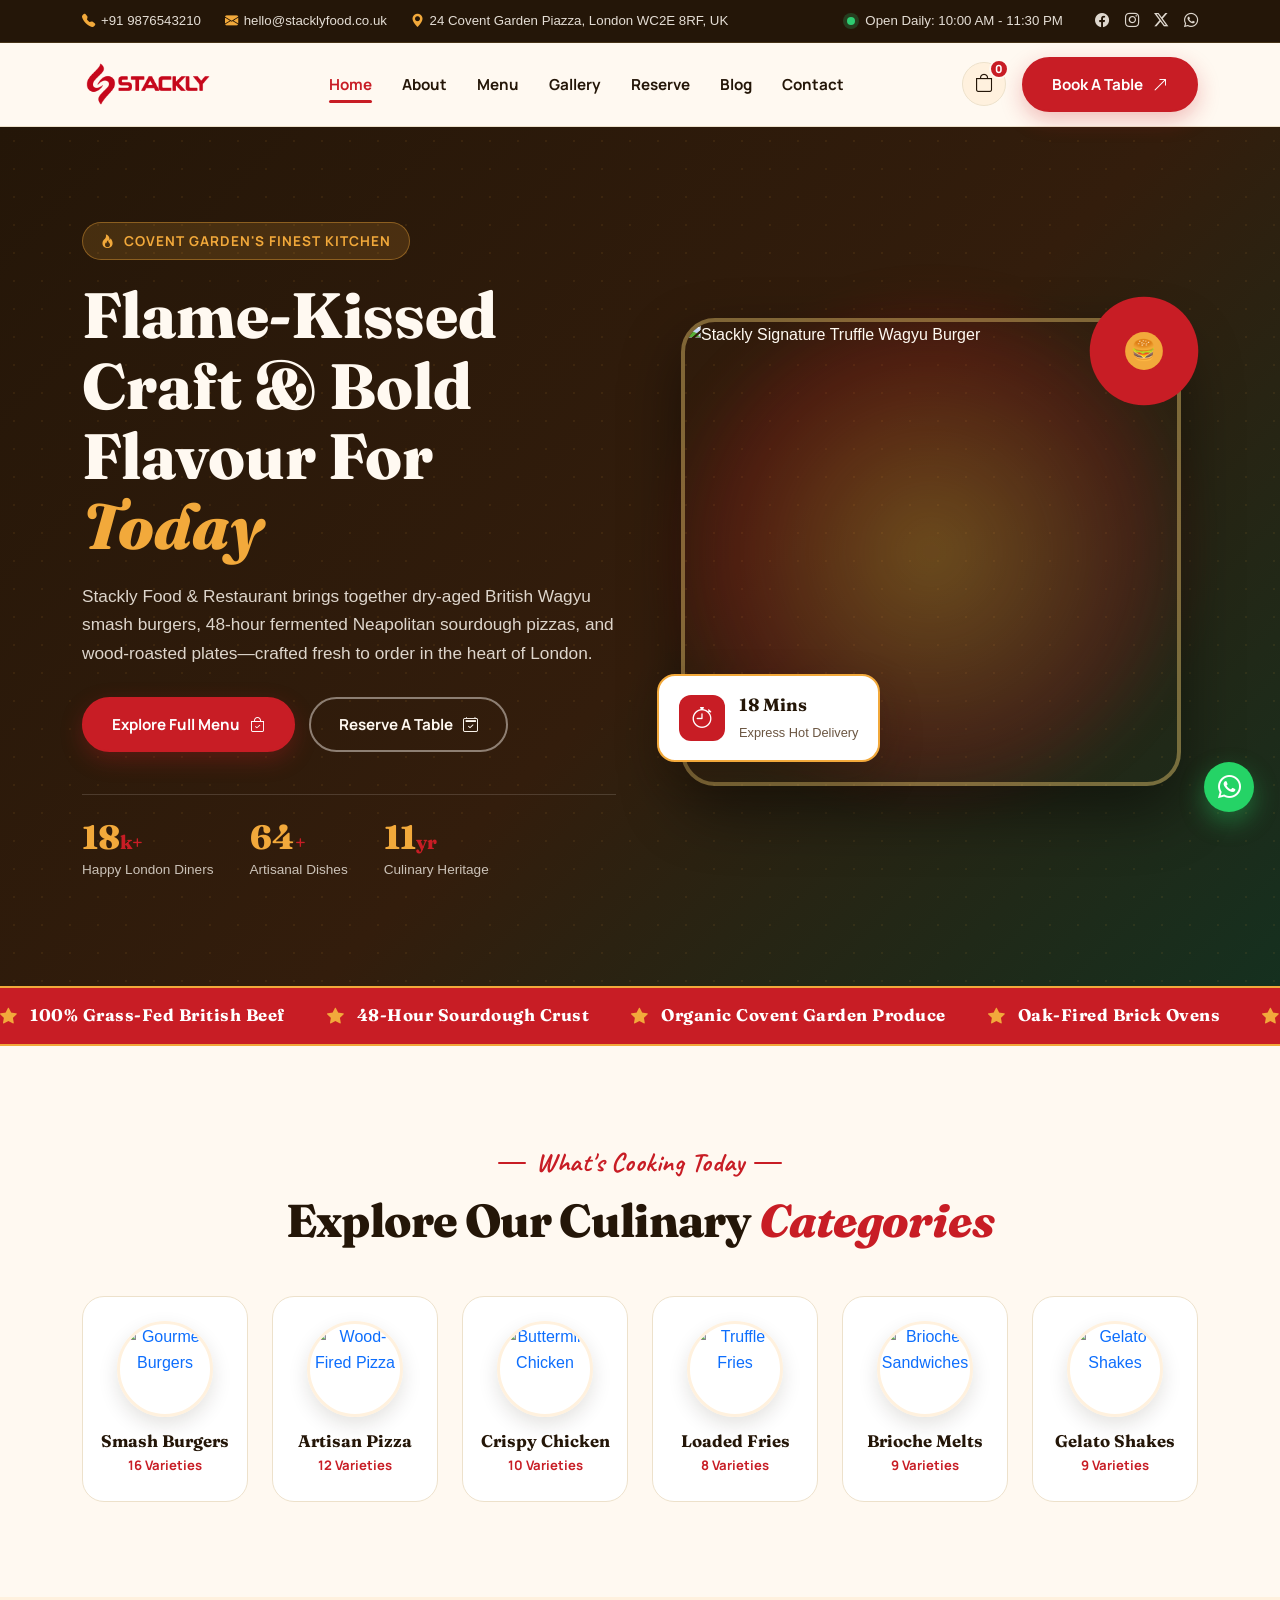
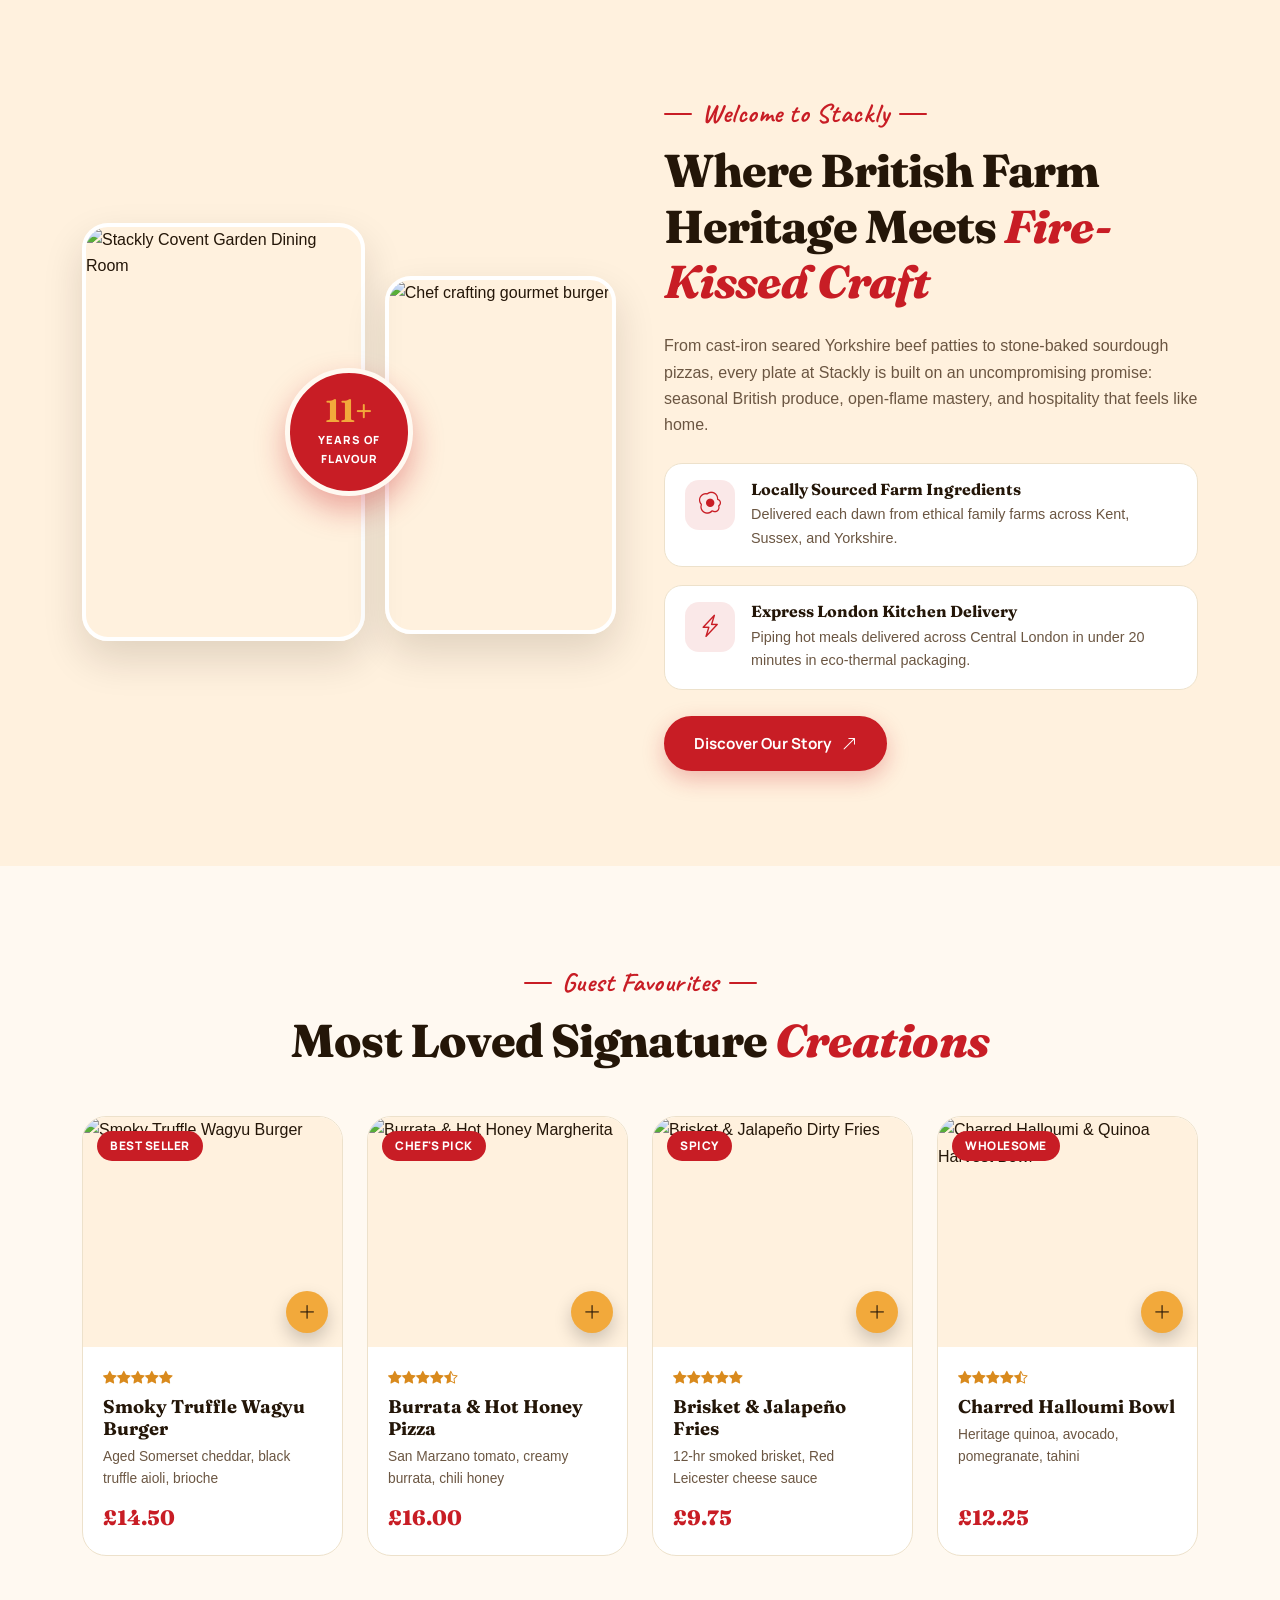
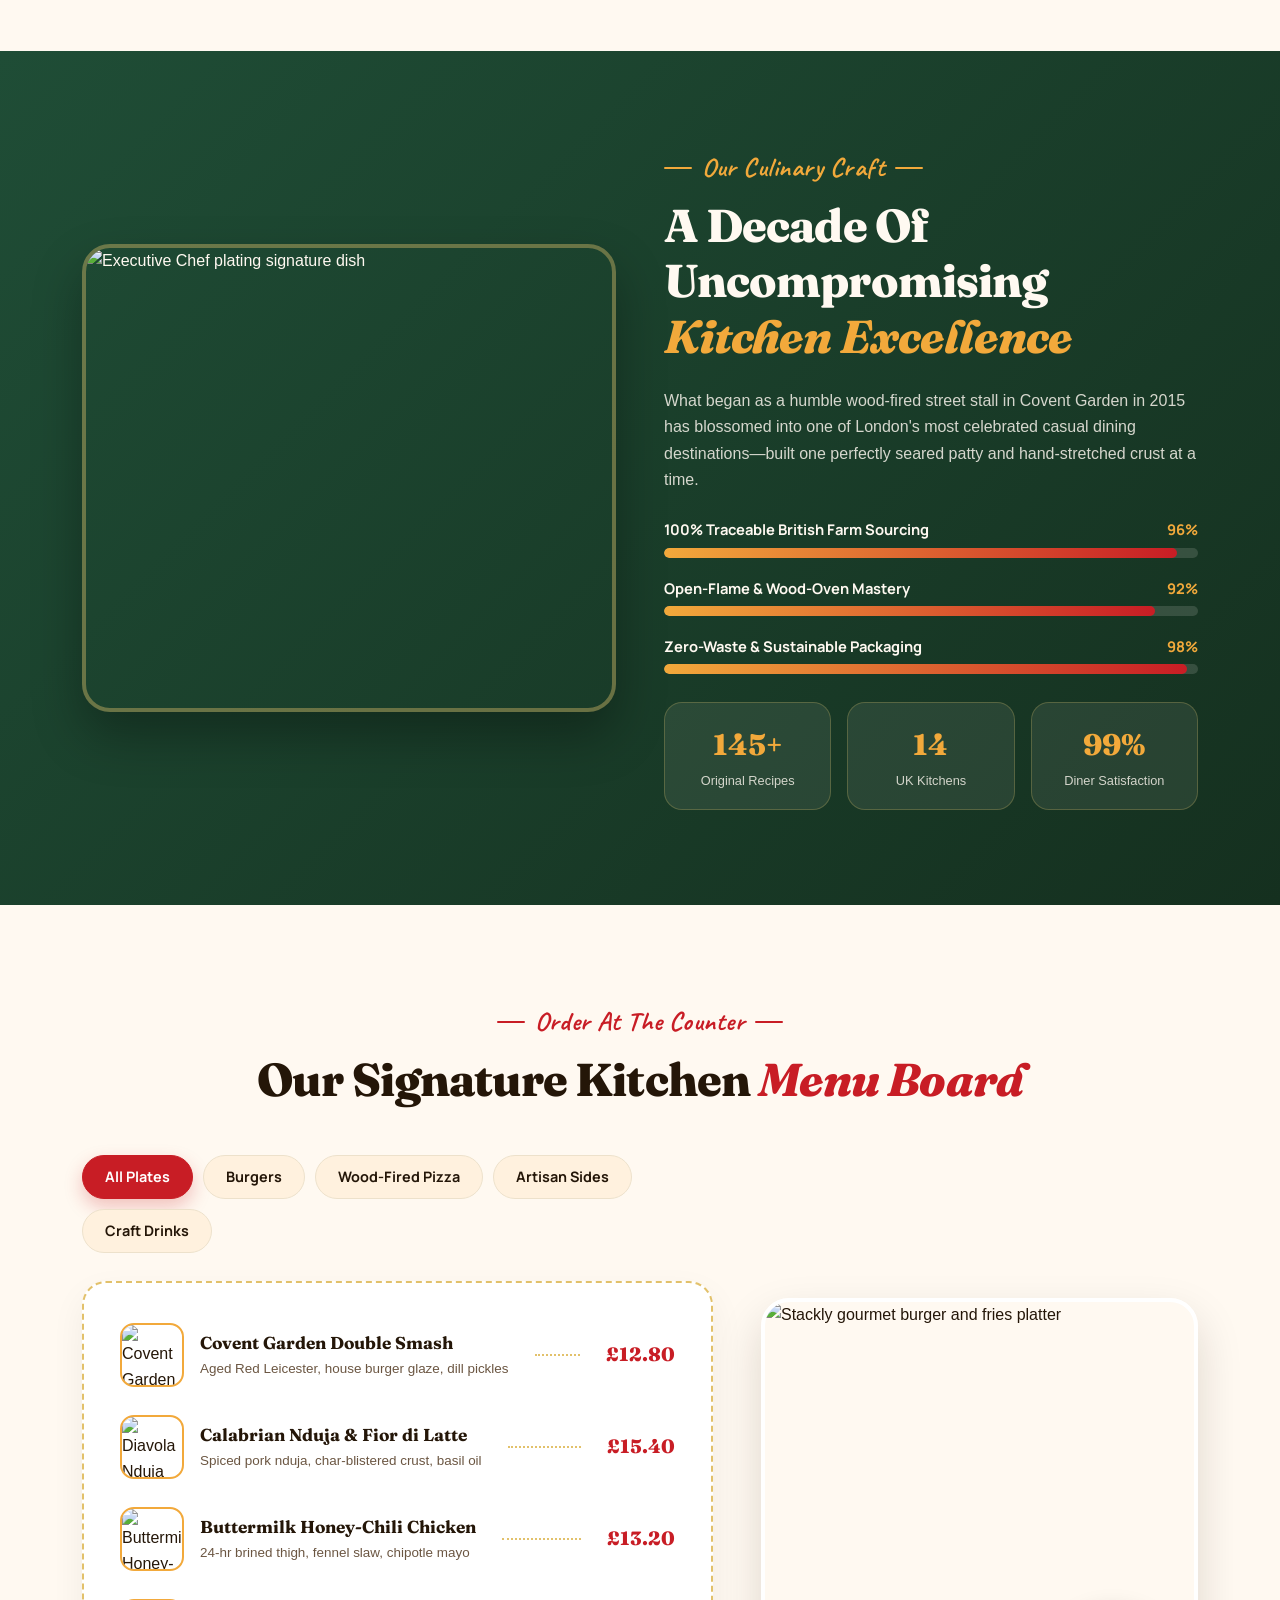
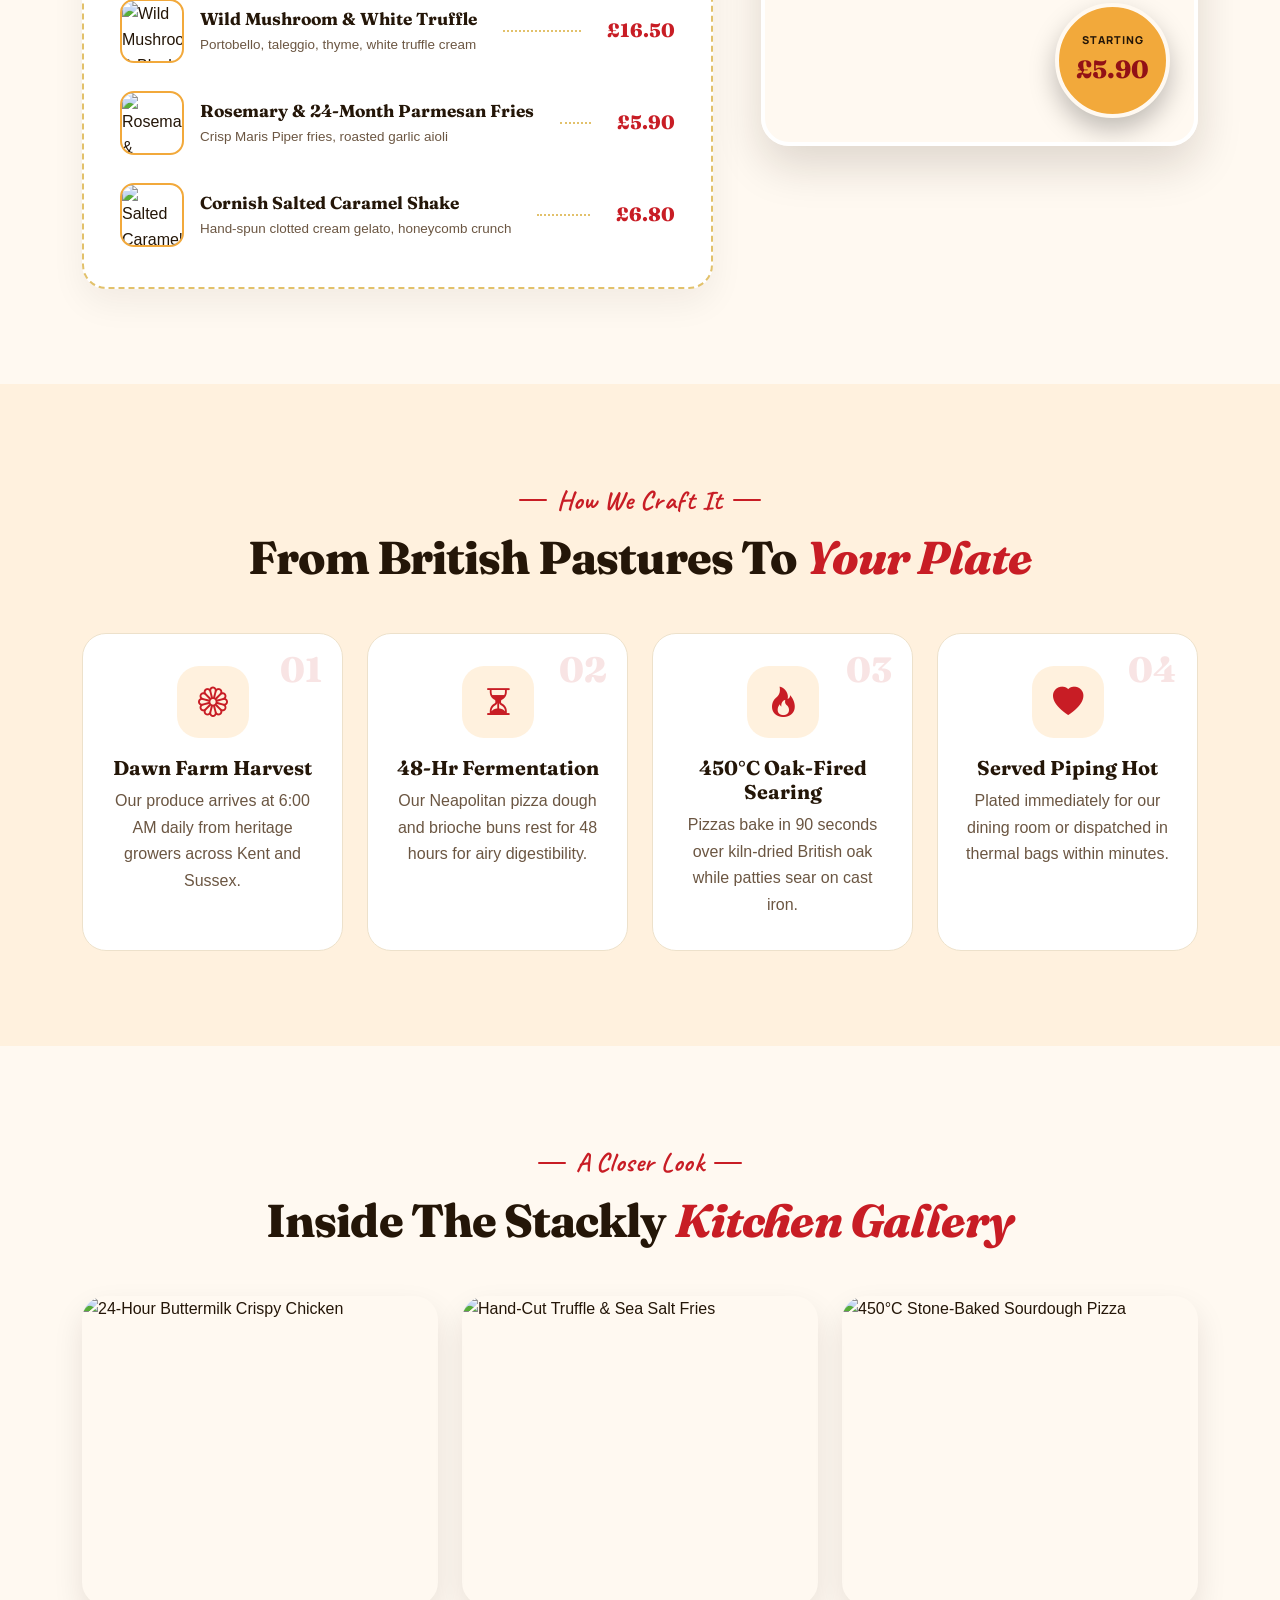
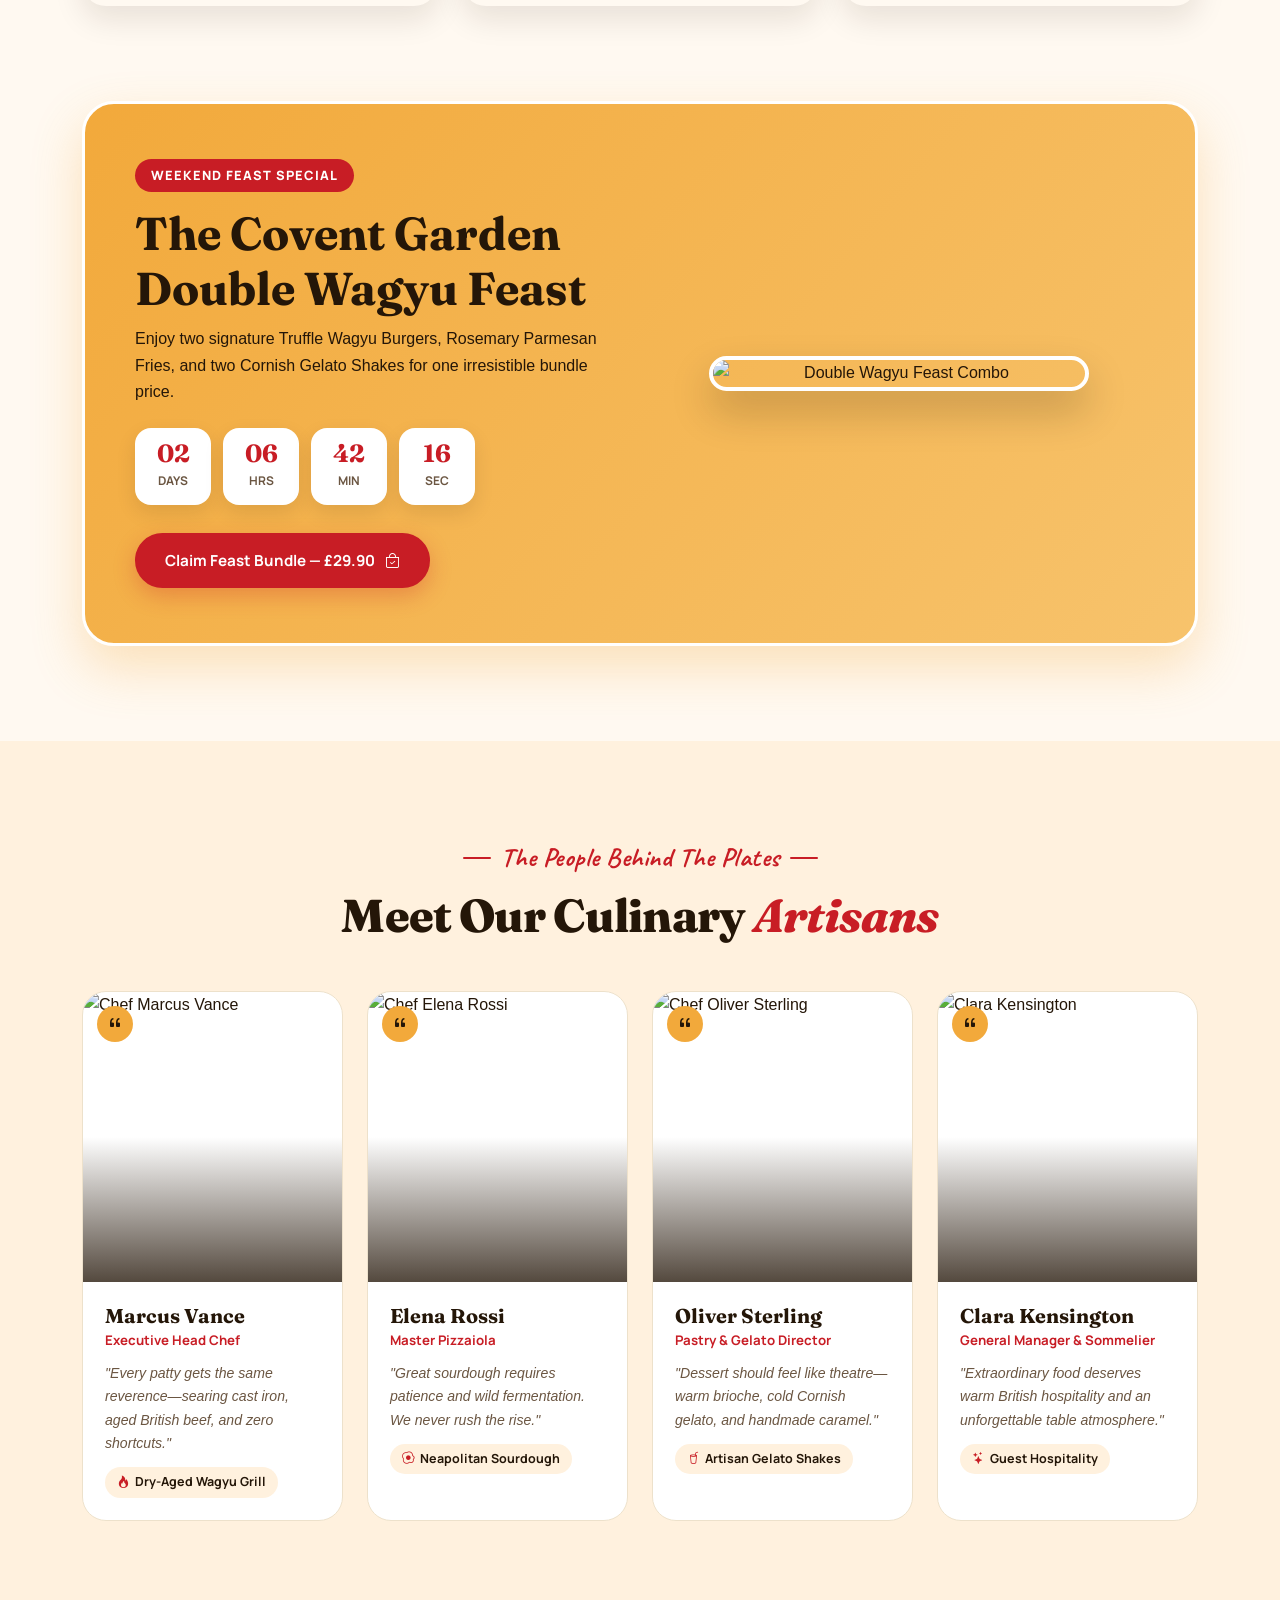
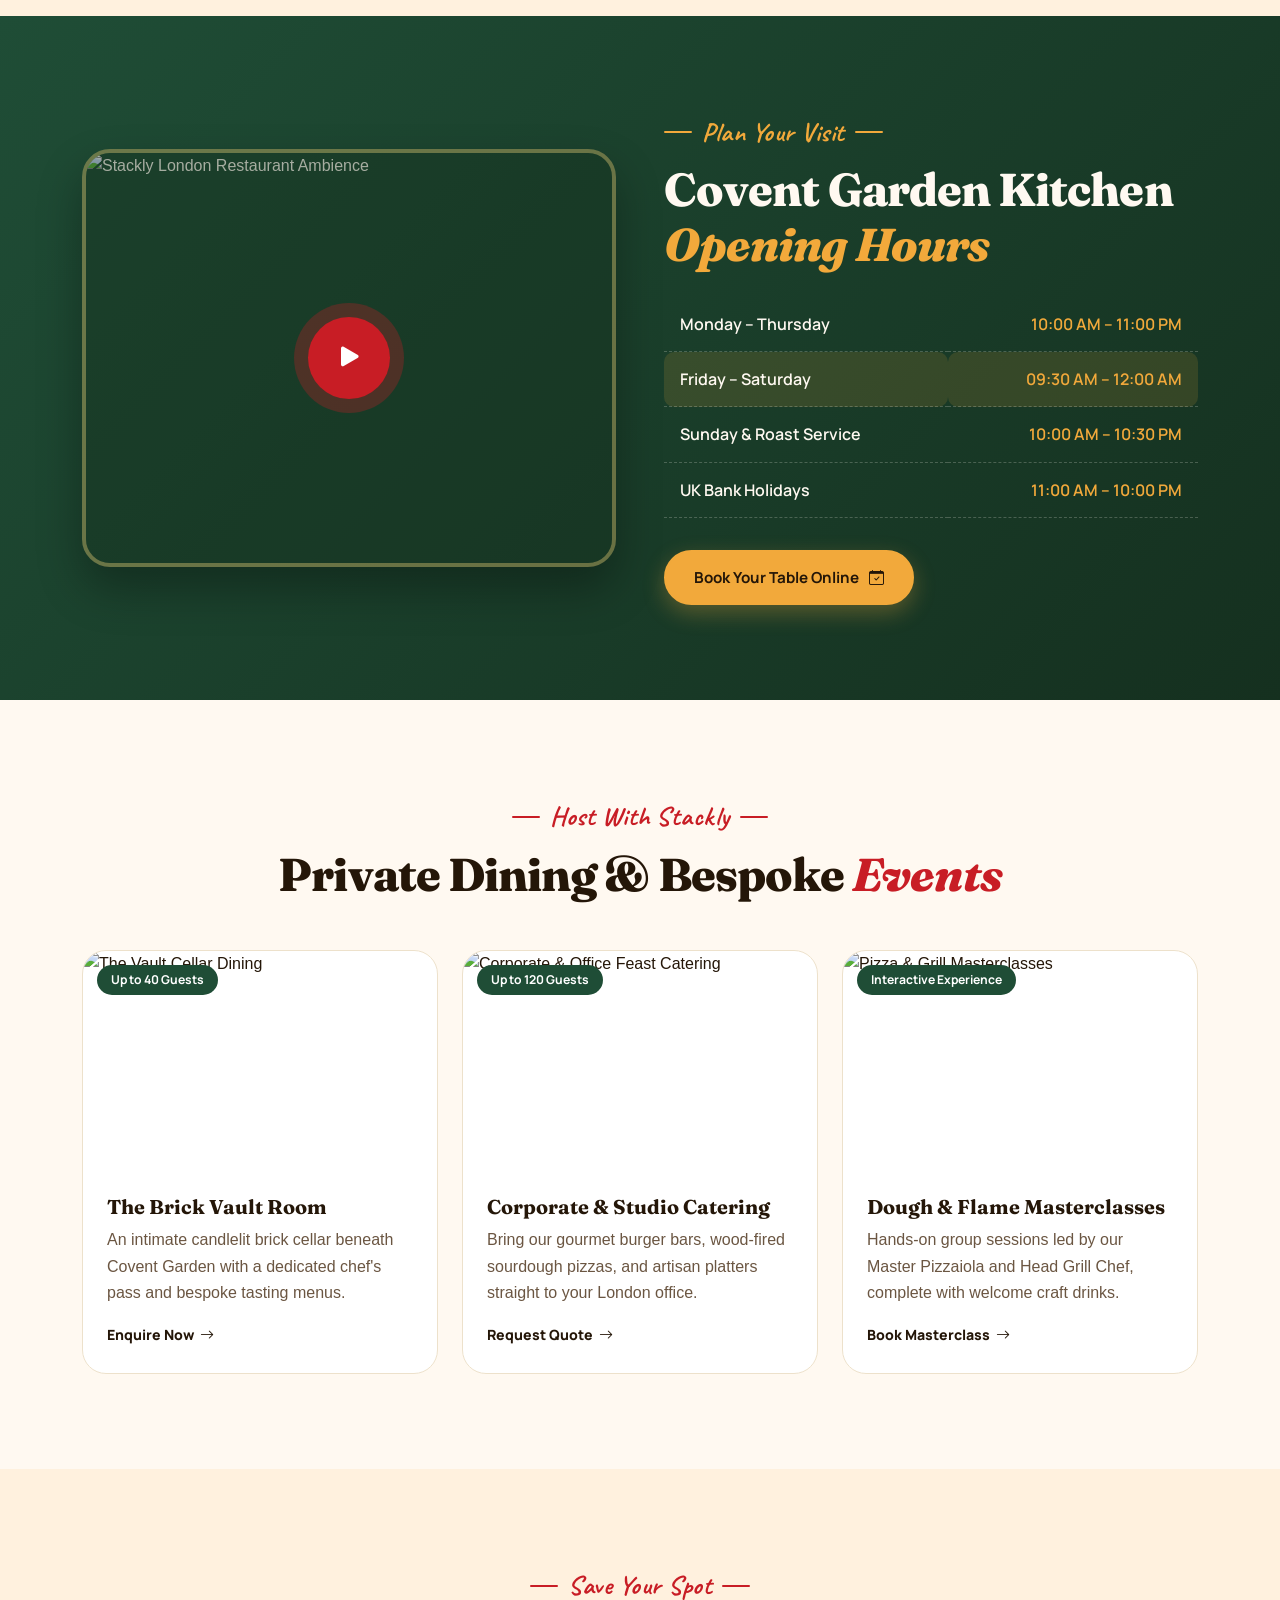
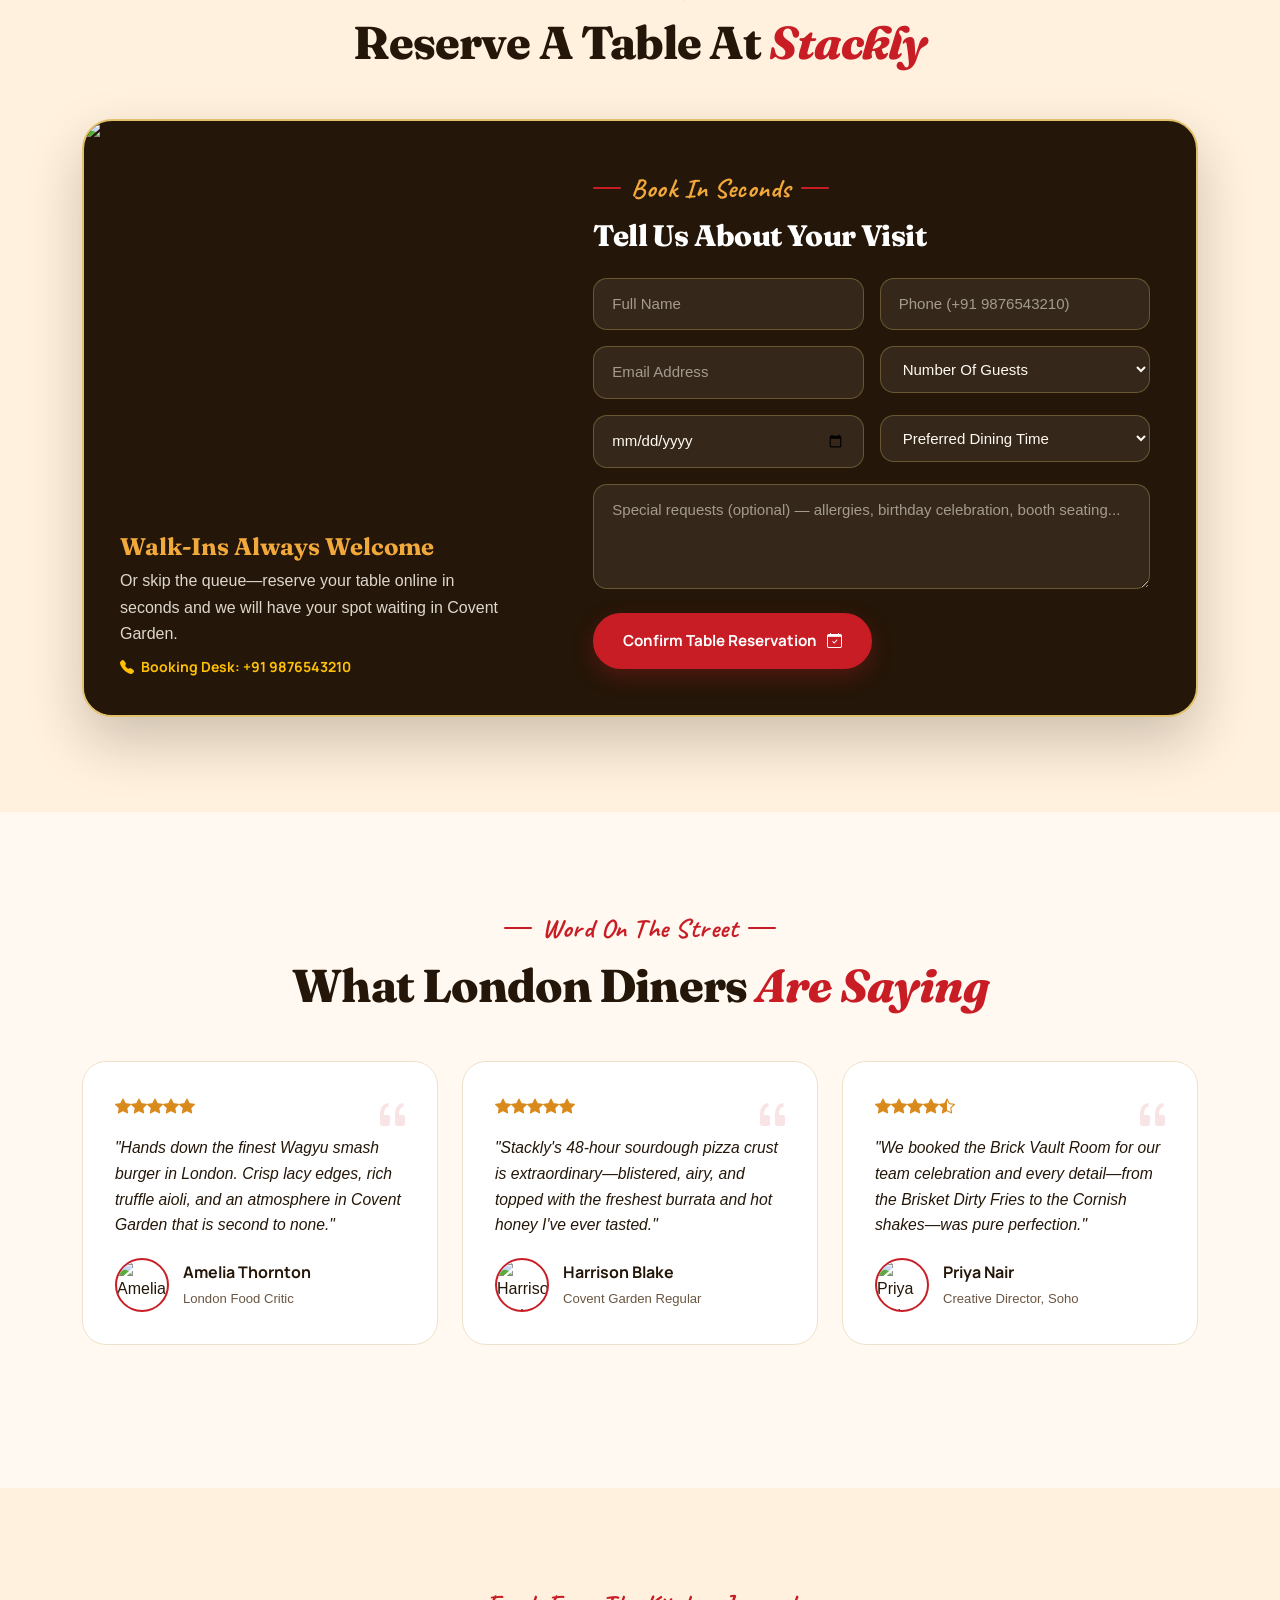
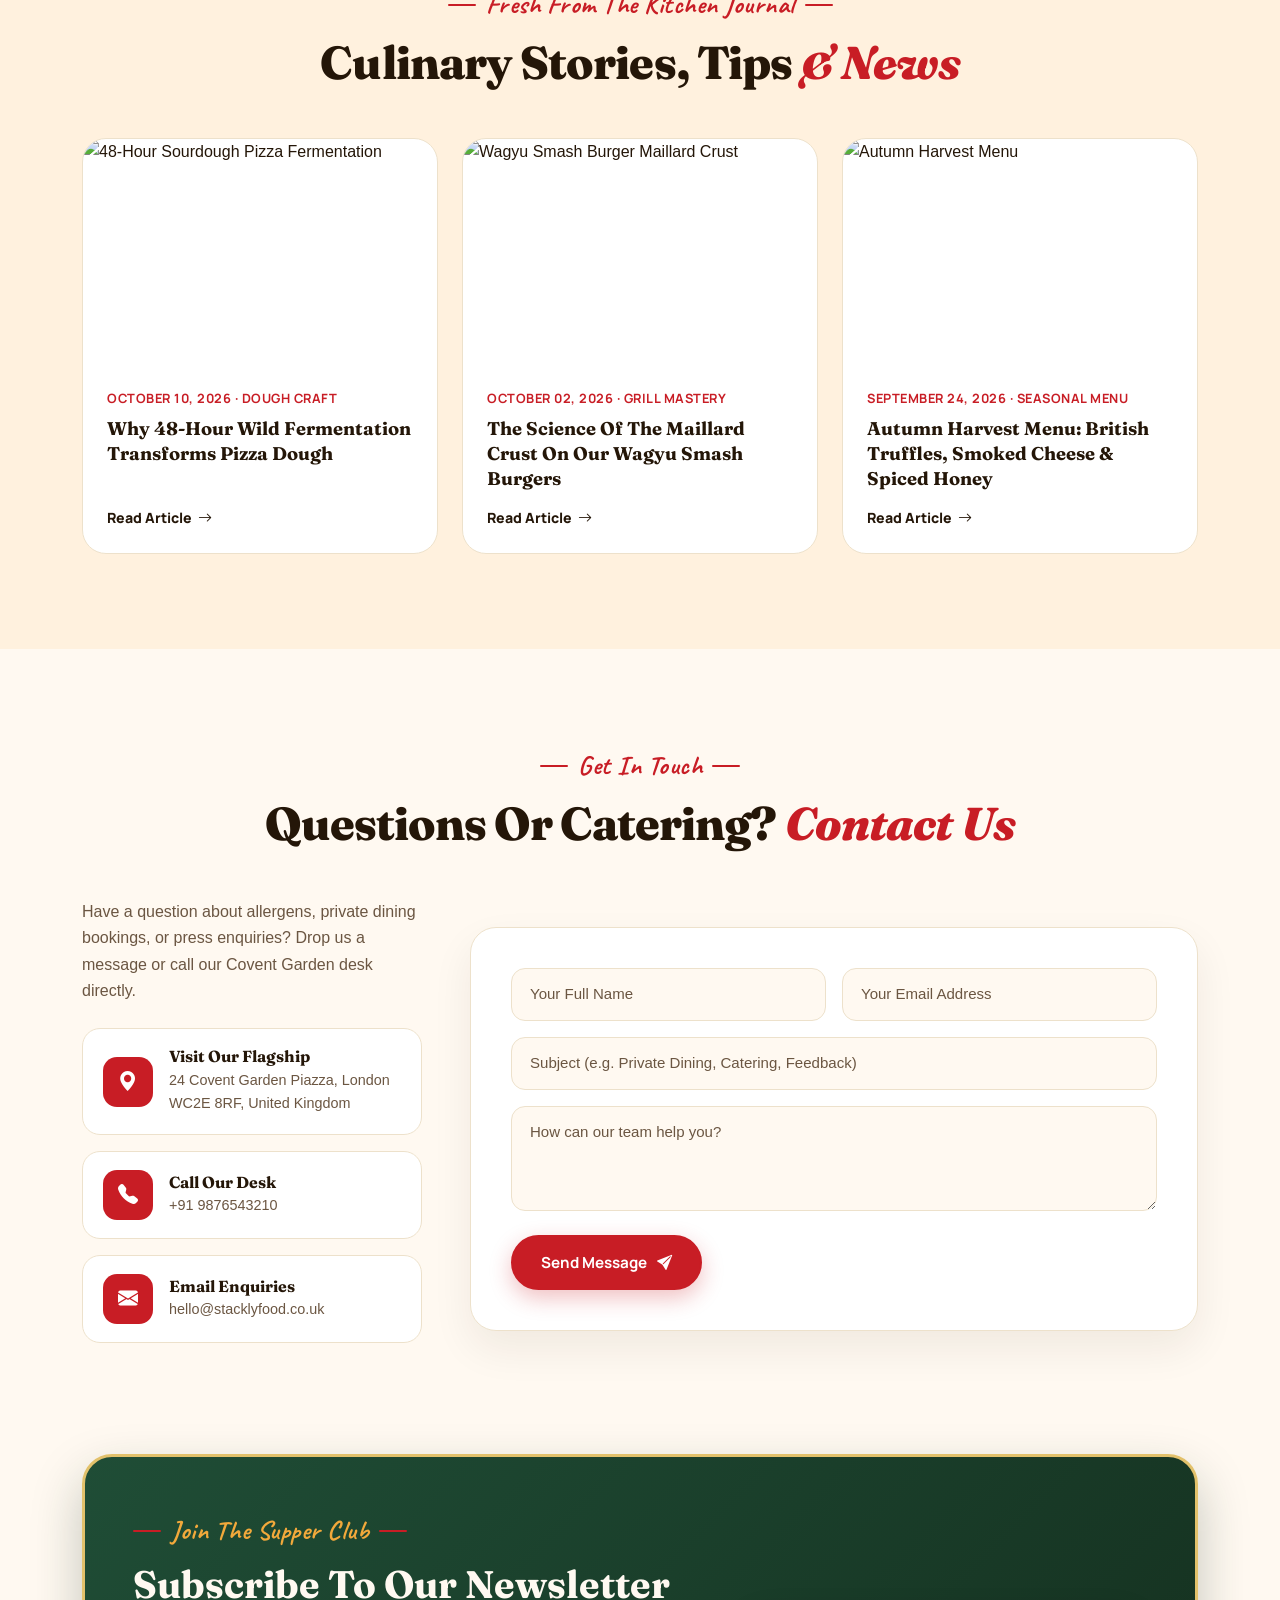
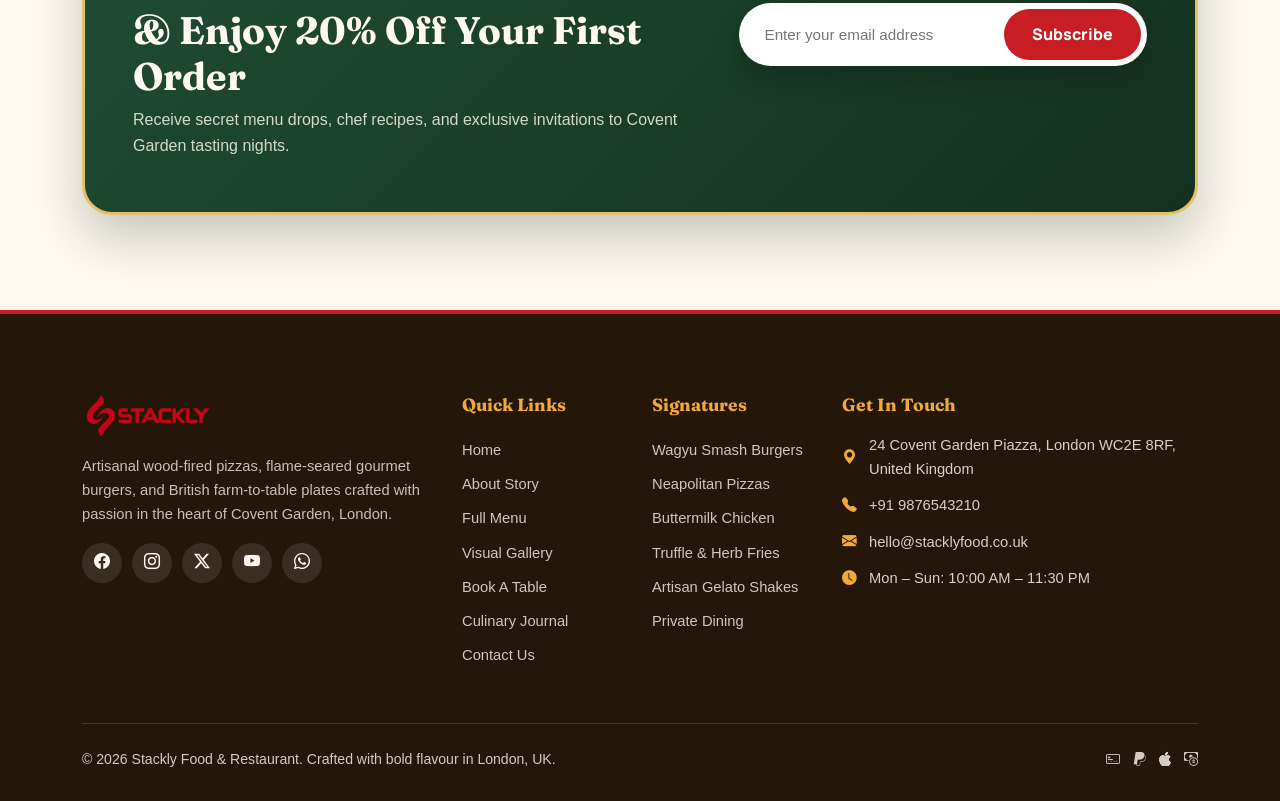
==== index.html @ 7a39df96 "first commit" ====
<!doctype html>
<html lang="en">
  <head>
    <meta charset="UTF-8" />
    <meta name="viewport" content="width=device-width, initial-scale=1.0" />
    <title>
      Stackly Food &amp; Restaurant | Artisanal Wood-Fired &amp; Gourmet Dining
      in London
    </title>
    <link rel="icon" type="image/webp" href="assets/images/logoStackly.webp" />
    <!-- Bootstrap 5.3 CDN -->
    <link
      href="https://cdn.jsdelivr.net/npm/bootstrap@5.3.3/dist/css/bootstrap.min.css"
      rel="stylesheet"
    />
    <!-- Latest Bootstrap Icons CDN (Includes Twitter-X) -->
    <link
      href="https://cdn.jsdelivr.net/npm/bootstrap-icons@1.11.3/font/bootstrap-icons.min.css"
      rel="stylesheet"
    />
    <!-- AOS Animation CSS -->
    <link
      href="https://cdn.jsdelivr.net/npm/aos@2.3.4/dist/aos.css"
      rel="stylesheet"
    />
    <!-- Swiper Carousel CSS -->
    <link
      href="https://cdn.jsdelivr.net/npm/swiper@11/swiper-bundle.min.css"
      rel="stylesheet"
    />
    <!-- Main Theme CSS -->
    <link href="assets/css/styles.css" rel="stylesheet" />
  </head>
  <body>
    <!-- Preloader -->
    <div id="preloader">
      <div class="burger-spin">🍔</div>
      <p>Plating up something unforgettable...</p>
    </div>

    <!-- Common Header Component -->
    <div id="header-placeholder"></div>

    <!-- ============ SECTION 1: HERO ============ -->
    <section class="hero" id="home">
      <div class="container">
        <div class="row align-items-center g-5">
          <div class="col-lg-6" data-aos="fade-right">
            <div class="hero-eyebrow">
              <i class="bi bi-fire"></i> Covent Garden's Finest Kitchen
            </div>
            <h1>Flame-Kissed Craft &amp; Bold Flavour For <em>Today</em></h1>
            <p class="lead-text">
              Stackly Food &amp; Restaurant brings together dry-aged British
              Wagyu smash burgers, 48-hour fermented Neapolitan sourdough
              pizzas, and wood-roasted plates—crafted fresh to order in the
              heart of London.
            </p>
            <div class="hero-cta">
              <a href="#" class="btn-chili"
                >Explore Full Menu <i class="bi bi-bag-check"></i
              ></a>
              <a href="#" class="btn-outline-cream"
                >Reserve A Table <i class="bi bi-calendar2-check"></i
              ></a>
            </div>
            <div class="hero-stats">
              <div>
                <div class="stat-num">
                  <span class="counter">18</span><small>k+</small>
                </div>
                <div class="stat-label">Happy London Diners</div>
              </div>
              <div>
                <div class="stat-num">
                  <span class="counter">64</span><small>+</small>
                </div>
                <div class="stat-label">Artisanal Dishes</div>
              </div>
              <div>
                <div class="stat-num">
                  <span class="counter">11</span><small>yr</small>
                </div>
                <div class="stat-label">Culinary Heritage</div>
              </div>
            </div>
          </div>
          <div class="col-lg-6" data-aos="fade-left">
            <div class="hero-art">
              <div class="hero-blob"></div>
              <div class="hero-img-wrap">
                <img
                  src="https://images.unsplash.com/photo-1568901346375-23c9450c58cd?auto=format&fit=crop&w=1000&q=80"
                  alt="Stackly Signature Truffle Wagyu Burger"
                />
              </div>
              <svg class="hero-badge-spin" viewBox="0 0 100 100">
                <defs>
                  <path
                    id="circlePath"
                    d="M 50,50 m -38,0 a 38,38 0 1,1 76,0 a 38,38 0 1,1 -76,0"
                  ></path>
                </defs>
                <circle cx="50" cy="50" r="46" fill="var(--chili)"></circle>
                <text
                  font-size="9.1"
                  fill="#fff"
                  font-weight="700"
                  letter-spacing="1.4"
                >
                  <textPath href="#" startOffset="0%">
                    100% BRITISH BEEF • WOOD FIRED •
                  </textPath>
                </text>
                <circle cx="50" cy="50" r="16" fill="var(--mustard)"></circle>
                <text x="50" y="55" text-anchor="middle" font-size="17">
                  🍔
                </text>
              </svg>
              <div class="hero-floating-card">
                <div class="ico"><i class="bi bi-stopwatch"></i></div>
                <div>
                  <strong>18 Mins</strong>
                  <span>Express Hot Delivery</span>
                </div>
              </div>
            </div>
          </div>
        </div>
      </div>
    </section>

    <!-- ============ SECTION 2: MARQUEE STRIP ============ -->
    <div class="marquee-strip">
      <div class="marquee-track">
        <span>
          <span
            ><i class="bi bi-star-fill"></i> 100% Grass-Fed British Beef</span
          >
          <span><i class="bi bi-star-fill"></i> 48-Hour Sourdough Crust</span>
          <span
            ><i class="bi bi-star-fill"></i> Organic Covent Garden Produce</span
          >
          <span><i class="bi bi-star-fill"></i> Oak-Fired Brick Ovens</span>
          <span><i class="bi bi-star-fill"></i> Hand-Spun Gelato Shakes</span>
        </span>
        <span>
          <span
            ><i class="bi bi-star-fill"></i> 100% Grass-Fed British Beef</span
          >
          <span><i class="bi bi-star-fill"></i> 48-Hour Sourdough Crust</span>
          <span
            ><i class="bi bi-star-fill"></i> Organic Covent Garden Produce</span
          >
          <span><i class="bi bi-star-fill"></i> Oak-Fired Brick Ovens</span>
          <span><i class="bi bi-star-fill"></i> Hand-Spun Gelato Shakes</span>
        </span>
      </div>
    </div>

    <!-- ============ SECTION 3: BROWSE CATEGORIES ============ -->
    <section class="section-pad" id="categories">
      <div class="container">
        <div class="text-center mb-5" data-aos="fade-up">
          <div class="eyebrow">What's Cooking Today</div>
          <h2 class="section-title">
            Explore Our Culinary <span class="accent">Categories</span>
          </h2>
        </div>
        <div class="row g-4">
          <div
            class="col-6 col-md-4 col-lg-2"
            data-aos="fade-up"
            data-aos-delay="0"
          >
            <a href="#" class="d-block h-100">
              <div class="cat-card">
                <div class="cat-img">
                  <img
                    src="https://images.unsplash.com/photo-1550547660-d9450f859349?auto=format&fit=crop&w=400&q=80"
                    alt="Gourmet Burgers"
                  />
                </div>
                <h6>Smash Burgers</h6>
                <p>16 Varieties</p>
              </div>
            </a>
          </div>
          <div
            class="col-6 col-md-4 col-lg-2"
            data-aos="fade-up"
            data-aos-delay="60"
          >
            <a href="#" class="d-block h-100">
              <div class="cat-card">
                <div class="cat-img">
                  <img
                    src="https://images.unsplash.com/photo-1513104890138-7c749659a591?auto=format&fit=crop&w=400&q=80"
                    alt="Wood-Fired Pizza"
                  />
                </div>
                <h6>Artisan Pizza</h6>
                <p>12 Varieties</p>
              </div>
            </a>
          </div>
          <div
            class="col-6 col-md-4 col-lg-2"
            data-aos="fade-up"
            data-aos-delay="120"
          >
            <a href="#" class="d-block h-100">
              <div class="cat-card">
                <div class="cat-img">
                  <img
                    src="https://images.unsplash.com/photo-1626645738196-c2a7c87a8f58?auto=format&fit=crop&w=400&q=80"
                    alt="Buttermilk Chicken"
                  />
                </div>
                <h6>Crispy Chicken</h6>
                <p>10 Varieties</p>
              </div>
            </a>
          </div>
          <div
            class="col-6 col-md-4 col-lg-2"
            data-aos="fade-up"
            data-aos-delay="180"
          >
            <a href="#" class="d-block h-100">
              <div class="cat-card">
                <div class="cat-img">
                  <img
                    src="https://images.unsplash.com/photo-1576107232684-1279f3908594?auto=format&fit=crop&w=400&q=80"
                    alt="Truffle Fries"
                  />
                </div>
                <h6>Loaded Fries</h6>
                <p>8 Varieties</p>
              </div>
            </a>
          </div>
          <div
            class="col-6 col-md-4 col-lg-2"
            data-aos="fade-up"
            data-aos-delay="240"
          >
            <a href="#" class="d-block h-100">
              <div class="cat-card">
                <div class="cat-img">
                  <img
                    src="https://images.unsplash.com/photo-1528735602780-2552fd46c7af?auto=format&fit=crop&w=400&q=80"
                    alt="Brioche Sandwiches"
                  />
                </div>
                <h6>Brioche Melts</h6>
                <p>9 Varieties</p>
              </div>
            </a>
          </div>
          <div
            class="col-6 col-md-4 col-lg-2"
            data-aos="fade-up"
            data-aos-delay="300"
          >
            <a href="#" class="d-block h-100">
              <div class="cat-card">
                <div class="cat-img">
                  <img
                    src="https://images.unsplash.com/photo-1572490122747-3968b75cc699?auto=format&fit=crop&w=400&q=80"
                    alt="Gelato Shakes"
                  />
                </div>
                <h6>Gelato Shakes</h6>
                <p>9 Varieties</p>
              </div>
            </a>
          </div>
        </div>
      </div>
    </section>

    <!-- ============ SECTION 4: ABOUT / INVITE ============ -->
    <section class="section-pad bg-paper" id="about">
      <div class="container">
        <div class="row align-items-center g-5">
          <div class="col-lg-6" data-aos="fade-right">
            <div class="about-img-grid">
              <div class="about-img-1">
                <img
                  src="https://images.unsplash.com/photo-1555396273-367ea4eb4db5?auto=format&fit=crop&w=800&q=80"
                  alt="Stackly Covent Garden Dining Room"
                />
              </div>
              <div class="about-img-2">
                <img
                  src="https://images.unsplash.com/photo-1586190848861-99aa4a171e90?auto=format&fit=crop&w=800&q=80"
                  alt="Chef crafting gourmet burger"
                />
              </div>
              <div class="about-exp-badge">
                <strong>11+</strong><span>YEARS OF<br />FLAVOUR</span>
              </div>
            </div>
          </div>
          <div class="col-lg-6" data-aos="fade-left">
            <div class="eyebrow">Welcome to Stackly</div>
            <h2 class="section-title mb-4">
              Where British Farm Heritage Meets
              <span class="accent">Fire-Kissed Craft</span>
            </h2>
            <p class="mb-4">
              From cast-iron seared Yorkshire beef patties to stone-baked
              sourdough pizzas, every plate at Stackly is built on an
              uncompromising promise: seasonal British produce, open-flame
              mastery, and hospitality that feels like home.
            </p>
            <div class="feature-row">
              <div class="f-ico"><i class="bi bi-egg-fried"></i></div>
              <div>
                <h6>Locally Sourced Farm Ingredients</h6>
                <p>
                  Delivered each dawn from ethical family farms across Kent,
                  Sussex, and Yorkshire.
                </p>
              </div>
            </div>
            <div class="feature-row">
              <div class="f-ico"><i class="bi bi-lightning-charge"></i></div>
              <div>
                <h6>Express London Kitchen Delivery</h6>
                <p>
                  Piping hot meals delivered across Central London in under 20
                  minutes in eco-thermal packaging.
                </p>
              </div>
            </div>
            <a href="#" class="btn-chili mt-2"
              >Discover Our Story <i class="bi bi-arrow-up-right"></i
            ></a>
          </div>
        </div>
      </div>
    </section>

    <!-- ============ SECTION 5: POPULAR SIGNATURE DISHES ============ -->
    <section class="section-pad" id="popular">
      <div class="container">
        <div class="text-center mb-5" data-aos="fade-up">
          <div class="eyebrow">Guest Favourites</div>
          <h2 class="section-title">
            Most Loved Signature <span class="accent">Creations</span>
          </h2>
        </div>
        <div class="row g-4">
          <div class="col-md-6 col-lg-3" data-aos="fade-up" data-aos-delay="0">
            <div
              class="menu-card qv-trigger"
              data-name="Smoky Truffle Wagyu Burger"
              data-price="14.50"
              data-img="https://images.unsplash.com/photo-1594212699903-ec8a3eca50f5?auto=format&fit=crop&w=600&q=80"
              data-desc="Double dry-aged British Wagyu patty layered with aged Somerset cheddar, black truffle aioli, crispy shallots, and buttercrunch lettuce in a toasted potato brioche bun."
            >
              <div class="mc-img">
                <span class="mc-tag">Best Seller</span>
                <img
                  src="https://images.unsplash.com/photo-1594212699903-ec8a3eca50f5?auto=format&fit=crop&w=600&q=80"
                  alt="Smoky Truffle Wagyu Burger"
                />
                <div class="mc-add" title="Add to Order">
                  <i class="bi bi-plus-lg"></i>
                </div>
              </div>
              <div class="mc-body">
                <div>
                  <div class="mc-stars">
                    <i class="bi bi-star-fill"></i
                    ><i class="bi bi-star-fill"></i
                    ><i class="bi bi-star-fill"></i
                    ><i class="bi bi-star-fill"></i
                    ><i class="bi bi-star-fill"></i>
                  </div>
                  <h6>Smoky Truffle Wagyu Burger</h6>
                  <p class="mc-desc-short">
                    Aged Somerset cheddar, black truffle aioli, brioche
                  </p>
                </div>
                <div class="mc-price">£14.50</div>
              </div>
            </div>
          </div>
          <div class="col-md-6 col-lg-3" data-aos="fade-up" data-aos-delay="80">
            <div
              class="menu-card qv-trigger"
              data-name="Burrata &amp; Hot Honey Margherita"
              data-price="16.00"
              data-img="https://images.unsplash.com/photo-1574071318508-1cdbab80d002?auto=format&fit=crop&w=600&q=80"
              data-desc="48-hour fermented dough topped with San Marzano crushed tomatoes, creamy Pugliese burrata, fresh sweet basil, and a drizzle of Scotch bonnet infused wildflower honey."
            >
              <div class="mc-img">
                <span class="mc-tag">Chef's Pick</span>
                <img
                  src="https://images.unsplash.com/photo-1574071318508-1cdbab80d002?auto=format&fit=crop&w=600&q=80"
                  alt="Burrata & Hot Honey Margherita"
                />
                <div class="mc-add" title="Add to Order">
                  <i class="bi bi-plus-lg"></i>
                </div>
              </div>
              <div class="mc-body">
                <div>
                  <div class="mc-stars">
                    <i class="bi bi-star-fill"></i
                    ><i class="bi bi-star-fill"></i
                    ><i class="bi bi-star-fill"></i
                    ><i class="bi bi-star-fill"></i
                    ><i class="bi bi-star-half"></i>
                  </div>
                  <h6>Burrata &amp; Hot Honey Pizza</h6>
                  <p class="mc-desc-short">
                    San Marzano tomato, creamy burrata, chili honey
                  </p>
                </div>
                <div class="mc-price">£16.00</div>
              </div>
            </div>
          </div>
          <div
            class="col-md-6 col-lg-3"
            data-aos="fade-up"
            data-aos-delay="160"
          >
            <div
              class="menu-card qv-trigger"
              data-name="Brisket &amp; Jalapeño Dirty Fries"
              data-price="9.75"
              data-img="https://images.unsplash.com/photo-1585109649139-366815a0d713?auto=format&fit=crop&w=600&q=80"
              data-desc="Skin-on Maris Piper fries double-cooked in rosemary oil, topped with 12-hour oak-smoked beef brisket, molten Red Leicester cheese sauce, and pickled jalapeños."
            >
              <div class="mc-img">
                <span class="mc-tag">Spicy</span>
                <img
                  src="https://images.unsplash.com/photo-1585109649139-366815a0d713?auto=format&fit=crop&w=600&q=80"
                  alt="Brisket & Jalapeño Dirty Fries"
                />
                <div class="mc-add" title="Add to Order">
                  <i class="bi bi-plus-lg"></i>
                </div>
              </div>
              <div class="mc-body">
                <div>
                  <div class="mc-stars">
                    <i class="bi bi-star-fill"></i
                    ><i class="bi bi-star-fill"></i
                    ><i class="bi bi-star-fill"></i
                    ><i class="bi bi-star-fill"></i
                    ><i class="bi bi-star-fill"></i>
                  </div>
                  <h6>Brisket &amp; Jalapeño Fries</h6>
                  <p class="mc-desc-short">
                    12-hr smoked brisket, Red Leicester cheese sauce
                  </p>
                </div>
                <div class="mc-price">£9.75</div>
              </div>
            </div>
          </div>
          <div
            class="col-md-6 col-lg-3"
            data-aos="fade-up"
            data-aos-delay="240"
          >
            <div
              class="menu-card qv-trigger"
              data-name="Charred Halloumi &amp; Quinoa Harvest Bowl"
              data-price="12.25"
              data-img="https://images.unsplash.com/photo-1512621776951-a57141f2eefd?auto=format&fit=crop&w=600&q=80"
              data-desc="Flame-grilled Cypriot halloumi, tri-colour heritage quinoa, roasted squash, avocado, pomegranate jewels, and toasted pumpkin seeds with lemon-tahini dressing."
            >
              <div class="mc-img">
                <span class="mc-tag">Wholesome</span>
                <img
                  src="https://images.unsplash.com/photo-1512621776951-a57141f2eefd?auto=format&fit=crop&w=600&q=80"
                  alt="Charred Halloumi & Quinoa Harvest Bowl"
                />
                <div class="mc-add" title="Add to Order">
                  <i class="bi bi-plus-lg"></i>
                </div>
              </div>
              <div class="mc-body">
                <div>
                  <div class="mc-stars">
                    <i class="bi bi-star-fill"></i
                    ><i class="bi bi-star-fill"></i
                    ><i class="bi bi-star-fill"></i
                    ><i class="bi bi-star-fill"></i
                    ><i class="bi bi-star-half"></i>
                  </div>
                  <h6>Charred Halloumi Bowl</h6>
                  <p class="mc-desc-short">
                    Heritage quinoa, avocado, pomegranate, tahini
                  </p>
                </div>
                <div class="mc-price">£12.25</div>
              </div>
            </div>
          </div>
        </div>
      </div>
    </section>

    <!-- ============ SECTION 6: HISTORY & CULINARY EXCELLENCE STATS ============ -->
    <section class="section-pad bg-basil" id="history">
      <div class="container">
        <div class="row align-items-center g-5">
          <div class="col-lg-6" data-aos="fade-right">
            <div class="history-img">
              <img
                src="https://images.unsplash.com/photo-1577219491135-ce391730fb2c?auto=format&fit=crop&w=900&q=80"
                alt="Executive Chef plating signature dish"
              />
            </div>
          </div>
          <div class="col-lg-6" data-aos="fade-left">
            <div class="eyebrow">Our Culinary Craft</div>
            <h2 class="section-title mb-4">
              A Decade Of Uncompromising
              <span class="accent">Kitchen Excellence</span>
            </h2>
            <p class="mb-4">
              What began as a humble wood-fired street stall in Covent Garden in
              2015 has blossomed into one of London's most celebrated casual
              dining destinations—built one perfectly seared patty and
              hand-stretched crust at a time.
            </p>

            <div class="progress-item">
              <div class="p-head">
                <span>100% Traceable British Farm Sourcing</span
                ><span class="pct">96%</span>
              </div>
              <div class="progress-track">
                <div class="progress-fill" style="width: 96%"></div>
              </div>
            </div>
            <div class="progress-item">
              <div class="p-head">
                <span>Open-Flame &amp; Wood-Oven Mastery</span
                ><span class="pct">92%</span>
              </div>
              <div class="progress-track">
                <div class="progress-fill" style="width: 92%"></div>
              </div>
            </div>
            <div class="progress-item">
              <div class="p-head">
                <span>Zero-Waste &amp; Sustainable Packaging</span
                ><span class="pct">98%</span>
              </div>
              <div class="progress-track">
                <div class="progress-fill" style="width: 98%"></div>
              </div>
            </div>

            <div class="counter-grid">
              <div class="counter-box">
                <div class="num"><span class="counter">145</span>+</div>
                <div class="lbl">Original Recipes</div>
              </div>
              <div class="counter-box">
                <div class="num"><span class="counter">14</span></div>
                <div class="lbl">UK Kitchens</div>
              </div>
              <div class="counter-box">
                <div class="num"><span class="counter">99</span>%</div>
                <div class="lbl">Diner Satisfaction</div>
              </div>
            </div>
          </div>
        </div>
      </div>
    </section>

    <!-- ============ SECTION 7: INTERACTIVE COUNTER MENU TICKET ============ -->
    <section class="section-pad" id="menu">
      <div class="container">
        <div class="text-center mb-5" data-aos="fade-up">
          <div class="eyebrow">Order At The Counter</div>
          <h2 class="section-title">
            Our Signature Kitchen <span class="accent">Menu Board</span>
          </h2>
        </div>

        <div class="row g-5 align-items-center">
          <div class="col-lg-7" data-aos="fade-right">
            <div class="ticket-tabs">
              <div class="ticket-tab active" data-filter="all">All Plates</div>
              <div class="ticket-tab" data-filter="burger">Burgers</div>
              <div class="ticket-tab" data-filter="pizza">Wood-Fired Pizza</div>
              <div class="ticket-tab" data-filter="sides">Artisan Sides</div>
              <div class="ticket-tab" data-filter="drinks">Craft Drinks</div>
            </div>

            <div class="ticket-list-wrap">
              <div class="ticket-item" data-cat="burger">
                <div class="ti-thumb">
                  <img
                    src="https://images.unsplash.com/photo-1553979459-d2229ba7433b?auto=format&fit=crop&w=200&q=80"
                    alt="Covent Garden Smash Burger"
                  />
                </div>
                <div>
                  <div class="ti-name">Covent Garden Double Smash</div>
                  <p class="ti-desc">
                    Aged Red Leicester, house burger glaze, dill pickles
                  </p>
                </div>
                <div class="ti-leader"></div>
                <div class="ti-price">£12.80</div>
              </div>
              <div class="ticket-item" data-cat="pizza">
                <div class="ti-thumb">
                  <img
                    src="https://images.unsplash.com/photo-1604382354936-07c5d9983bd3?auto=format&fit=crop&w=200&q=80"
                    alt="Diavola Nduja Sourdough Pizza"
                  />
                </div>
                <div>
                  <div class="ti-name">Calabrian Nduja &amp; Fior di Latte</div>
                  <p class="ti-desc">
                    Spiced pork nduja, char-blistered crust, basil oil
                  </p>
                </div>
                <div class="ti-leader"></div>
                <div class="ti-price">£15.40</div>
              </div>
              <div class="ticket-item" data-cat="burger">
                <div class="ti-thumb">
                  <img
                    src="https://images.unsplash.com/photo-1606755962773-d324e0a13086?auto=format&fit=crop&w=200&q=80"
                    alt="Buttermilk Honey-Chili Chicken Burger"
                  />
                </div>
                <div>
                  <div class="ti-name">Buttermilk Honey-Chili Chicken</div>
                  <p class="ti-desc">
                    24-hr brined thigh, fennel slaw, chipotle mayo
                  </p>
                </div>
                <div class="ti-leader"></div>
                <div class="ti-price">£13.20</div>
              </div>
              <div class="ticket-item" data-cat="pizza">
                <div class="ti-thumb">
                  <img
                    src="https://images.unsplash.com/photo-1565299624946-b28f40a0ae38?auto=format&fit=crop&w=200&q=80"
                    alt="Wild Mushroom & Black Truffle Pizza"
                  />
                </div>
                <div>
                  <div class="ti-name">Wild Mushroom &amp; White Truffle</div>
                  <p class="ti-desc">
                    Portobello, taleggio, thyme, white truffle cream
                  </p>
                </div>
                <div class="ti-leader"></div>
                <div class="ti-price">£16.50</div>
              </div>
              <div class="ticket-item" data-cat="sides">
                <div class="ti-thumb">
                  <img
                    src="https://images.unsplash.com/photo-1630384060421-cb20d0e0649d?auto=format&fit=crop&w=200&q=80"
                    alt="Rosemary & Parmesan Fries"
                  />
                </div>
                <div>
                  <div class="ti-name">
                    Rosemary &amp; 24-Month Parmesan Fries
                  </div>
                  <p class="ti-desc">
                    Crisp Maris Piper fries, roasted garlic aioli
                  </p>
                </div>
                <div class="ti-leader"></div>
                <div class="ti-price">£5.90</div>
              </div>
              <div class="ticket-item" data-cat="drinks">
                <div class="ti-thumb">
                  <img
                    src="https://images.unsplash.com/photo-1577805947697-89e18249d767?auto=format&fit=crop&w=200&q=80"
                    alt="Salted Caramel & Honeycomb Shake"
                  />
                </div>
                <div>
                  <div class="ti-name">Cornish Salted Caramel Shake</div>
                  <p class="ti-desc">
                    Hand-spun clotted cream gelato, honeycomb crunch
                  </p>
                </div>
                <div class="ti-leader"></div>
                <div class="ti-price">£6.80</div>
              </div>
            </div>
          </div>

          <div class="col-lg-5" data-aos="fade-left">
            <div class="ticket-side-img">
              <img
                src="https://images.unsplash.com/photo-1561758033-d89a9ad46330?auto=format&fit=crop&w=800&q=80"
                alt="Stackly gourmet burger and fries platter"
              />
              <div class="price-stamp">
                <small>STARTING</small><strong>£5.90</strong>
              </div>
            </div>
          </div>
        </div>
      </div>
    </section>

    <!-- ============ SECTION 8: FARM-TO-TABLE PROCESS ============ -->
    <section class="section-pad bg-paper" id="process">
      <div class="container">
        <div class="text-center mb-5" data-aos="fade-up">
          <div class="eyebrow">How We Craft It</div>
          <h2 class="section-title">
            From British Pastures To <span class="accent">Your Plate</span>
          </h2>
        </div>
        <div class="row g-4">
          <div class="col-sm-6 col-lg-3" data-aos="fade-up" data-aos-delay="0">
            <div class="process-card">
              <span class="process-step-num">01</span>
              <div class="process-ico"><i class="bi bi-flower1"></i></div>
              <h5>Dawn Farm Harvest</h5>
              <p class="mb-0">
                Our produce arrives at 6:00 AM daily from heritage growers
                across Kent and Sussex.
              </p>
            </div>
          </div>
          <div class="col-sm-6 col-lg-3" data-aos="fade-up" data-aos-delay="80">
            <div class="process-card">
              <span class="process-step-num">02</span>
              <div class="process-ico">
                <i class="bi bi-hourglass-split"></i>
              </div>
              <h5>48-Hr Fermentation</h5>
              <p class="mb-0">
                Our Neapolitan pizza dough and brioche buns rest for 48 hours
                for airy digestibility.
              </p>
            </div>
          </div>
          <div
            class="col-sm-6 col-lg-3"
            data-aos="fade-up"
            data-aos-delay="160"
          >
            <div class="process-card">
              <span class="process-step-num">03</span>
              <div class="process-ico"><i class="bi bi-fire"></i></div>
              <h5>450°C Oak-Fired Searing</h5>
              <p class="mb-0">
                Pizzas bake in 90 seconds over kiln-dried British oak while
                patties sear on cast iron.
              </p>
            </div>
          </div>
          <div
            class="col-sm-6 col-lg-3"
            data-aos="fade-up"
            data-aos-delay="240"
          >
            <div class="process-card">
              <span class="process-step-num">04</span>
              <div class="process-ico"><i class="bi bi-heart-fill"></i></div>
              <h5>Served Piping Hot</h5>
              <p class="mb-0">
                Plated immediately for our dining room or dispatched in thermal
                bags within minutes.
              </p>
            </div>
          </div>
        </div>
      </div>
    </section>

    <!-- ============ SECTION 9: VISUAL GALLERY SHOWCASE ============ -->
    <section class="section-pad" id="gallery">
      <div class="container">
        <div class="text-center mb-5" data-aos="fade-up">
          <div class="eyebrow">A Closer Look</div>
          <h2 class="section-title">
            Inside The Stackly <span class="accent">Kitchen Gallery</span>
          </h2>
        </div>
        <div class="row g-4">
          <div class="col-md-4" data-aos="zoom-in" data-aos-delay="0">
            <div
              class="gallery-tile"
              data-title="24-Hour Buttermilk Crispy Chicken"
              data-img="https://images.unsplash.com/photo-1562967914-608f82629710?auto=format&fit=crop&w=900&q=80"
              data-desc="Free-range chicken brined in spiced buttermilk for 24 hours and double-dredged in cracked black pepper flour for an unforgettable golden crunch."
            >
              <img
                src="https://images.unsplash.com/photo-1562967914-608f82629710?auto=format&fit=crop&w=900&q=80"
                alt="24-Hour Buttermilk Crispy Chicken"
              />
              <div class="gt-overlay">
                <span>Buttermilk Crispy Chicken</span
                ><i class="bi bi-zoom-in"></i>
              </div>
            </div>
          </div>
          <div class="col-md-4" data-aos="zoom-in" data-aos-delay="100">
            <div
              class="gallery-tile"
              data-title="Hand-Cut Truffle &amp; Sea Salt Fries"
              data-img="https://images.unsplash.com/photo-1541592106381-b31e9677c0e5?auto=format&fit=crop&w=900&q=80"
              data-desc="Hand-cut daily from East Anglian potatoes, triple-cooked for a glass-crisp exterior and fluffy centre, tossed in Cornish sea salt."
            >
              <img
                src="https://images.unsplash.com/photo-1541592106381-b31e9677c0e5?auto=format&fit=crop&w=900&q=80"
                alt="Hand-Cut Truffle & Sea Salt Fries"
              />
              <div class="gt-overlay">
                <span>Triple-Cooked Golden Fries</span
                ><i class="bi bi-zoom-in"></i>
              </div>
            </div>
          </div>
          <div class="col-md-4" data-aos="zoom-in" data-aos-delay="200">
            <div
              class="gallery-tile"
              data-title="450°C Stone-Baked Sourdough Pizza"
              data-img="https://images.unsplash.com/photo-1590947132387-155cc02f3212?auto=format&fit=crop&w=900&q=80"
              data-desc="Blistered leopard-spotted sourdough crust topped with organic San Marzano tomatoes, fior di latte mozzarella, and fresh garden basil."
            >
              <img
                src="https://images.unsplash.com/photo-1590947132387-155cc02f3212?auto=format&fit=crop&w=900&q=80"
                alt="450°C Stone-Baked Sourdough Pizza"
              />
              <div class="gt-overlay">
                <span>Stone-Baked Sourdough Pizza</span
                ><i class="bi bi-zoom-in"></i>
              </div>
            </div>
          </div>
        </div>
      </div>
    </section>

    <!-- ============ SECTION 10: LIMITED TIME COMBO DEAL CTA ============ -->
    <section class="section-pad pt-0" id="deal">
      <div class="container">
        <div class="cta-banner" data-aos="zoom-in">
          <div class="row align-items-center g-4">
            <div class="col-lg-6">
              <div class="cta-eyebrow">Weekend Feast Special</div>
              <h2>The Covent Garden<br />Double Wagyu Feast</h2>
              <p class="mb-2" style="color: var(--ink)">
                Enjoy two signature Truffle Wagyu Burgers, Rosemary Parmesan
                Fries, and two Cornish Gelato Shakes for one irresistible bundle
                price.
              </p>
              <div class="countdown" id="countdown">
                <div class="cd-box">
                  <strong id="cd-days">02</strong><span>Days</span>
                </div>
                <div class="cd-box">
                  <strong id="cd-hours">06</strong><span>Hrs</span>
                </div>
                <div class="cd-box">
                  <strong id="cd-mins">42</strong><span>Min</span>
                </div>
                <div class="cd-box">
                  <strong id="cd-secs">19</strong><span>Sec</span>
                </div>
              </div>
              <a href="#" class="btn-chili"
                >Claim Feast Bundle — £29.90 <i class="bi bi-bag-check"></i
              ></a>
            </div>
            <div class="col-lg-6 cb-img text-center">
              <img
                src="https://images.unsplash.com/photo-1551782450-a2132b4ba21d?auto=format&fit=crop&w=700&q=80"
                alt="Double Wagyu Feast Combo"
                style="max-width: 380px; margin: 0 auto"
              />
            </div>
          </div>
        </div>
      </div>
    </section>

    <!-- ============ SECTION 11: MEET OUR EXPERT CHEF TEAM ============ -->
    <section class="section-pad bg-paper" id="chef">
      <div class="container">
        <div class="text-center mb-5" data-aos="fade-up">
          <div class="eyebrow">The People Behind The Plates</div>
          <h2 class="section-title">
            Meet Our Culinary <span class="accent">Artisans</span>
          </h2>
        </div>
        <div class="row g-4">
          <div class="col-sm-6 col-lg-3" data-aos="fade-up" data-aos-delay="0">
            <div class="chef-card">
              <div class="chef-img">
                <img
                  src="https://images.unsplash.com/photo-1583394838336-acd977736f90?auto=format&fit=crop&w=600&q=80"
                  alt="Chef Marcus Vance"
                />
                <div class="chef-fade"></div>
                <div class="chef-quote-ico"><i class="bi bi-quote"></i></div>
                <div class="chef-social">
                  <a href="#" rel="noopener"><i class="bi bi-facebook"></i></a>
                  <a href="#" rel="noopener"><i class="bi bi-instagram"></i></a>
                  <a href="#" rel="noopener"><i class="bi bi-twitter-x"></i></a>
                </div>
              </div>
              <div class="chef-body">
                <h5>Marcus Vance</h5>
                <span class="chef-role">Executive Head Chef</span>
                <p class="chef-bio">
                  "Every patty gets the same reverence—searing cast iron, aged
                  British beef, and zero shortcuts."
                </p>
                <span class="chef-specialty"
                  ><i class="bi bi-fire"></i> Dry-Aged Wagyu Grill</span
                >
              </div>
            </div>
          </div>
          <div class="col-sm-6 col-lg-3" data-aos="fade-up" data-aos-delay="80">
            <div class="chef-card">
              <div class="chef-img">
                <img
                  src="https://images.unsplash.com/photo-1595273670150-bd0c3c392e46?auto=format&fit=crop&w=600&q=80"
                  alt="Chef Elena Rossi"
                />
                <div class="chef-fade"></div>
                <div class="chef-quote-ico"><i class="bi bi-quote"></i></div>
                <div class="chef-social">
                  <a href="#" rel="noopener"><i class="bi bi-facebook"></i></a>
                  <a href="#" rel="noopener"><i class="bi bi-instagram"></i></a>
                  <a href="#" rel="noopener"><i class="bi bi-twitter-x"></i></a>
                </div>
              </div>
              <div class="chef-body">
                <h5>Elena Rossi</h5>
                <span class="chef-role">Master Pizzaiola</span>
                <p class="chef-bio">
                  "Great sourdough requires patience and wild fermentation. We
                  never rush the rise."
                </p>
                <span class="chef-specialty"
                  ><i class="bi bi-egg-fried"></i> Neapolitan Sourdough</span
                >
              </div>
            </div>
          </div>
          <div
            class="col-sm-6 col-lg-3"
            data-aos="fade-up"
            data-aos-delay="160"
          >
            <div class="chef-card">
              <div class="chef-img">
                <img
                  src="https://images.unsplash.com/photo-1566554273541-37a9ca77b91f?auto=format&fit=crop&w=600&q=80"
                  alt="Chef Oliver Sterling"
                />
                <div class="chef-fade"></div>
                <div class="chef-quote-ico"><i class="bi bi-quote"></i></div>
                <div class="chef-social">
                  <a href="#" rel="noopener"><i class="bi bi-facebook"></i></a>
                  <a href="#" rel="noopener"><i class="bi bi-instagram"></i></a>
                  <a href="#" rel="noopener"><i class="bi bi-twitter-x"></i></a>
                </div>
              </div>
              <div class="chef-body">
                <h5>Oliver Sterling</h5>
                <span class="chef-role">Pastry &amp; Gelato Director</span>
                <p class="chef-bio">
                  "Dessert should feel like theatre—warm brioche, cold Cornish
                  gelato, and handmade caramel."
                </p>
                <span class="chef-specialty"
                  ><i class="bi bi-cup-straw"></i> Artisan Gelato Shakes</span
                >
              </div>
            </div>
          </div>
          <div
            class="col-sm-6 col-lg-3"
            data-aos="fade-up"
            data-aos-delay="240"
          >
            <div class="chef-card">
              <div class="chef-img">
                <img
                  src="https://images.unsplash.com/photo-1573496359142-b8d87734a5a2?auto=format&fit=crop&w=600&q=80"
                  alt="Clara Kensington"
                />
                <div class="chef-fade"></div>
                <div class="chef-quote-ico"><i class="bi bi-quote"></i></div>
                <div class="chef-social">
                  <a href="#" rel="noopener"><i class="bi bi-facebook"></i></a>
                  <a href="#" rel="noopener"><i class="bi bi-instagram"></i></a>
                  <a href="#" rel="noopener"><i class="bi bi-twitter-x"></i></a>
                </div>
              </div>
              <div class="chef-body">
                <h5>Clara Kensington</h5>
                <span class="chef-role">General Manager &amp; Sommelier</span>
                <p class="chef-bio">
                  "Extraordinary food deserves warm British hospitality and an
                  unforgettable table atmosphere."
                </p>
                <span class="chef-specialty"
                  ><i class="bi bi-stars"></i> Guest Hospitality</span
                >
              </div>
            </div>
          </div>
        </div>
      </div>
    </section>

    <!-- ============ SECTION 12: OPENING HOURS + AMBIENCE VIDEO ============ -->
    <section class="section-pad bg-basil" id="hours">
      <div class="container">
        <div class="row align-items-center g-5">
          <div class="col-lg-6" data-aos="fade-right">
            <div class="video-box">
              <img
                src="https://images.unsplash.com/photo-1514933651103-005eec06c04b?auto=format&fit=crop&w=900&q=80"
                alt="Stackly London Restaurant Ambience"
              />
              <div class="vb-overlay">
                <div
                  class="play-btn"
                  data-bs-toggle="modal"
                  data-bs-target="#videoModal"
                >
                  <i class="bi bi-play-fill"></i>
                </div>
              </div>
            </div>
          </div>
          <div class="col-lg-6" data-aos="fade-left">
            <div class="eyebrow">Plan Your Visit</div>
            <h2 class="section-title mb-4">
              Covent Garden Kitchen <span class="accent">Opening Hours</span>
            </h2>
            <table class="hours-table">
              <tbody>
                <tr>
                  <td>Monday – Thursday</td>
                  <td>10:00 AM – 11:00 PM</td>
                </tr>
                <tr class="today">
                  <td>Friday – Saturday</td>
                  <td>09:30 AM – 12:00 AM</td>
                </tr>
                <tr>
                  <td>Sunday &amp; Roast Service</td>
                  <td>10:00 AM – 10:30 PM</td>
                </tr>
                <tr>
                  <td>UK Bank Holidays</td>
                  <td>11:00 AM – 10:00 PM</td>
                </tr>
              </tbody>
            </table>
            <a href="#" class="btn-mustard mt-3"
              >Book Your Table Online <i class="bi bi-calendar-check"></i
            ></a>
          </div>
        </div>
      </div>
    </section>

    <!-- ============ SECTION 13: PRIVATE EVENTS & CATERING ============ -->
    <section class="section-pad" id="events">
      <div class="container">
        <div class="text-center mb-5" data-aos="fade-up">
          <div class="eyebrow">Host With Stackly</div>
          <h2 class="section-title">
            Private Dining &amp; Bespoke <span class="accent">Events</span>
          </h2>
        </div>
        <div class="row g-4">
          <div class="col-md-4" data-aos="fade-up" data-aos-delay="0">
            <div class="event-showcase-card">
              <div class="esc-img">
                <span class="esc-badge">Up to 40 Guests</span>
                <img
                  src="https://images.unsplash.com/photo-1544148103-0773bf10d330?auto=format&fit=crop&w=700&q=80"
                  alt="The Vault Cellar Dining"
                />
              </div>
              <div class="esc-body">
                <h5>The Brick Vault Room</h5>
                <p class="mb-3">
                  An intimate candlelit brick cellar beneath Covent Garden with
                  a dedicated chef's pass and bespoke tasting menus.
                </p>
                <a href="#" class="read-more"
                  >Enquire Now <i class="bi bi-arrow-right"></i
                ></a>
              </div>
            </div>
          </div>
          <div class="col-md-4" data-aos="fade-up" data-aos-delay="100">
            <div class="event-showcase-card">
              <div class="esc-img">
                <span class="esc-badge">Up to 120 Guests</span>
                <img
                  src="https://images.unsplash.com/photo-1555244162-803834f70033?auto=format&fit=crop&w=700&q=80"
                  alt="Corporate & Office Feast Catering"
                />
              </div>
              <div class="esc-body">
                <h5>Corporate &amp; Studio Catering</h5>
                <p class="mb-3">
                  Bring our gourmet burger bars, wood-fired sourdough pizzas,
                  and artisan platters straight to your London office.
                </p>
                <a href="#" class="read-more"
                  >Request Quote <i class="bi bi-arrow-right"></i
                ></a>
              </div>
            </div>
          </div>
          <div class="col-md-4" data-aos="fade-up" data-aos-delay="200">
            <div class="event-showcase-card">
              <div class="esc-img">
                <span class="esc-badge">Interactive Experience</span>
                <img
                  src="https://images.unsplash.com/photo-1556910103-1c02745aae4d?auto=format&fit=crop&w=700&q=80"
                  alt="Pizza & Grill Masterclasses"
                />
              </div>
              <div class="esc-body">
                <h5>Dough &amp; Flame Masterclasses</h5>
                <p class="mb-3">
                  Hands-on group sessions led by our Master Pizzaiola and Head
                  Grill Chef, complete with welcome craft drinks.
                </p>
                <a href="#" class="read-more"
                  >Book Masterclass <i class="bi bi-arrow-right"></i
                ></a>
              </div>
            </div>
          </div>
        </div>
      </div>
    </section>

    <!-- ============ SECTION 14: RESERVATION ============ -->
    <section class="section-pad bg-paper" id="reservation">
      <div class="container">
        <div class="text-center mb-5" data-aos="fade-up">
          <div class="eyebrow">Save Your Spot</div>
          <h2 class="section-title">
            Reserve A Table At <span class="accent">Stackly</span>
          </h2>
        </div>
        <div class="reservation-wrap" data-aos="zoom-in">
          <div class="row g-0 align-items-stretch">
            <div class="col-lg-5">
              <div class="reservation-img">
                <img
                  src="https://images.unsplash.com/photo-1559339352-11d035aa65de?auto=format&fit=crop&w=800&q=80"
                  alt="Stackly Restaurant Table Setting"
                />
                <div class="ri-overlay">
                  <h4>Walk-Ins Always Welcome</h4>
                  <p class="mb-2">
                    Or skip the queue—reserve your table online in seconds and
                    we will have your spot waiting in Covent Garden.
                  </p>
                  <div class="small text-warning fw-bold">
                    <i class="bi bi-telephone-fill me-1"></i> Booking Desk: +91
                    9876543210
                  </div>
                </div>
              </div>
            </div>
            <div class="col-lg-7">
              <div class="reservation-form-wrap">
                <div class="eyebrow" style="color: var(--mustard)">
                  Book In Seconds
                </div>
                <h3
                  class="section-title mb-4"
                  style="color: #fff; font-size: 1.85rem"
                >
                  Tell Us About Your Visit
                </h3>
                <form id="reservationForm">
                  <div class="row g-3">
                    <div class="col-md-6">
                      <input
                        type="text"
                        class="form-control-custom"
                        placeholder="Full Name"
                        required
                      />
                    </div>
                    <div class="col-md-6">
                      <input
                        type="tel"
                        class="form-control-custom"
                        placeholder="Phone (+91 9876543210)"
                        required
                      />
                    </div>
                    <div class="col-md-6">
                      <input
                        type="email"
                        class="form-control-custom"
                        placeholder="Email Address"
                        required
                      />
                    </div>
                    <div class="col-md-6">
                      <select class="form-select-custom" required>
                        <option value="" disabled selected>
                          Number Of Guests
                        </option>
                        <option>1 - 2 Guests</option>
                        <option>3 - 4 Guests</option>
                        <option>5 - 6 Guests</option>
                        <option>7+ Guests (Private Booth)</option>
                      </select>
                    </div>
                    <div class="col-md-6">
                      <input type="date" class="form-control-custom" required />
                    </div>
                    <div class="col-md-6">
                      <select class="form-select-custom" required>
                        <option value="" disabled selected>
                          Preferred Dining Time
                        </option>
                        <option>12:30 PM (Lunch)</option>
                        <option>02:00 PM (Afternoon)</option>
                        <option>06:00 PM (Early Evening)</option>
                        <option>07:30 PM (Prime Dinner)</option>
                        <option>09:00 PM (Late Dinner)</option>
                      </select>
                    </div>
                    <div class="col-12">
                      <textarea
                        class="form-control-custom"
                        placeholder="Special requests (optional) — allergies, birthday celebration, booth seating..."
                      ></textarea>
                    </div>
                  </div>
                  <button type="submit" class="btn-chili mt-3">
                    Confirm Table Reservation
                    <i class="bi bi-calendar-check"></i>
                  </button>
                  <div class="form-success-msg" id="reservationSuccess">
                    <i class="bi bi-check-circle-fill me-2"></i>Table requested!
                    Our Covent Garden host team will confirm shortly.
                  </div>
                </form>
              </div>
            </div>
          </div>
        </div>
      </div>
    </section>

    <!-- ============ SECTION 15: TESTIMONIALS CAROUSEL ============ -->
    <section class="section-pad" id="testimonials">
      <div class="container">
        <div class="text-center mb-5" data-aos="fade-up">
          <div class="eyebrow">Word On The Street</div>
          <h2 class="section-title">
            What London Diners <span class="accent">Are Saying</span>
          </h2>
        </div>
        <div class="swiper testiSwiper" data-aos="fade-up">
          <div class="swiper-wrapper pb-5">
            <div class="swiper-slide">
              <div class="testi-card">
                <i class="bi bi-quote quote-ico"></i>
                <div class="stars">
                  <i class="bi bi-star-fill"></i><i class="bi bi-star-fill"></i
                  ><i class="bi bi-star-fill"></i><i class="bi bi-star-fill"></i
                  ><i class="bi bi-star-fill"></i>
                </div>
                <p>
                  "Hands down the finest Wagyu smash burger in London. Crisp
                  lacy edges, rich truffle aioli, and an atmosphere in Covent
                  Garden that is second to none."
                </p>
                <div class="testi-person">
                  <img
                    src="https://images.unsplash.com/photo-1534528741775-53994a69daeb?auto=format&fit=crop&w=200&q=80"
                    alt="Amelia Thornton"
                  />
                  <div>
                    <strong>Amelia Thornton</strong
                    ><span>London Food Critic</span>
                  </div>
                </div>
              </div>
            </div>
            <div class="swiper-slide">
              <div class="testi-card">
                <i class="bi bi-quote quote-ico"></i>
                <div class="stars">
                  <i class="bi bi-star-fill"></i><i class="bi bi-star-fill"></i
                  ><i class="bi bi-star-fill"></i><i class="bi bi-star-fill"></i
                  ><i class="bi bi-star-fill"></i>
                </div>
                <p>
                  "Stackly's 48-hour sourdough pizza crust is
                  extraordinary—blistered, airy, and topped with the freshest
                  burrata and hot honey I've ever tasted."
                </p>
                <div class="testi-person">
                  <img
                    src="https://images.unsplash.com/photo-1507003211169-0a1dd7228f2d?auto=format&fit=crop&w=200&q=80"
                    alt="Harrison Blake"
                  />
                  <div>
                    <strong>Harrison Blake</strong
                    ><span>Covent Garden Regular</span>
                  </div>
                </div>
              </div>
            </div>
            <div class="swiper-slide">
              <div class="testi-card">
                <i class="bi bi-quote quote-ico"></i>
                <div class="stars">
                  <i class="bi bi-star-fill"></i><i class="bi bi-star-fill"></i
                  ><i class="bi bi-star-fill"></i><i class="bi bi-star-fill"></i
                  ><i class="bi bi-star-half"></i>
                </div>
                <p>
                  "We booked the Brick Vault Room for our team celebration and
                  every detail—from the Brisket Dirty Fries to the Cornish
                  shakes—was pure perfection."
                </p>
                <div class="testi-person">
                  <img
                    src="https://images.unsplash.com/photo-1517841905240-472988babdf9?auto=format&fit=crop&w=200&q=80"
                    alt="Priya Nair"
                  />
                  <div>
                    <strong>Priya Nair</strong
                    ><span>Creative Director, Soho</span>
                  </div>
                </div>
              </div>
            </div>
          </div>
          <div class="swiper-pagination"></div>
        </div>
      </div>
    </section>

    <!-- ============ SECTION 16: LATEST BLOGS ============ -->
    <section class="section-pad bg-paper" id="blog">
      <div class="container">
        <div class="text-center mb-5" data-aos="fade-up">
          <div class="eyebrow">Fresh From The Kitchen Journal</div>
          <h2 class="section-title">
            Culinary Stories, Tips <span class="accent">&amp; News</span>
          </h2>
        </div>
        <div class="row g-4">
          <div class="col-md-4" data-aos="fade-up" data-aos-delay="0">
            <div
              class="blog-card"
              data-title="Why 48-Hour Wild Fermentation Transforms Pizza Dough"
              data-meta="October 10, 2026 · Craft &amp; Dough"
              data-img="https://images.unsplash.com/photo-1579751626657-72bc17010498?auto=format&fit=crop&w=700&q=80"
              data-body="Most commercial pizza dough is mixed and baked within a few hours, leaving complex starches unbroken. At Stackly, our Master Pizzaiola Elena Rossi ferments every batch of organic Italian Tipo 00 and British stoneground flour for a full 48 hours.|The result is a crust with a deeply complex aroma, leopard-spotted blistering in our 450°C oak oven, and remarkable lightness that leaves you feeling energized rather than heavy."
            >
              <div class="bc-img">
                <img
                  src="https://images.unsplash.com/photo-1579751626657-72bc17010498?auto=format&fit=crop&w=700&q=80"
                  alt="48-Hour Sourdough Pizza Fermentation"
                />
              </div>
              <div class="bc-body">
                <div>
                  <div class="blog-meta">October 10, 2026 · Dough Craft</div>
                  <h6>Why 48-Hour Wild Fermentation Transforms Pizza Dough</h6>
                </div>
                <span class="read-more"
                  >Read Article <i class="bi bi-arrow-right"></i
                ></span>
              </div>
            </div>
          </div>
          <div class="col-md-4" data-aos="fade-up" data-aos-delay="100">
            <div
              class="blog-card"
              data-title="The Science Of The Maillard Crust On Our Wagyu Smash Burgers"
              data-meta="October 02, 2026 · Grill Mastery"
              data-img="https://images.unsplash.com/photo-1550317138-10000687a72b?auto=format&fit=crop&w=700&q=80"
              data-body="A true smash burger is all about maximizing surface contact against dry, smoking-hot cast iron. Within the first 45 seconds, amino acids and natural sugars caramelize into a lacy, savoury crust while locking rich Wagyu juices inside.|Paired with our house-baked potato brioche bun and aged Somerset cheddar, every bite balances crisp texture with melt-in-the-mouth tenderness."
            >
              <div class="bc-img">
                <img
                  src="https://images.unsplash.com/photo-1550317138-10000687a72b?auto=format&fit=crop&w=700&q=80"
                  alt="Wagyu Smash Burger Maillard Crust"
                />
              </div>
              <div class="bc-body">
                <div>
                  <div class="blog-meta">October 02, 2026 · Grill Mastery</div>
                  <h6>
                    The Science Of The Maillard Crust On Our Wagyu Smash Burgers
                  </h6>
                </div>
                <span class="read-more"
                  >Read Article <i class="bi bi-arrow-right"></i
                ></span>
              </div>
            </div>
          </div>
          <div class="col-md-4" data-aos="fade-up" data-aos-delay="200">
            <div
              class="blog-card"
              data-title="Autumn Harvest Menu: British Truffles, Smoked Cheese &amp; Spiced Honey"
              data-meta="September 24, 2026 · Seasonal Menu"
              data-img="https://images.unsplash.com/photo-1504674900247-0877df9cc836?auto=format&fit=crop&w=700&q=80"
              data-body="As autumn settles over Covent Garden, our kitchen welcomes rich seasonal ingredients from our partner farms across the UK—from woodland mushrooms and aged cave cheddar to Scotch bonnet infused wildflower honey.|Stop by the counter this week to sample our limited-edition Autumn Harvest specials or order them straight to your door."
            >
              <div class="bc-img">
                <img
                  src="https://images.unsplash.com/photo-1504674900247-0877df9cc836?auto=format&fit=crop&w=700&q=80"
                  alt="Autumn Harvest Menu"
                />
              </div>
              <div class="bc-body">
                <div>
                  <div class="blog-meta">
                    September 24, 2026 · Seasonal Menu
                  </div>
                  <h6>
                    Autumn Harvest Menu: British Truffles, Smoked Cheese &amp;
                    Spiced Honey
                  </h6>
                </div>
                <span class="read-more"
                  >Read Article <i class="bi bi-arrow-right"></i
                ></span>
              </div>
            </div>
          </div>
        </div>
      </div>
    </section>

    <!-- ============ SECTION 17: GET IN TOUCH / CONTACT ============ -->
    <section class="section-pad" id="contact">
      <div class="container">
        <div class="text-center mb-5" data-aos="fade-up">
          <div class="eyebrow">Get In Touch</div>
          <h2 class="section-title">
            Questions Or Catering? <span class="accent">Contact Us</span>
          </h2>
        </div>
        <div class="row g-5 align-items-center">
          <div class="col-lg-4" data-aos="fade-right">
            <p class="mb-4">
              Have a question about allergens, private dining bookings, or press
              enquiries? Drop us a message or call our Covent Garden desk
              directly.
            </p>
            <div class="contact-info-card">
              <div class="ci-ico"><i class="bi bi-geo-alt-fill"></i></div>
              <div>
                <h6>Visit Our Flagship</h6>
                <p>24 Covent Garden Piazza, London WC2E 8RF, United Kingdom</p>
              </div>
            </div>
            <div class="contact-info-card">
              <div class="ci-ico"><i class="bi bi-telephone-fill"></i></div>
              <div>
                <h6>Call Our Desk</h6>
                <p>+91 9876543210</p>
              </div>
            </div>
            <div class="contact-info-card">
              <div class="ci-ico"><i class="bi bi-envelope-fill"></i></div>
              <div>
                <h6>Email Enquiries</h6>
                <p>hello@stacklyfood.co.uk</p>
              </div>
            </div>
          </div>
          <div class="col-lg-8" data-aos="fade-left">
            <div class="contact-form-card">
              <form id="contactForm">
                <div class="row g-3">
                  <div class="col-md-6">
                    <input
                      type="text"
                      class="form-control-custom"
                      placeholder="Your Full Name"
                      required
                    />
                  </div>
                  <div class="col-md-6">
                    <input
                      type="email"
                      class="form-control-custom"
                      placeholder="Your Email Address"
                      required
                    />
                  </div>
                  <div class="col-12">
                    <input
                      type="text"
                      class="form-control-custom"
                      placeholder="Subject (e.g. Private Dining, Catering, Feedback)"
                      required
                    />
                  </div>
                  <div class="col-12">
                    <textarea
                      class="form-control-custom"
                      placeholder="How can our team help you?"
                      required
                    ></textarea>
                  </div>
                </div>
                <button type="submit" class="btn-chili mt-3">
                  Send Message <i class="bi bi-send-fill"></i>
                </button>
                <div class="form-success-msg" id="contactSuccess">
                  <i class="bi bi-check-circle-fill me-2"></i>Thank you! Your
                  message has been received by our London team.
                </div>
              </form>
            </div>
          </div>
        </div>
      </div>
    </section>

    <!-- ============ SECTION 18: NEWSLETTER ============ -->
    <section class="section-pad pt-0" id="newsletter">
      <div class="container">
        <div class="newsletter-wrap" data-aos="zoom-in">
          <div class="row align-items-center g-4">
            <div class="col-lg-7">
              <div class="eyebrow" style="color: var(--mustard)">
                Join The Supper Club
              </div>
              <h2>
                Subscribe To Our Newsletter &amp; Enjoy 20% Off Your First Order
              </h2>
              <p>
                Receive secret menu drops, chef recipes, and exclusive
                invitations to Covent Garden tasting nights.
              </p>
            </div>
            <div class="col-lg-5">
              <form class="newsletter-form" id="newsletterForm">
                <input
                  type="email"
                  placeholder="Enter your email address"
                  required
                />
                <button type="submit">Subscribe</button>
              </form>
              <div
                id="newsletterMsg"
                class="mt-3"
                style="
                  color: var(--mustard);
                  font-weight: 700;
                  font-size: 0.9rem;
                  display: none;
                "
              >
                <i class="bi bi-check-circle-fill me-1"></i> Welcome to the
                Club! Check your inbox for your 20% voucher.
              </div>
            </div>
          </div>
        </div>
      </div>
    </section>

    <!-- Common Footer Component (Includes Scroll-to-Top Button & Cart Offcanvas) -->
    <div id="footer-placeholder"></div>

    <!-- Video Modal -->
    <div class="modal fade" id="videoModal" tabindex="-1" aria-hidden="true">
      <div class="modal-dialog modal-lg modal-dialog-centered">
        <div
          class="modal-content"
          style="border-radius: 20px; overflow: hidden; border: none"
        >
          <div class="modal-body p-0 ratio ratio-16x9">
            <iframe
              id="videoFrame"
              src=""
              title="Stackly Kitchen Ambience"
              allow="autoplay; encrypted-media"
              allowfullscreen
            ></iframe>
          </div>
        </div>
      </div>
    </div>

    <!-- Quick View Modal -->
    <div
      class="modal fade"
      id="quickViewModal"
      tabindex="-1"
      aria-hidden="true"
    >
      <div class="modal-dialog modal-lg modal-dialog-centered">
        <div
          class="modal-content position-relative"
          style="border-radius: 24px; overflow: hidden"
        >
          <button
            type="button"
            class="btn-close-custom"
            data-bs-dismiss="modal"
            aria-label="Close"
          >
            <i class="bi bi-x-lg"></i>
          </button>
          <div class="row g-0">
            <div class="col-md-5">
              <div class="qv-img h-100"><img id="qvImg" src="" alt="" /></div>
            </div>
            <div class="col-md-7">
              <div class="p-4 p-md-5">
                <div class="qv-stars mb-2" id="qvStars"></div>
                <h3 class="mb-2" id="qvName"></h3>
                <p id="qvDesc" class="mb-3"></p>
                <div class="qv-price mb-3" id="qvPrice"></div>
                <div class="d-flex align-items-center gap-3 flex-wrap">
                  <div class="qv-qty">
                    <button type="button" id="qvMinus">−</button>
                    <span id="qvQty">1</span>
                    <button type="button" id="qvPlus">+</button>
                  </div>
                  <button type="button" class="btn-chili" id="qvAddCart">
                    Add To Order <i class="bi bi-bag-plus"></i>
                  </button>
                </div>
              </div>
            </div>
          </div>
        </div>
      </div>
    </div>

    <!-- Gallery Lightbox Modal -->
    <div class="modal fade" id="galleryModal" tabindex="-1" aria-hidden="true">
      <div class="modal-dialog modal-lg modal-dialog-centered">
        <div
          class="modal-content position-relative"
          style="border-radius: 24px; overflow: hidden"
        >
          <button
            type="button"
            class="btn-close-custom"
            data-bs-dismiss="modal"
            aria-label="Close"
          >
            <i class="bi bi-x-lg"></i>
          </button>
          <div class="lb-img"><img id="lbImg" src="" alt="" /></div>
          <div class="p-4 p-md-5">
            <h3 class="mb-2" id="lbTitle"></h3>
            <p class="mb-0" id="lbDesc"></p>
          </div>
        </div>
      </div>
    </div>

    <!-- Blog Article Modal -->
    <div class="modal fade" id="blogModal" tabindex="-1" aria-hidden="true">
      <div class="modal-dialog modal-lg modal-dialog-centered">
        <div
          class="modal-content position-relative"
          style="border-radius: 24px; overflow: hidden"
        >
          <button
            type="button"
            class="btn-close-custom"
            data-bs-dismiss="modal"
            aria-label="Close"
          >
            <i class="bi bi-x-lg"></i>
          </button>
          <div class="blog-modal-img"><img id="bmImg" src="" alt="" /></div>
          <div class="p-4 p-md-5 blog-modal-body">
            <div class="blog-meta mb-2" id="bmMeta"></div>
            <h3 class="mb-3" id="bmTitle"></h3>
            <div id="bmBody"></div>
          </div>
        </div>
      </div>
    </div>

    <!-- Bootstrap 5.3 Bundle JS -->
    <script src="https://cdn.jsdelivr.net/npm/bootstrap@5.3.3/dist/js/bootstrap.bundle.min.js"></script>
    <!-- AOS JS -->
    <script src="https://cdn.jsdelivr.net/npm/aos@2.3.4/dist/aos.js"></script>
    <!-- Swiper JS -->
    <script src="https://cdn.jsdelivr.net/npm/swiper@11/swiper-bundle.min.js"></script>
    <!-- Main Theme Script -->
    <script src="assets/js/script.js"></script>
  </body>
</html>
---- assets/css/styles.css ----
@import url("https://fonts.googleapis.com/css2?family=Caveat:wght@500;600;700&family=Fraunces:ital,opsz,wght@0,9..144,600;0,9..144,700;0,9..144,800;1,9..144,600&family=Manrope:wght@400;500;600;700;800&display=swap");

:root {
  --ink: #241608;
  --ink-soft: #6b5642;
  --cream: #fff9f1;
  --paper: #fff1de;
  --card: #ffffff;
  --chili: #c81d25;
  --chili-dark: #921116;
  --mustard: #f2a93b;
  --mustard-dark: #d98a1d;
  --basil: #1f4d36;
  --basil-light: #2c6249;
  --basil-dark: #15301f;
  --line-gold: #e2c16b;
  --border-soft: #ede1cb;
  --font-display: "Fraunces", serif;
  --font-body: "Manrope", sans-serif;
  --font-script: "Caveat", cursive;
}

@font-face {
  font-family: "Manrope";
  font-style: normal;
  font-weight: 400;
  font-display: swap;
  src: url(https://fonts.gstatic.com/s/manrope/v20/xn7gYHE41ni1AdIRggqxSuXd.woff2)
    format("woff2");
  unicode-range:
    U+0460-052F, U+1C80-1C8A, U+20B4, U+2DE0-2DFF, U+A640-A69F, U+FE2E-FE2F;
}

/* ============ BASE & RESET ============ */
*,
*::before,
*::after {
  box-sizing: border-box;
}

html {
  scroll-behavior: smooth;
  overflow-x: hidden;
}

body {
  font-family: var(--font-body);
  background-color: var(--cream);
  color: var(--ink);
  line-height: 1.65;
  overflow-x: hidden;
  margin: 0;
}

body.mobile-menu-open {
  overflow: hidden;
}

h1,
h2,
h3,
h4,
h5,
h6,
.display-font {
  font-family: var(--font-display);
  color: var(--ink);
  font-weight: 700;
  line-height: 1.2;
}

p {
  color: var(--ink-soft);
}

a {
  text-decoration: none;
  transition: all 0.3s ease;
}

img {
  max-width: 100%;
  height: auto;
  display: block;
}

.section-pad {
  padding: 95px 0;
  position: relative;
}

.bg-paper {
  background-color: var(--paper);
}

.bg-cream {
  background-color: var(--cream);
}

.bg-basil {
  background: linear-gradient(135deg, var(--basil) 0%, var(--basil-dark) 100%);
  color: var(--cream);
}

.bg-basil h2,
.bg-basil h3,
.bg-basil h4,
.bg-basil h5,
.bg-basil h6 {
  color: var(--cream);
}

.bg-basil p {
  color: rgba(255, 249, 241, 0.82);
}

.eyebrow {
  font-family: var(--font-script);
  font-size: 1.65rem;
  font-weight: 700;
  color: var(--chili);
  display: inline-flex;
  align-items: center;
  gap: 10px;
  margin-bottom: 8px;
  letter-spacing: 0.5px;
}

.eyebrow::before,
.eyebrow::after {
  content: "";
  width: 28px;
  height: 2px;
  background: var(--chili);
  border-radius: 2px;
  display: inline-block;
}

.bg-basil .eyebrow {
  color: var(--mustard);
}

.bg-basil .eyebrow::before,
.bg-basil .eyebrow::after {
  background: var(--mustard);
}

.section-title {
  font-size: clamp(2rem, 3.6vw, 3rem);
  font-weight: 800;
  letter-spacing: -0.02em;
  margin-bottom: 1rem;
}

.section-title .accent {
  color: var(--chili);
  font-style: italic;
  position: relative;
}

.bg-basil .section-title .accent {
  color: var(--mustard);
}

/* ============ PRELOADER ============ */
#preloader {
  position: fixed;
  inset: 0;
  background: var(--ink);
  z-index: 9999;
  display: flex;
  flex-direction: column;
  align-items: center;
  justify-content: center;
  color: var(--cream);
  transition:
    opacity 0.5s ease,
    visibility 0.5s ease;
}

#preloader.hide {
  opacity: 0;
  visibility: hidden;
  pointer-events: none;
}

.burger-spin {
  font-size: 3.5rem;
  animation: bounceBurger 1.2s infinite ease-in-out;
}

#preloader p {
  color: var(--mustard);
  font-family: var(--font-script);
  font-size: 1.6rem;
  margin-top: 10px;
}

@keyframes bounceBurger {
  0%,
  100% {
    transform: translateY(0) scale(1);
  }
  50% {
    transform: translateY(-14px) scale(1.1);
  }
}

/* ============ BUTTONS ============ */
.btn-chili {
  display: inline-flex;
  align-items: center;
  gap: 10px;
  background: var(--chili);
  color: #fff !important;
  font-weight: 700;
  font-size: 0.95rem;
  padding: 13px 28px;
  border-radius: 50px;
  border: 2px solid var(--chili);
  box-shadow: 0 8px 22px rgba(200, 29, 37, 0.28);
  transition: all 0.35s cubic-bezier(0.22, 1, 0.36, 1);
  cursor: pointer;
}

.btn-chili:hover {
  background: var(--chili-dark);
  border-color: var(--chili-dark);
  transform: translateY(-3px);
  box-shadow: 0 12px 28px rgba(146, 17, 22, 0.4);
}

.btn-mustard {
  display: inline-flex;
  align-items: center;
  gap: 10px;
  background: var(--mustard);
  color: var(--ink) !important;
  font-weight: 700;
  font-size: 0.95rem;
  padding: 13px 28px;
  border-radius: 50px;
  border: 2px solid var(--mustard);
  box-shadow: 0 8px 22px rgba(242, 169, 59, 0.3);
  transition: all 0.35s ease;
  cursor: pointer;
}

.btn-mustard:hover {
  background: var(--mustard-dark);
  border-color: var(--mustard-dark);
  color: #fff !important;
  transform: translateY(-3px);
}

.btn-outline-cream {
  display: inline-flex;
  align-items: center;
  gap: 10px;
  background: transparent;
  color: var(--cream) !important;
  font-weight: 700;
  font-size: 0.95rem;
  padding: 13px 28px;
  border-radius: 50px;
  border: 2px solid rgba(255, 249, 241, 0.45);
  transition: all 0.35s ease;
}

.btn-outline-cream:hover {
  background: var(--mustard);
  border-color: var(--mustard);
  color: var(--ink) !important;
  transform: translateY(-3px);
}

.btn-outline-ink {
  display: inline-flex;
  align-items: center;
  gap: 10px;
  background: transparent;
  color: var(--ink) !important;
  font-weight: 700;
  font-size: 0.95rem;
  padding: 12px 26px;
  border-radius: 50px;
  border: 2px solid var(--ink);
  transition: all 0.35s ease;
}

.btn-outline-ink:hover {
  background: var(--chili);
  border-color: var(--chili);
  color: #fff !important;
  transform: translateY(-3px);
}

/* ============ TOPBAR & FIXED HEADER ============ */
.topbar {
  background: var(--ink);
  color: rgba(255, 249, 241, 0.88);
  font-size: 0.83rem;
  padding: 9px 0;
  border-bottom: 1px solid rgba(226, 193, 107, 0.18);
  position: relative;
  z-index: 1055;
}

.topbar-item {
  display: inline-flex;
  align-items: center;
  gap: 6px;
  margin-right: 20px;
}

.topbar-item i {
  color: var(--mustard);
}

.status-dot {
  width: 8px;
  height: 8px;
  background: #2ecc71;
  border-radius: 50%;
  display: inline-block;
  box-shadow: 0 0 0 4px rgba(46, 204, 113, 0.22);
  margin-right: 4px;
}

.topbar .social-link {
  color: var(--cream);
  margin-left: 12px;
  font-size: 0.9rem;
  opacity: 0.85;
}

.topbar .social-link:hover {
  color: var(--mustard);
  opacity: 1;
}

.header-spacer {
  height: 0;
}

.header-spacer.active {
  height: 82px;
}

.navbar-main {
  background: rgba(255, 249, 241, 0.96);
  backdrop-filter: blur(12px);
  -webkit-backdrop-filter: blur(12px);
  border-bottom: 1px solid var(--border-soft);
  padding: 14px 0;
  transition: all 0.3s ease;
  width: 100%;
  z-index: 1050;
}

.navbar-main.scrolled {
  position: fixed;
  top: 0;
  left: 0;
  right: 0;
  background: rgba(255, 249, 241, 0.98);
  box-shadow: 0 10px 30px rgba(36, 22, 8, 0.1);
  padding: 10px 0;
  animation: slideDownNav 0.35s ease forwards;
}

@keyframes slideDownNav {
  from {
    transform: translateY(-100%);
  }
  to {
    transform: translateY(0);
  }
}

.brand-logo {
  display: inline-flex;
  align-items: center;
  gap: 10px;
  font-family: var(--font-display);
  font-size: 1.65rem;
  font-weight: 800;
  color: var(--ink);
}

.brand-logo img {
  height: 44px;
  width: auto;
  object-fit: contain;
  filter: brightness(0) saturate(100%) invert(13%) sepia(90%) saturate(4000%) hue-rotate(345deg) brightness(90%) contrast(110%);
}

.brand-logo span {
  color: var(--chili);
}

.nav-link-custom {
  font-weight: 700;
  color: var(--ink) !important;
  font-size: 0.95rem;
  padding: 8px 15px !important;
  position: relative;
  transition: color 0.25s ease;
}

.nav-link-custom::after {
  content: "";
  position: absolute;
  left: 15px;
  right: 15px;
  bottom: 2px;
  height: 2.5px;
  background: var(--chili);
  border-radius: 2px;
  transform: scaleX(0);
  transform-origin: center;
  transition: transform 0.3s ease;
}

.nav-link-custom:hover,
.nav-link-custom.active {
  color: var(--chili) !important;
}

.nav-link-custom:hover::after,
.nav-link-custom.active::after {
  transform: scaleX(1);
}

.nav-icon-btn {
  width: 44px;
  height: 44px;
  border-radius: 50%;
  background: var(--paper);
  border: 1px solid var(--border-soft);
  display: inline-flex;
  align-items: center;
  justify-content: center;
  color: var(--ink);
  font-size: 1.15rem;
  position: relative;
  transition: all 0.3s ease;
}

.nav-icon-btn:hover {
  background: var(--chili);
  color: #fff;
  border-color: var(--chili);
  transform: translateY(-2px);
}

.cart-count {
  position: absolute;
  top: -4px;
  right: -4px;
  background: var(--chili);
  color: #fff;
  font-size: 0.7rem;
  font-weight: 800;
  width: 20px;
  height: 20px;
  border-radius: 50%;
  display: flex;
  align-items: center;
  justify-content: center;
  border: 2px solid var(--cream);
}

.mobile-menu-close {
  display: none;
}

/* Mobile Header Full-Screen Menu */
@media (max-width: 991.98px) {
  .navbar-main {
    position: fixed;
    top: 0;
    left: 0;
    right: 0;
    padding: 12px 0;
    box-shadow: 0 6px 20px rgba(36, 22, 8, 0.08);
  }

  body {
    padding-top: 70px;
  }

  .navbar-collapse.fullscreen-mobile-menu,
  #navMenu {
    position: fixed;
    top: 0;
    left: 0;
    width: 100vw;
    height: 100vh;
    background: linear-gradient(160deg, var(--ink) 0%, var(--basil-dark) 100%);
    z-index: 2000;
    display: flex !important;
    flex-direction: column;
    justify-content: center;
    align-items: center;
    padding: 2rem;
    opacity: 0;
    visibility: hidden;
    pointer-events: none;
    transform: translateY(-20px);
    transition: all 0.35s cubic-bezier(0.22, 1, 0.36, 1);
  }

  #navMenu.show {
    opacity: 1;
    visibility: visible;
    pointer-events: auto;
    transform: translateY(0);
  }

  .mobile-menu-close {
    display: inline-flex;
    position: absolute;
    top: 22px;
    right: 22px;
    width: 46px;
    height: 46px;
    border-radius: 50%;
    background: rgba(255, 249, 241, 0.12);
    border: 1px solid rgba(255, 249, 241, 0.25);
    color: var(--cream);
    align-items: center;
    justify-content: center;
    font-size: 1.4rem;
    cursor: pointer;
  }

  .mobile-menu-close:hover {
    background: var(--chili);
    border-color: var(--chili);
  }

  #navMenu .navbar-nav {
    text-align: center;
    margin-bottom: 1.75rem;
  }

  #navMenu .nav-link-custom {
    color: var(--cream) !important;
    font-family: var(--font-display);
    font-size: 1.55rem;
    padding: 10px 20px !important;
  }

  #navMenu .nav-link-custom.active,
  #navMenu .nav-link-custom:hover {
    color: var(--mustard) !important;
  }

  #navMenu .nav-link-custom::after {
    background: var(--mustard);
  }

  #navMenu .mobile-menu-actions {
    display: flex;
    flex-direction: column;
    align-items: center;
    gap: 14px;
  }
}

/* ============ COMMON INNER PAGE BANNER & BREADCRUMBS ============ */
.page-banner {
  background:
    linear-gradient(
      130deg,
      rgba(36, 22, 8, 0.88) 0%,
      rgba(21, 48, 31, 0.86) 100%
    ),
    var(
        --banner-bg,
        url("https://images.unsplash.com/photo-1517248135467-4c7edcad34c4?auto=format&fit=crop&w=1600&q=80")
      )
      center/cover no-repeat;
  padding: 110px 0 85px;
  color: var(--cream);
  position: relative;
  overflow: hidden;
  border-bottom: 4px solid var(--mustard);
}

.page-banner::before {
  content: "";
  position: absolute;
  width: 380px;
  height: 380px;
  border-radius: 50%;
  background: radial-gradient(
    circle,
    rgba(200, 29, 37, 0.28) 0%,
    transparent 70%
  );
  top: -120px;
  right: -80px;
  pointer-events: none;
}

.page-banner .banner-eyebrow {
  font-family: var(--font-script);
  font-size: 1.75rem;
  color: var(--mustard);
  margin-bottom: 8px;
  display: inline-block;
}

.page-banner h1 {
  color: var(--cream);
  font-size: clamp(2.4rem, 4.5vw, 3.8rem);
  font-weight: 800;
  margin-bottom: 16px;
}

.page-banner h1 em {
  color: var(--mustard);
  font-style: italic;
}

.page-banner .banner-desc {
  color: rgba(255, 249, 241, 0.86);
  max-width: 670px;
  margin: 0 auto 26px;
  font-size: 1.06rem;
}

.breadcrumb-pill {
  display: inline-flex;
  align-items: center;
  gap: 10px;
  background: rgba(255, 249, 241, 0.12);
  backdrop-filter: blur(8px);
  border: 1px solid rgba(226, 193, 107, 0.35);
  padding: 9px 22px;
  border-radius: 50px;
  font-size: 0.9rem;
  font-weight: 600;
}

.breadcrumb-pill a {
  color: var(--mustard);
  display: inline-flex;
  align-items: center;
  gap: 6px;
}

.breadcrumb-pill a:hover {
  color: #fff;
}

.breadcrumb-pill .sep {
  color: rgba(255, 249, 241, 0.45);
}

.breadcrumb-pill .current {
  color: var(--cream);
}

/* ============ HERO SECTION ============ */
.hero {
  background: linear-gradient(
    135deg,
    var(--ink) 0%,
    #331d0c 55%,
    var(--basil-dark) 100%
  );
  color: var(--cream);
  padding: 95px 0 105px;
  position: relative;
  overflow: hidden;
}

.hero::before {
  content: "";
  position: absolute;
  inset: 0;
  background-image: radial-gradient(
    rgba(242, 169, 59, 0.08) 1px,
    transparent 1px
  );
  background-size: 28px 28px;
  pointer-events: none;
}

.hero-eyebrow {
  display: inline-flex;
  align-items: center;
  gap: 8px;
  background: rgba(242, 169, 59, 0.16);
  border: 1px solid rgba(242, 169, 59, 0.4);
  color: var(--mustard);
  padding: 7px 18px;
  border-radius: 50px;
  font-weight: 700;
  font-size: 0.85rem;
  text-transform: uppercase;
  letter-spacing: 1px;
  margin-bottom: 20px;
}

.hero h1 {
  color: var(--cream);
  font-size: clamp(2.6rem, 5vw, 4.3rem);
  font-weight: 800;
  margin-bottom: 20px;
  line-height: 1.1;
}

.hero h1 em {
  color: var(--mustard);
  font-style: italic;
}

.hero .lead-text {
  color: rgba(255, 249, 241, 0.84);
  font-size: 1.08rem;
  max-width: 540px;
  margin-bottom: 30px;
}

.hero-cta {
  display: flex;
  flex-wrap: wrap;
  gap: 14px;
  margin-bottom: 42px;
}

.hero-stats {
  display: flex;
  gap: 36px;
  flex-wrap: wrap;
  border-top: 1px solid rgba(255, 249, 241, 0.15);
  padding-top: 26px;
}

.hero-stats .stat-num {
  font-family: var(--font-display);
  font-size: 2.1rem;
  font-weight: 800;
  color: var(--mustard);
  line-height: 1;
}

.hero-stats .stat-num small {
  font-size: 1.2rem;
  color: var(--chili);
}

.hero-stats .stat-label {
  font-size: 0.85rem;
  color: rgba(255, 249, 241, 0.75);
  margin-top: 4px;
}

.hero-art {
  position: relative;
  max-width: 500px;
  margin: 0 auto;
}

.hero-blob {
  position: absolute;
  inset: -18px;
  background: radial-gradient(
    circle,
    rgba(242, 169, 59, 0.32) 0%,
    rgba(200, 29, 37, 0.18) 55%,
    transparent 75%
  );
  border-radius: 50%;
  filter: blur(20px);
  z-index: 0;
}

.hero-img-wrap {
  position: relative;
  z-index: 1;
  border-radius: 34px;
  overflow: hidden;
  border: 4px solid rgba(226, 193, 107, 0.45);
  box-shadow: 0 25px 60px rgba(0, 0, 0, 0.45);
}

.hero-img-wrap img {
  width: 100%;
  height: 460px;
  object-fit: cover;
  transition: transform 0.6s ease;
}

.hero-img-wrap:hover img {
  transform: scale(1.05);
}

.hero-badge-spin {
  position: absolute;
  top: -26px;
  right: -22px;
  width: 118px;
  height: 118px;
  z-index: 3;
  animation: spinSlow 16s linear infinite;
}

@keyframes spinSlow {
  from {
    transform: rotate(0deg);
  }
  to {
    transform: rotate(360deg);
  }
}

.hero-floating-card {
  position: absolute;
  bottom: 24px;
  left: -24px;
  z-index: 3;
  background: var(--card);
  color: var(--ink);
  padding: 14px 20px;
  border-radius: 18px;
  box-shadow: 0 18px 40px rgba(36, 22, 8, 0.28);
  display: flex;
  align-items: center;
  gap: 14px;
  border: 2px solid var(--mustard);
}

.hero-floating-card .ico {
  width: 46px;
  height: 46px;
  border-radius: 12px;
  background: var(--chili);
  color: #fff;
  display: flex;
  align-items: center;
  justify-content: center;
  font-size: 1.35rem;
}

.hero-floating-card strong {
  display: block;
  font-family: var(--font-display);
  font-size: 1.1rem;
  color: var(--ink);
}

.hero-floating-card span {
  font-size: 0.8rem;
  color: var(--ink-soft);
}

/* ============ MARQUEE STRIP ============ */
.marquee-strip {
  background: var(--chili);
  color: #fff;
  padding: 14px 0;
  overflow: hidden;
  border-top: 2px solid var(--mustard);
  border-bottom: 2px solid var(--mustard);
}

.marquee-track {
  display: flex;
  width: max-content;
  animation: marqueeScroll 26s linear infinite;
}

.marquee-track > span {
  display: flex;
  align-items: center;
  gap: 42px;
  padding-right: 42px;
  font-family: var(--font-display);
  font-weight: 700;
  font-size: 1.05rem;
  letter-spacing: 0.5px;
  white-space: nowrap;
}

.marquee-track i {
  color: var(--mustard);
  margin-right: 8px;
}

@keyframes marqueeScroll {
  0% {
    transform: translateX(0);
  }
  100% {
    transform: translateX(-50%);
  }
}

/* ============ CATEGORY CARDS ============ */
.cat-card {
  background: var(--card);
  border: 1px solid var(--border-soft);
  border-radius: 22px;
  padding: 24px 16px;
  text-align: center;
  transition: all 0.35s cubic-bezier(0.22, 1, 0.36, 1);
  height: 100%;
  position: relative;
  overflow: hidden;
}

.cat-card::before {
  content: "";
  position: absolute;
  inset: 0;
  background: linear-gradient(
    180deg,
    transparent 50%,
    rgba(242, 169, 59, 0.12) 100%
  );
  opacity: 0;
  transition: opacity 0.35s ease;
}

.cat-card:hover {
  transform: translateY(-8px);
  border-color: var(--chili);
  box-shadow: 0 18px 36px rgba(200, 29, 37, 0.12);
}

.cat-card:hover::before {
  opacity: 1;
}

.cat-img {
  width: 96px;
  height: 96px;
  border-radius: 50%;
  margin: 0 auto 14px;
  overflow: hidden;
  border: 3px solid var(--paper);
  box-shadow: 0 8px 20px rgba(36, 22, 8, 0.12);
  transition: all 0.35s ease;
}

.cat-card:hover .cat-img {
  border-color: var(--mustard);
  transform: scale(1.08) rotate(3deg);
}

.cat-img img {
  width: 100%;
  height: 100%;
  object-fit: cover;
}

.cat-card h6 {
  margin-bottom: 4px;
  font-size: 1.05rem;
}

.cat-card p {
  margin-bottom: 0;
  font-size: 0.82rem;
  color: var(--chili);
  font-weight: 700;
}

/* ============ ABOUT IMAGE GRID ============ */
.about-img-grid {
  position: relative;
  display: grid;
  grid-template-columns: 1.1fr 0.9fr;
  gap: 20px;
  align-items: center;
}

.about-img-1,
.about-img-2 {
  border-radius: 26px;
  overflow: hidden;
  border: 4px solid var(--card);
  box-shadow: 0 18px 40px rgba(36, 22, 8, 0.14);
}

.about-img-1 img {
  height: 410px;
  width: 100%;
  object-fit: cover;
  transition: transform 0.5s ease;
}

.about-img-2 {
  margin-top: 46px;
}

.about-img-2 img {
  height: 350px;
  width: 100%;
  object-fit: cover;
  transition: transform 0.5s ease;
}

.about-img-1:hover img,
.about-img-2:hover img {
  transform: scale(1.06);
}

.about-exp-badge {
  position: absolute;
  left: 50%;
  top: 50%;
  transform: translate(-50%, -50%);
  background: var(--chili);
  color: #fff;
  width: 128px;
  height: 128px;
  border-radius: 50%;
  border: 5px solid var(--cream);
  box-shadow: 0 14px 30px rgba(200, 29, 37, 0.35);
  display: flex;
  flex-direction: column;
  align-items: center;
  justify-content: center;
  text-align: center;
}

.about-exp-badge strong {
  font-family: var(--font-display);
  font-size: 2rem;
  line-height: 1;
  color: var(--mustard);
}

.about-exp-badge span {
  font-size: 0.7rem;
  font-weight: 800;
  letter-spacing: 1px;
  margin-top: 4px;
}

.feature-row {
  display: flex;
  align-items: flex-start;
  gap: 16px;
  margin-bottom: 18px;
  background: var(--card);
  padding: 16px 20px;
  border-radius: 18px;
  border: 1px solid var(--border-soft);
  transition: all 0.3s ease;
}

.feature-row:hover {
  border-color: var(--mustard);
  transform: translateX(6px);
  box-shadow: 0 10px 25px rgba(36, 22, 8, 0.07);
}

.feature-row .f-ico {
  width: 50px;
  height: 50px;
  border-radius: 14px;
  background: rgba(200, 29, 37, 0.1);
  color: var(--chili);
  display: flex;
  align-items: center;
  justify-content: center;
  font-size: 1.4rem;
  flex-shrink: 0;
}

.feature-row h6 {
  margin-bottom: 4px;
}

.feature-row p {
  margin-bottom: 0;
  font-size: 0.9rem;
}

/* ============ MENU CARDS (POPULAR) ============ */
.menu-card {
  background: var(--card);
  border-radius: 24px;
  border: 1px solid var(--border-soft);
  overflow: hidden;
  transition: all 0.38s cubic-bezier(0.22, 1, 0.36, 1);
  cursor: pointer;
  height: 100%;
  display: flex;
  flex-direction: column;
}

.menu-card:hover {
  transform: translateY(-10px);
  border-color: var(--chili);
  box-shadow: 0 22px 45px rgba(36, 22, 8, 0.13);
}

.mc-img {
  position: relative;
  height: 230px;
  overflow: hidden;
  background: var(--paper);
}

.mc-img img {
  width: 100%;
  height: 100%;
  object-fit: cover;
  transition: transform 0.55s ease;
}

.menu-card:hover .mc-img img {
  transform: scale(1.08);
}

.mc-tag {
  position: absolute;
  top: 14px;
  left: 14px;
  background: var(--chili);
  color: #fff;
  font-size: 0.74rem;
  font-weight: 800;
  text-transform: uppercase;
  padding: 5px 13px;
  border-radius: 50px;
  z-index: 2;
  letter-spacing: 0.5px;
}

.mc-add {
  position: absolute;
  bottom: 14px;
  right: 14px;
  width: 42px;
  height: 42px;
  border-radius: 50%;
  background: var(--mustard);
  color: var(--ink);
  display: flex;
  align-items: center;
  justify-content: center;
  font-size: 1.15rem;
  font-weight: 800;
  box-shadow: 0 8px 18px rgba(0, 0, 0, 0.2);
  transition: all 0.3s ease;
  z-index: 2;
}

.menu-card:hover .mc-add {
  background: var(--chili);
  color: #fff;
  transform: rotate(90deg) scale(1.08);
}

.mc-body {
  padding: 20px;
  flex-grow: 1;
  display: flex;
  flex-direction: column;
  justify-content: space-between;
}

.mc-stars {
  color: var(--mustard-dark);
  font-size: 0.85rem;
  margin-bottom: 6px;
}

.mc-body h6 {
  font-size: 1.15rem;
  margin-bottom: 6px;
}

.mc-desc-short {
  font-size: 0.86rem;
  color: var(--ink-soft);
  margin-bottom: 10px;
}

.mc-price {
  font-family: var(--font-display);
  font-size: 1.3rem;
  font-weight: 800;
  color: var(--chili);
}

/* ============ HISTORY / PROGRESS & STATS ============ */
.history-img {
  border-radius: 28px;
  overflow: hidden;
  border: 4px solid rgba(226, 193, 107, 0.4);
  box-shadow: 0 24px 50px rgba(0, 0, 0, 0.3);
}

.history-img img {
  width: 100%;
  height: 460px;
  object-fit: cover;
  transition: transform 0.5s ease;
}

.history-img:hover img {
  transform: scale(1.05);
}

.progress-item {
  margin-bottom: 18px;
}

.progress-item .p-head {
  display: flex;
  justify-content: space-between;
  font-weight: 700;
  font-size: 0.92rem;
  margin-bottom: 6px;
  color: var(--cream);
}

.progress-item .pct {
  color: var(--mustard);
}

.progress-track {
  height: 10px;
  background: rgba(255, 249, 241, 0.14);
  border-radius: 50px;
  overflow: hidden;
}

.progress-fill {
  height: 100%;
  background: linear-gradient(90deg, var(--mustard), var(--chili));
  border-radius: 50px;
  transition: width 1.2s ease;
}

.counter-grid {
  display: grid;
  grid-template-columns: repeat(3, 1fr);
  gap: 16px;
  margin-top: 28px;
}

.counter-box {
  background: rgba(255, 249, 241, 0.08);
  border: 1px solid rgba(226, 193, 107, 0.25);
  padding: 18px 14px;
  border-radius: 18px;
  text-align: center;
  transition: all 0.3s ease;
}

.counter-box:hover {
  background: rgba(255, 249, 241, 0.15);
  transform: translateY(-4px);
}

.counter-box .num {
  font-family: var(--font-display);
  font-size: 1.85rem;
  font-weight: 800;
  color: var(--mustard);
}

.counter-box .lbl {
  font-size: 0.8rem;
  color: rgba(255, 249, 241, 0.8);
}

/* ============ MENU TICKET ============ */
.ticket-tabs {
  display: flex;
  flex-wrap: wrap;
  gap: 10px;
  margin-bottom: 28px;
}

.ticket-tab {
  padding: 9px 22px;
  border-radius: 50px;
  background: var(--paper);
  color: var(--ink);
  font-weight: 700;
  font-size: 0.9rem;
  border: 1px solid var(--border-soft);
  cursor: pointer;
  transition: all 0.3s ease;
}

.ticket-tab:hover,
.ticket-tab.active {
  background: var(--chili);
  color: #fff;
  border-color: var(--chili);
  box-shadow: 0 8px 18px rgba(200, 29, 37, 0.25);
}

.ticket-list-wrap {
  background: var(--card);
  border: 2px dashed var(--line-gold);
  border-radius: 24px;
  padding: 26px;
  box-shadow: 0 14px 35px rgba(36, 22, 8, 0.06);
}

.ticket-item {
  display: flex;
  align-items: center;
  gap: 16px;
  padding: 14px 10px;
  border-radius: 14px;
  transition: all 0.25s ease;
}

.ticket-item:hover {
  background: var(--paper);
  transform: translateX(6px);
}

.ti-thumb {
  width: 64px;
  height: 64px;
  border-radius: 14px;
  overflow: hidden;
  flex-shrink: 0;
  border: 2px solid var(--mustard);
}

.ti-thumb img {
  width: 100%;
  height: 100%;
  object-fit: cover;
}

.ti-name {
  font-family: var(--font-display);
  font-weight: 700;
  font-size: 1.08rem;
  color: var(--ink);
}

.ti-desc {
  margin: 0;
  font-size: 0.84rem;
  color: var(--ink-soft);
}

.ti-leader {
  flex-grow: 1;
  border-bottom: 2px dotted var(--line-gold);
  margin: 0 10px;
}

.ti-price {
  font-family: var(--font-display);
  font-weight: 800;
  font-size: 1.2rem;
  color: var(--chili);
}

.ticket-side-img {
  position: relative;
  border-radius: 28px;
  overflow: hidden;
  border: 4px solid var(--card);
  box-shadow: 0 20px 45px rgba(36, 22, 8, 0.15);
  height: 100%;
  min-height: 440px;
}

.ticket-side-img img {
  width: 100%;
  height: 100%;
  min-height: 440px;
  object-fit: cover;
  transition: transform 0.55s ease;
}

.ticket-side-img:hover img {
  transform: scale(1.05);
}

.price-stamp {
  position: absolute;
  bottom: 24px;
  right: 24px;
  background: var(--mustard);
  color: var(--ink);
  width: 115px;
  height: 115px;
  border-radius: 50%;
  border: 4px solid var(--cream);
  display: flex;
  flex-direction: column;
  align-items: center;
  justify-content: center;
  box-shadow: 0 12px 26px rgba(0, 0, 0, 0.25);
}

.price-stamp small {
  font-size: 0.68rem;
  font-weight: 800;
  letter-spacing: 1px;
}

.price-stamp strong {
  font-family: var(--font-display);
  font-size: 1.55rem;
  font-weight: 800;
  color: var(--chili-dark);
}

/* ============ GALLERY TILES ============ */
.gallery-tile {
  position: relative;
  border-radius: 24px;
  overflow: hidden;
  height: 310px;
  cursor: pointer;
  box-shadow: 0 14px 30px rgba(36, 22, 8, 0.1);
}

.gallery-tile img {
  width: 100%;
  height: 100%;
  object-fit: cover;
  transition: transform 0.55s ease;
}

.gallery-tile:hover img {
  transform: scale(1.1);
}

.gt-overlay {
  position: absolute;
  inset: 0;
  background: linear-gradient(
    180deg,
    transparent 35%,
    rgba(36, 22, 8, 0.88) 100%
  );
  display: flex;
  align-items: flex-end;
  justify-content: space-between;
  padding: 24px;
  color: #fff;
  opacity: 0;
  transition: opacity 0.35s ease;
}

.gallery-tile:hover .gt-overlay {
  opacity: 1;
}

.gt-overlay span {
  font-family: var(--font-display);
  font-size: 1.25rem;
  font-weight: 700;
}

.gt-overlay i {
  width: 42px;
  height: 42px;
  border-radius: 50%;
  background: var(--mustard);
  color: var(--ink);
  display: flex;
  align-items: center;
  justify-content: center;
}

/* ============ CTA BANNER & COUNTDOWN ============ */
.cta-banner {
  background: linear-gradient(130deg, var(--mustard) 0%, #f7c36c 100%);
  border-radius: 32px;
  padding: 55px 50px;
  position: relative;
  overflow: hidden;
  box-shadow: 0 22px 50px rgba(242, 169, 59, 0.3);
  border: 3px solid var(--card);
}

.cta-eyebrow {
  display: inline-block;
  background: var(--chili);
  color: #fff;
  font-weight: 800;
  font-size: 0.8rem;
  text-transform: uppercase;
  letter-spacing: 1px;
  padding: 6px 16px;
  border-radius: 50px;
  margin-bottom: 14px;
}

.cta-banner h2 {
  font-size: clamp(2rem, 3.6vw, 3rem);
  color: var(--ink);
  margin-bottom: 10px;
}

.countdown {
  display: flex;
  gap: 12px;
  margin: 22px 0 28px;
  flex-wrap: wrap;
}

.cd-box {
  background: var(--card);
  border-radius: 16px;
  padding: 12px 18px;
  min-width: 76px;
  text-align: center;
  box-shadow: 0 8px 20px rgba(36, 22, 8, 0.1);
}

.cd-box strong {
  display: block;
  font-family: var(--font-display);
  font-size: 1.55rem;
  color: var(--chili);
  line-height: 1.1;
}

.cd-box span {
  font-size: 0.75rem;
  font-weight: 700;
  color: var(--ink-soft);
  text-transform: uppercase;
}

.cb-img img {
  border-radius: 26px;
  border: 4px solid var(--card);
  box-shadow: 0 20px 40px rgba(36, 22, 8, 0.22);
  transition: transform 0.45s ease;
}

.cb-img img:hover {
  transform: rotate(-2deg) scale(1.04);
}

/* ============ CULINARY PROCESS / FARM TO TABLE ============ */
.process-card {
  background: var(--card);
  border: 1px solid var(--border-soft);
  border-radius: 24px;
  padding: 32px 24px;
  text-align: center;
  position: relative;
  transition: all 0.35s ease;
  height: 100%;
}

.process-card:hover {
  transform: translateY(-8px);
  border-color: var(--basil);
  box-shadow: 0 20px 40px rgba(31, 77, 54, 0.12);
}

.process-step-num {
  position: absolute;
  top: 18px;
  right: 20px;
  font-family: var(--font-display);
  font-size: 2.2rem;
  font-weight: 800;
  color: rgba(200, 29, 37, 0.12);
  line-height: 1;
}

.process-ico {
  width: 72px;
  height: 72px;
  border-radius: 22px;
  background: var(--paper);
  color: var(--chili);
  display: inline-flex;
  align-items: center;
  justify-content: center;
  font-size: 1.9rem;
  margin-bottom: 18px;
  transition: all 0.35s ease;
}

.process-card:hover .process-ico {
  background: var(--chili);
  color: #fff;
  transform: rotate(-6deg) scale(1.06);
}

/* ============ CHEF / TEAM CARDS ============ */
.chef-card {
  background: var(--card);
  border-radius: 24px;
  border: 1px solid var(--border-soft);
  overflow: hidden;
  transition: all 0.38s ease;
  height: 100%;
}

.chef-card:hover {
  transform: translateY(-10px);
  border-color: var(--mustard);
  box-shadow: 0 22px 45px rgba(36, 22, 8, 0.12);
}

.chef-img {
  position: relative;
  height: 290px;
  overflow: hidden;
}

.chef-img img {
  width: 100%;
  height: 100%;
  object-fit: cover;
  transition: transform 0.55s ease;
}

.chef-card:hover .chef-img img {
  transform: scale(1.08);
}

.chef-fade {
  position: absolute;
  inset: 0;
  background: linear-gradient(
    180deg,
    transparent 50%,
    rgba(36, 22, 8, 0.78) 100%
  );
}

.chef-quote-ico {
  position: absolute;
  top: 14px;
  left: 14px;
  width: 36px;
  height: 36px;
  border-radius: 50%;
  background: var(--mustard);
  color: var(--ink);
  display: flex;
  align-items: center;
  justify-content: center;
}

.chef-social {
  position: absolute;
  bottom: 14px;
  right: 14px;
  display: flex;
  gap: 8px;
  transform: translateY(15px);
  opacity: 0;
  transition: all 0.35s ease;
}

.chef-card:hover .chef-social {
  transform: translateY(0);
  opacity: 1;
}

.chef-social a {
  width: 36px;
  height: 36px;
  border-radius: 50%;
  background: var(--card);
  color: var(--ink);
  display: flex;
  align-items: center;
  justify-content: center;
  font-size: 0.9rem;
}

.chef-social a:hover {
  background: var(--chili);
  color: #fff;
}

.chef-body {
  padding: 22px;
}

.chef-body h5 {
  margin-bottom: 2px;
}

.chef-role {
  display: block;
  font-size: 0.83rem;
  font-weight: 700;
  color: var(--chili);
  margin-bottom: 10px;
}

.chef-bio {
  font-size: 0.88rem;
  font-style: italic;
  margin-bottom: 12px;
}

.chef-specialty {
  display: inline-flex;
  align-items: center;
  gap: 6px;
  background: var(--paper);
  color: var(--ink);
  font-size: 0.78rem;
  font-weight: 700;
  padding: 5px 12px;
  border-radius: 50px;
}

.chef-specialty i {
  color: var(--chili);
}

/* ============ VIDEO + OPENING HOURS ============ */
.video-box {
  position: relative;
  border-radius: 28px;
  overflow: hidden;
  border: 4px solid rgba(226, 193, 107, 0.4);
  box-shadow: 0 22px 45px rgba(0, 0, 0, 0.3);
}

.video-box img {
  width: 100%;
  height: 410px;
  object-fit: cover;
}

.vb-overlay {
  position: absolute;
  inset: 0;
  background: rgba(21, 48, 31, 0.38);
  display: flex;
  align-items: center;
  justify-content: center;
}

.play-btn {
  width: 82px;
  height: 82px;
  border-radius: 50%;
  background: var(--chili);
  color: #fff;
  display: flex;
  align-items: center;
  justify-content: center;
  font-size: 2.2rem;
  cursor: pointer;
  box-shadow: 0 0 0 14px rgba(200, 29, 37, 0.3);
  transition: all 0.35s ease;
}

.play-btn:hover {
  background: var(--mustard);
  color: var(--ink);
  transform: scale(1.1);
}

.hours-table {
  width: 100%;
  border-collapse: collapse;
  margin-bottom: 16px;
}

.hours-table td {
  padding: 14px 16px;
  border-bottom: 1px dashed rgba(255, 249, 241, 0.22);
  color: var(--cream);
  font-weight: 600;
}

.hours-table td:last-child {
  text-align: right;
  color: var(--mustard);
}

.hours-table tr.today td {
  background: rgba(242, 169, 59, 0.14);
  border-radius: 10px;
}

/* ============ RESERVATION ============ */
.reservation-wrap {
  background: var(--ink);
  border-radius: 30px;
  overflow: hidden;
  box-shadow: 0 25px 55px rgba(36, 22, 8, 0.22);
  border: 2px solid var(--line-gold);
}

.reservation-img {
  position: relative;
  height: 100%;
  min-height: 420px;
}

.reservation-img img {
  width: 100%;
  height: 100%;
  object-fit: cover;
}

.ri-overlay {
  position: absolute;
  inset: 0;
  background: linear-gradient(
    180deg,
    transparent 35%,
    rgba(36, 22, 8, 0.92) 100%
  );
  display: flex;
  flex-direction: column;
  justify-content: flex-end;
  padding: 36px;
  color: var(--cream);
}

.ri-overlay h4 {
  color: var(--mustard);
  margin-bottom: 6px;
}

.ri-overlay p {
  color: rgba(255, 249, 241, 0.85);
  margin: 0;
}

.reservation-form-wrap {
  padding: 46px;
}

.form-control-custom,
.form-select-custom {
  width: 100%;
  background: rgba(255, 249, 241, 0.08);
  border: 1px solid rgba(226, 193, 107, 0.3);
  border-radius: 14px;
  padding: 13px 18px;
  color: var(--cream);
  font-size: 0.94rem;
  transition: all 0.3s ease;
}

.form-control-custom::placeholder {
  color: rgba(255, 249, 241, 0.55);
}

.form-control-custom:focus,
.form-select-custom:focus {
  outline: none;
  border-color: var(--mustard);
  background: rgba(255, 249, 241, 0.14);
}

.form-select-custom option {
  background: var(--ink);
  color: var(--cream);
}

textarea.form-control-custom {
  min-height: 105px;
  resize: vertical;
}

.form-success-msg {
  display: none;
  margin-top: 14px;
  padding: 12px 18px;
  border-radius: 12px;
  background: rgba(46, 204, 113, 0.18);
  border: 1px solid #2ecc71;
  color: #fff;
  font-weight: 600;
  font-size: 0.9rem;
}

/* ============ TESTIMONIALS ============ */
.testi-card {
  background: var(--card);
  border: 1px solid var(--border-soft);
  border-radius: 24px;
  padding: 32px;
  position: relative;
  transition: all 0.35s ease;
  height: 100%;
}

.testi-card:hover {
  transform: translateY(-6px);
  border-color: var(--mustard);
  box-shadow: 0 18px 36px rgba(36, 22, 8, 0.09);
}

.testi-card .quote-ico {
  position: absolute;
  top: 22px;
  right: 24px;
  font-size: 2.5rem;
  color: rgba(200, 29, 37, 0.12);
}

.testi-card .stars {
  color: var(--mustard-dark);
  margin-bottom: 14px;
}

.testi-card p {
  font-size: 0.98rem;
  font-style: italic;
  color: var(--ink);
  margin-bottom: 20px;
}

.testi-person {
  display: flex;
  align-items: center;
  gap: 14px;
}

.testi-person img {
  width: 54px;
  height: 54px;
  border-radius: 50%;
  object-fit: cover;
  border: 2px solid var(--chili);
}

.testi-person strong {
  display: block;
  color: var(--ink);
}

.testi-person span {
  font-size: 0.82rem;
  color: var(--ink-soft);
}

/* ============ PRIVATE EVENTS / CATERING SHOWCASE ============ */
.event-showcase-card {
  background: var(--card);
  border-radius: 24px;
  overflow: hidden;
  border: 1px solid var(--border-soft);
  transition: all 0.35s ease;
  height: 100%;
}

.event-showcase-card:hover {
  transform: translateY(-8px);
  border-color: var(--chili);
  box-shadow: 0 20px 42px rgba(36, 22, 8, 0.12);
}

.esc-img {
  height: 220px;
  overflow: hidden;
  position: relative;
}

.esc-img img {
  width: 100%;
  height: 100%;
  object-fit: cover;
  transition: transform 0.5s ease;
}

.event-showcase-card:hover .esc-img img {
  transform: scale(1.08);
}

.esc-badge {
  position: absolute;
  top: 14px;
  left: 14px;
  background: var(--basil);
  color: #fff;
  padding: 5px 14px;
  border-radius: 50px;
  font-size: 0.76rem;
  font-weight: 700;
}

.esc-body {
  padding: 24px;
}

/* ============ BLOG CARDS ============ */
.blog-card {
  background: var(--card);
  border-radius: 24px;
  border: 1px solid var(--border-soft);
  overflow: hidden;
  transition: all 0.35s ease;
  cursor: pointer;
  height: 100%;
  display: flex;
  flex-direction: column;
}

.blog-card:hover {
  transform: translateY(-8px);
  border-color: var(--chili);
  box-shadow: 0 20px 42px rgba(36, 22, 8, 0.11);
}

.bc-img {
  height: 225px;
  overflow: hidden;
}

.bc-img img {
  width: 100%;
  height: 100%;
  object-fit: cover;
  transition: transform 0.55s ease;
}

.blog-card:hover .bc-img img {
  transform: scale(1.08);
}

.bc-body {
  padding: 24px;
  flex-grow: 1;
  display: flex;
  flex-direction: column;
  justify-content: space-between;
}

.blog-meta {
  font-size: 0.8rem;
  font-weight: 700;
  color: var(--chili);
  text-transform: uppercase;
  letter-spacing: 0.5px;
  margin-bottom: 8px;
}

.bc-body h6 {
  font-size: 1.15rem;
  margin-bottom: 14px;
  line-height: 1.35;
}

.read-more {
  font-weight: 800;
  font-size: 0.88rem;
  color: var(--ink);
  display: inline-flex;
  align-items: center;
  gap: 6px;
}

.blog-card:hover .read-more {
  color: var(--chili);
  gap: 10px;
}

/* ============ CONTACT SECTION ============ */
.contact-info-card {
  display: flex;
  align-items: center;
  gap: 16px;
  background: var(--card);
  padding: 18px 20px;
  border-radius: 18px;
  border: 1px solid var(--border-soft);
  margin-bottom: 16px;
  transition: all 0.3s ease;
}

.contact-info-card:hover {
  border-color: var(--chili);
  transform: translateX(6px);
  box-shadow: 0 12px 26px rgba(36, 22, 8, 0.08);
}

.ci-ico {
  width: 50px;
  height: 50px;
  border-radius: 14px;
  background: var(--chili);
  color: #fff;
  display: flex;
  align-items: center;
  justify-content: center;
  font-size: 1.25rem;
  flex-shrink: 0;
}

.contact-info-card h6 {
  margin-bottom: 2px;
}

.contact-info-card p {
  margin: 0;
  font-size: 0.9rem;
}

.contact-form-card {
  background: var(--card);
  padding: 40px;
  border-radius: 26px;
  border: 1px solid var(--border-soft);
  box-shadow: 0 18px 42px rgba(36, 22, 8, 0.07);
}

.contact-form-card .form-control-custom {
  background: var(--cream);
  border-color: var(--border-soft);
  color: var(--ink);
}

.contact-form-card .form-control-custom::placeholder {
  color: var(--ink-soft);
}

.contact-form-card .form-control-custom:focus {
  border-color: var(--chili);
  background: #fff;
}

.contact-form-card .form-success-msg {
  color: var(--basil-dark);
}

/* ============ NEWSLETTER ============ */
.newsletter-wrap {
  background: linear-gradient(135deg, var(--basil) 0%, var(--basil-dark) 100%);
  border-radius: 30px;
  padding: 52px 48px;
  color: var(--cream);
  border: 3px solid var(--line-gold);
  box-shadow: 0 22px 50px rgba(21, 48, 31, 0.25);
}

.newsletter-wrap h2 {
  color: var(--cream);
  font-size: clamp(1.7rem, 3vw, 2.4rem);
  margin-bottom: 8px;
}

.newsletter-wrap p {
  color: rgba(255, 249, 241, 0.82);
  margin-bottom: 0;
}

.newsletter-form {
  display: flex;
  background: var(--card);
  padding: 6px;
  border-radius: 50px;
  box-shadow: 0 12px 28px rgba(0, 0, 0, 0.2);
}

.newsletter-form input {
  border: none;
  background: transparent;
  padding: 12px 20px;
  flex-grow: 1;
  color: var(--ink);
  font-size: 0.95rem;
  outline: none;
}

.newsletter-form button {
  background: var(--chili);
  color: #fff;
  border: none;
  padding: 12px 28px;
  border-radius: 50px;
  font-weight: 800;
  cursor: pointer;
  transition: background 0.3s ease;
}

.newsletter-form button:hover {
  background: var(--chili-dark);
}

/* ============ FOOTER & SCROLL TO TOP ============ */
footer {
  background: var(--ink);
  color: rgba(255, 249, 241, 0.8);
  padding: 80px 0 30px;
  position: relative;
  border-top: 4px solid var(--chili);
}

footer h6 {
  color: var(--mustard);
  font-size: 1.1rem;
  margin-bottom: 18px;
}

footer p {
  color: rgba(255, 249, 241, 0.75);
  font-size: 0.92rem;
}

.f-link {
  display: block;
  color: rgba(255, 249, 241, 0.78);
  padding: 5px 0;
  font-size: 0.92rem;
}

.f-link:hover {
  color: var(--mustard);
  transform: translateX(5px);
}

.f-contact {
  display: flex;
  align-items: center;
  gap: 12px;
  margin-bottom: 12px;
  font-size: 0.92rem;
  color: rgba(255, 249, 241, 0.82);
}

.f-contact i {
  color: var(--mustard);
}

.footer-social {
  display: flex;
  gap: 10px;
}

.footer-social a {
  width: 40px;
  height: 40px;
  border-radius: 50%;
  background: rgba(255, 249, 241, 0.1);
  color: var(--cream);
  display: flex;
  align-items: center;
  justify-content: center;
  transition: all 0.3s ease;
}

.footer-social a:hover {
  background: var(--chili);
  color: #fff;
  transform: translateY(-3px);
}

.footer-bottom {
  border-top: 1px solid rgba(255, 249, 241, 0.14);
  margin-top: 50px;
  padding-top: 24px;
  font-size: 0.88rem;
}

/* Floating Scroll To Top & WhatsApp */
.back-to-top {
  position: fixed;
  bottom: 26px;
  right: 26px;
  width: 50px;
  height: 50px;
  border-radius: 50%;
  background: var(--chili);
  color: #fff;
  border: 2px solid var(--mustard);
  display: flex;
  align-items: center;
  justify-content: center;
  font-size: 1.3rem;
  cursor: pointer;
  z-index: 1040;
  opacity: 0;
  visibility: hidden;
  transform: translateY(16px);
  transition: all 0.35s ease;
  box-shadow: 0 12px 26px rgba(200, 29, 37, 0.38);
}

.back-to-top.show {
  opacity: 1;
  visibility: visible;
  transform: translateY(0);
}

.back-to-top:hover {
  background: var(--mustard);
  color: var(--ink);
  transform: translateY(-4px);
}

.whatsapp-fab {
  position: fixed;
  bottom: 88px;
  right: 26px;
  width: 50px;
  height: 50px;
  border-radius: 50%;
  background: #25d366;
  color: #fff;
  display: flex;
  align-items: center;
  justify-content: center;
  font-size: 1.45rem;
  z-index: 1040;
  box-shadow: 0 10px 24px rgba(37, 211, 102, 0.38);
}

.whatsapp-fab:hover {
  color: #fff;
  transform: scale(1.08);
}

/* ============ MODALS & OFFCANVAS ============ */
.btn-close-custom {
  position: absolute;
  top: 16px;
  right: 16px;
  width: 40px;
  height: 40px;
  border-radius: 50%;
  background: var(--ink);
  color: #fff;
  border: none;
  z-index: 10;
  display: flex;
  align-items: center;
  justify-content: center;
  cursor: pointer;
}

.btn-close-custom:hover {
  background: var(--chili);
}

.qv-img img,
.lb-img img,
.blog-modal-img img {
  width: 100%;
  height: 100%;
  max-height: 420px;
  object-fit: cover;
}

.qv-price {
  font-family: var(--font-display);
  font-size: 1.7rem;
  font-weight: 800;
  color: var(--chili);
}

.qv-qty {
  display: inline-flex;
  align-items: center;
  border: 2px solid var(--border-soft);
  border-radius: 50px;
  overflow: hidden;
}

.qv-qty button {
  border: none;
  background: var(--paper);
  width: 38px;
  height: 38px;
  font-weight: 800;
}

.qv-qty span {
  padding: 0 16px;
  font-weight: 700;
}

.offcanvas-cart {
  background: var(--cream);
}

.toast-container {
  position: fixed;
  bottom: 24px;
  left: 24px;
  z-index: 1090;
}

@media (max-width: 767.98px) {
  .section-pad {
    padding: 65px 0;
  }
  .cta-banner,
  .newsletter-wrap,
  .reservation-form-wrap,
  .contact-form-card {
    padding: 28px 22px;
  }
  .hero-floating-card {
    left: 12px;
    bottom: 12px;
  }
  .hero-badge-spin {
    right: 8px;
    top: -12px;
    width: 92px;
    height: 92px;
  }
}
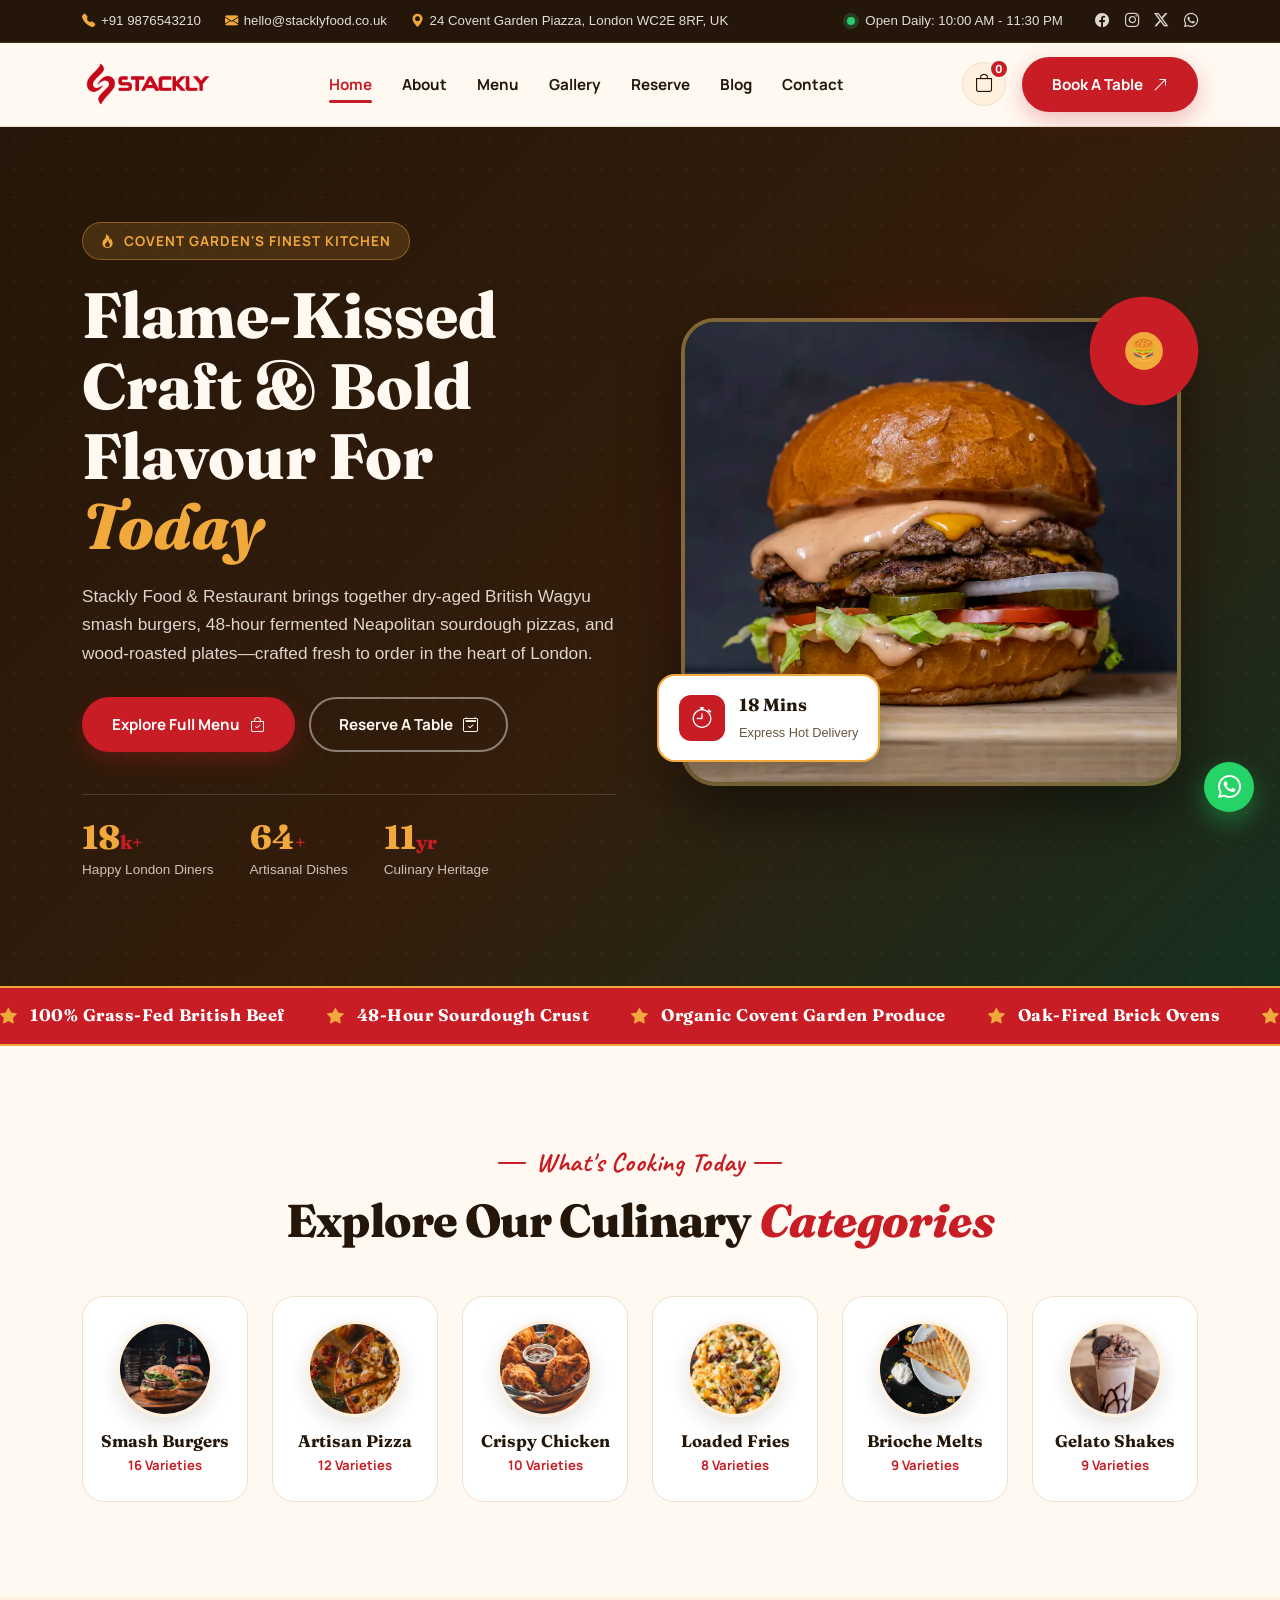
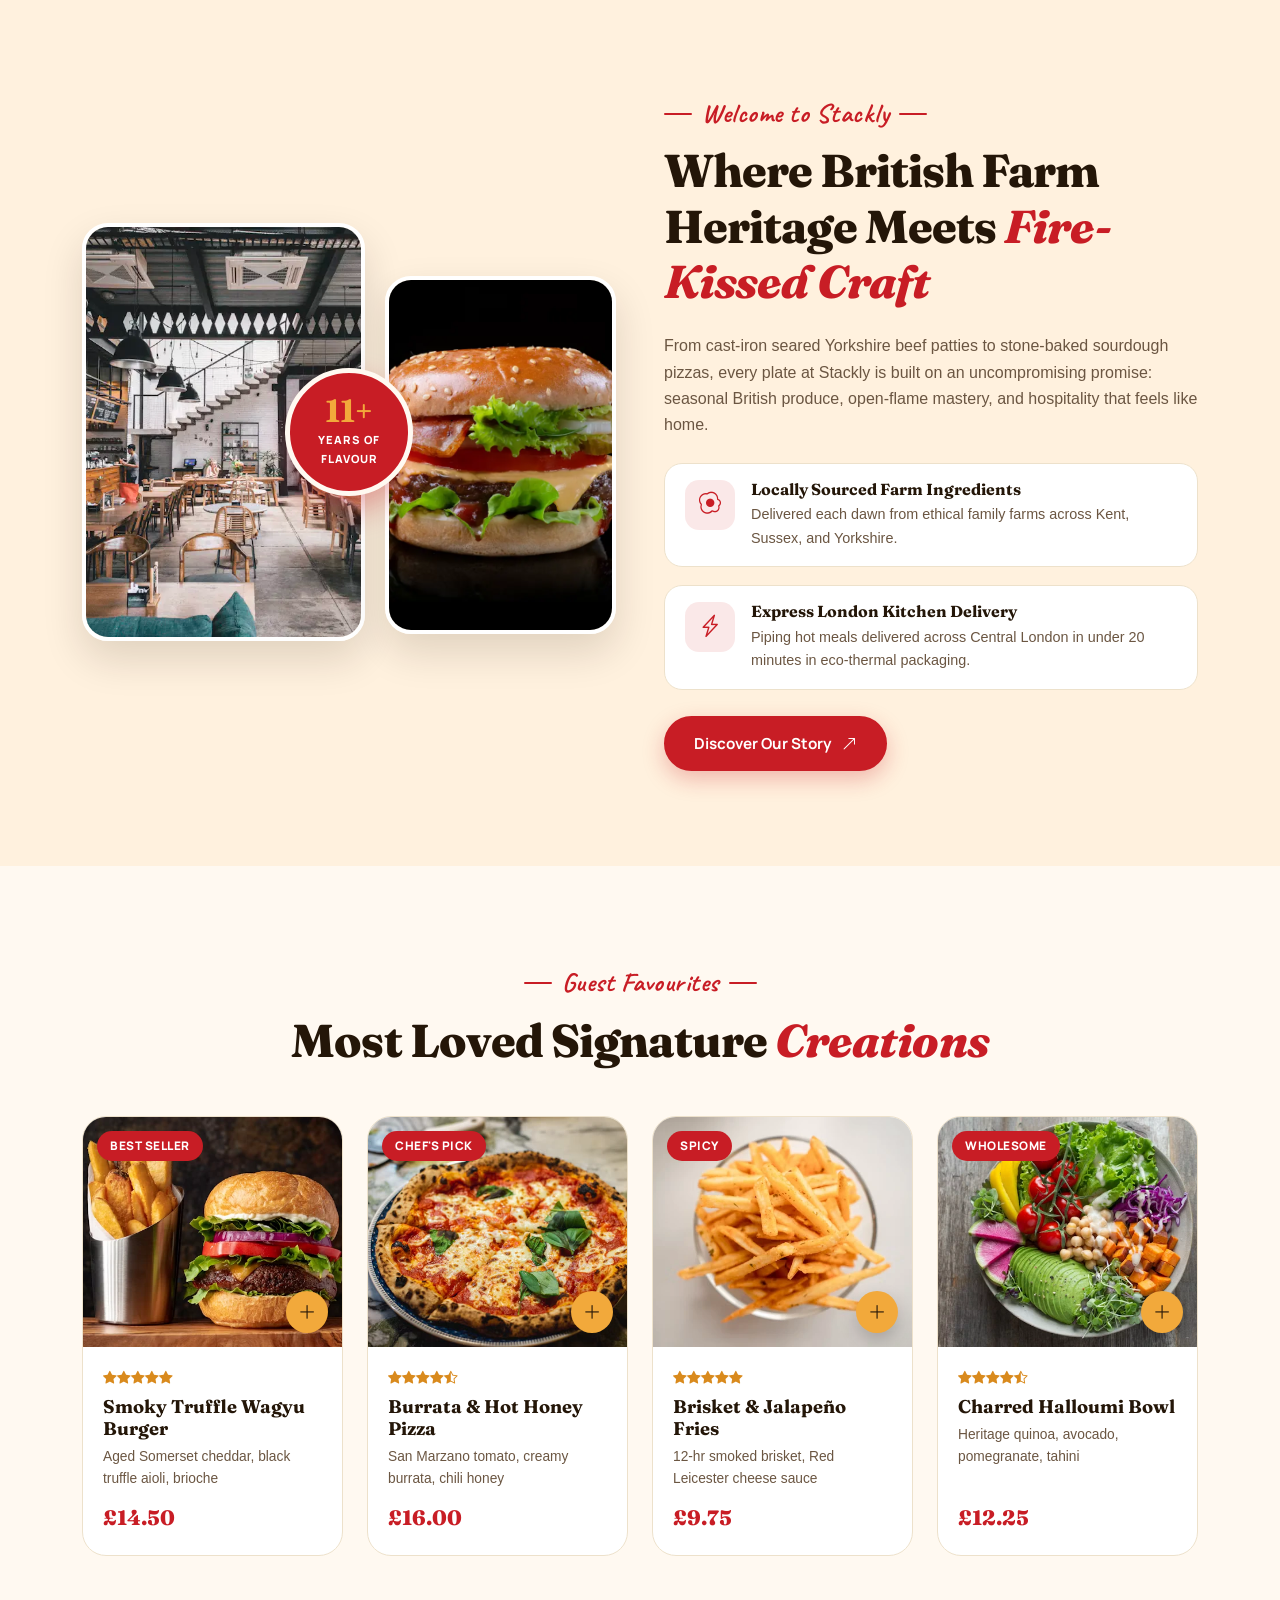
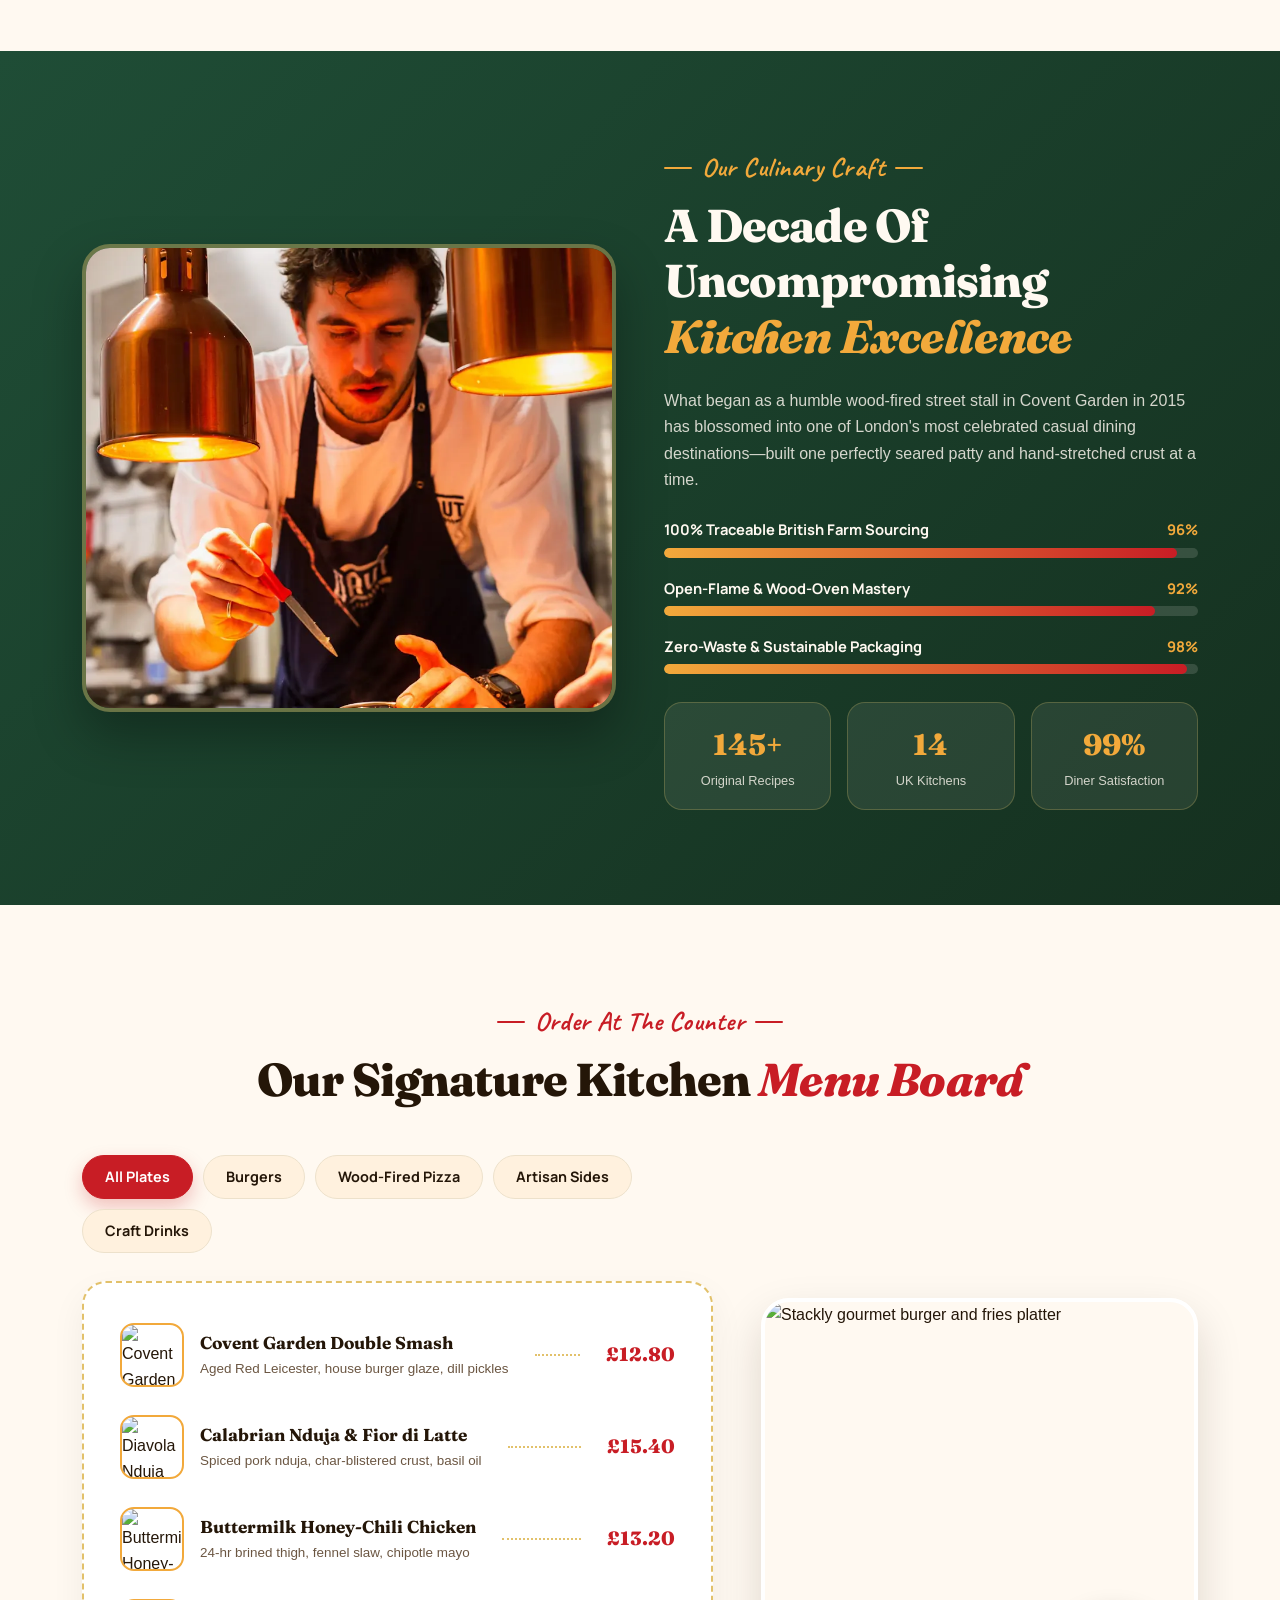
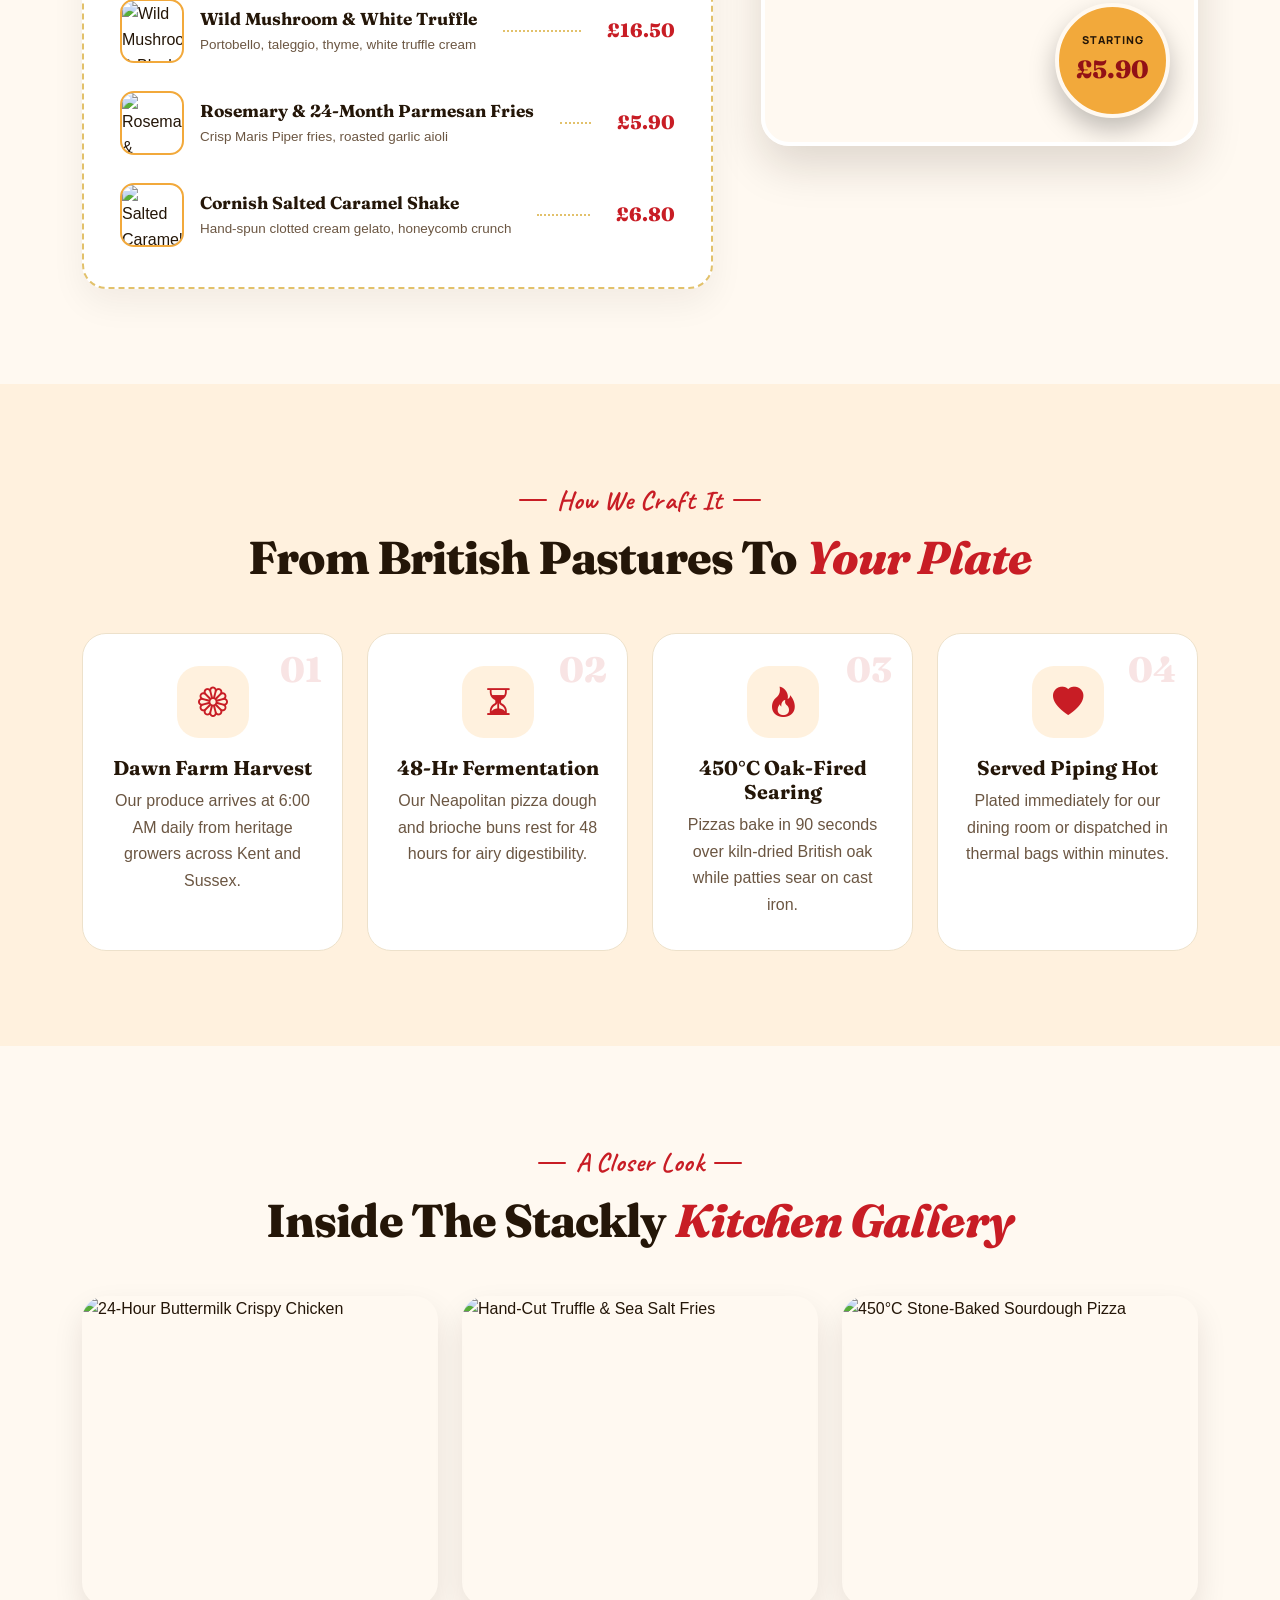
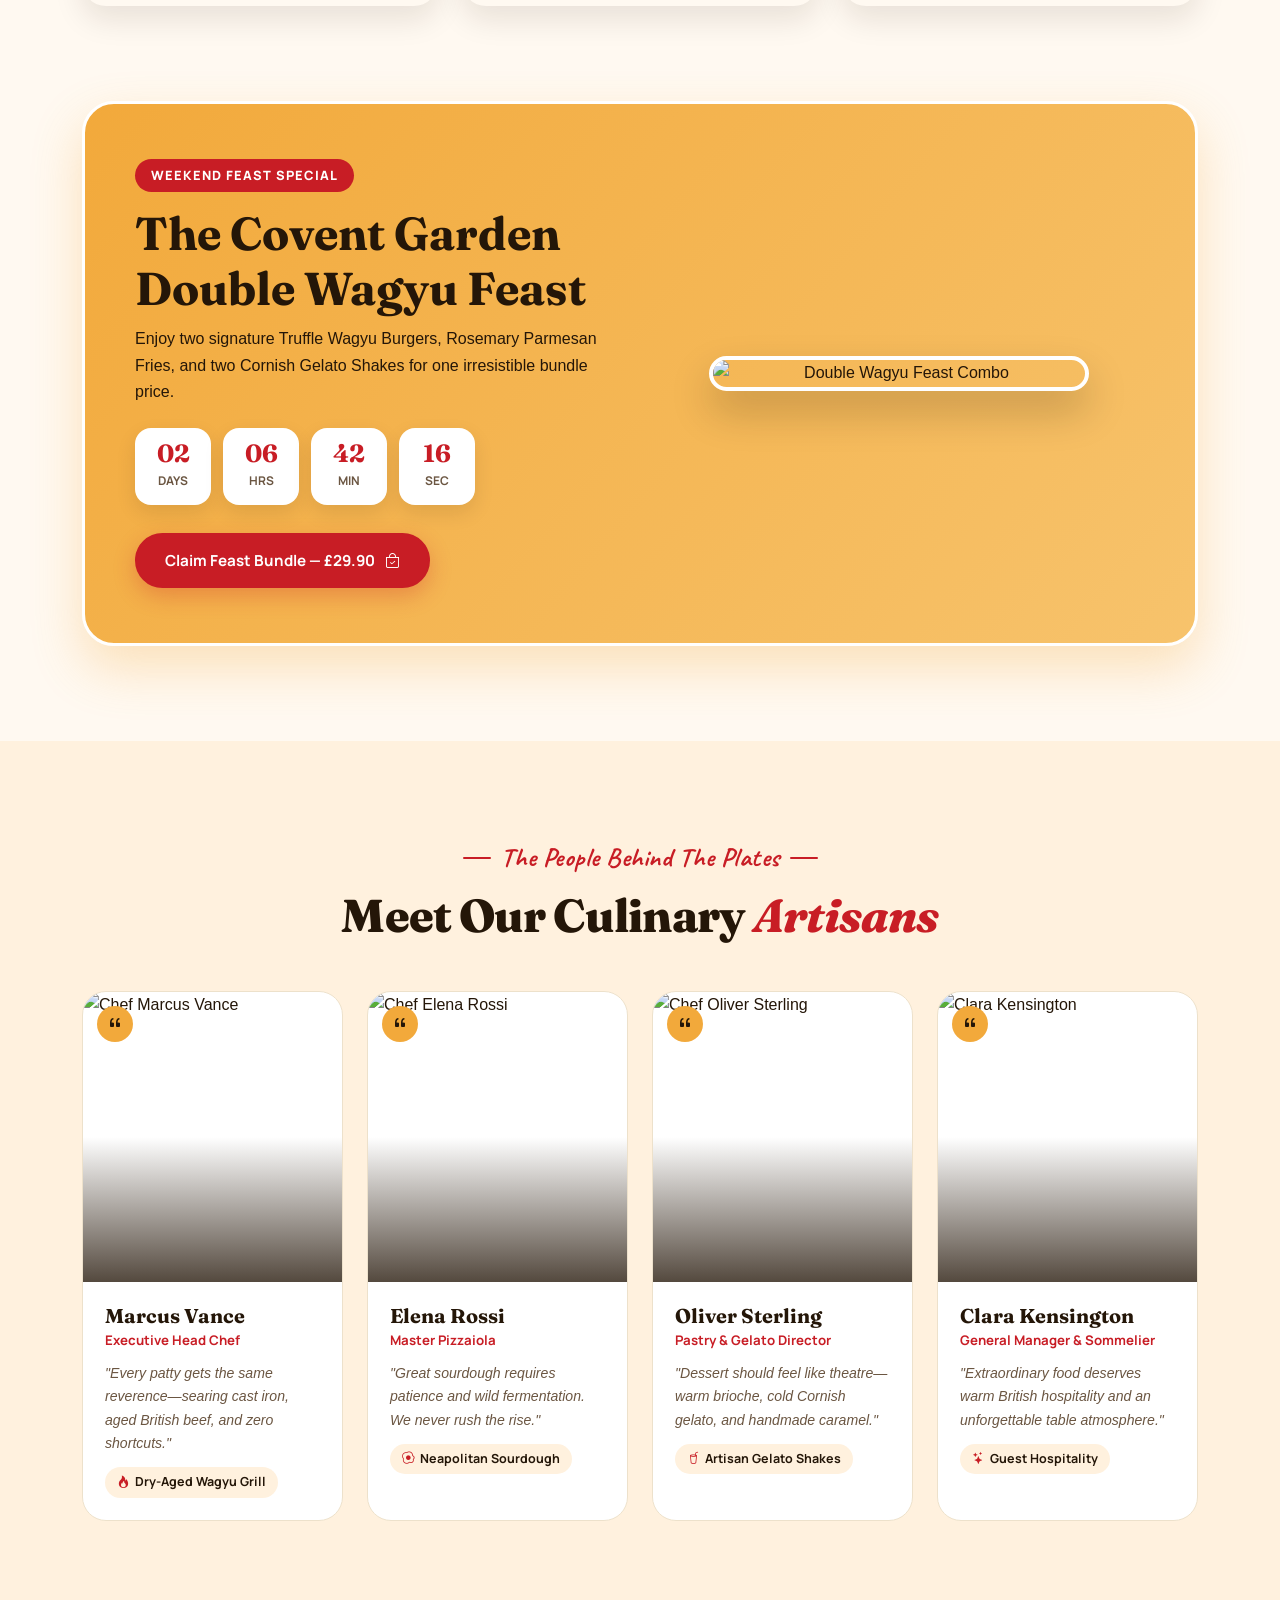
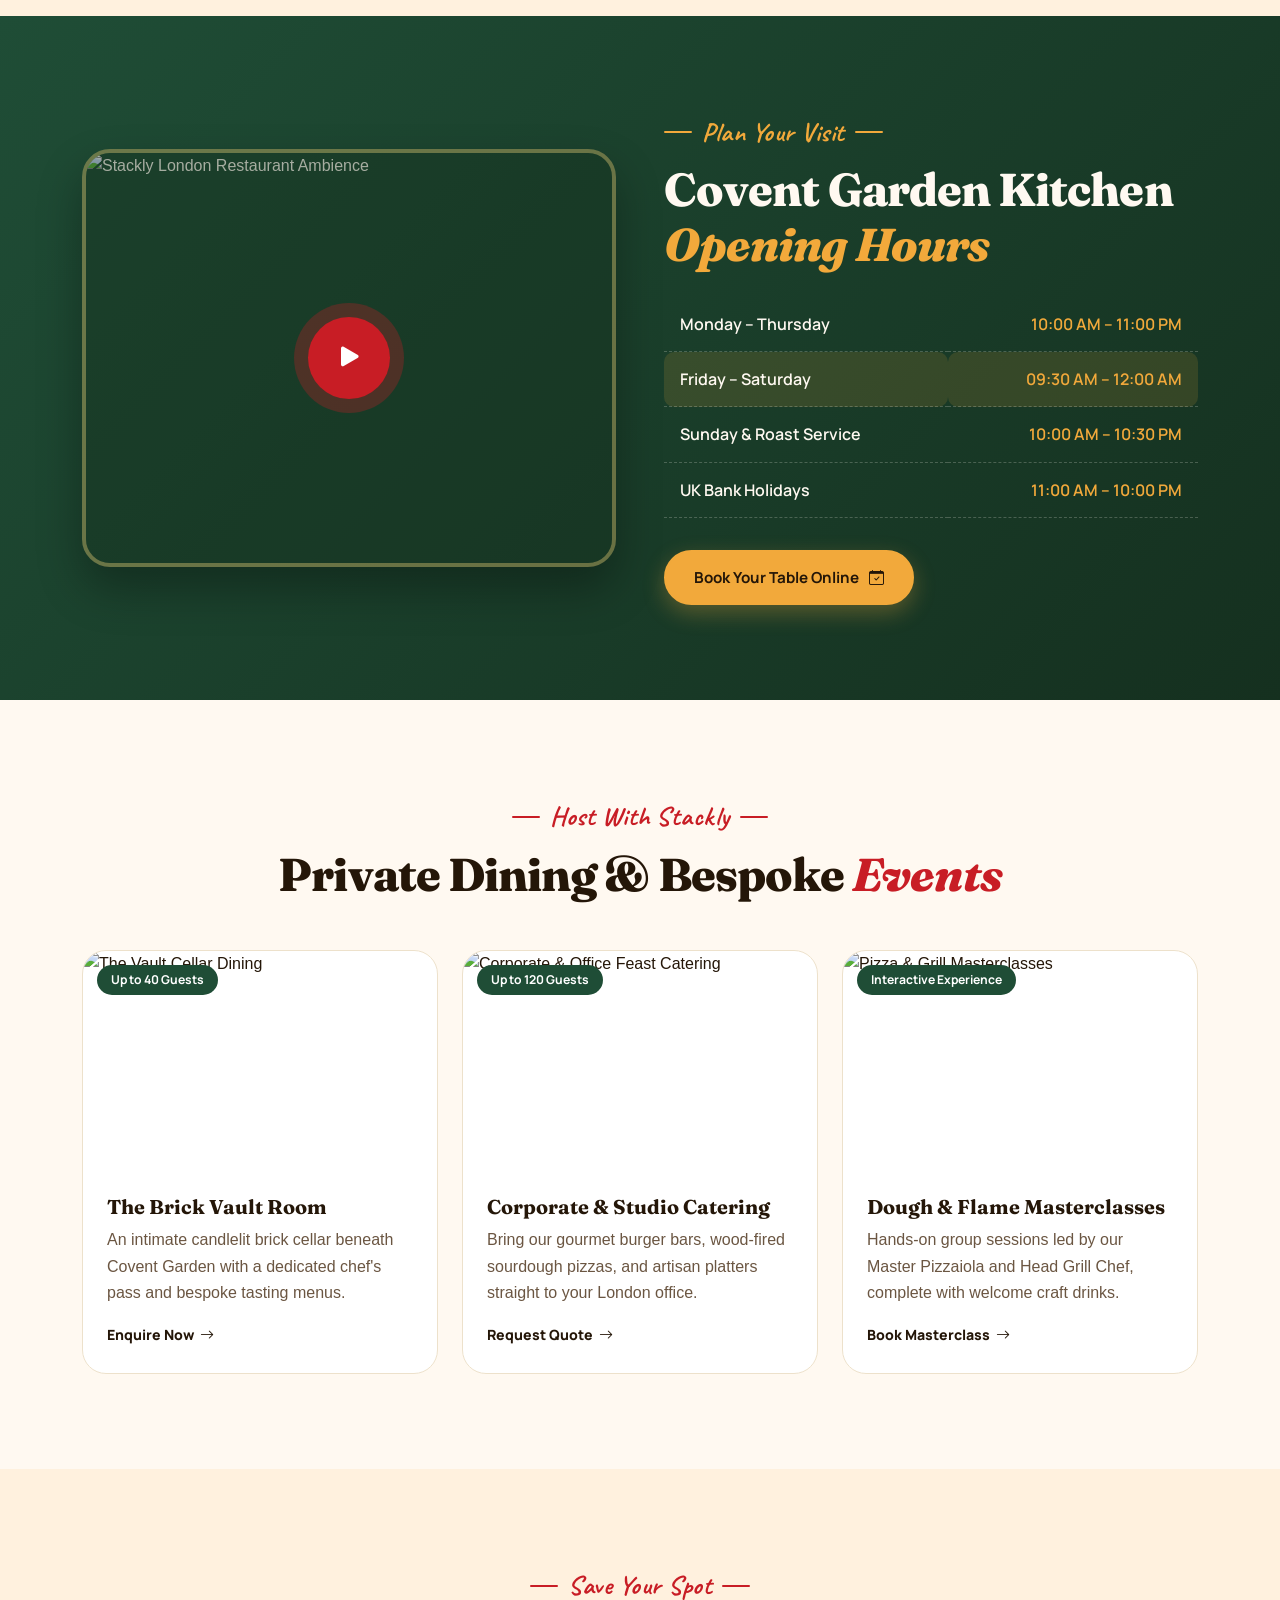
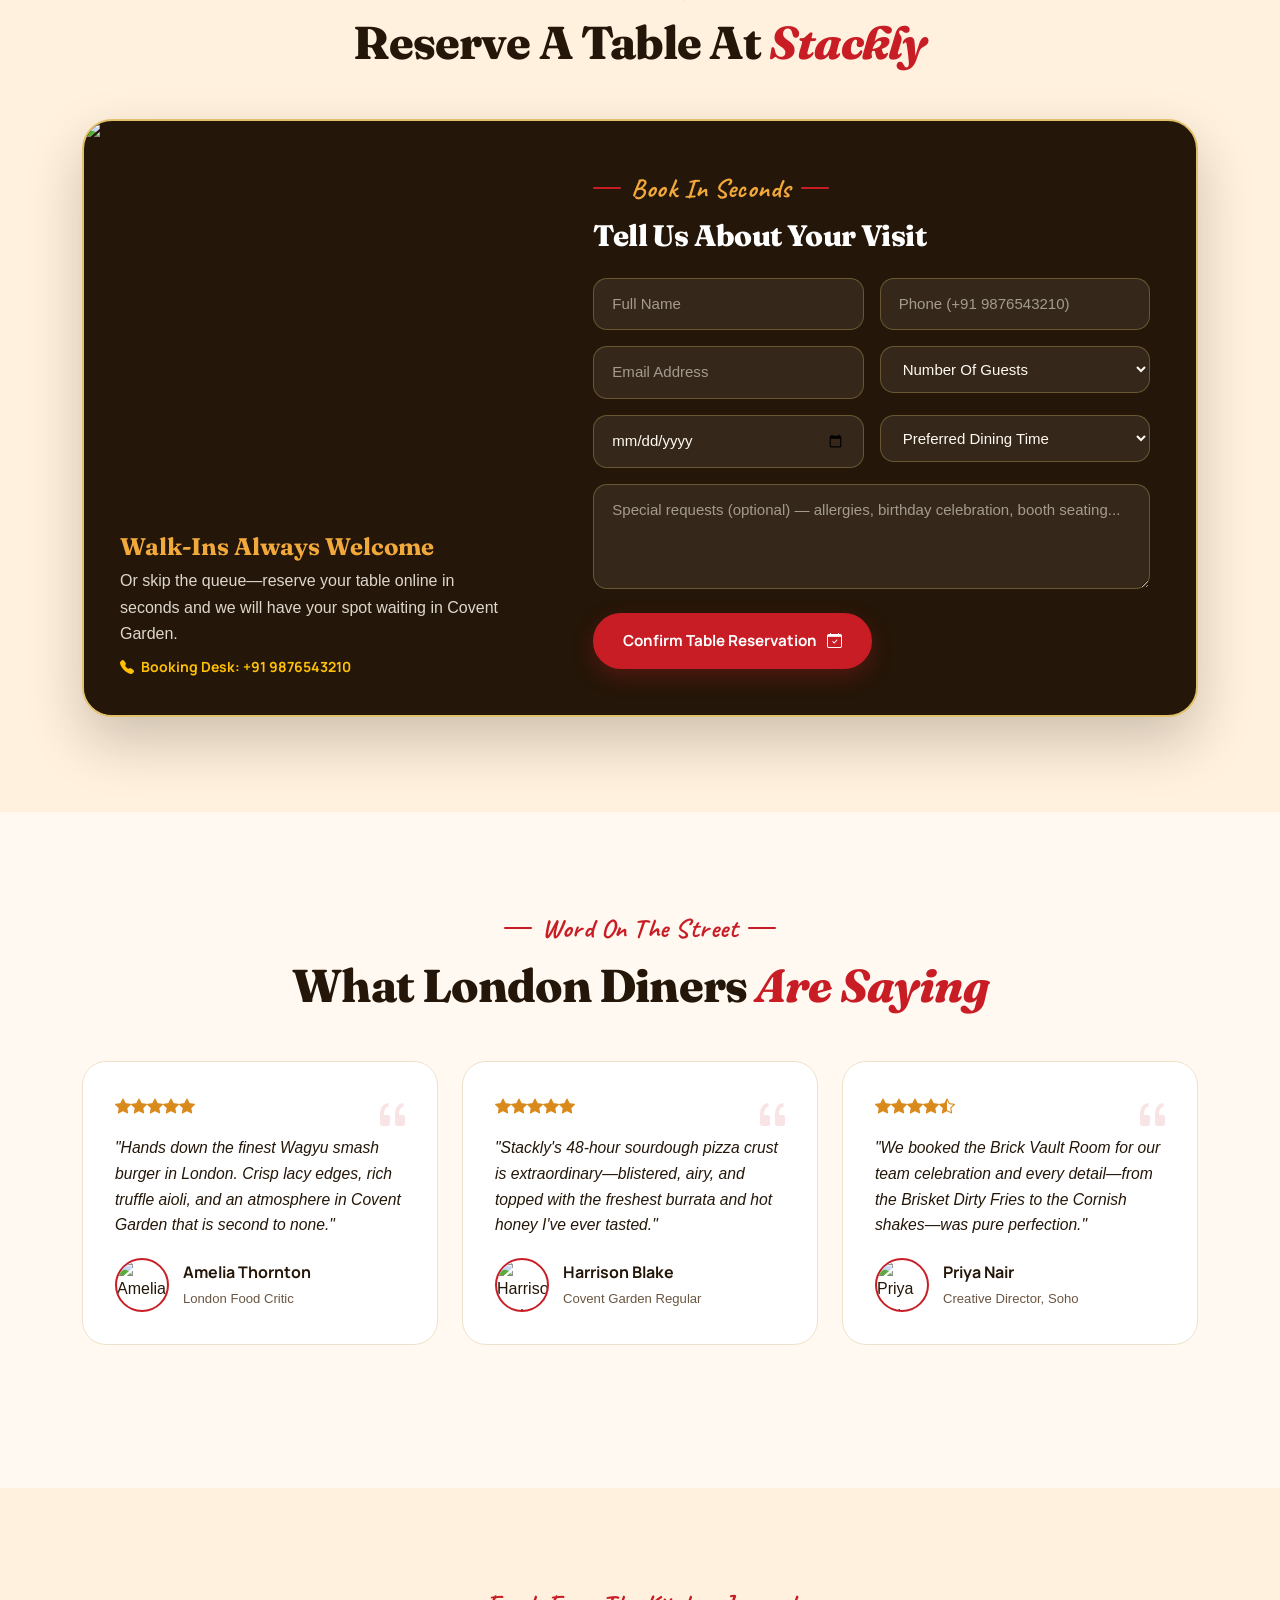
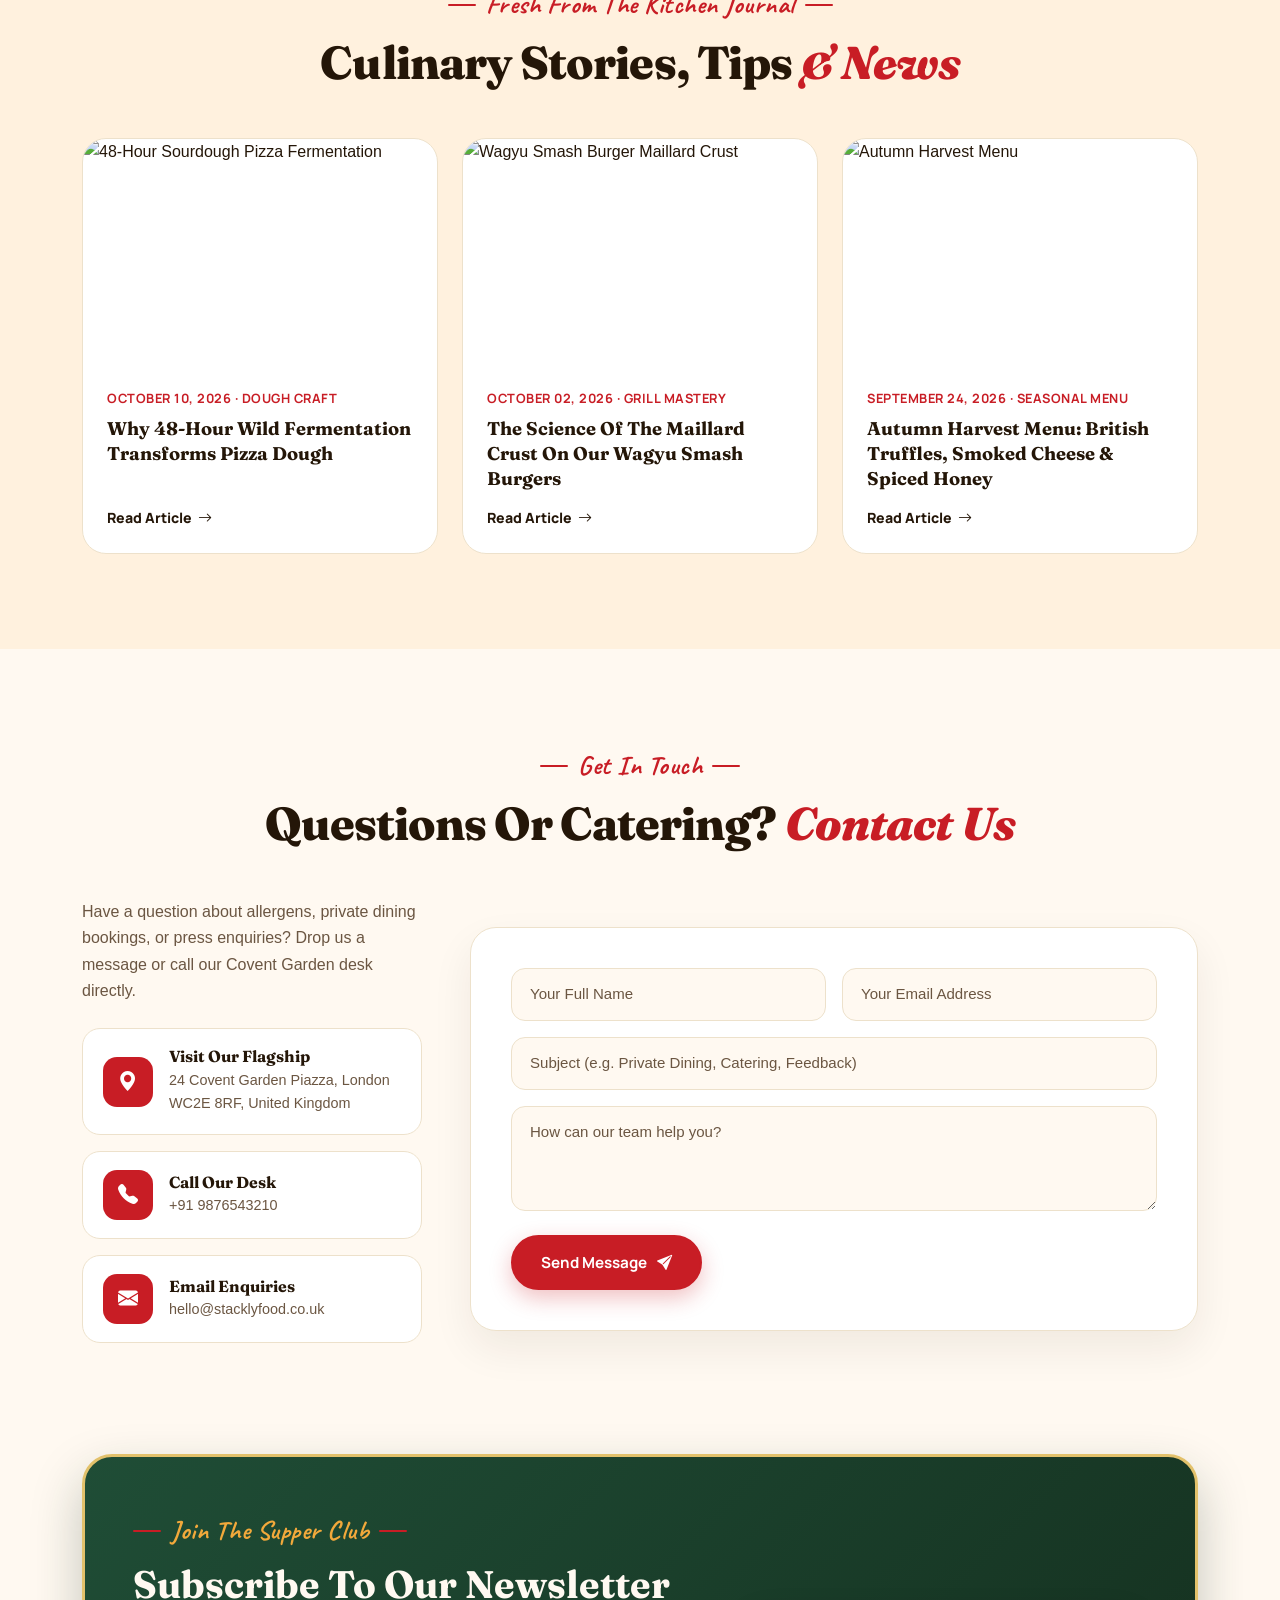
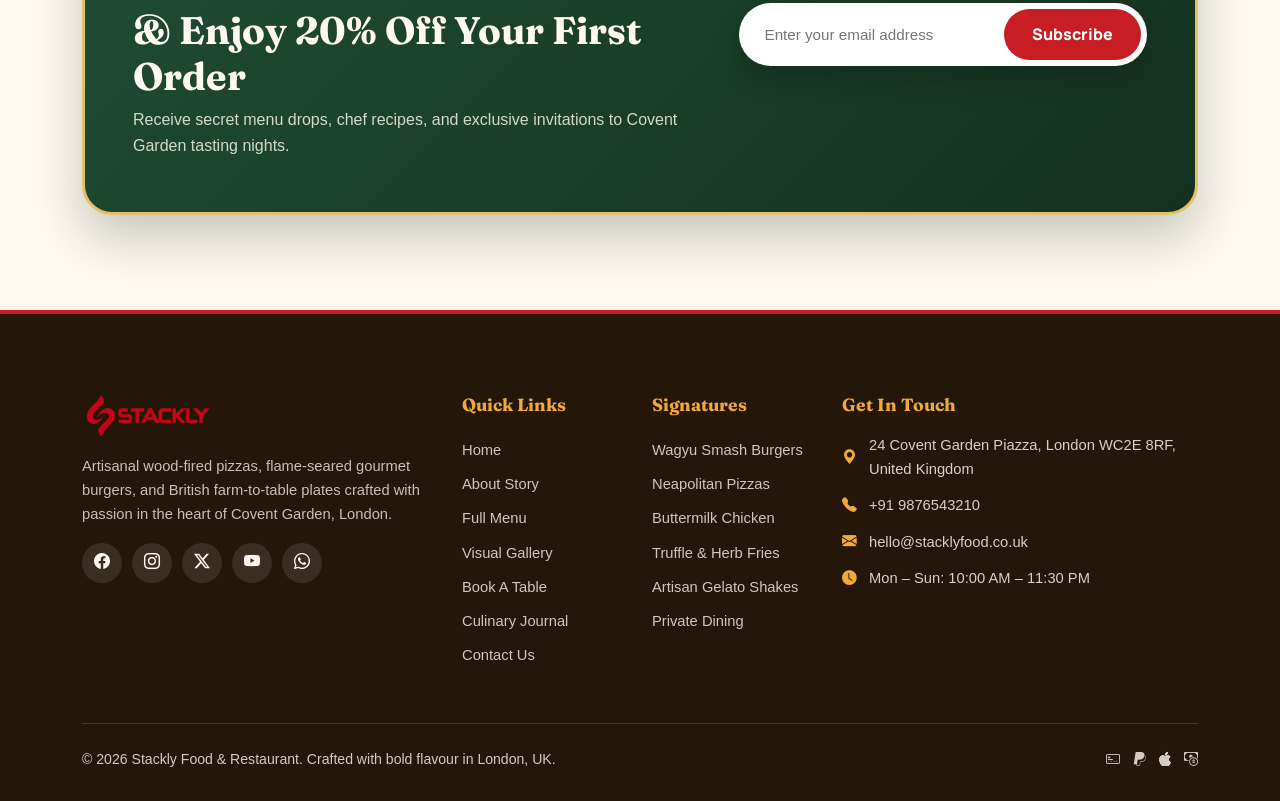
==== commit 92ea9968: "refactor: image optimised in home page" ====
--- a/index.html
+++ b/index.html
@@ -90,7 +90,7 @@
               <div class="hero-blob"></div>
               <div class="hero-img-wrap">
                 <img
-                  src="https://images.unsplash.com/photo-1568901346375-23c9450c58cd?auto=format&fit=crop&w=1000&q=80"
+                  src="./assets/images/home/home-hero-img-wrap.webp"
                   alt="Stackly Signature Truffle Wagyu Burger"
                 />
               </div>
@@ -177,7 +177,7 @@
               <div class="cat-card">
                 <div class="cat-img">
                   <img
-                    src="https://images.unsplash.com/photo-1550547660-d9450f859349?auto=format&fit=crop&w=400&q=80"
+                    src="./assets/images/home/home-categories-img-1.webp"
                     alt="Gourmet Burgers"
                   />
                 </div>
@@ -195,7 +195,7 @@
               <div class="cat-card">
                 <div class="cat-img">
                   <img
-                    src="https://images.unsplash.com/photo-1513104890138-7c749659a591?auto=format&fit=crop&w=400&q=80"
+                    src="./assets/images/home/home-categories-img-2.webp"
                     alt="Wood-Fired Pizza"
                   />
                 </div>
@@ -213,7 +213,7 @@
               <div class="cat-card">
                 <div class="cat-img">
                   <img
-                    src="https://images.unsplash.com/photo-1626645738196-c2a7c87a8f58?auto=format&fit=crop&w=400&q=80"
+                    src="./assets/images/home/home-categories-img-3.webp"
                     alt="Buttermilk Chicken"
                   />
                 </div>
@@ -231,7 +231,7 @@
               <div class="cat-card">
                 <div class="cat-img">
                   <img
-                    src="https://images.unsplash.com/photo-1576107232684-1279f3908594?auto=format&fit=crop&w=400&q=80"
+                    src="./assets/images/home/home-categories-img-4.webp"
                     alt="Truffle Fries"
                   />
                 </div>
@@ -249,7 +249,7 @@
               <div class="cat-card">
                 <div class="cat-img">
                   <img
-                    src="https://images.unsplash.com/photo-1528735602780-2552fd46c7af?auto=format&fit=crop&w=400&q=80"
+                    src="./assets/images/home/home-categories-img-5.webp"
                     alt="Brioche Sandwiches"
                   />
                 </div>
@@ -267,7 +267,7 @@
               <div class="cat-card">
                 <div class="cat-img">
                   <img
-                    src="https://images.unsplash.com/photo-1572490122747-3968b75cc699?auto=format&fit=crop&w=400&q=80"
+                    src="./assets/images/home/home-categories-img-6.webp"
                     alt="Gelato Shakes"
                   />
                 </div>
@@ -288,13 +288,13 @@
             <div class="about-img-grid">
               <div class="about-img-1">
                 <img
-                  src="https://images.unsplash.com/photo-1555396273-367ea4eb4db5?auto=format&fit=crop&w=800&q=80"
+                  src="./assets/images/home/home-about-img-1.webp"
                   alt="Stackly Covent Garden Dining Room"
                 />
               </div>
               <div class="about-img-2">
                 <img
-                  src="https://images.unsplash.com/photo-1586190848861-99aa4a171e90?auto=format&fit=crop&w=800&q=80"
+                  src="./assets/images/home/home-about-img-2.webp"
                   alt="Chef crafting gourmet burger"
                 />
               </div>
@@ -358,13 +358,13 @@
               class="menu-card qv-trigger"
               data-name="Smoky Truffle Wagyu Burger"
               data-price="14.50"
-              data-img="https://images.unsplash.com/photo-1594212699903-ec8a3eca50f5?auto=format&fit=crop&w=600&q=80"
+              data-img="./assets/images/home/home-guest-favourites-1.webp"
               data-desc="Double dry-aged British Wagyu patty layered with aged Somerset cheddar, black truffle aioli, crispy shallots, and buttercrunch lettuce in a toasted potato brioche bun."
             >
               <div class="mc-img">
                 <span class="mc-tag">Best Seller</span>
                 <img
-                  src="https://images.unsplash.com/photo-1594212699903-ec8a3eca50f5?auto=format&fit=crop&w=600&q=80"
+                  src="./assets/images/home/home-guest-favourites-1.webp"
                   alt="Smoky Truffle Wagyu Burger"
                 />
                 <div class="mc-add" title="Add to Order">
@@ -394,13 +394,13 @@
               class="menu-card qv-trigger"
               data-name="Burrata &amp; Hot Honey Margherita"
               data-price="16.00"
-              data-img="https://images.unsplash.com/photo-1574071318508-1cdbab80d002?auto=format&fit=crop&w=600&q=80"
+              data-img="./assets/images/home/home-guest-favourites-2.webp"
               data-desc="48-hour fermented dough topped with San Marzano crushed tomatoes, creamy Pugliese burrata, fresh sweet basil, and a drizzle of Scotch bonnet infused wildflower honey."
             >
               <div class="mc-img">
                 <span class="mc-tag">Chef's Pick</span>
                 <img
-                  src="https://images.unsplash.com/photo-1574071318508-1cdbab80d002?auto=format&fit=crop&w=600&q=80"
+                  src="./assets/images/home/home-guest-favourites-2.webp"
                   alt="Burrata & Hot Honey Margherita"
                 />
                 <div class="mc-add" title="Add to Order">
@@ -434,13 +434,13 @@
               class="menu-card qv-trigger"
               data-name="Brisket &amp; Jalapeño Dirty Fries"
               data-price="9.75"
-              data-img="https://images.unsplash.com/photo-1585109649139-366815a0d713?auto=format&fit=crop&w=600&q=80"
+              data-img="./assets/images/home/home-guest-favourites-3.webp"
               data-desc="Skin-on Maris Piper fries double-cooked in rosemary oil, topped with 12-hour oak-smoked beef brisket, molten Red Leicester cheese sauce, and pickled jalapeños."
             >
               <div class="mc-img">
                 <span class="mc-tag">Spicy</span>
                 <img
-                  src="https://images.unsplash.com/photo-1585109649139-366815a0d713?auto=format&fit=crop&w=600&q=80"
+                  src="./assets/images/home/home-guest-favourites-3.webp"
                   alt="Brisket & Jalapeño Dirty Fries"
                 />
                 <div class="mc-add" title="Add to Order">
@@ -474,13 +474,13 @@
               class="menu-card qv-trigger"
               data-name="Charred Halloumi &amp; Quinoa Harvest Bowl"
               data-price="12.25"
-              data-img="https://images.unsplash.com/photo-1512621776951-a57141f2eefd?auto=format&fit=crop&w=600&q=80"
+              data-img="./assets/images/home/home-guest-favourites-4.webp"
               data-desc="Flame-grilled Cypriot halloumi, tri-colour heritage quinoa, roasted squash, avocado, pomegranate jewels, and toasted pumpkin seeds with lemon-tahini dressing."
             >
               <div class="mc-img">
                 <span class="mc-tag">Wholesome</span>
                 <img
-                  src="https://images.unsplash.com/photo-1512621776951-a57141f2eefd?auto=format&fit=crop&w=600&q=80"
+                  src="./assets/images/home/home-guest-favourites-4.webp"
                   alt="Charred Halloumi & Quinoa Harvest Bowl"
                 />
                 <div class="mc-add" title="Add to Order">
@@ -516,7 +516,7 @@
           <div class="col-lg-6" data-aos="fade-right">
             <div class="history-img">
               <img
-                src="https://images.unsplash.com/photo-1577219491135-ce391730fb2c?auto=format&fit=crop&w=900&q=80"
+                src="./assets/images/home/home-chef-history-img.webp"
                 alt="Executive Chef plating signature dish"
               />
             </div>
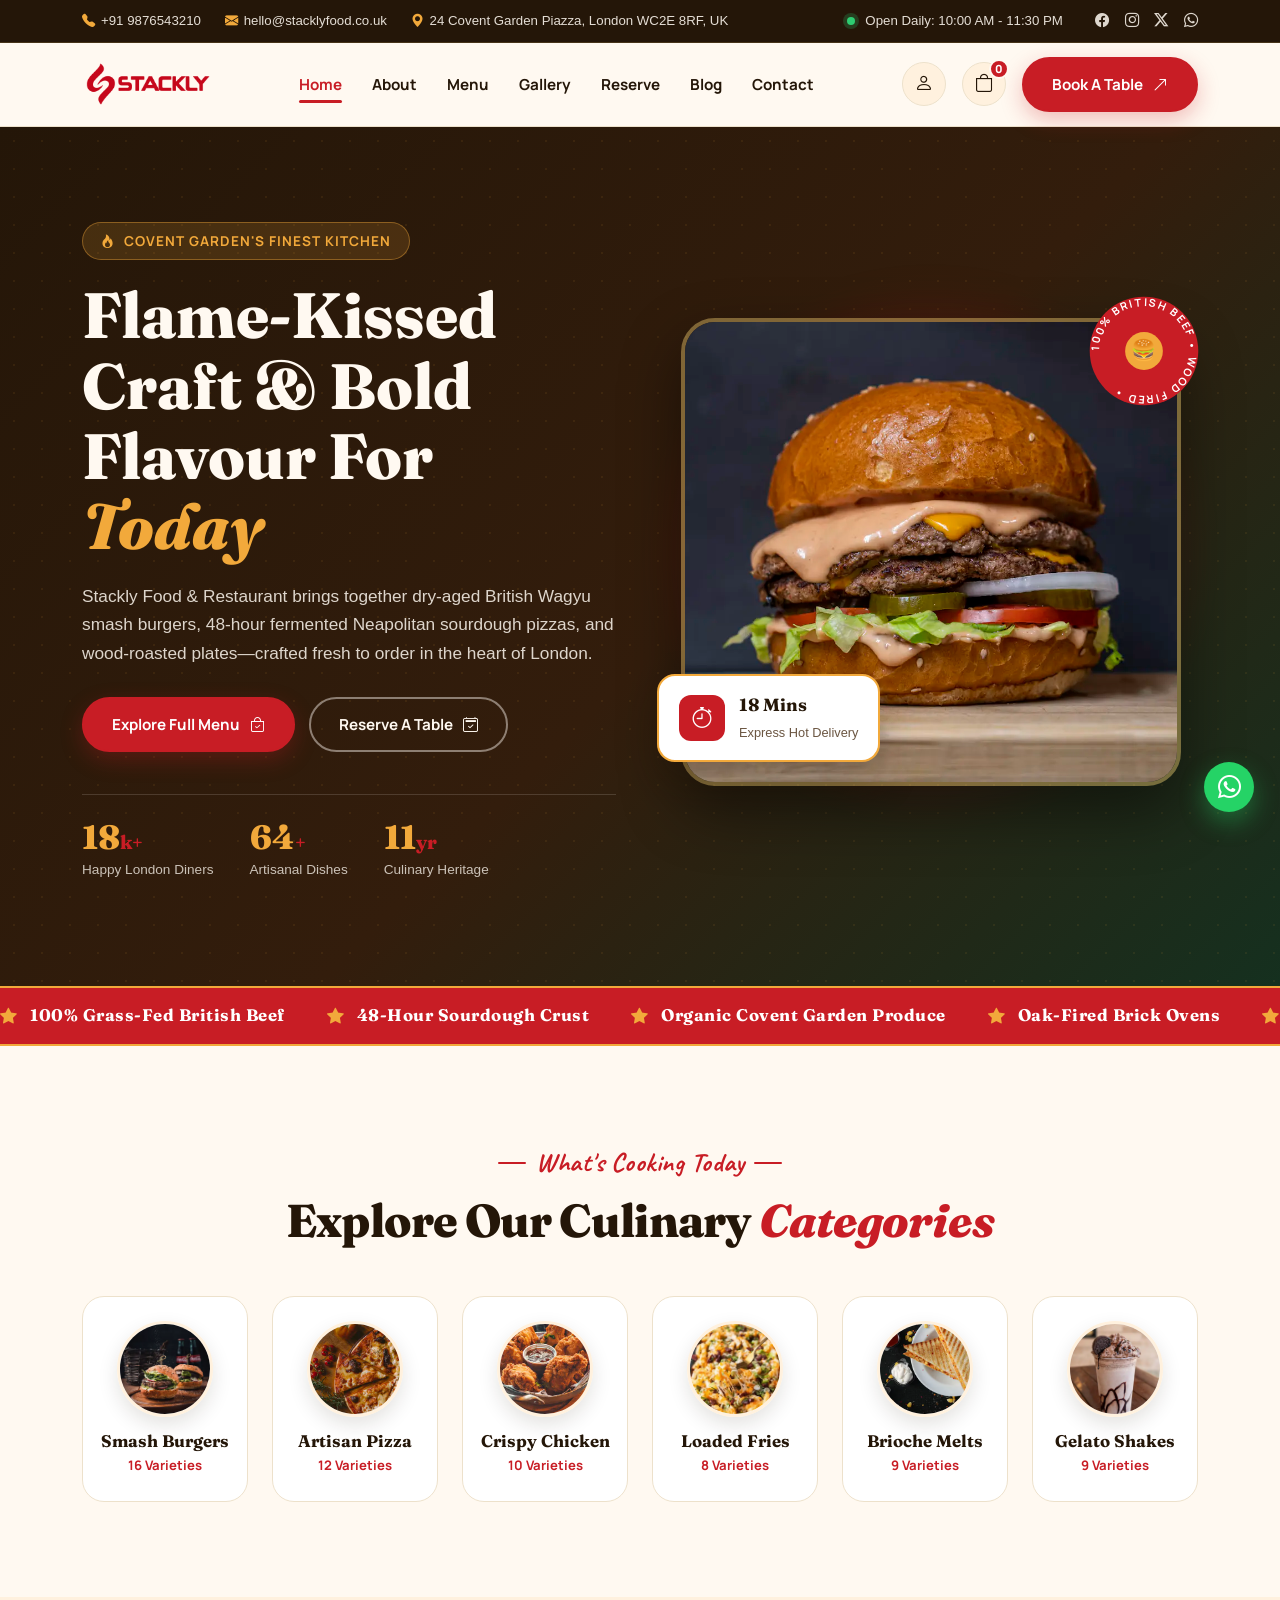
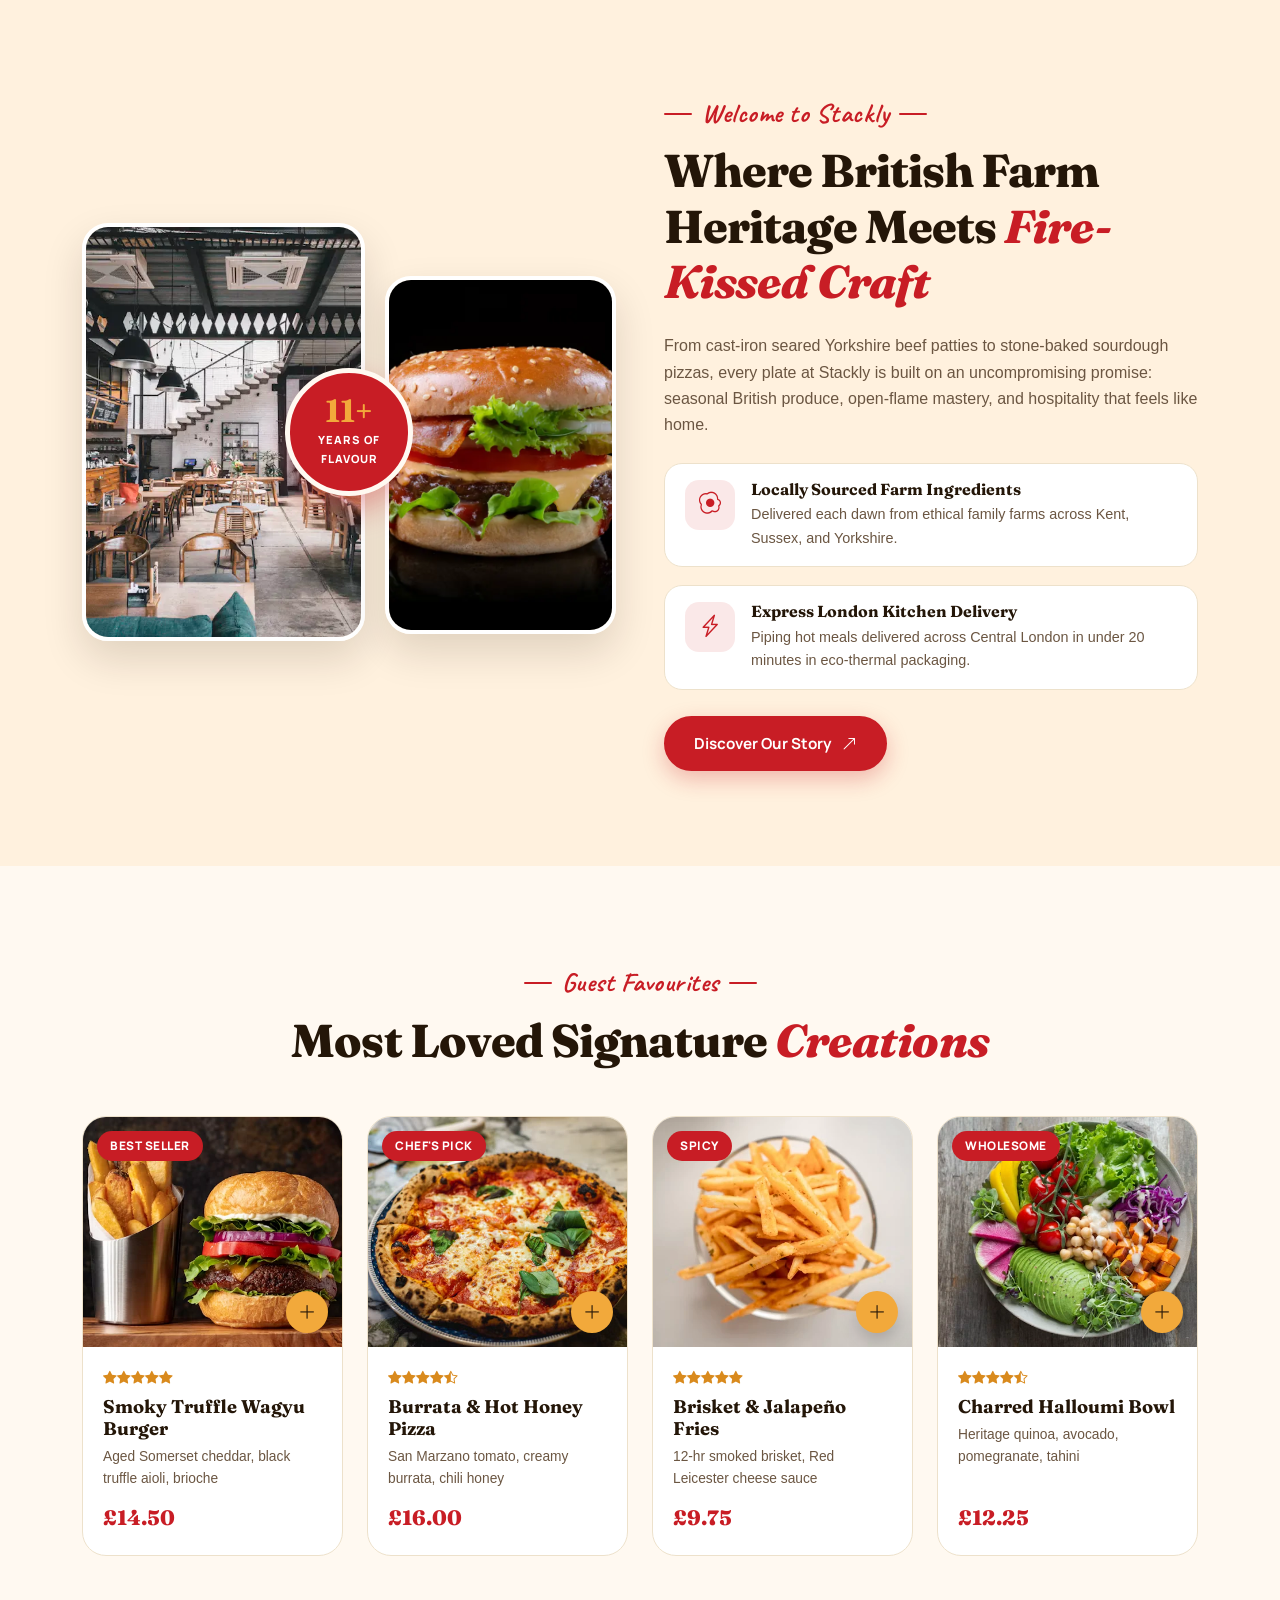
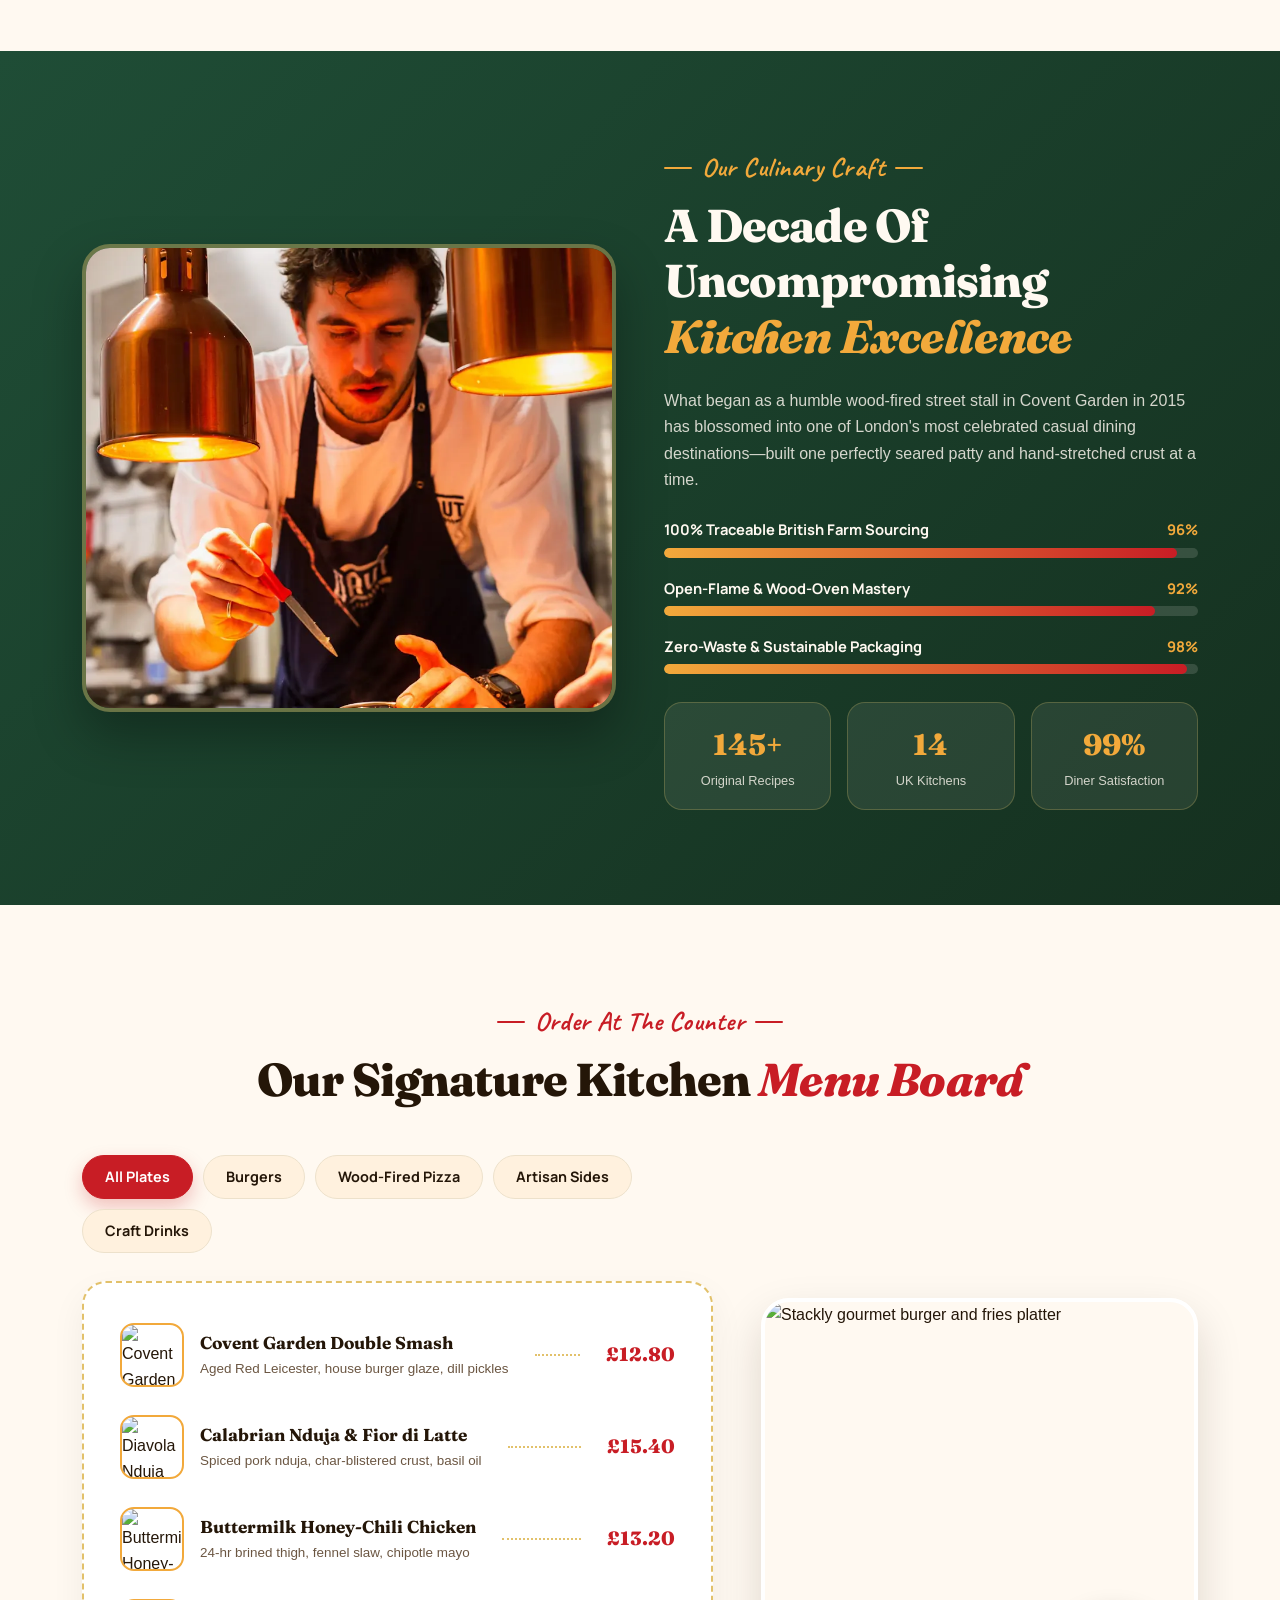
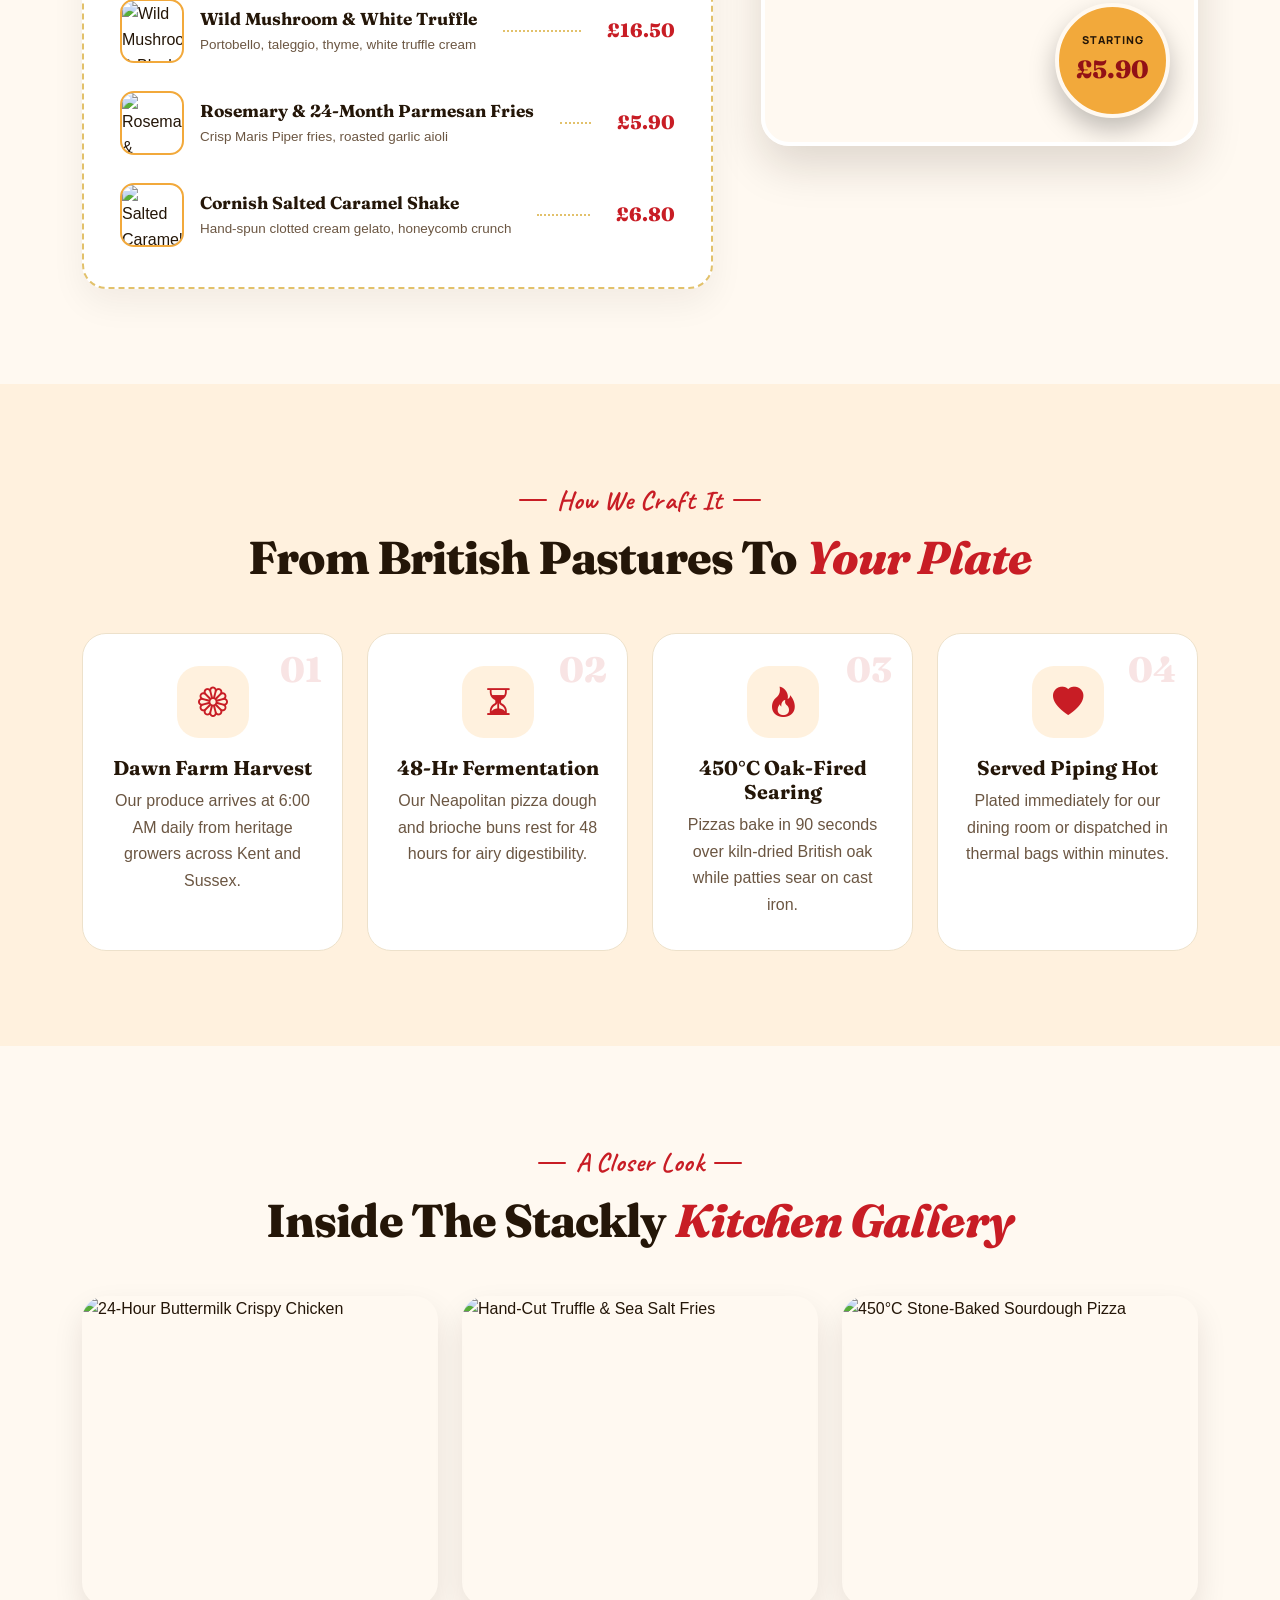
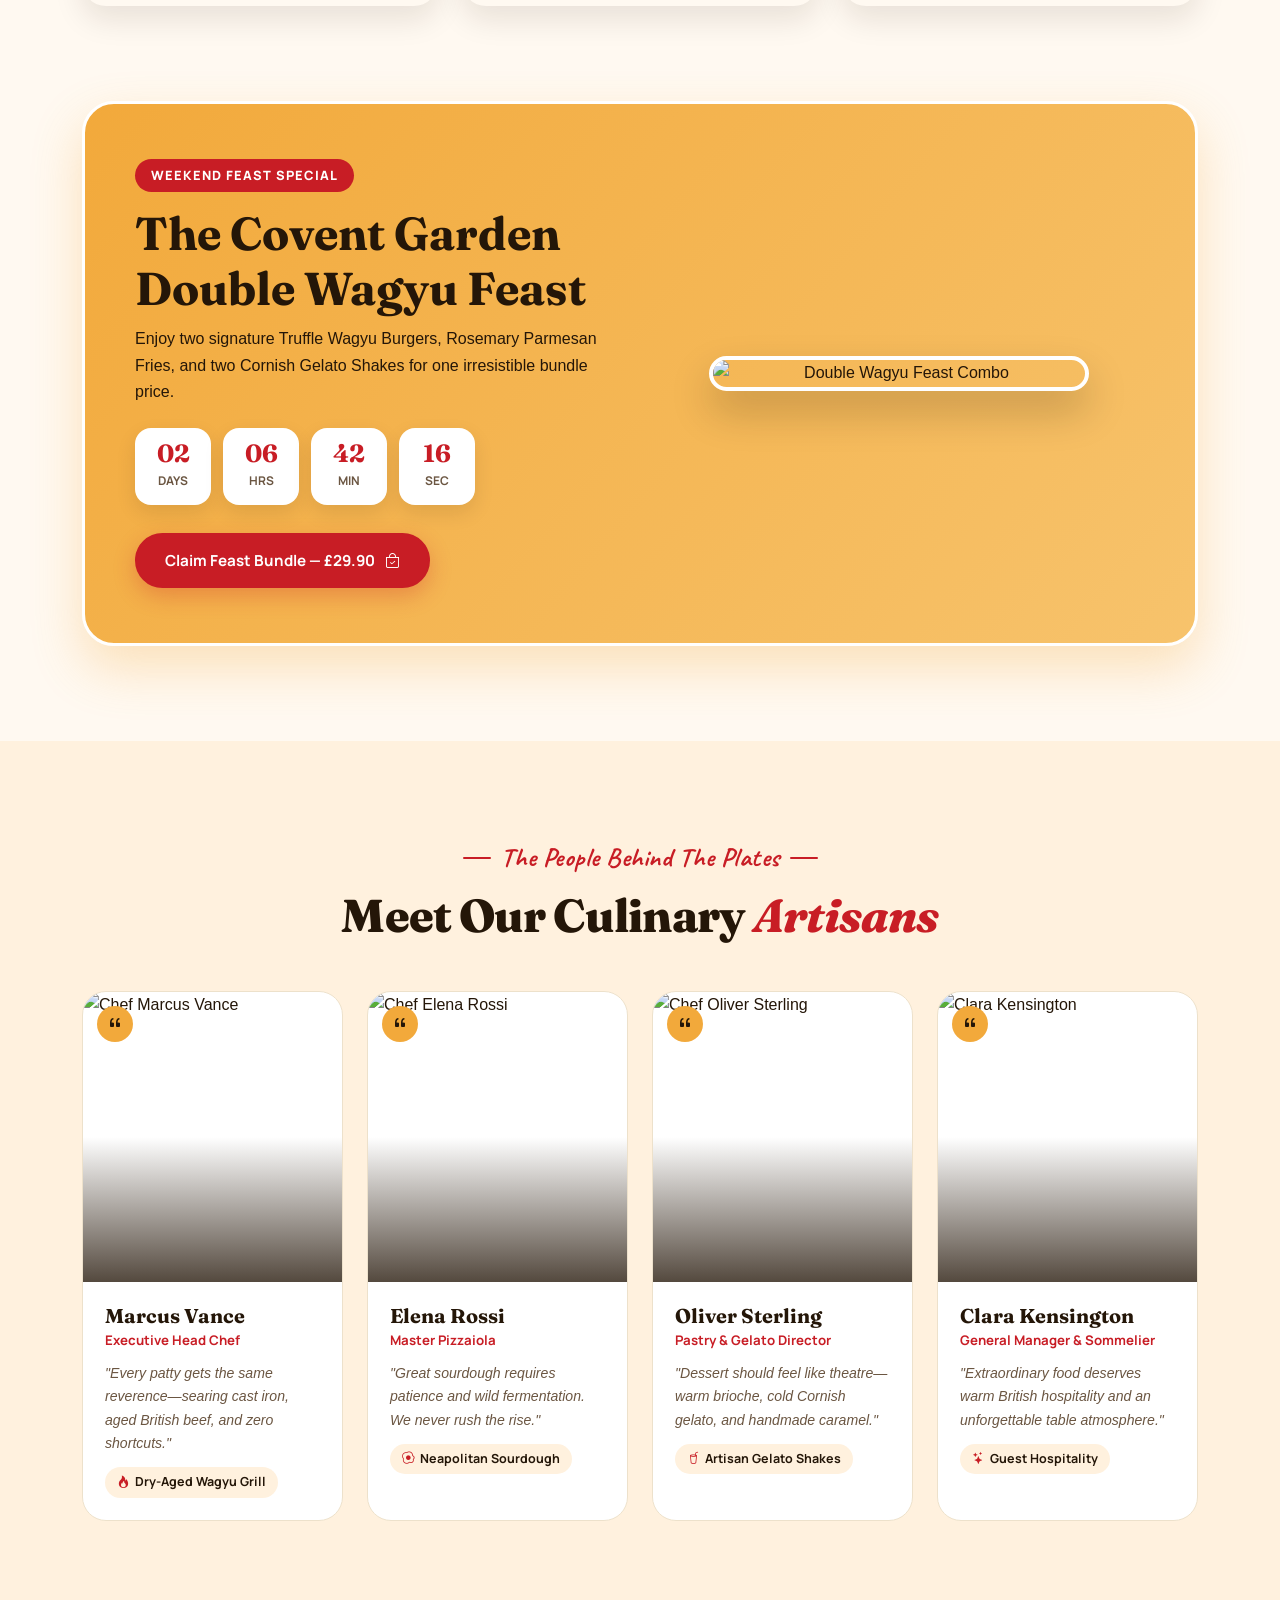
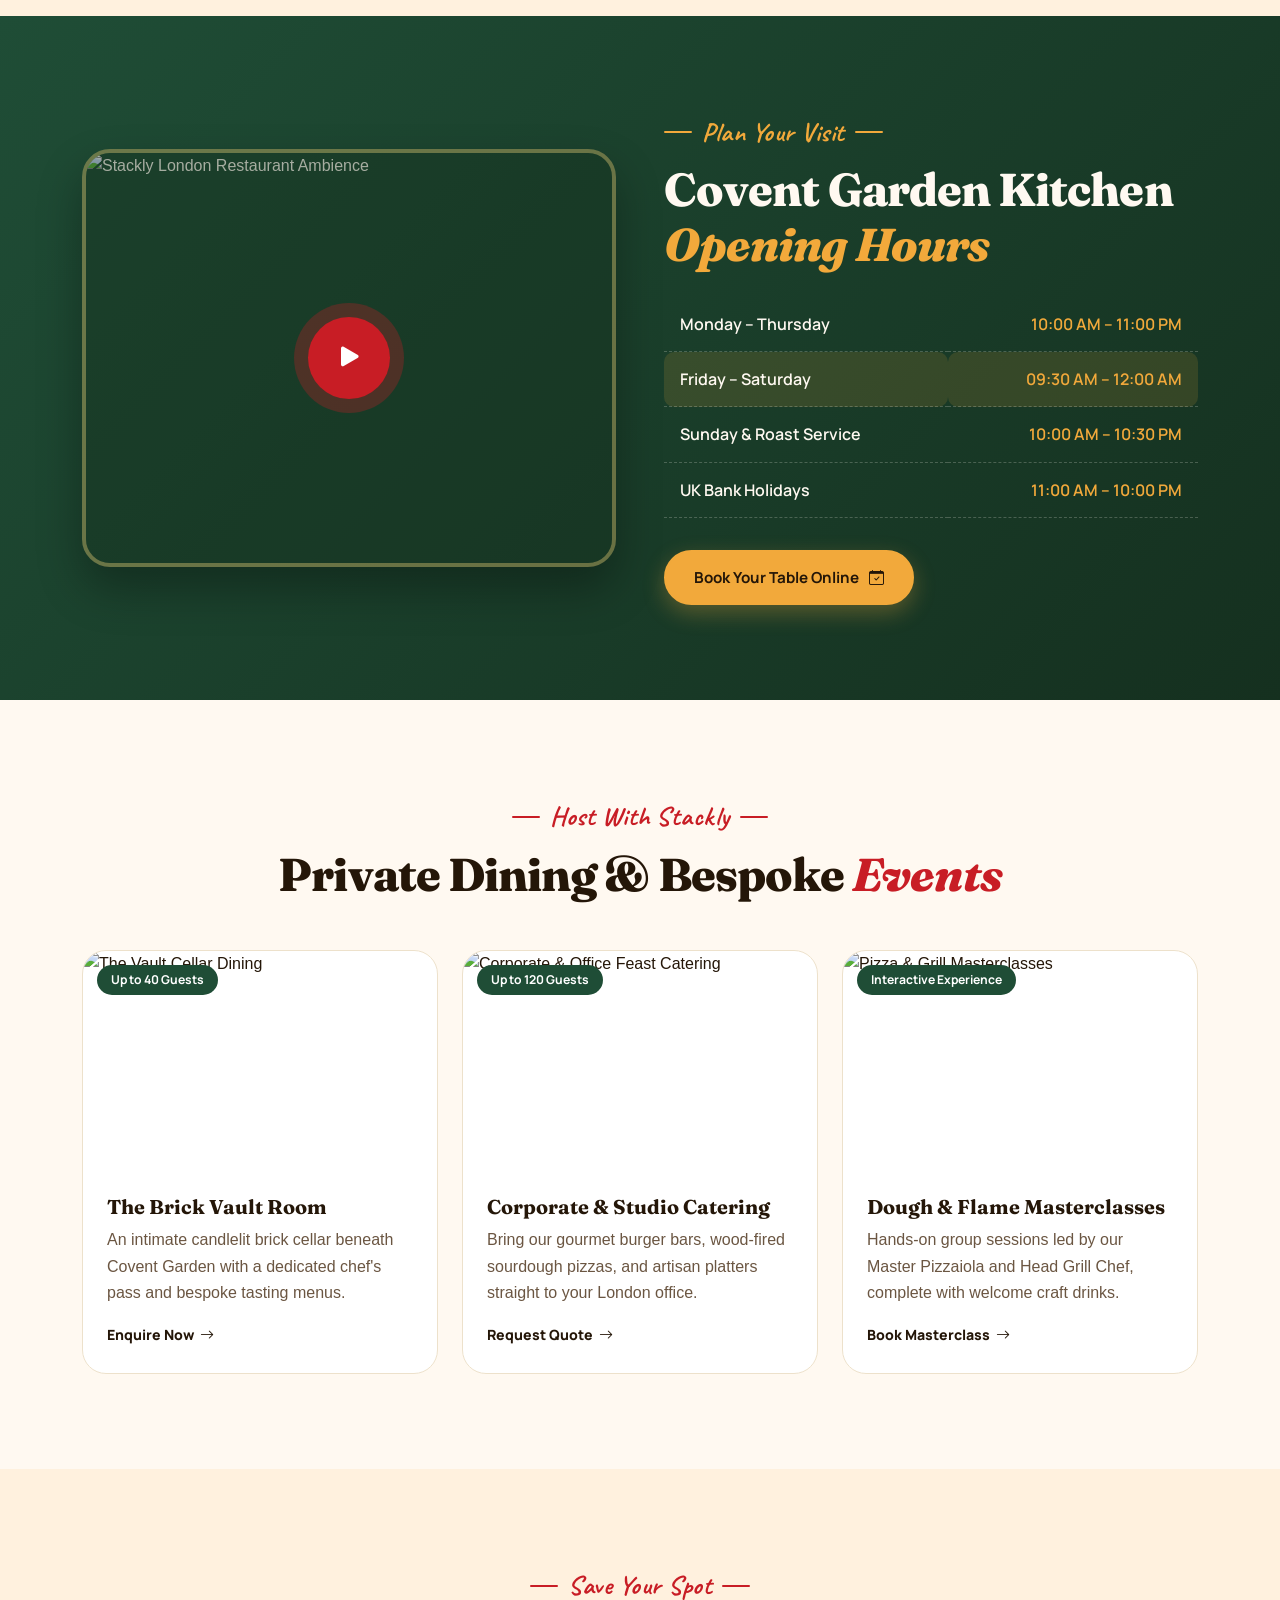
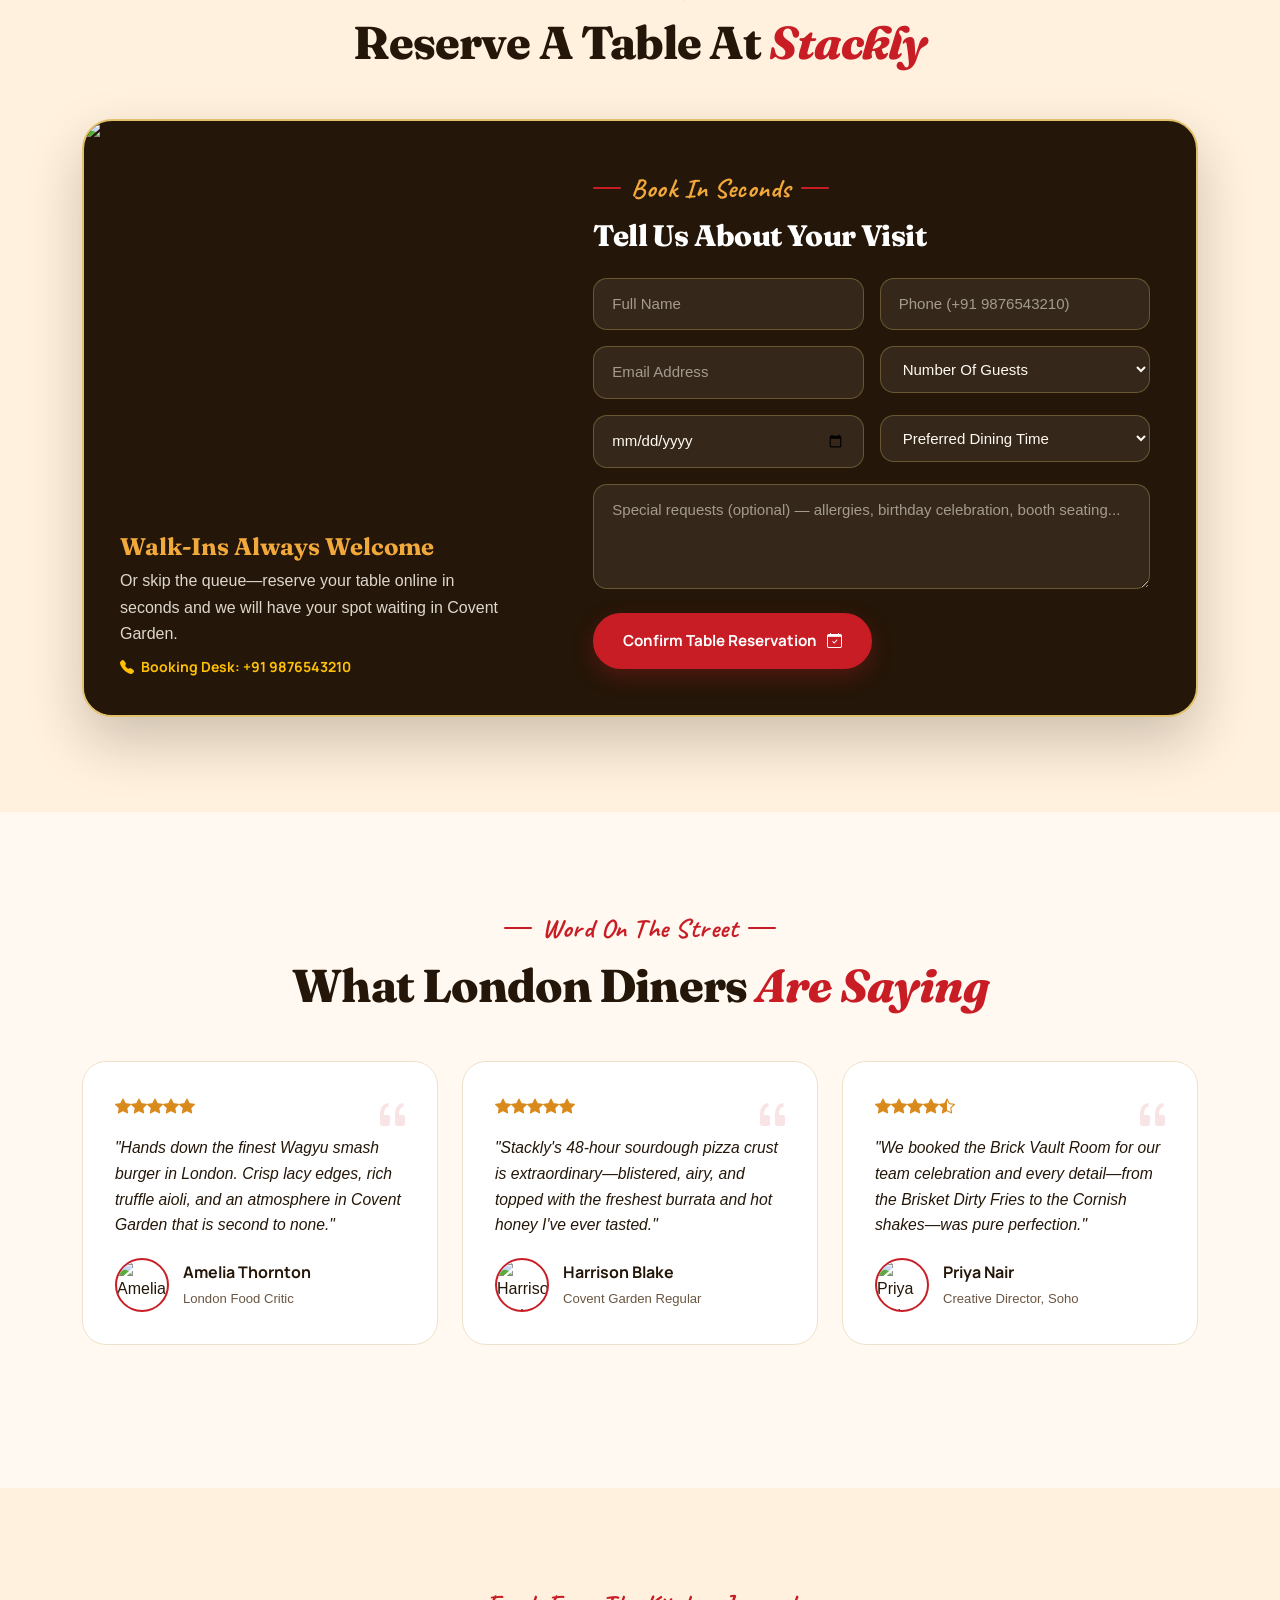
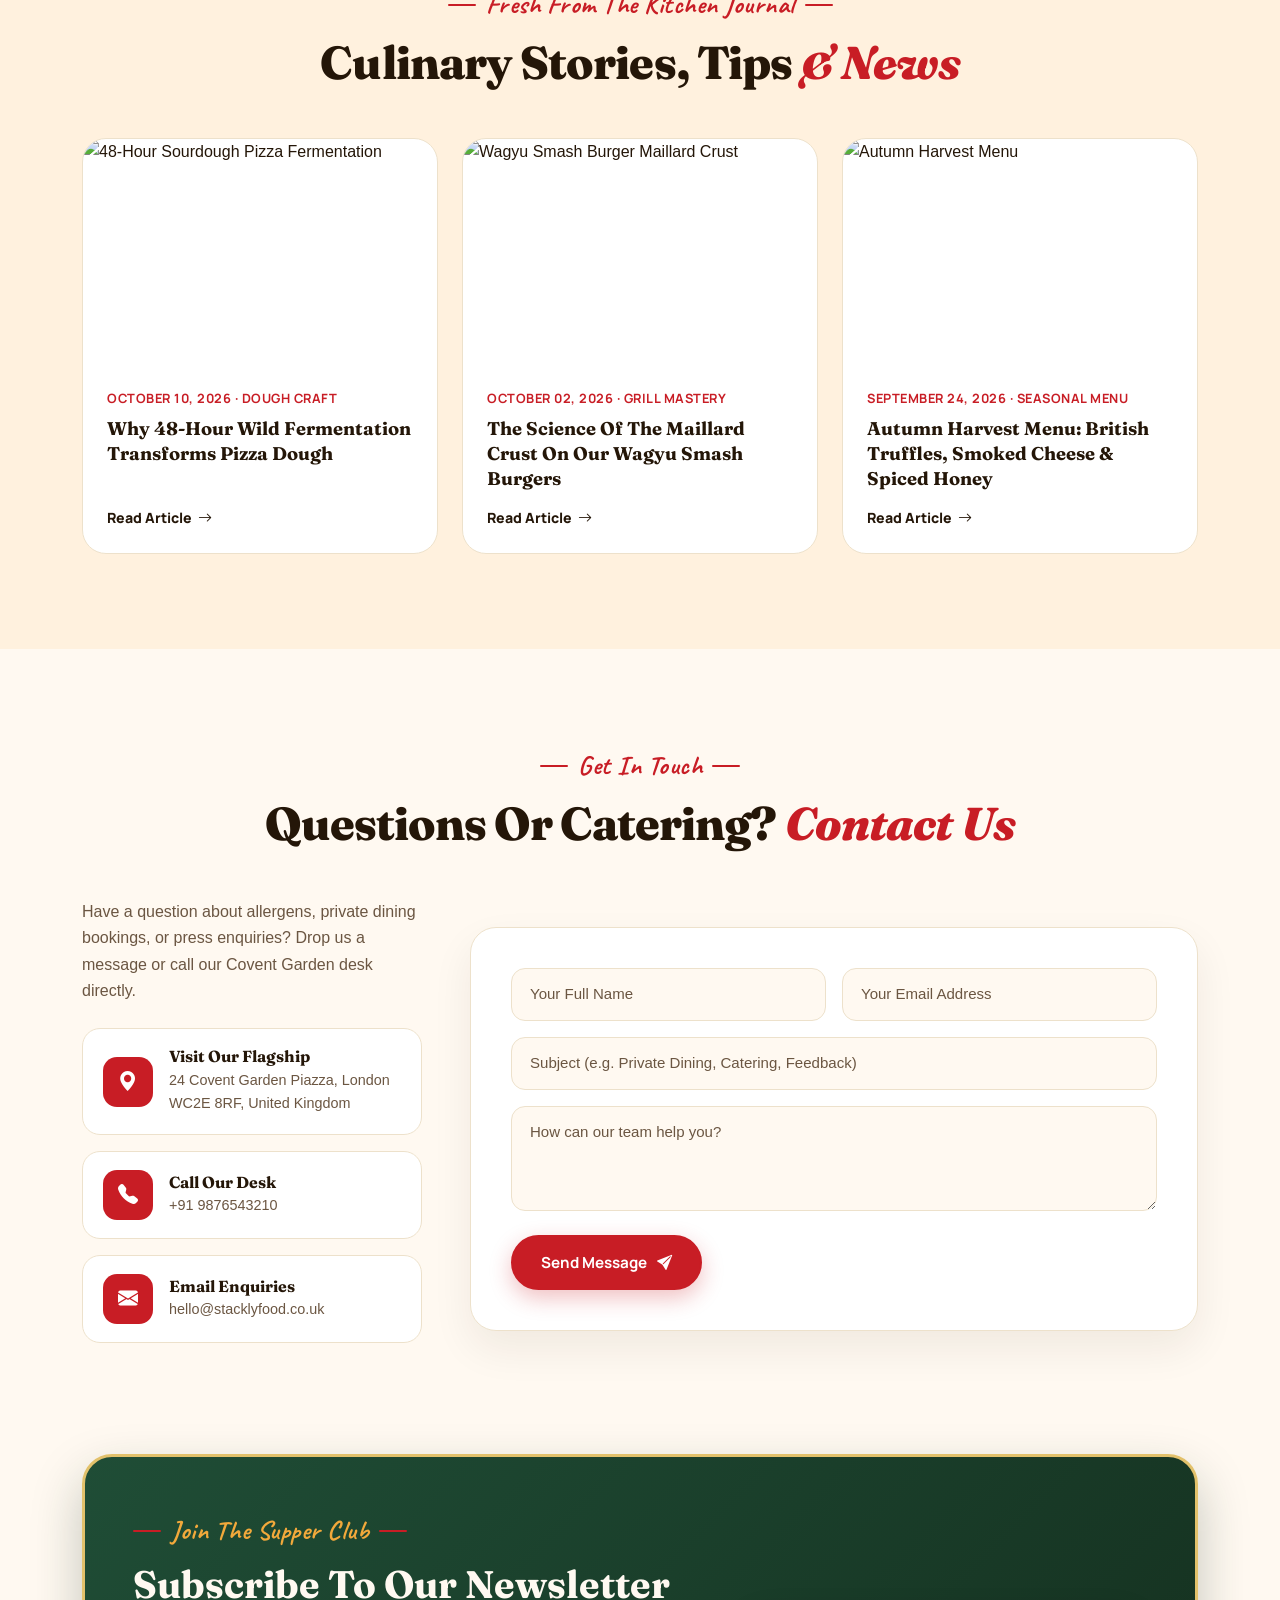
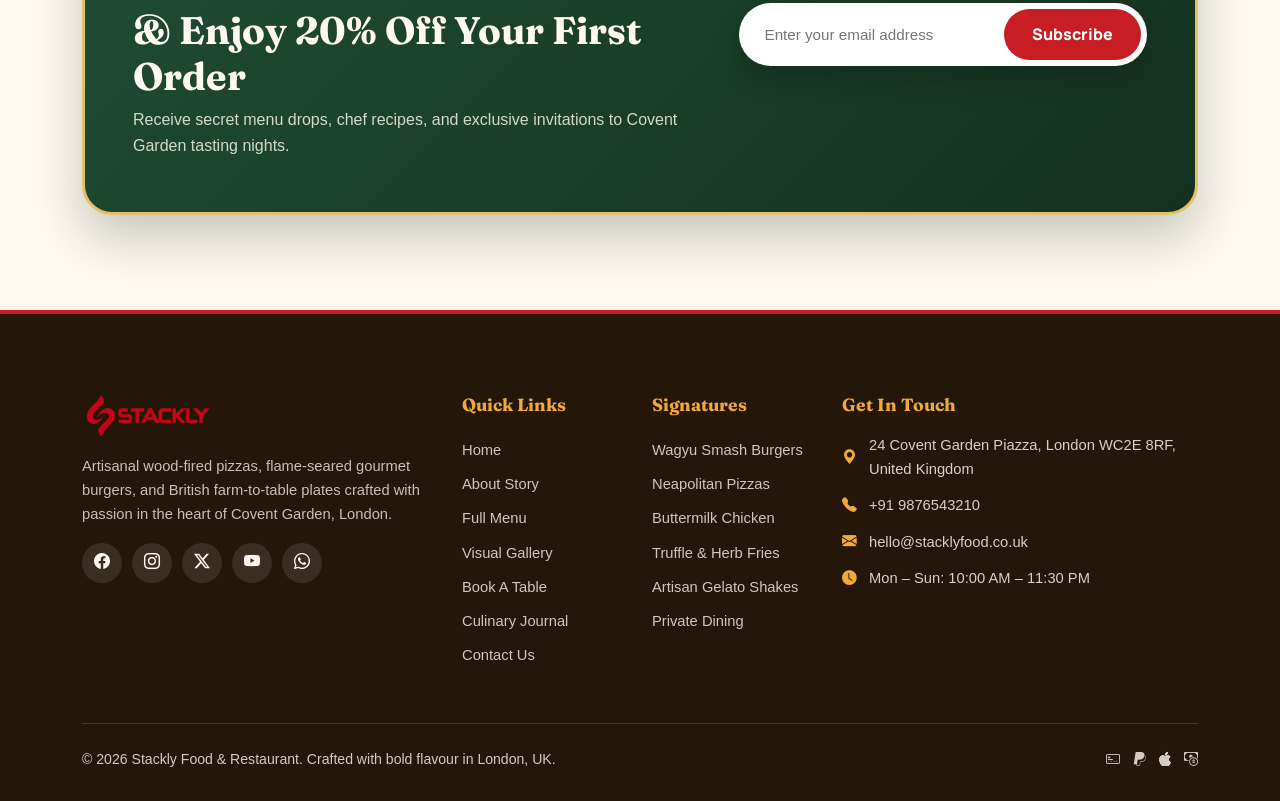
==== commit 802ac973: "refactor: 404 page added" ====
--- a/index.html
+++ b/index.html
@@ -108,7 +108,7 @@
                   font-weight="700"
                   letter-spacing="1.4"
                 >
-                  <textPath href="#" startOffset="0%">
+                  <textPath href="#circlePath" startOffset="0%">
                     100% BRITISH BEEF • WOOD FIRED •
                   </textPath>
                 </text>
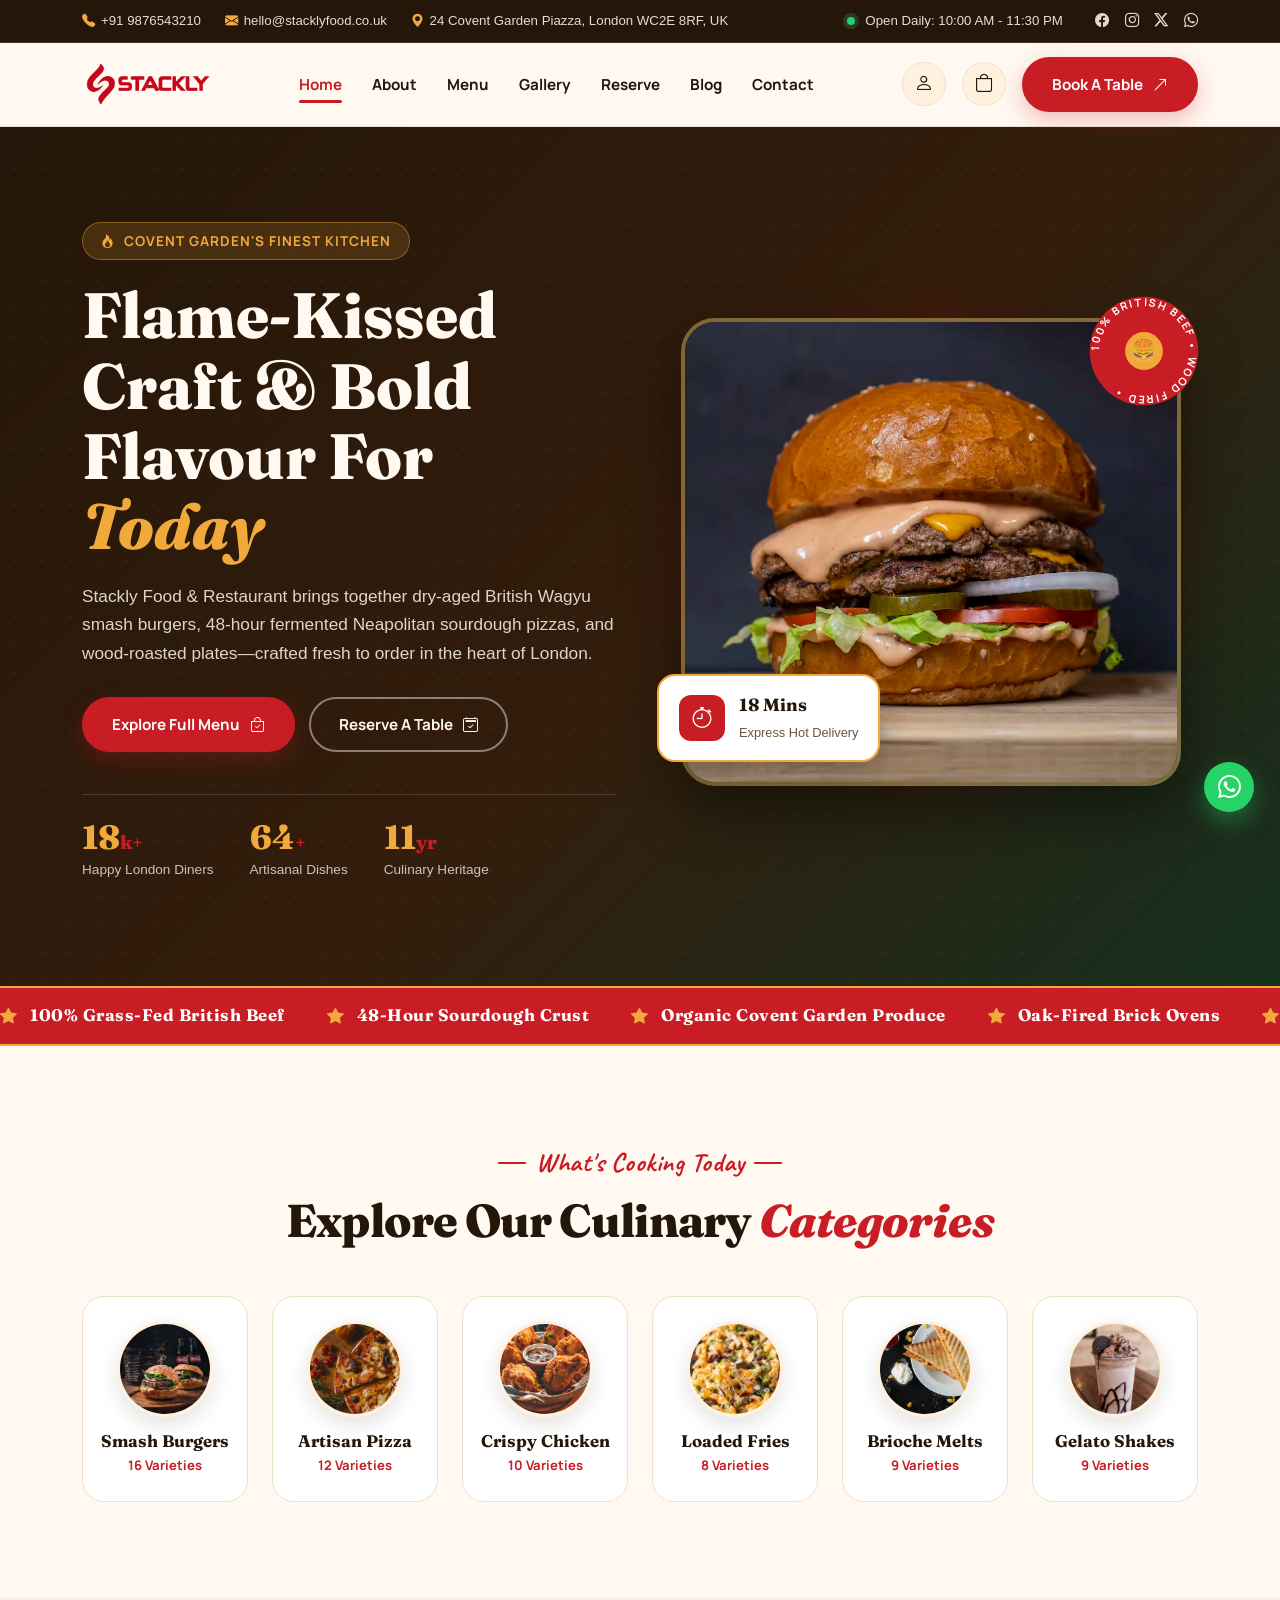
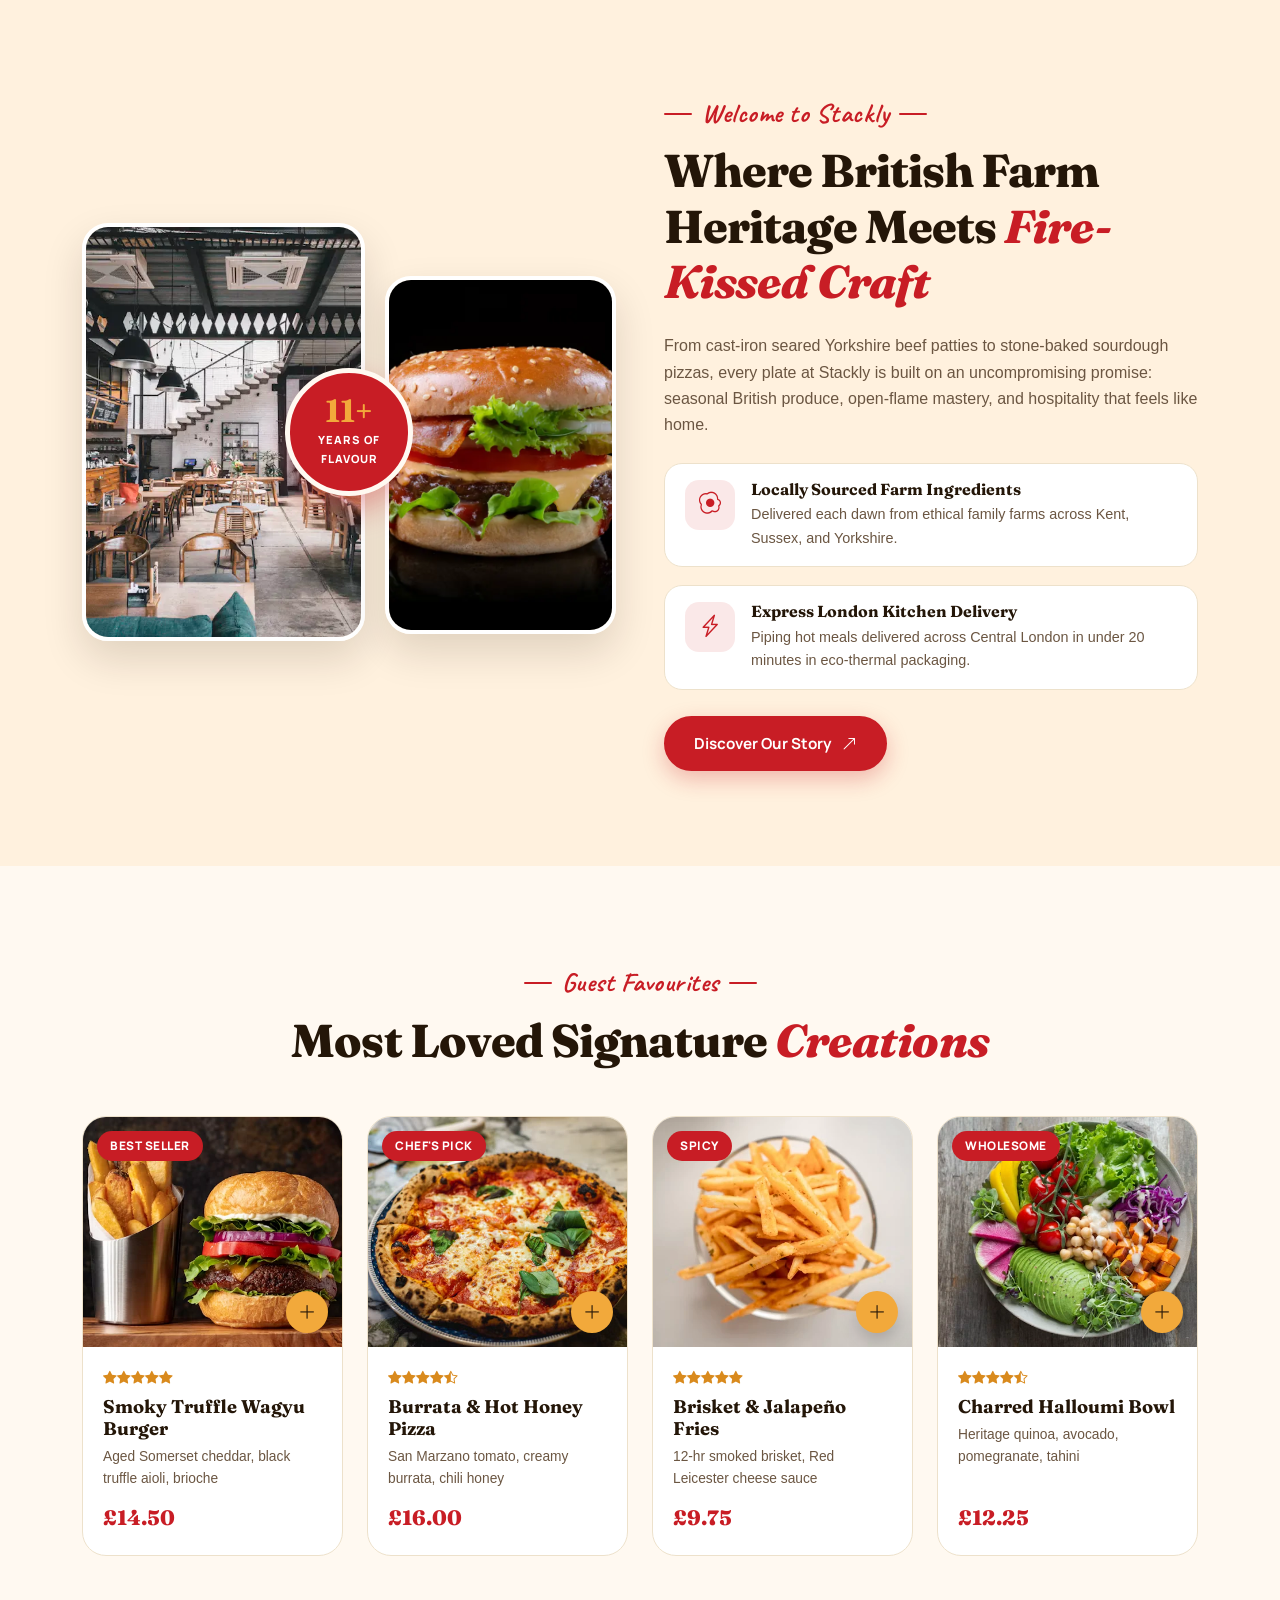
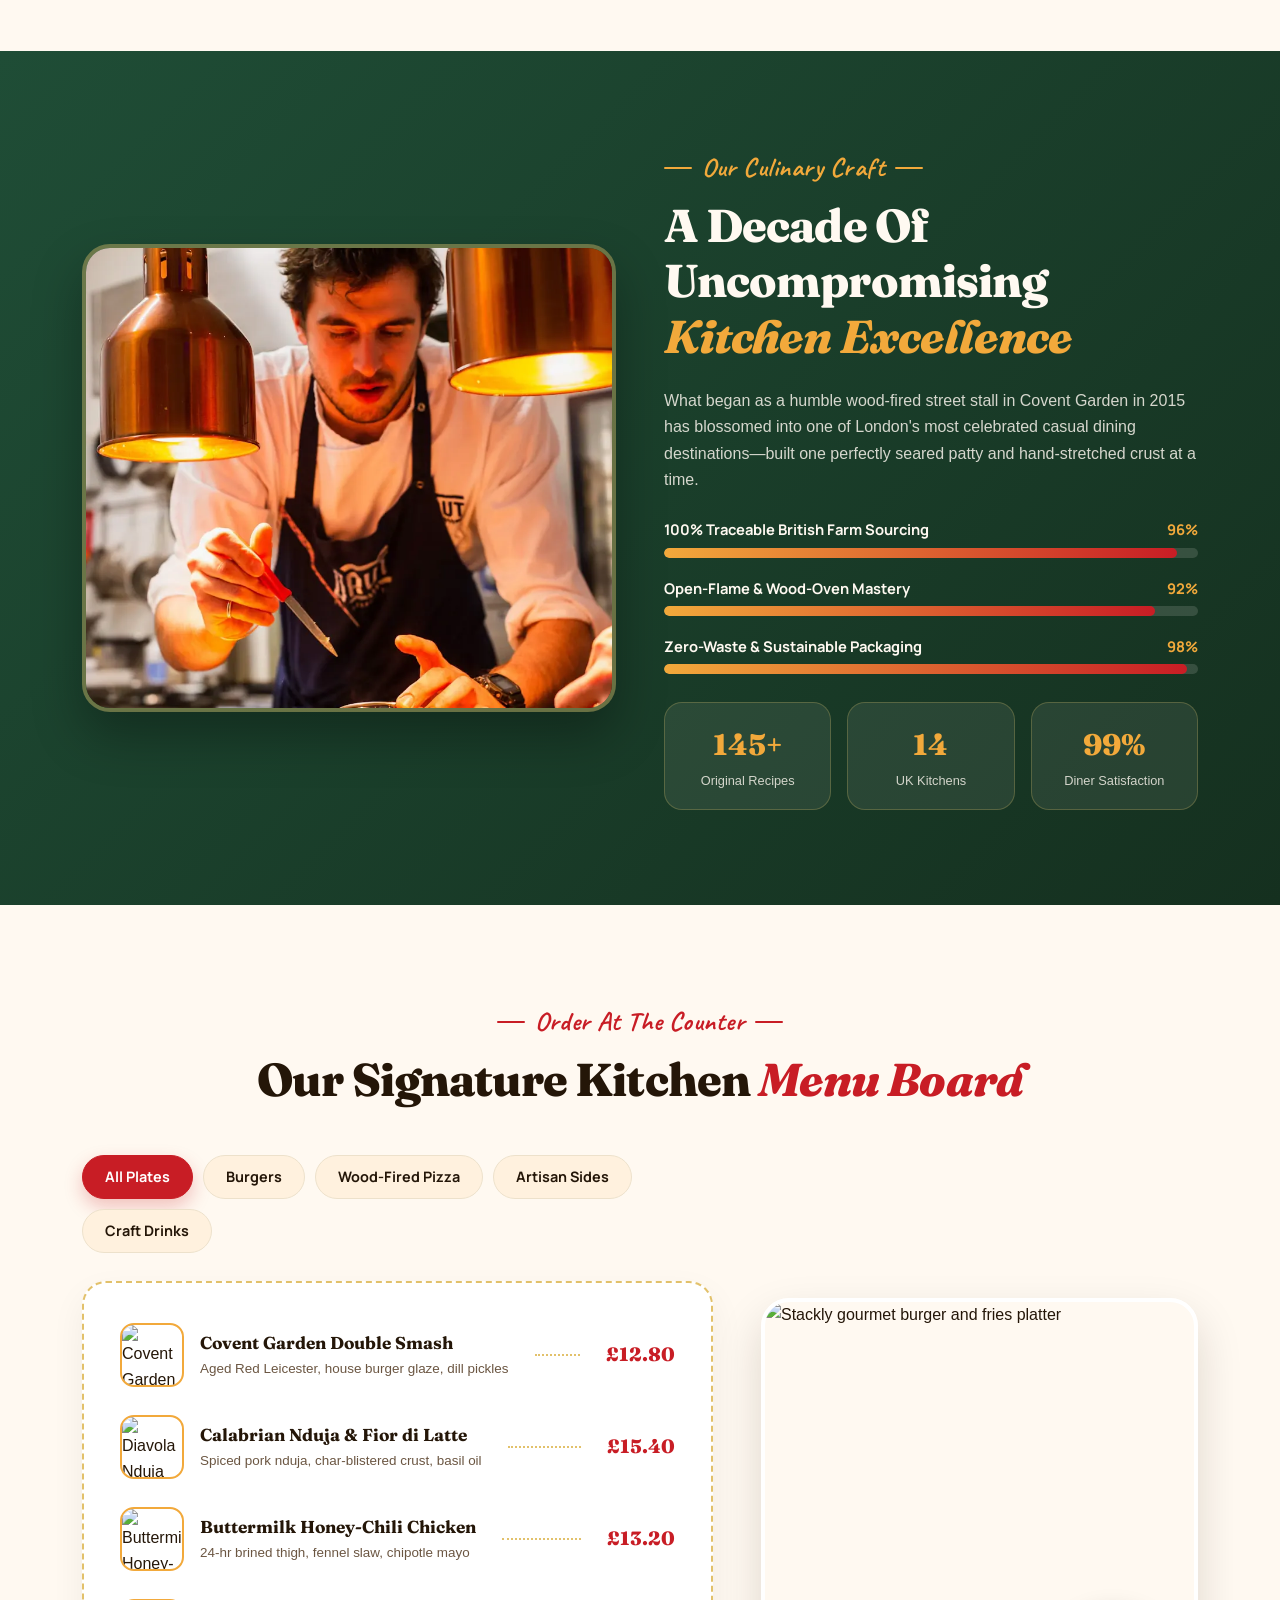
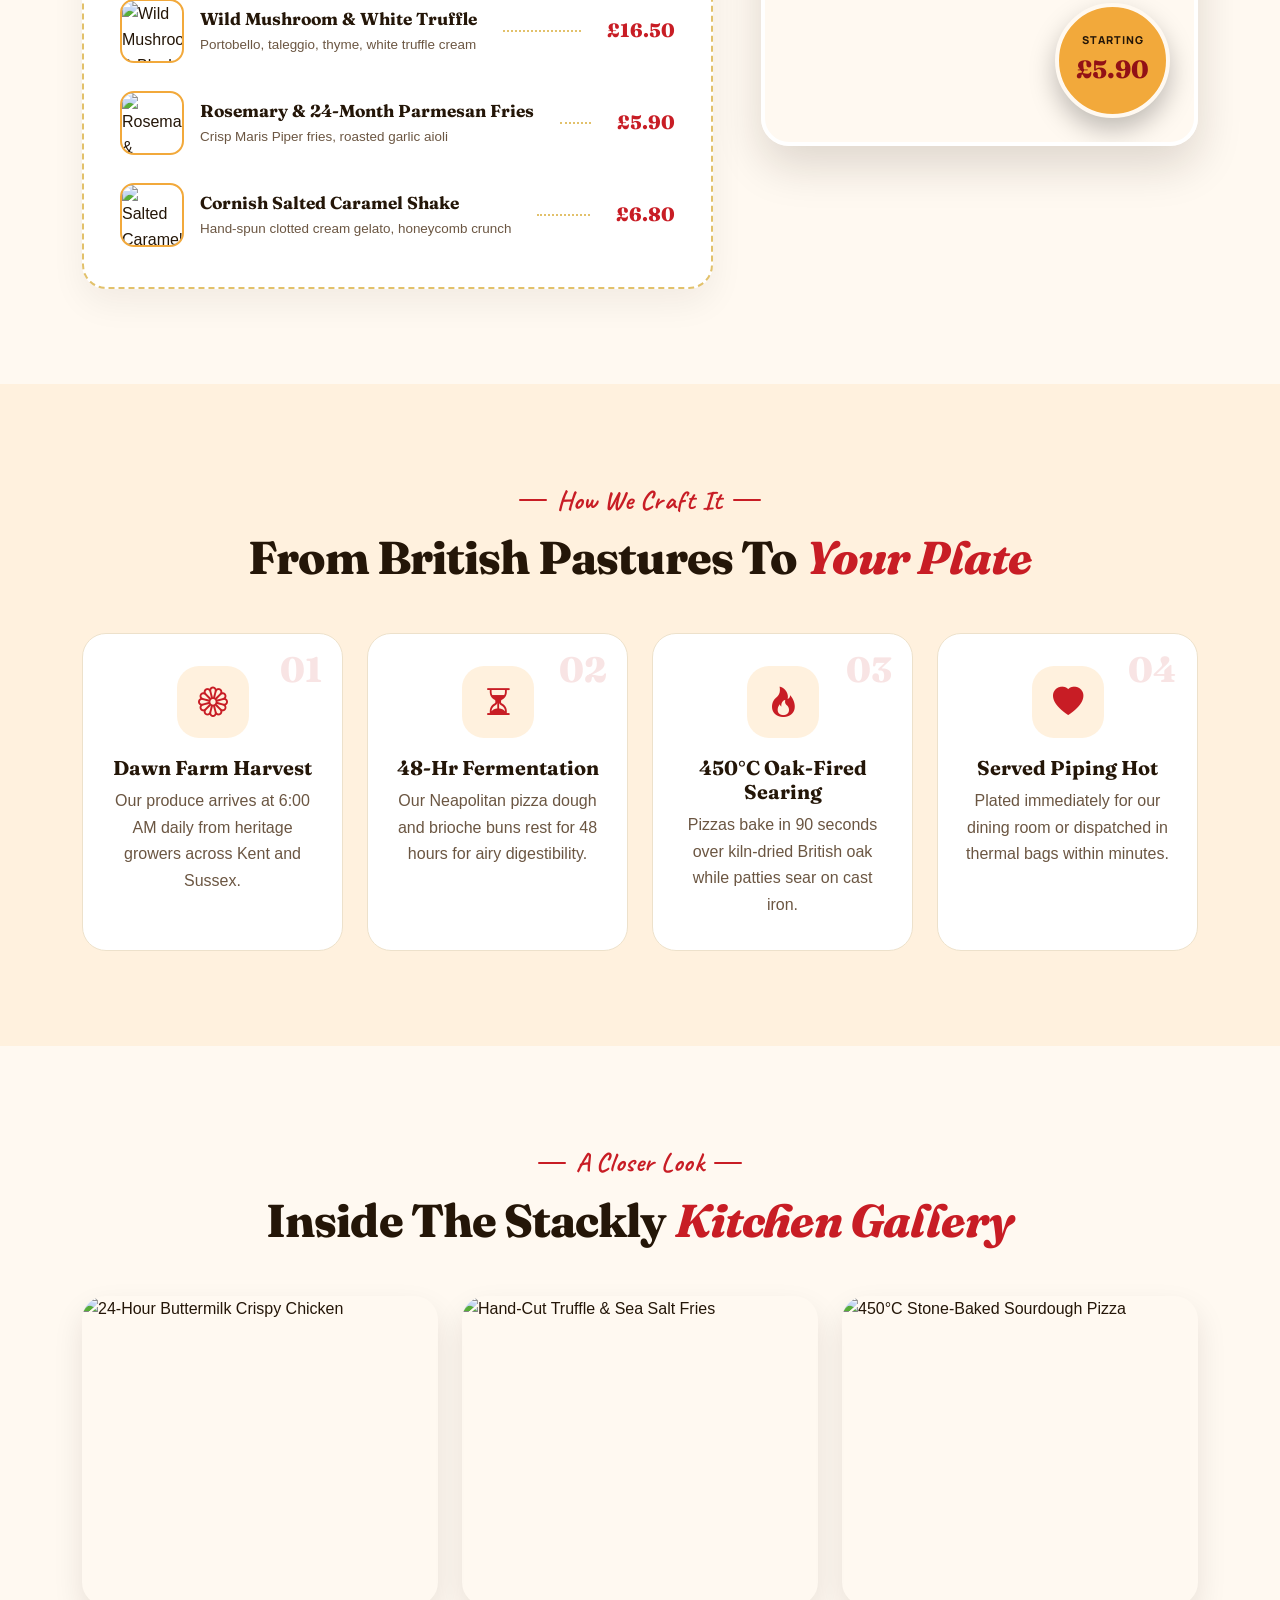
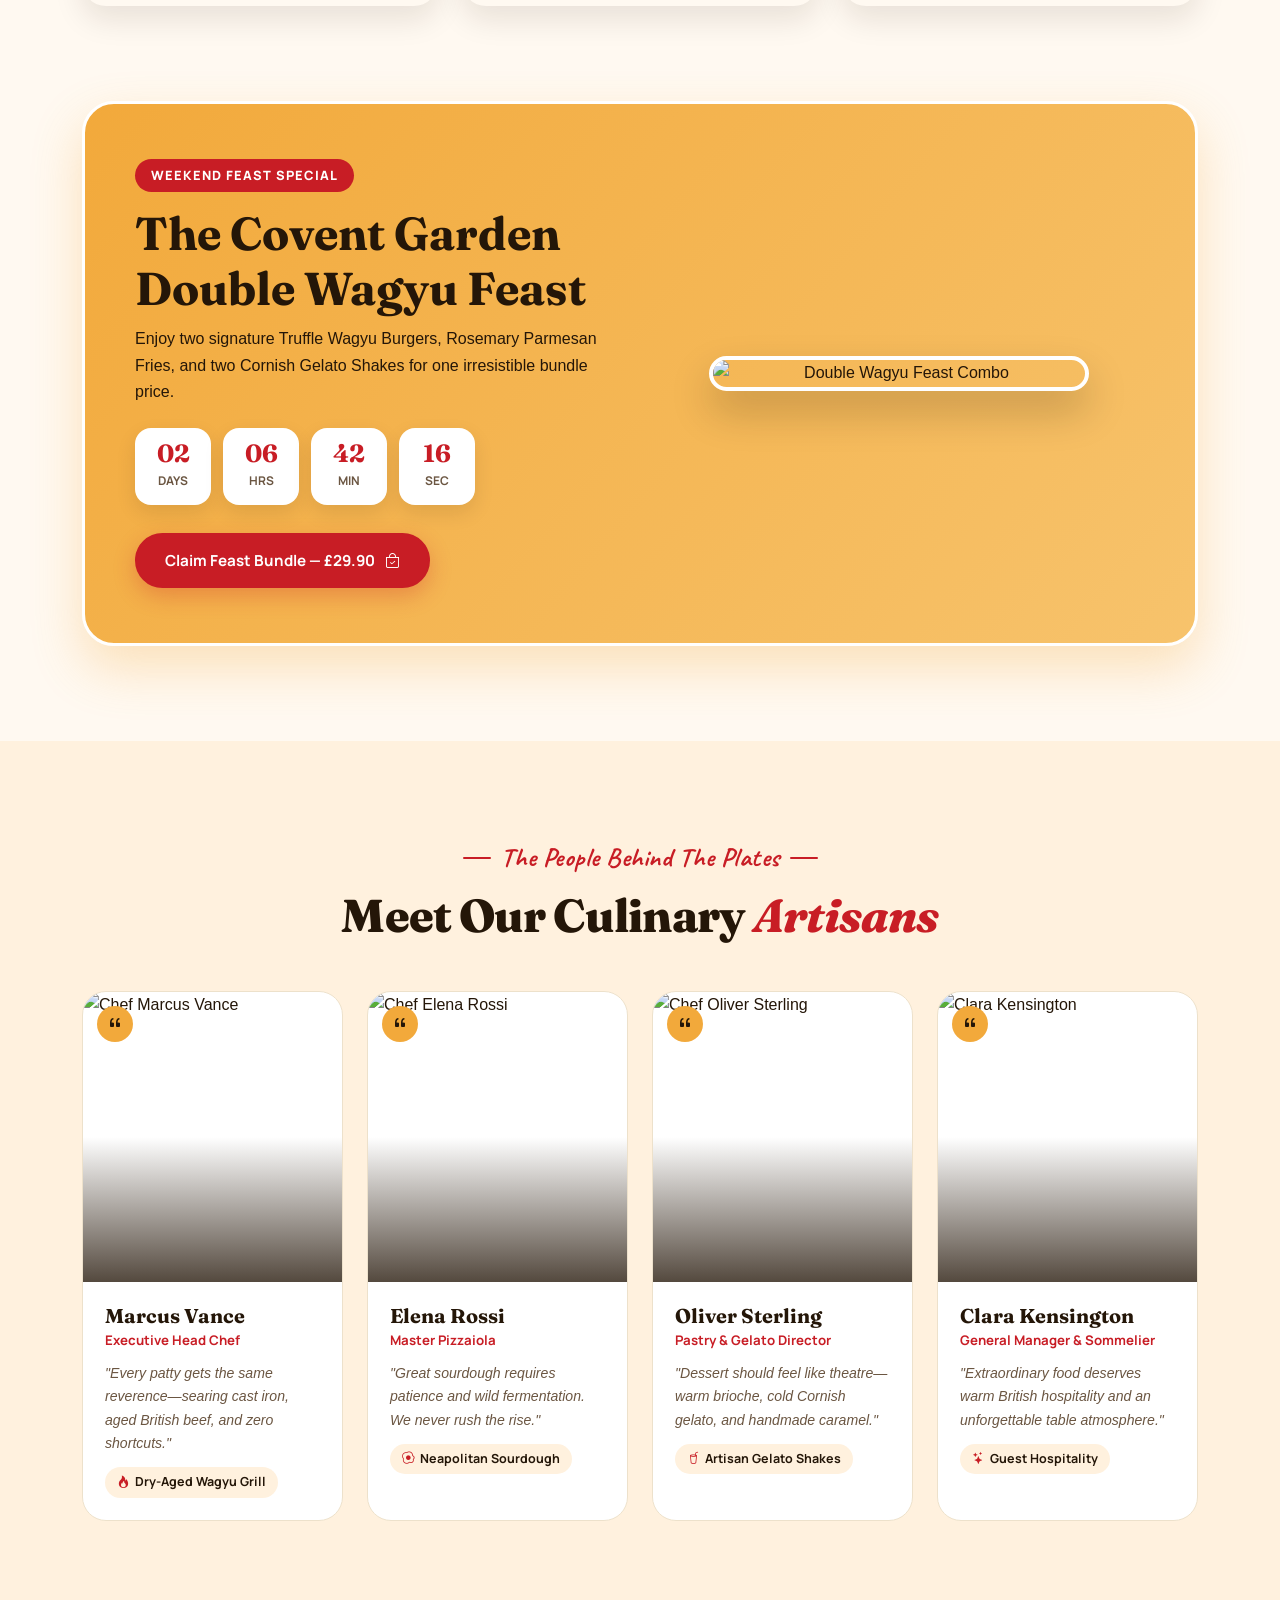
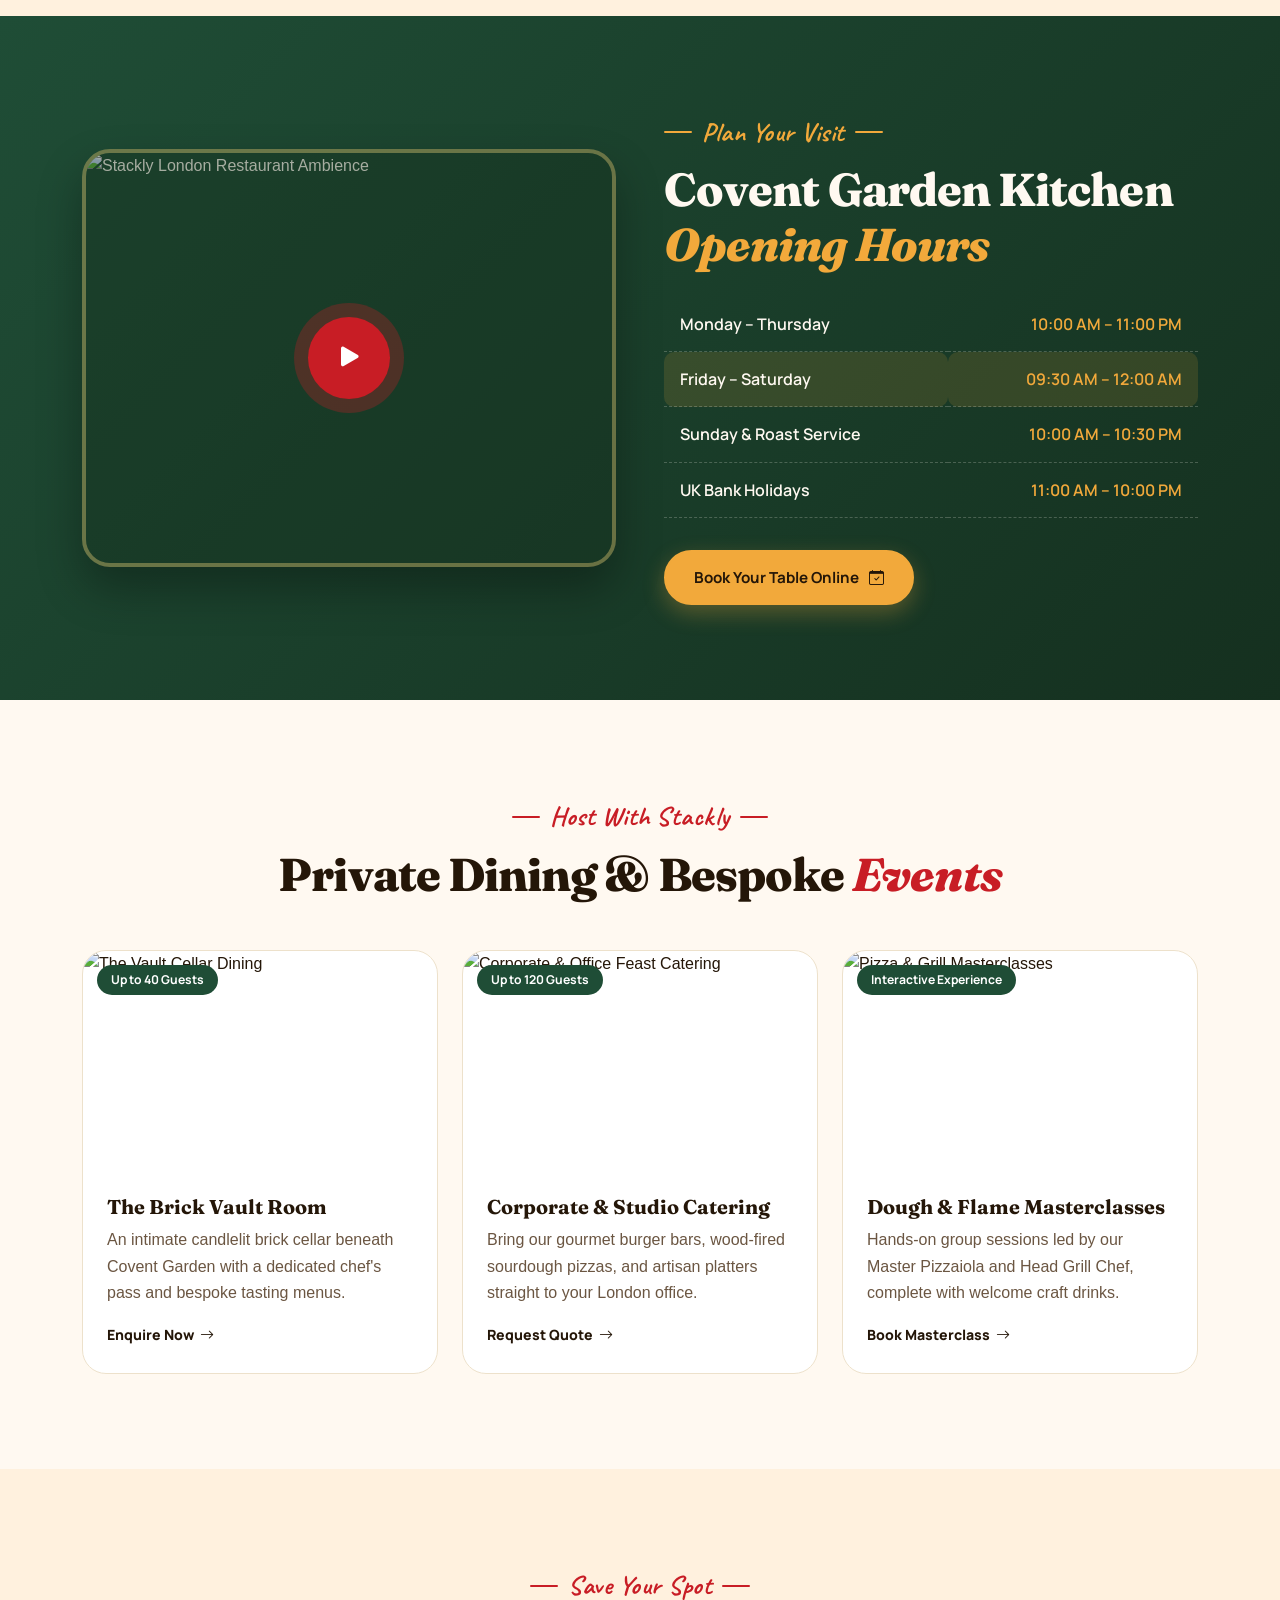
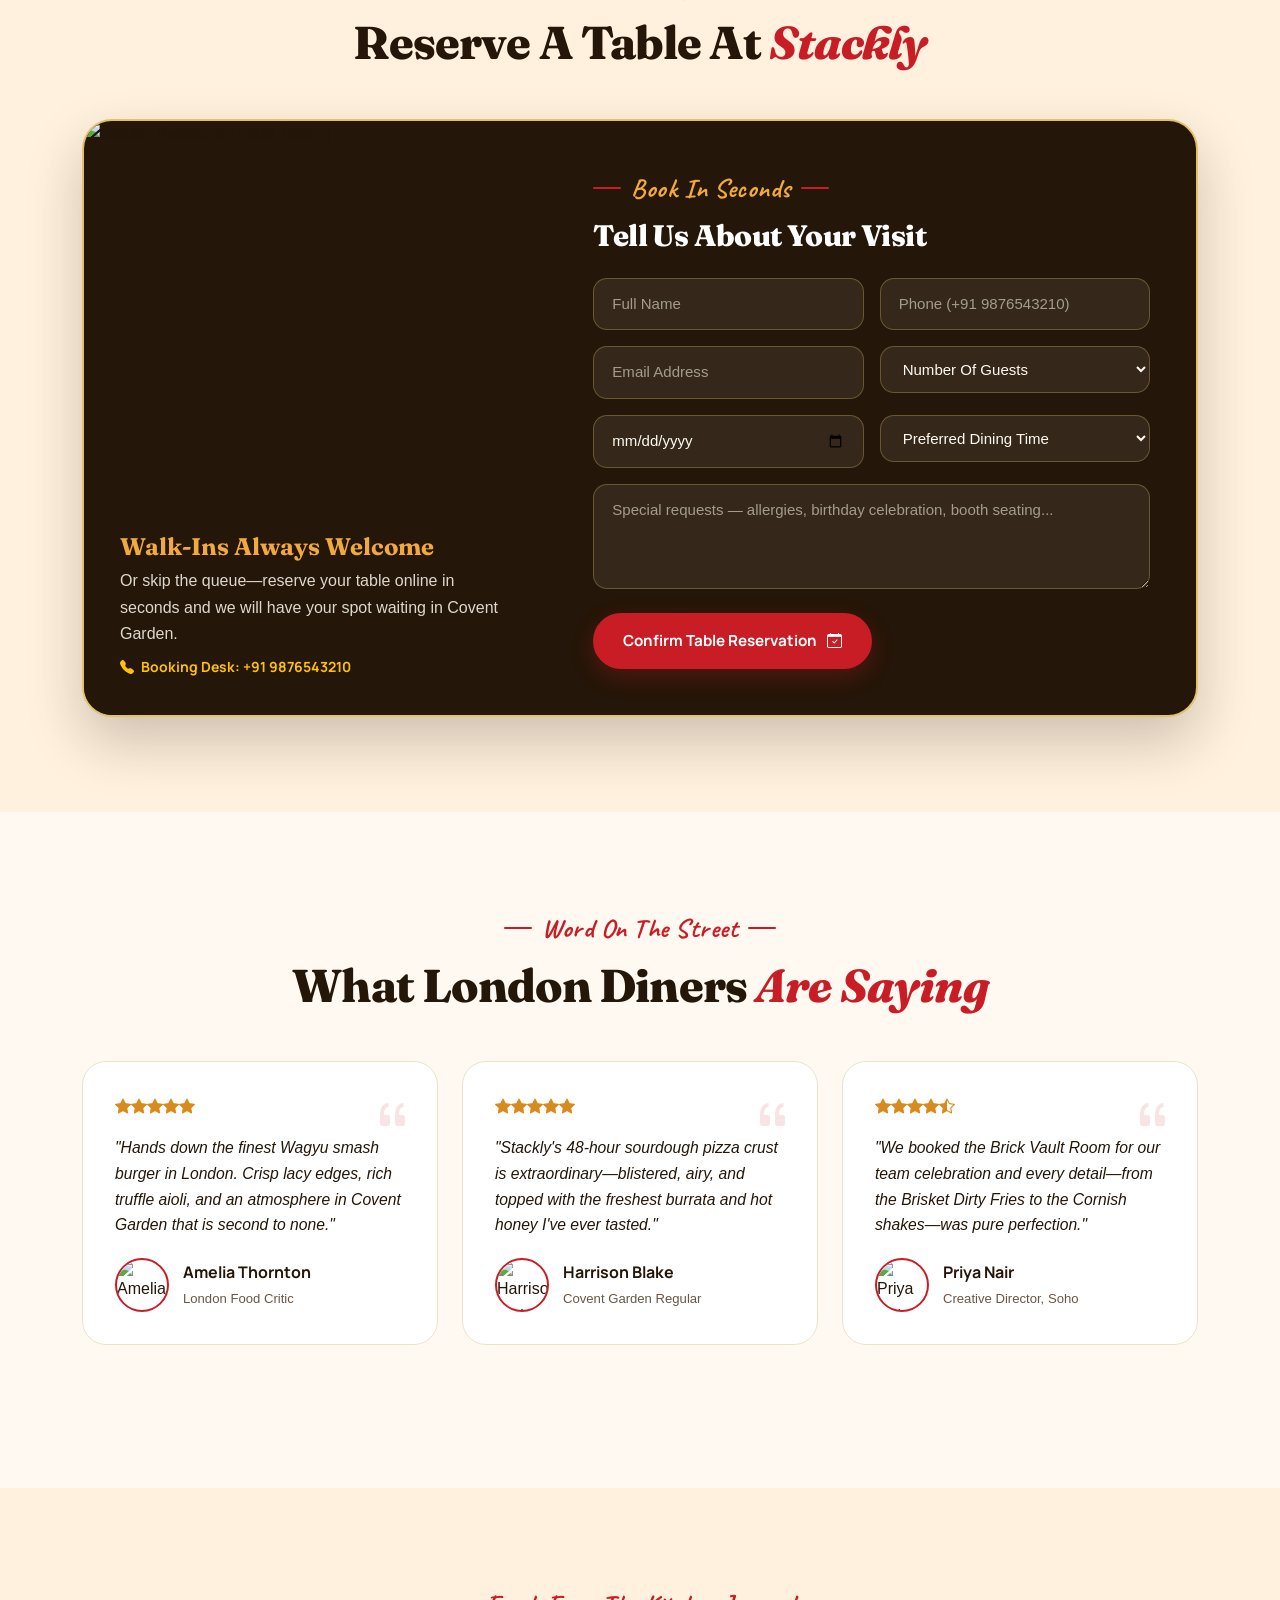
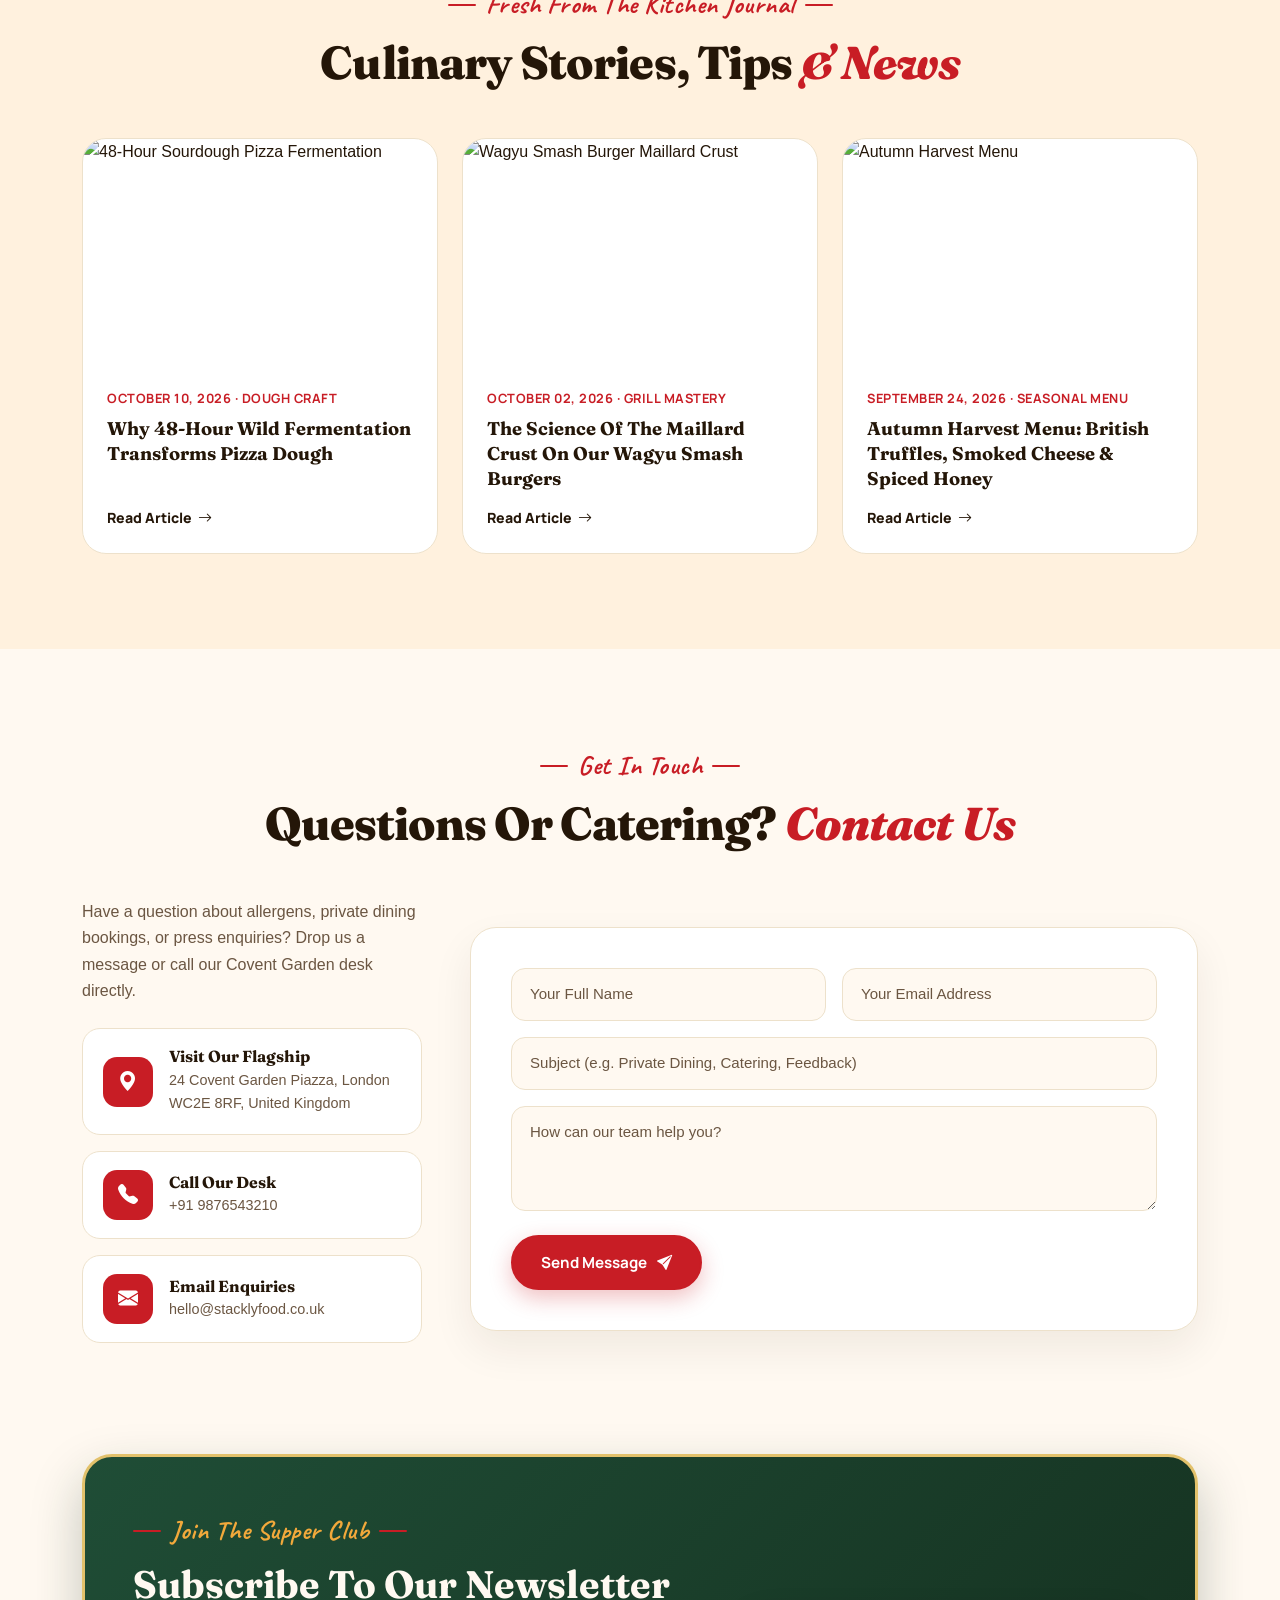
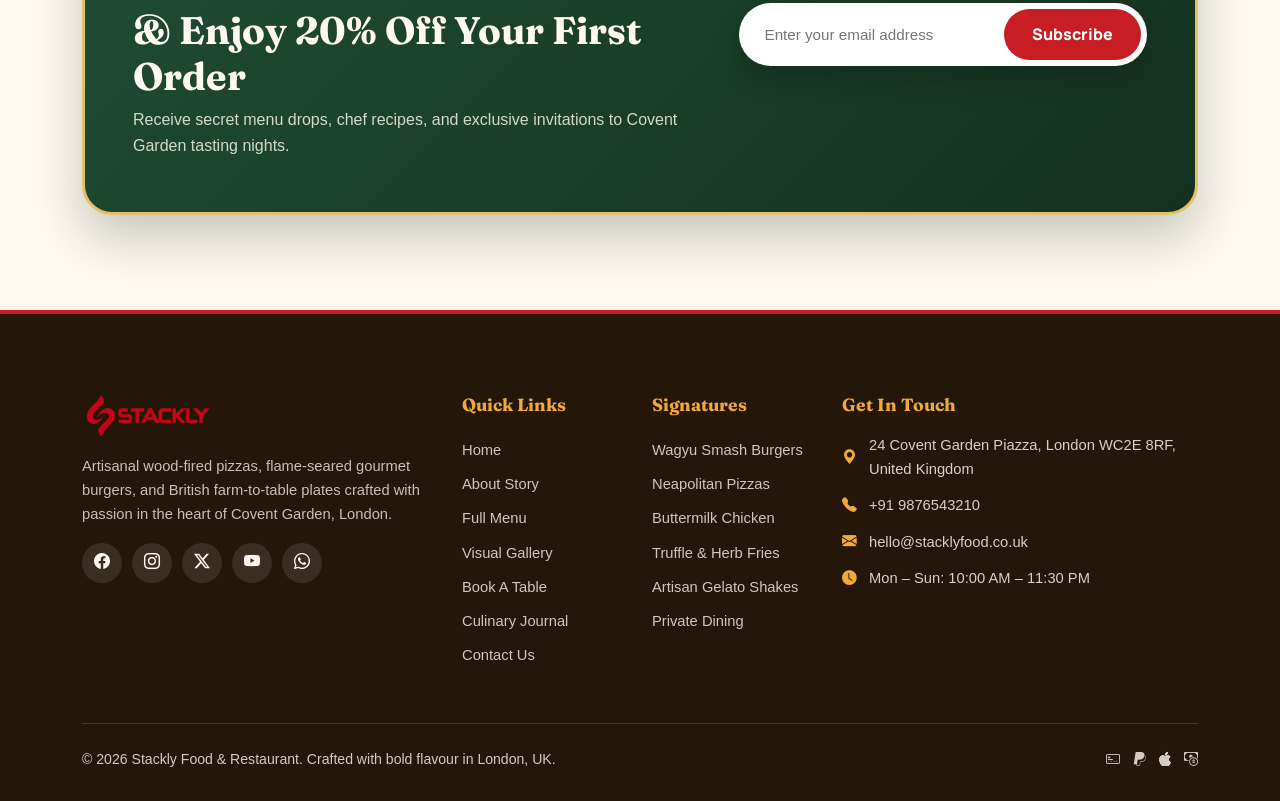
==== commit c798e4ff: "refactor: form corrections" ====
--- a/index.html
+++ b/index.html
@@ -1205,16 +1205,20 @@
                     <div class="col-md-6">
                       <input
                         type="text"
-                        class="form-control-custom"
+                        class="form-control-custom input-username"
                         placeholder="Full Name"
+                        maxlength="16"
                         required
                       />
                     </div>
                     <div class="col-md-6">
                       <input
                         type="tel"
-                        class="form-control-custom"
+                        class="form-control-custom input-number"
                         placeholder="Phone (+91 9876543210)"
+                        inputmode="numeric"
+                        minlength="10"
+                        maxlength="10"
                         required
                       />
                     </div>
@@ -1255,7 +1259,8 @@
                     <div class="col-12">
                       <textarea
                         class="form-control-custom"
-                        placeholder="Special requests (optional) — allergies, birthday celebration, booth seating..."
+                        placeholder="Special requests — allergies, birthday celebration, booth seating..."
+                        required
                       ></textarea>
                     </div>
                   </div>
@@ -1508,8 +1513,9 @@
                   <div class="col-md-6">
                     <input
                       type="text"
-                      class="form-control-custom"
+                      class="form-control-custom input-username"
                       placeholder="Your Full Name"
+                      maxlength="16"
                       required
                     />
                   </div>
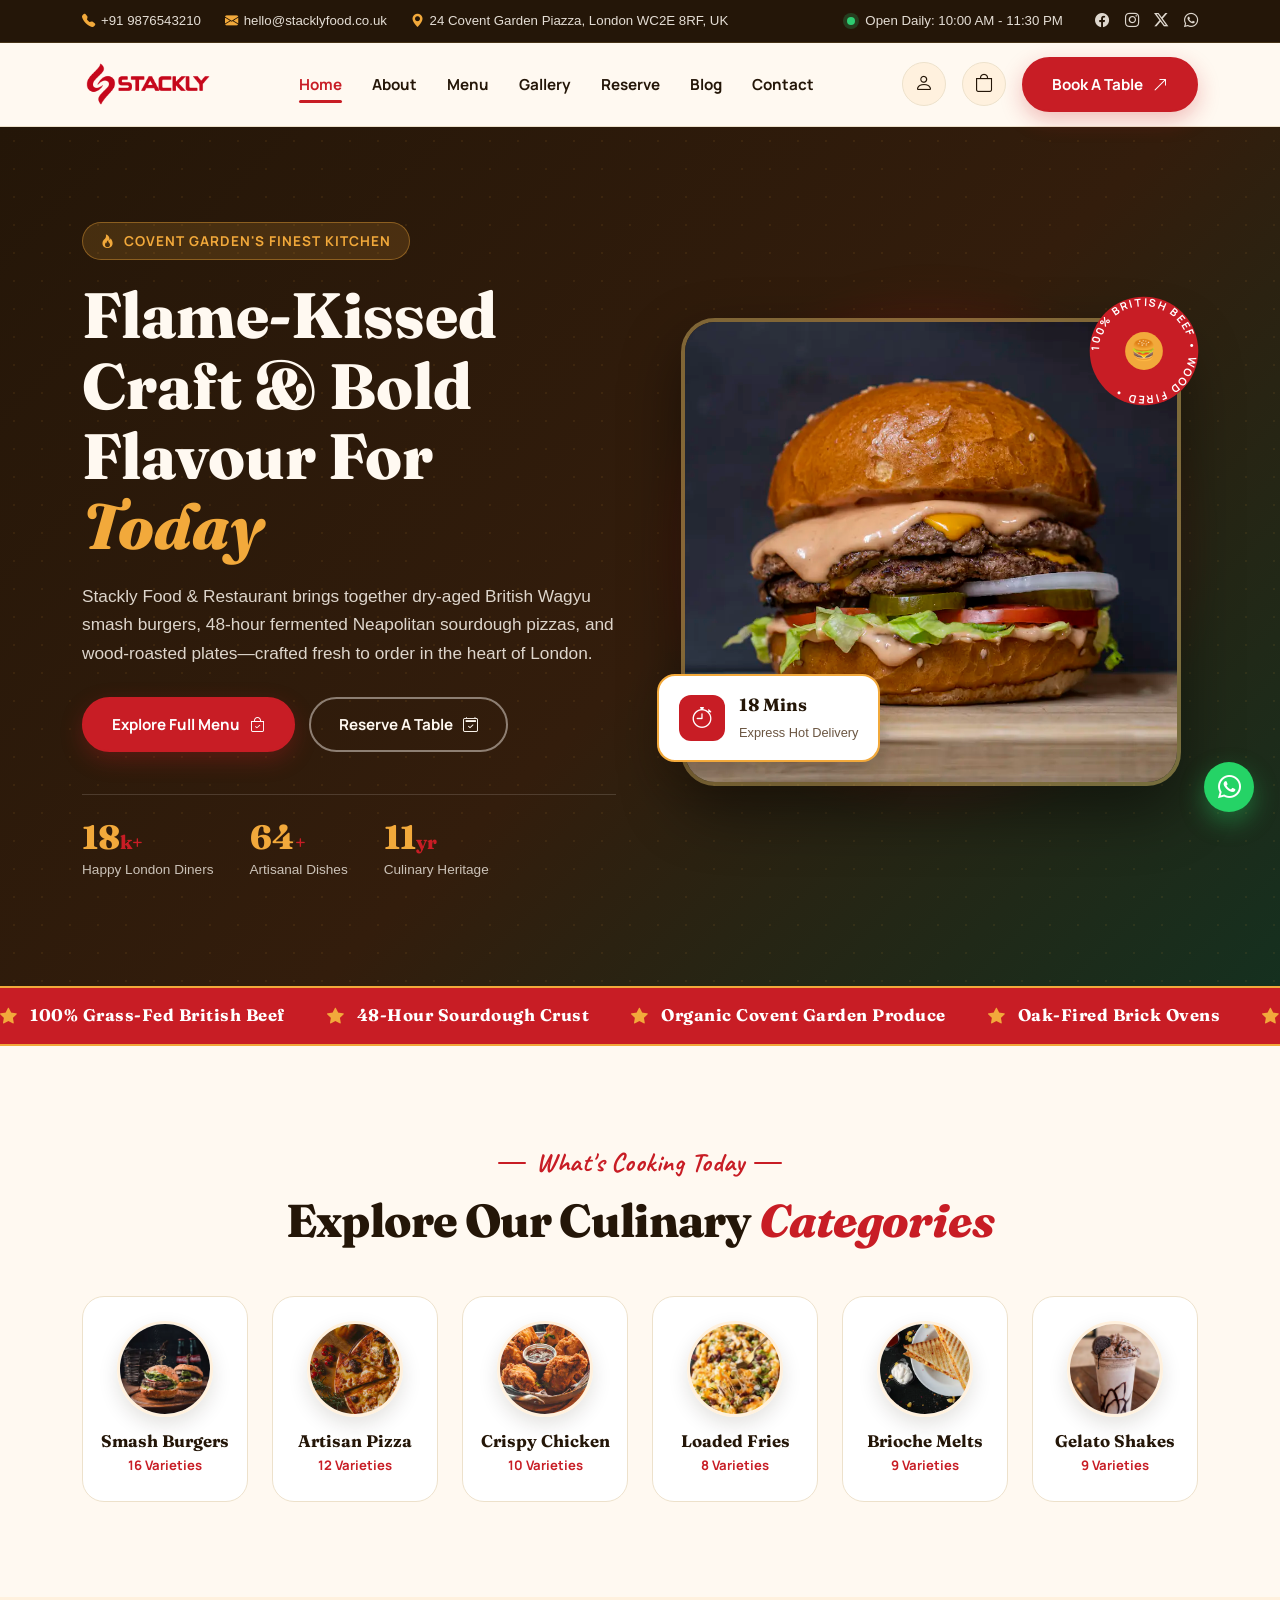
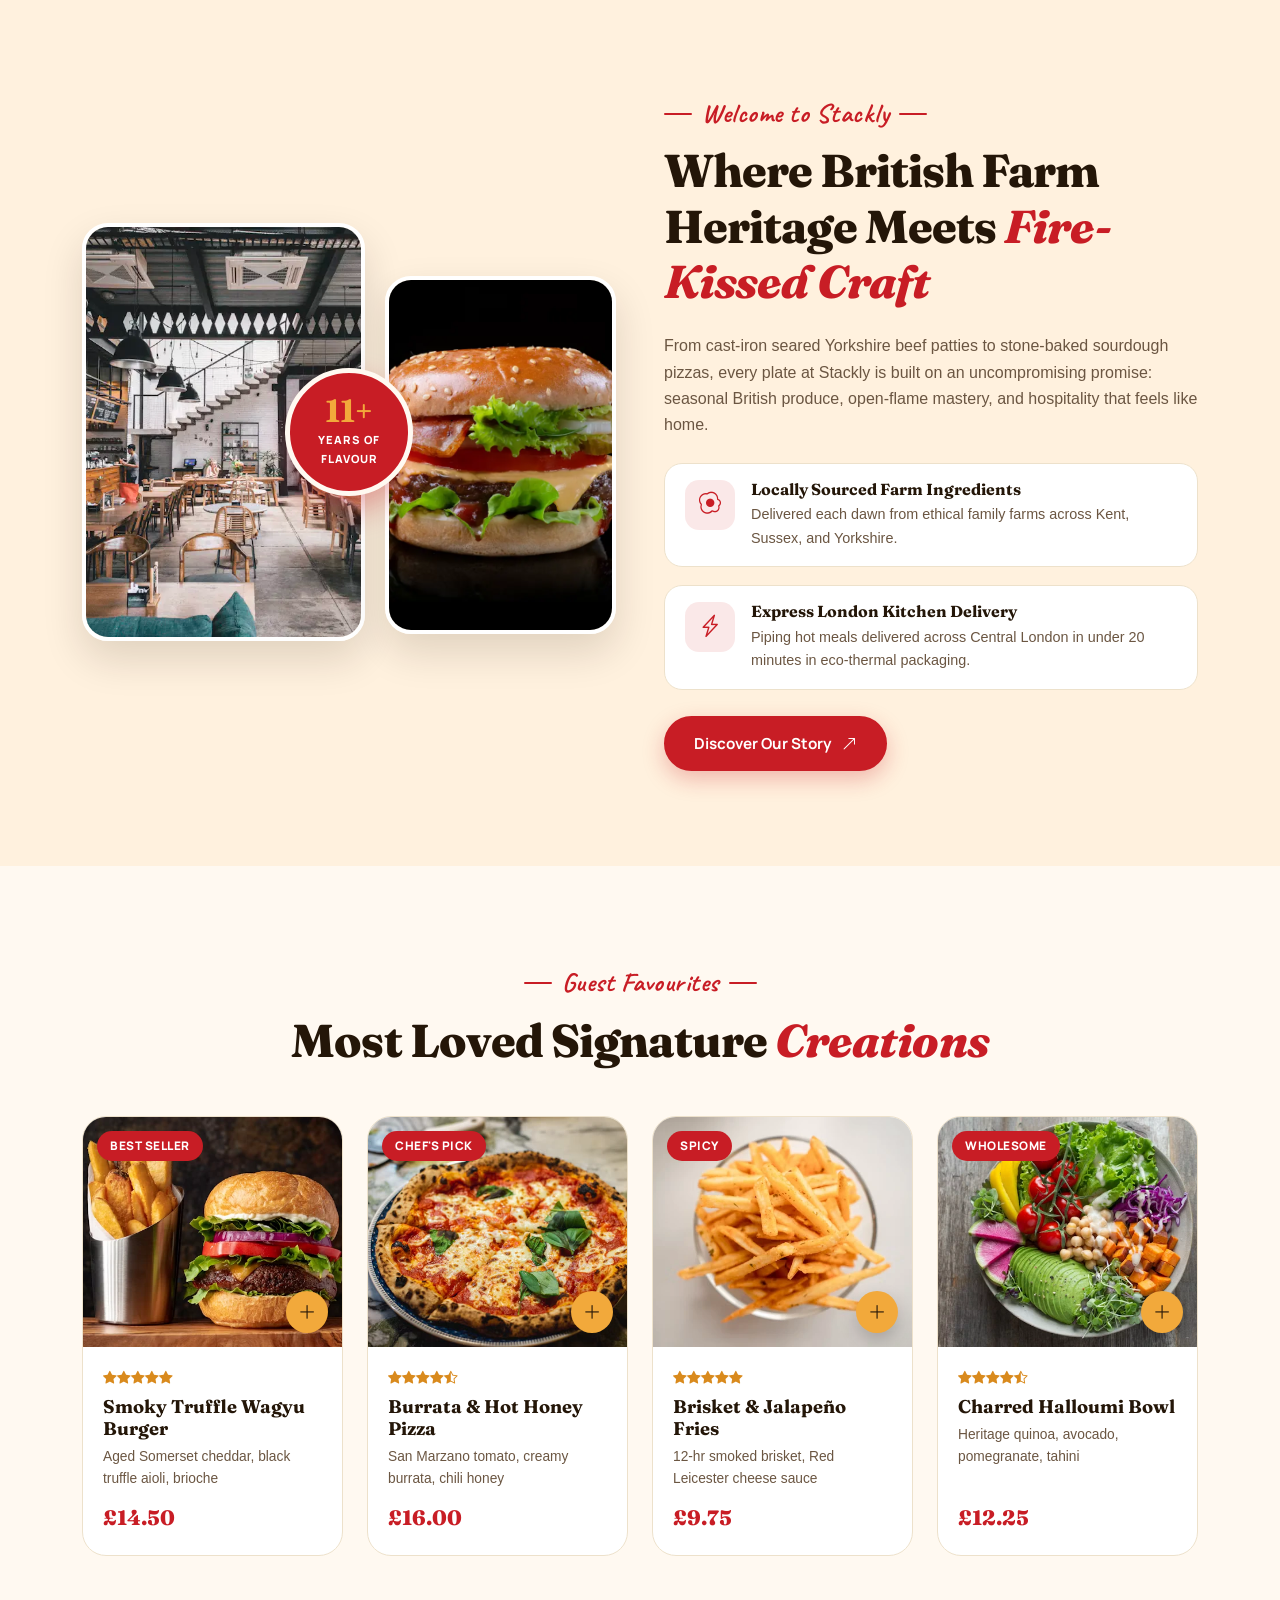
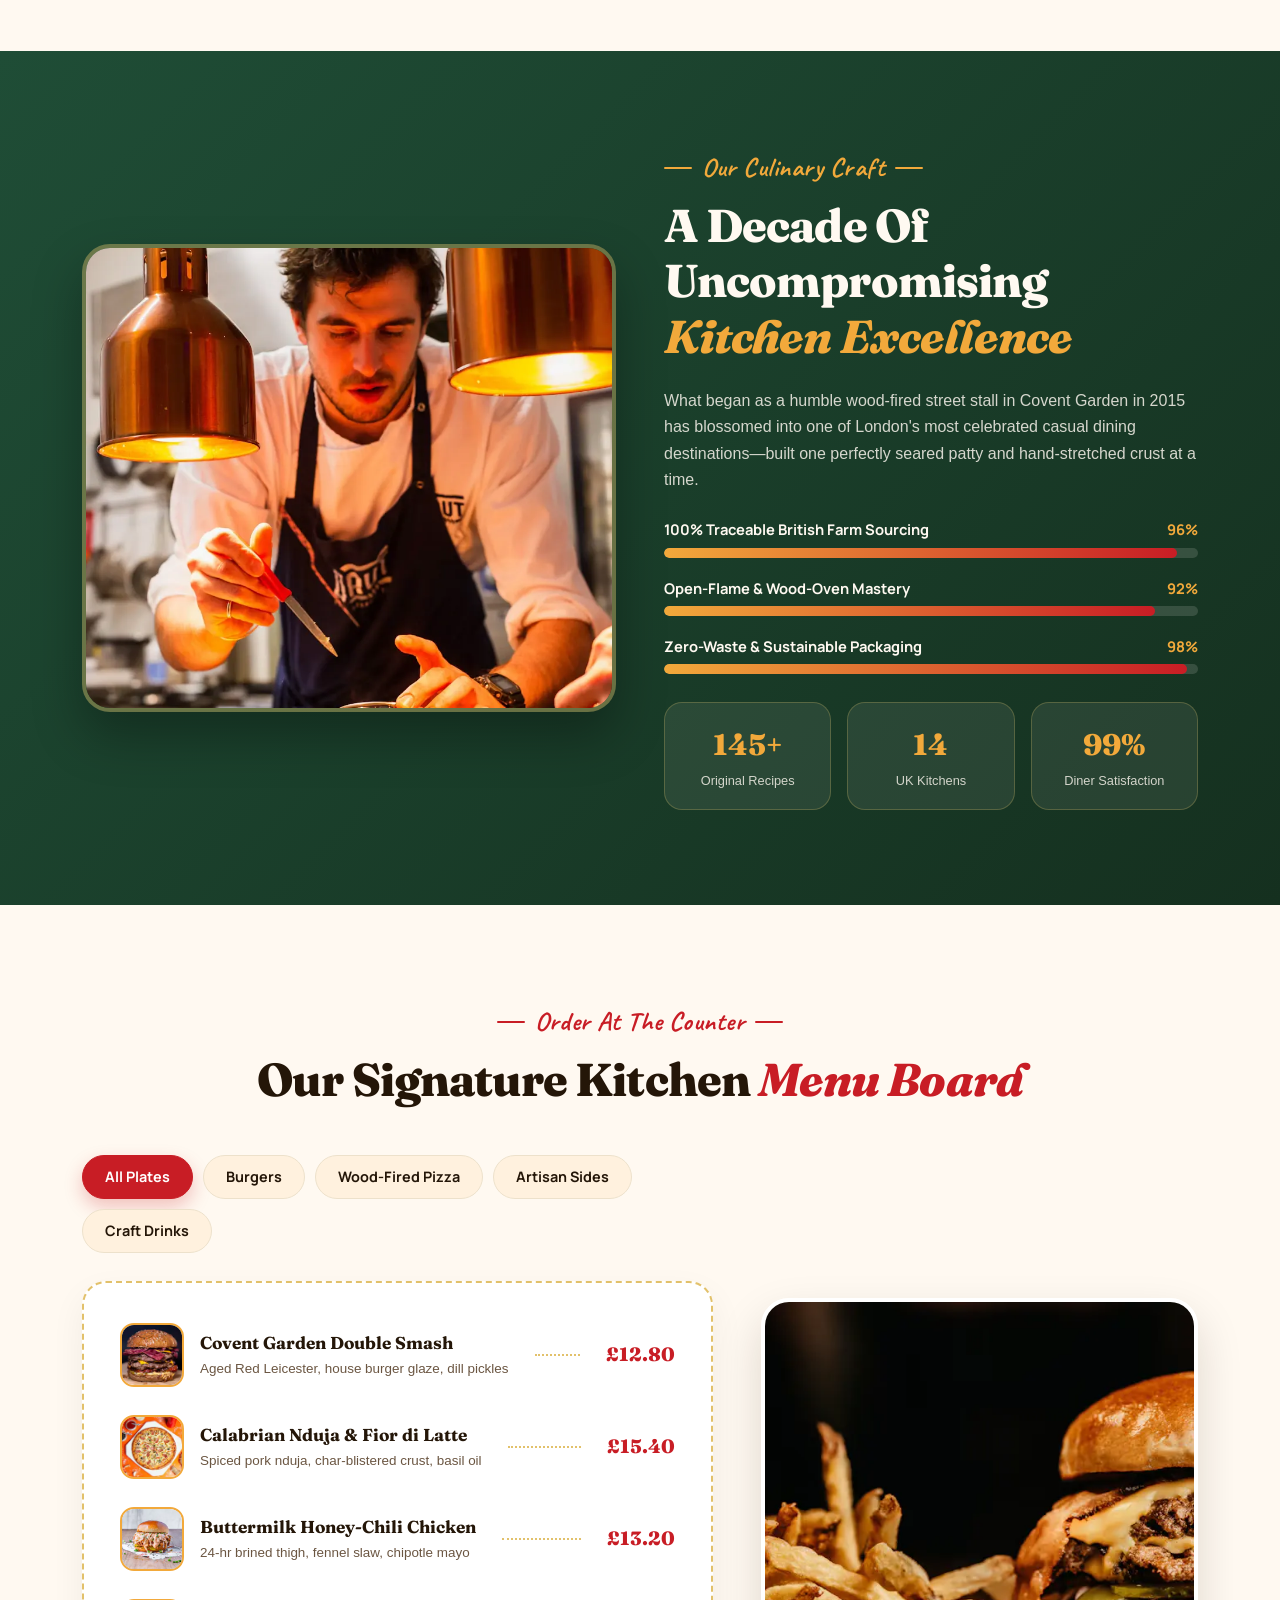
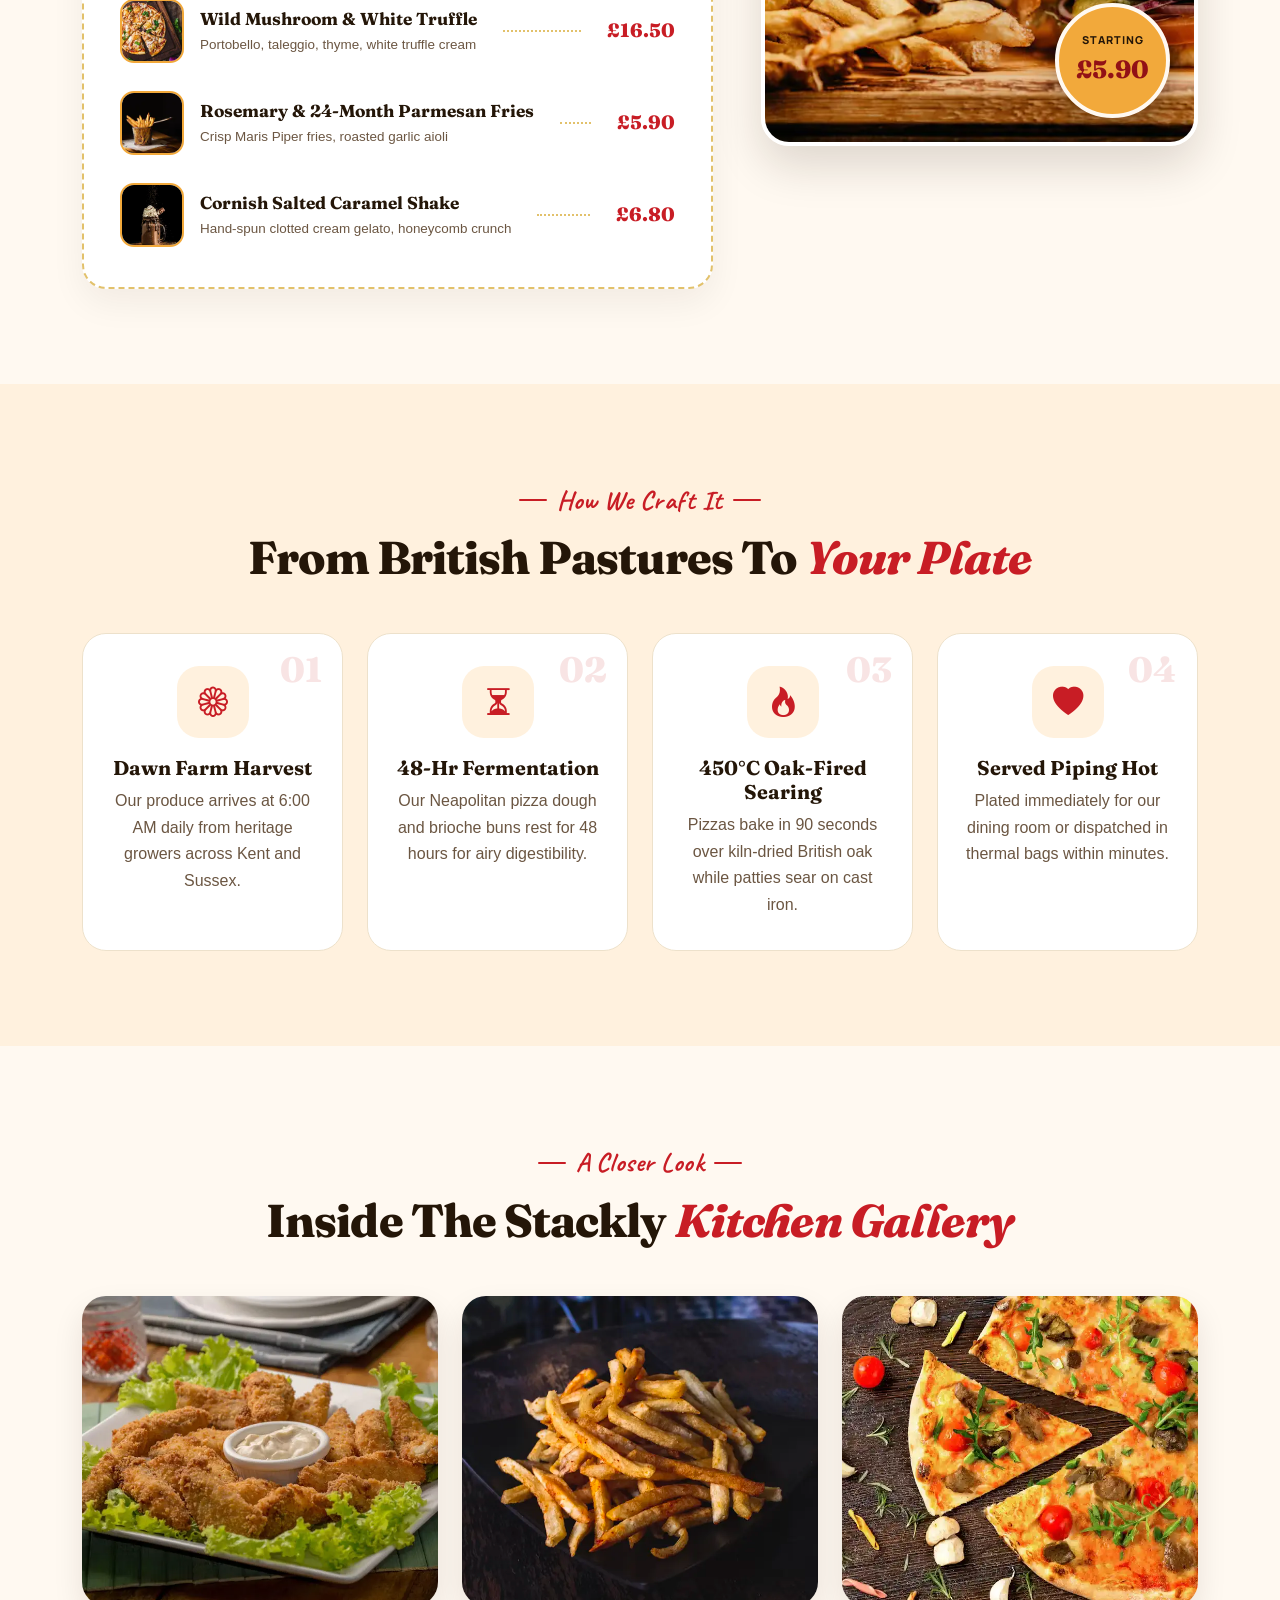
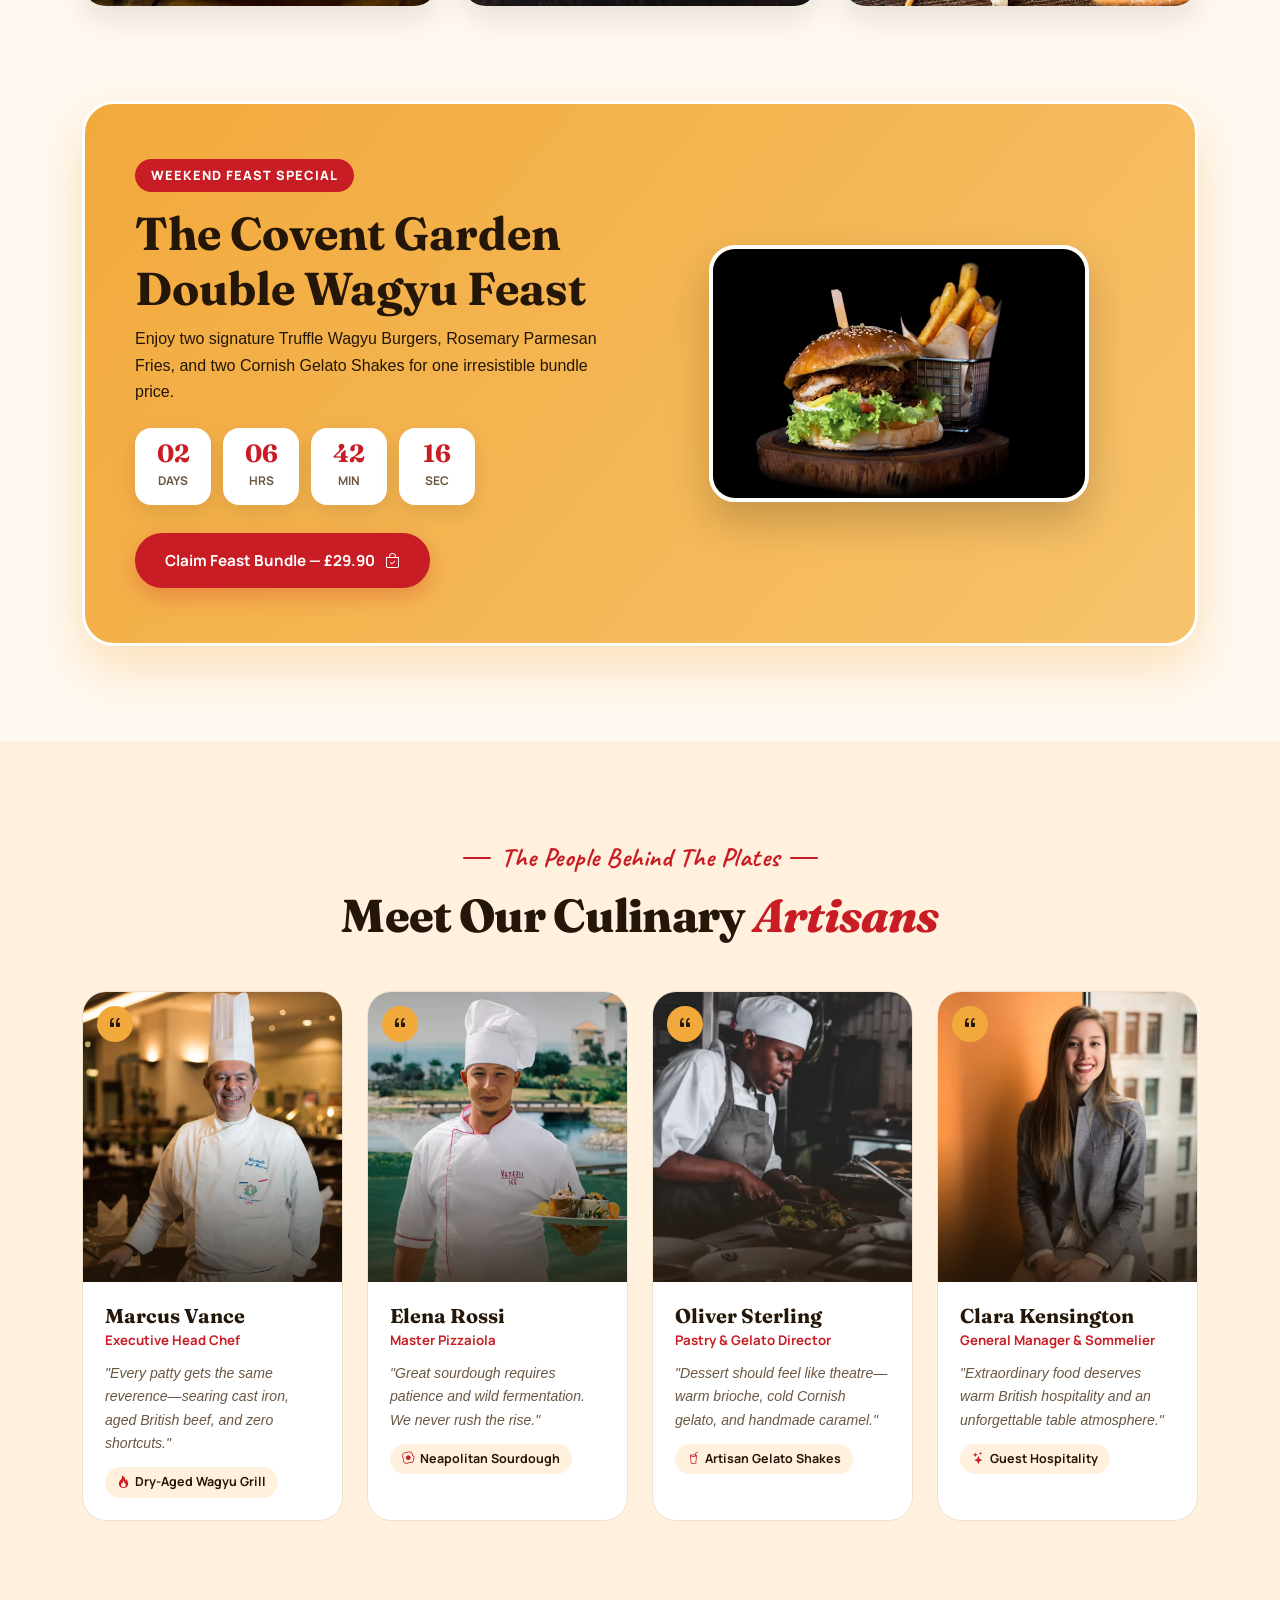
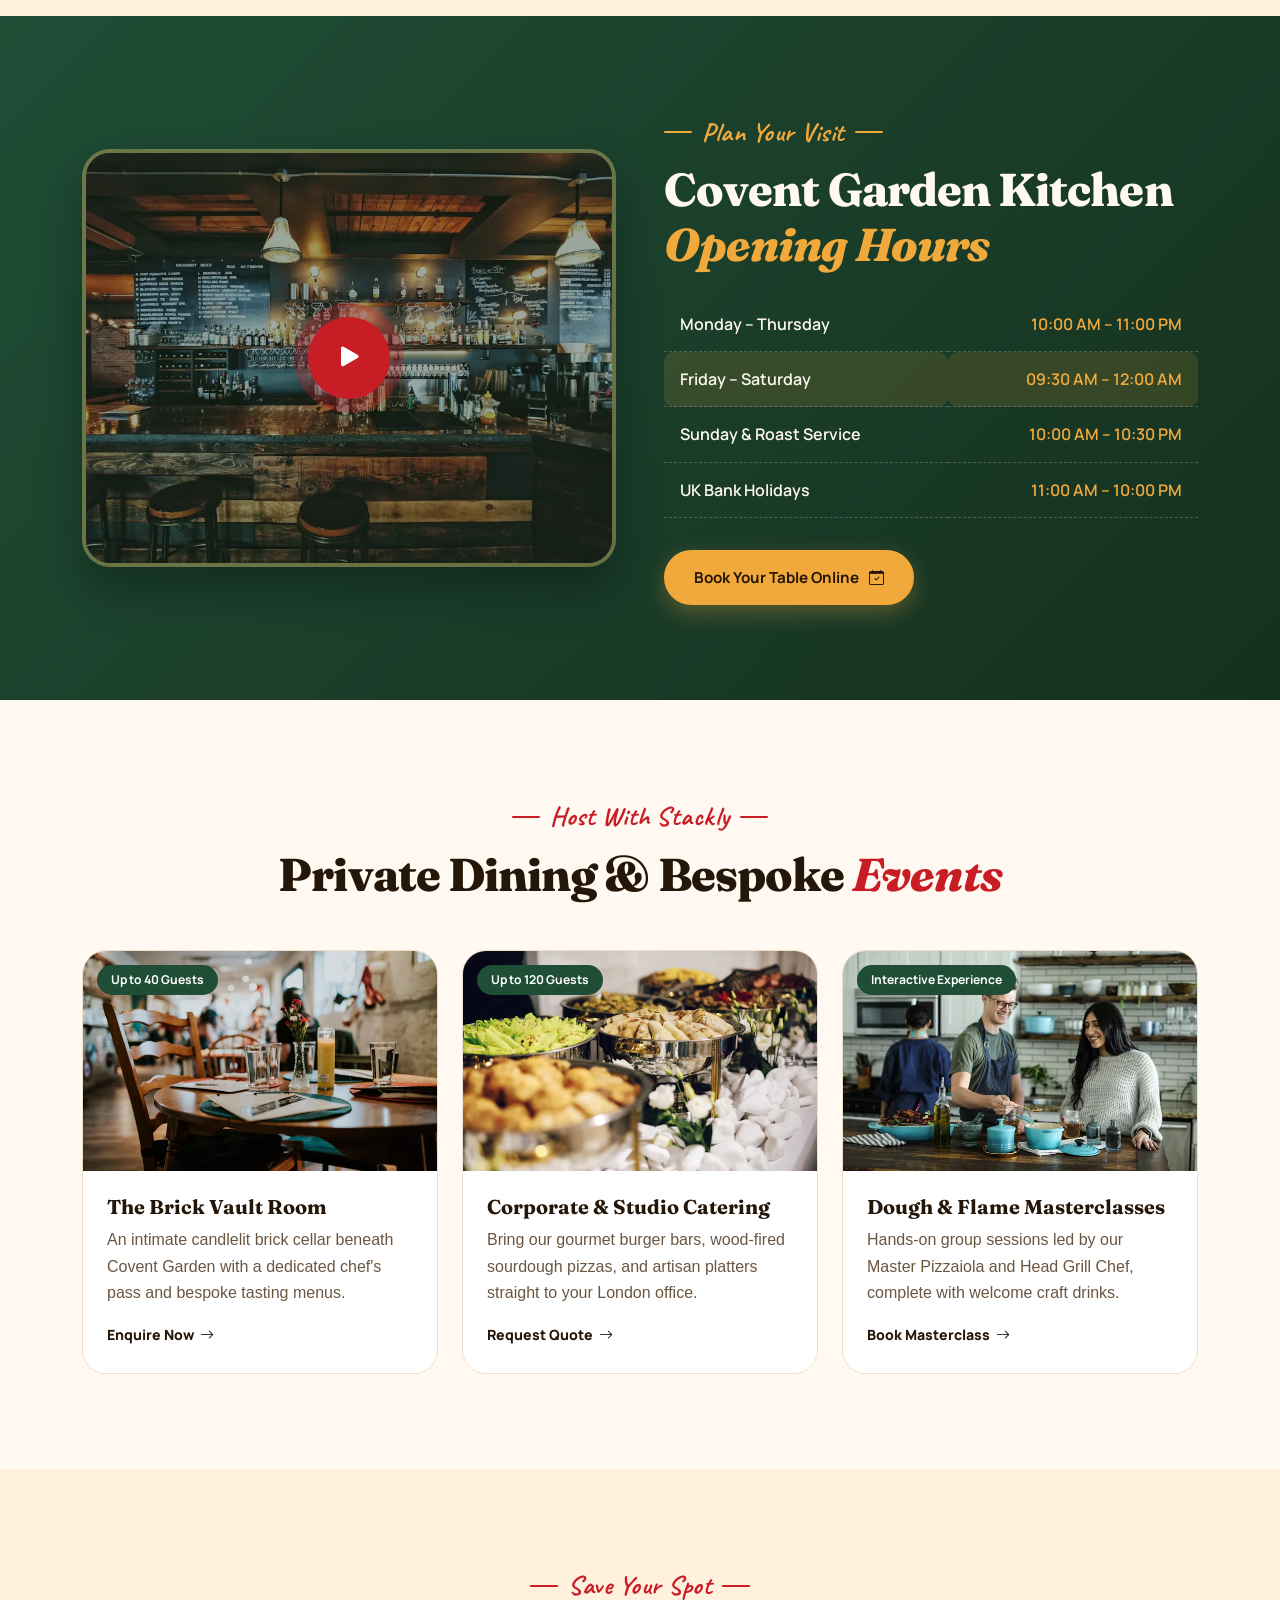
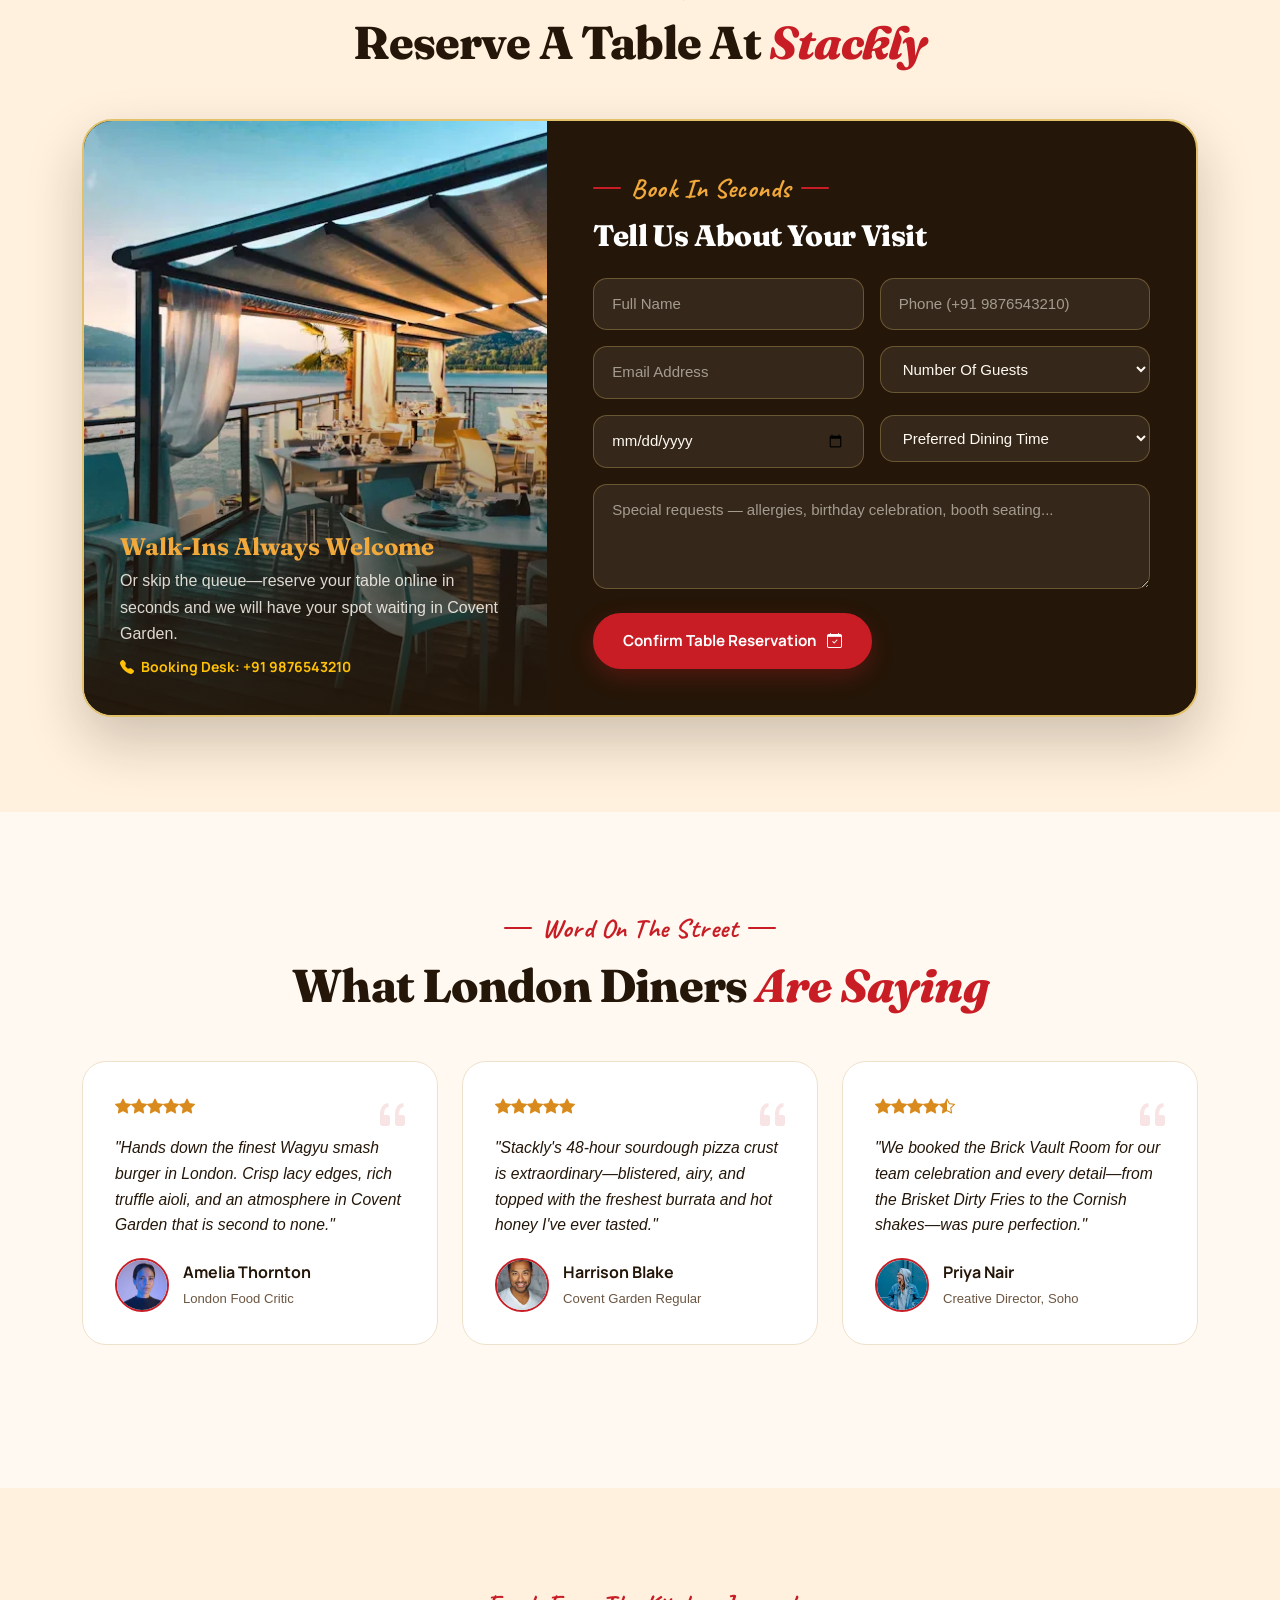
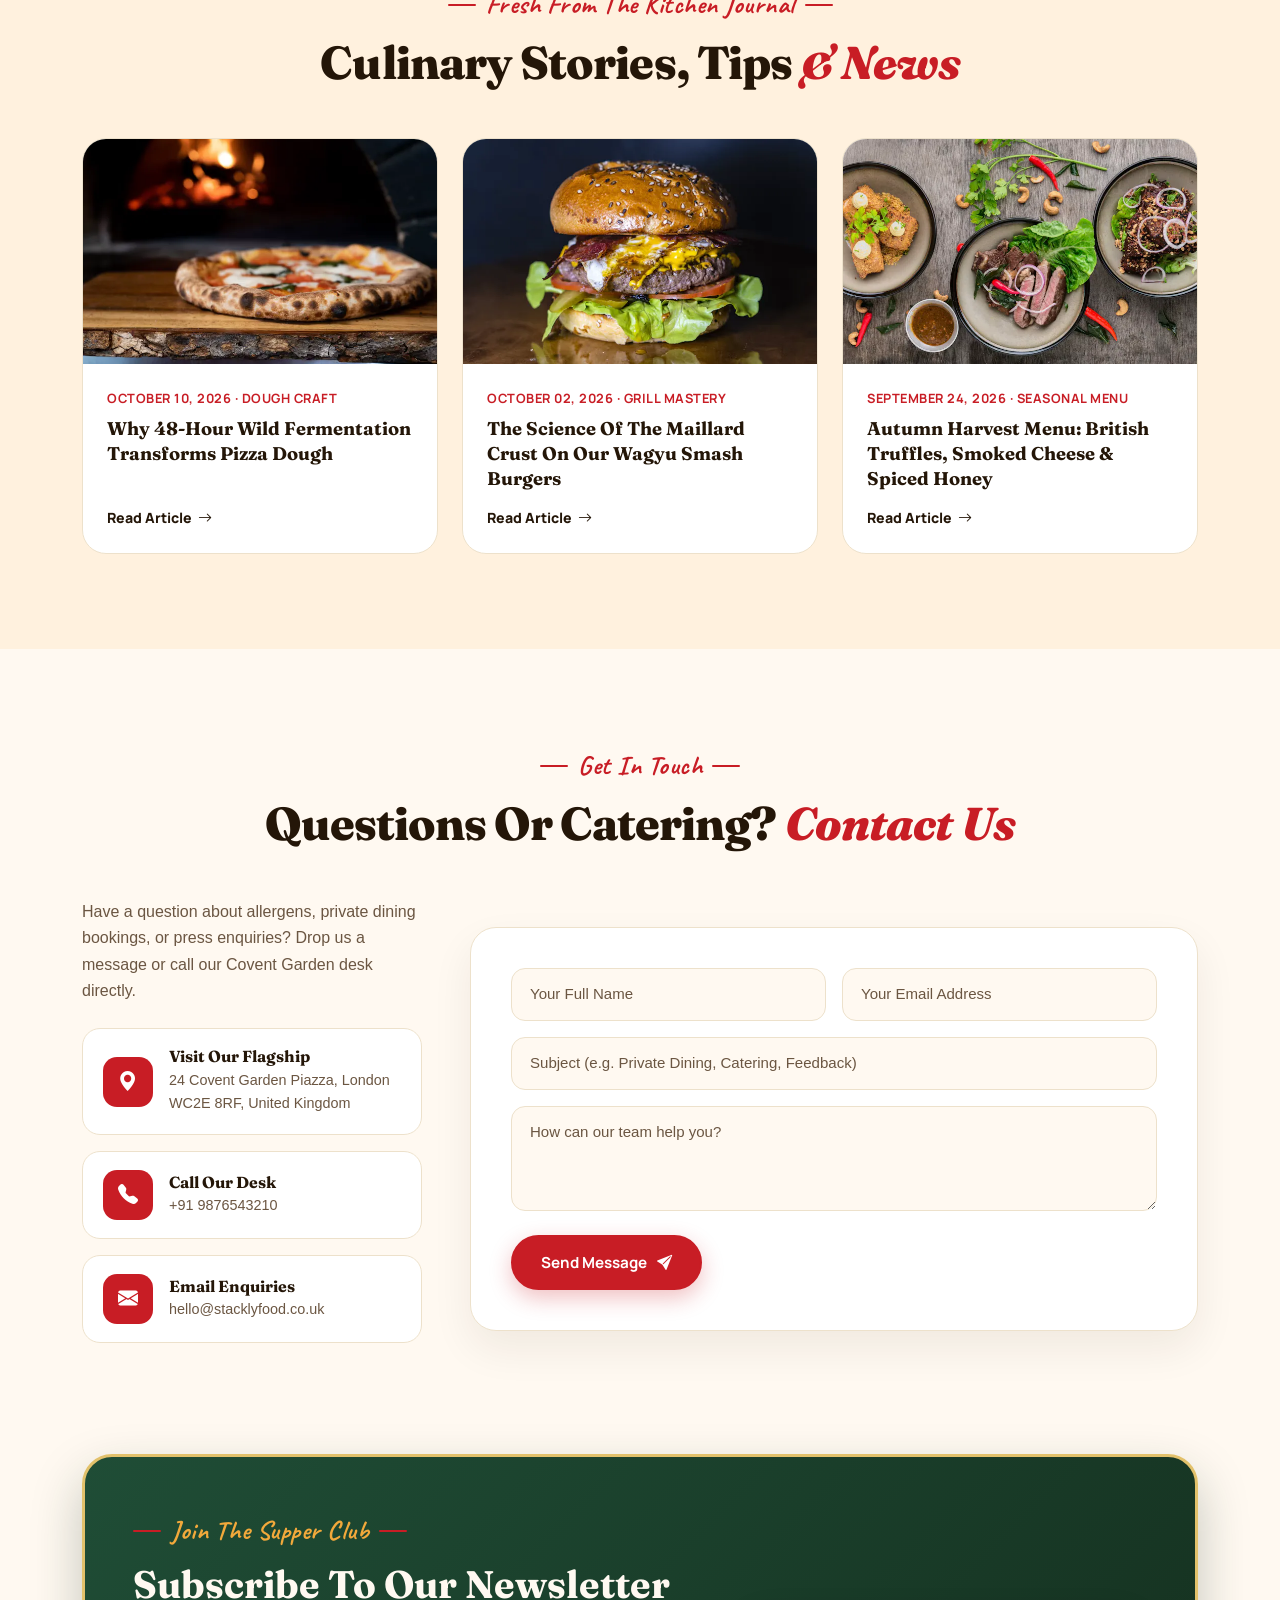
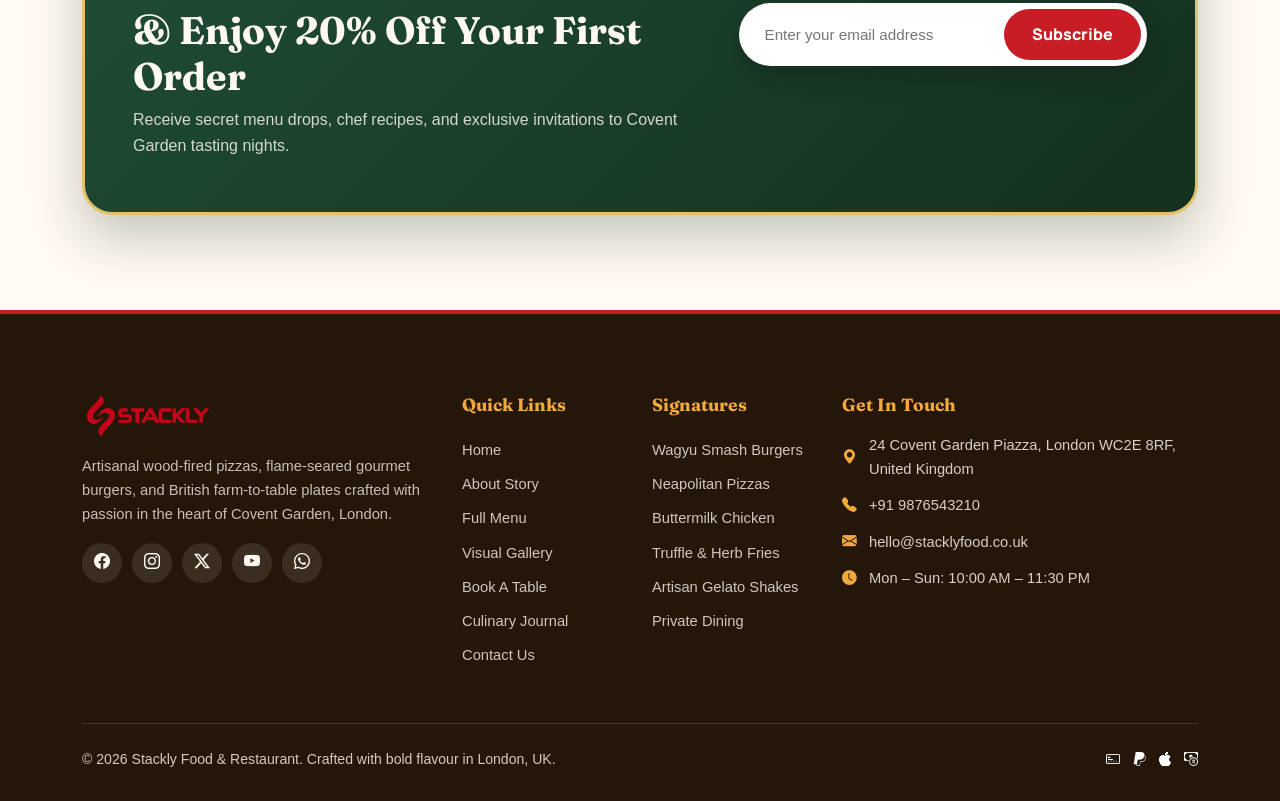
==== commit 6f2ff991: "refactor: home page images optimised" ====
--- a/index.html
+++ b/index.html
@@ -605,7 +605,7 @@
               <div class="ticket-item" data-cat="burger">
                 <div class="ti-thumb">
                   <img
-                    src="https://images.unsplash.com/photo-1553979459-d2229ba7433b?auto=format&fit=crop&w=200&q=80"
+                    src="./assets/images/home/home-ticket-item-img-1.webp"
                     alt="Covent Garden Smash Burger"
                   />
                 </div>
@@ -621,7 +621,7 @@
               <div class="ticket-item" data-cat="pizza">
                 <div class="ti-thumb">
                   <img
-                    src="https://images.unsplash.com/photo-1604382354936-07c5d9983bd3?auto=format&fit=crop&w=200&q=80"
+                    src="./assets/images/home/home-ticket-item-img-2.webp"
                     alt="Diavola Nduja Sourdough Pizza"
                   />
                 </div>
@@ -637,7 +637,7 @@
               <div class="ticket-item" data-cat="burger">
                 <div class="ti-thumb">
                   <img
-                    src="https://images.unsplash.com/photo-1606755962773-d324e0a13086?auto=format&fit=crop&w=200&q=80"
+                    src="./assets/images/home/home-ticket-item-img-3.webp"
                     alt="Buttermilk Honey-Chili Chicken Burger"
                   />
                 </div>
@@ -653,7 +653,7 @@
               <div class="ticket-item" data-cat="pizza">
                 <div class="ti-thumb">
                   <img
-                    src="https://images.unsplash.com/photo-1565299624946-b28f40a0ae38?auto=format&fit=crop&w=200&q=80"
+                    src="./assets/images/home/home-ticket-item-img-4.webp"
                     alt="Wild Mushroom & Black Truffle Pizza"
                   />
                 </div>
@@ -669,7 +669,7 @@
               <div class="ticket-item" data-cat="sides">
                 <div class="ti-thumb">
                   <img
-                    src="https://images.unsplash.com/photo-1630384060421-cb20d0e0649d?auto=format&fit=crop&w=200&q=80"
+                    src="./assets/images/home/home-ticket-item-img-5.webp"
                     alt="Rosemary & Parmesan Fries"
                   />
                 </div>
@@ -687,7 +687,7 @@
               <div class="ticket-item" data-cat="drinks">
                 <div class="ti-thumb">
                   <img
-                    src="https://images.unsplash.com/photo-1577805947697-89e18249d767?auto=format&fit=crop&w=200&q=80"
+                    src="./assets/images/home/home-ticket-item-img-6.webp"
                     alt="Salted Caramel & Honeycomb Shake"
                   />
                 </div>
@@ -706,7 +706,7 @@
           <div class="col-lg-5" data-aos="fade-left">
             <div class="ticket-side-img">
               <img
-                src="https://images.unsplash.com/photo-1561758033-d89a9ad46330?auto=format&fit=crop&w=800&q=80"
+                src="./assets/images/home/home-ticket-side-img.webp"
                 alt="Stackly gourmet burger and fries platter"
               />
               <div class="price-stamp">
@@ -800,11 +800,11 @@
             <div
               class="gallery-tile"
               data-title="24-Hour Buttermilk Crispy Chicken"
-              data-img="https://images.unsplash.com/photo-1562967914-608f82629710?auto=format&fit=crop&w=900&q=80"
+              data-img="./assets/images/home/home-gallery-tile-img-1.webp"
               data-desc="Free-range chicken brined in spiced buttermilk for 24 hours and double-dredged in cracked black pepper flour for an unforgettable golden crunch."
             >
               <img
-                src="https://images.unsplash.com/photo-1562967914-608f82629710?auto=format&fit=crop&w=900&q=80"
+                src="./assets/images/home/home-gallery-tile-img-1.webp"
                 alt="24-Hour Buttermilk Crispy Chicken"
               />
               <div class="gt-overlay">
@@ -817,11 +817,11 @@
             <div
               class="gallery-tile"
               data-title="Hand-Cut Truffle &amp; Sea Salt Fries"
-              data-img="https://images.unsplash.com/photo-1541592106381-b31e9677c0e5?auto=format&fit=crop&w=900&q=80"
+              data-img="./assets/images/home/home-gallery-tile-img-2.webp"
               data-desc="Hand-cut daily from East Anglian potatoes, triple-cooked for a glass-crisp exterior and fluffy centre, tossed in Cornish sea salt."
             >
               <img
-                src="https://images.unsplash.com/photo-1541592106381-b31e9677c0e5?auto=format&fit=crop&w=900&q=80"
+                src="./assets/images/home/home-gallery-tile-img-2.webp"
                 alt="Hand-Cut Truffle & Sea Salt Fries"
               />
               <div class="gt-overlay">
@@ -834,11 +834,11 @@
             <div
               class="gallery-tile"
               data-title="450°C Stone-Baked Sourdough Pizza"
-              data-img="https://images.unsplash.com/photo-1590947132387-155cc02f3212?auto=format&fit=crop&w=900&q=80"
+              data-img="./assets/images/home/home-gallery-tile-img-3.webp"
               data-desc="Blistered leopard-spotted sourdough crust topped with organic San Marzano tomatoes, fior di latte mozzarella, and fresh garden basil."
             >
               <img
-                src="https://images.unsplash.com/photo-1590947132387-155cc02f3212?auto=format&fit=crop&w=900&q=80"
+                src="./assets/images/home/home-gallery-tile-img-3.webp"
                 alt="450°C Stone-Baked Sourdough Pizza"
               />
               <div class="gt-overlay">
@@ -884,7 +884,7 @@
             </div>
             <div class="col-lg-6 cb-img text-center">
               <img
-                src="https://images.unsplash.com/photo-1551782450-a2132b4ba21d?auto=format&fit=crop&w=700&q=80"
+                src="./assets/images/home/home-weekend-feast-special-img.webp"
                 alt="Double Wagyu Feast Combo"
                 style="max-width: 380px; margin: 0 auto"
               />
@@ -908,7 +908,7 @@
             <div class="chef-card">
               <div class="chef-img">
                 <img
-                  src="https://images.unsplash.com/photo-1583394838336-acd977736f90?auto=format&fit=crop&w=600&q=80"
+                  src="./assets/images/home/home-expert-chef-img-1.webp"
                   alt="Chef Marcus Vance"
                 />
                 <div class="chef-fade"></div>
@@ -936,7 +936,7 @@
             <div class="chef-card">
               <div class="chef-img">
                 <img
-                  src="https://images.unsplash.com/photo-1595273670150-bd0c3c392e46?auto=format&fit=crop&w=600&q=80"
+                  src="./assets/images/home/home-expert-chef-img-2.webp"
                   alt="Chef Elena Rossi"
                 />
                 <div class="chef-fade"></div>
@@ -968,7 +968,7 @@
             <div class="chef-card">
               <div class="chef-img">
                 <img
-                  src="https://images.unsplash.com/photo-1566554273541-37a9ca77b91f?auto=format&fit=crop&w=600&q=80"
+                  src="./assets/images/home/home-expert-chef-img-3.webp"
                   alt="Chef Oliver Sterling"
                 />
                 <div class="chef-fade"></div>
@@ -1000,7 +1000,7 @@
             <div class="chef-card">
               <div class="chef-img">
                 <img
-                  src="https://images.unsplash.com/photo-1573496359142-b8d87734a5a2?auto=format&fit=crop&w=600&q=80"
+                  src="./assets/images/home/home-expert-chef-img-4.webp"
                   alt="Clara Kensington"
                 />
                 <div class="chef-fade"></div>
@@ -1035,7 +1035,7 @@
           <div class="col-lg-6" data-aos="fade-right">
             <div class="video-box">
               <img
-                src="https://images.unsplash.com/photo-1514933651103-005eec06c04b?auto=format&fit=crop&w=900&q=80"
+                src="./assets/images/home/home-london-restaurant-ambience.webp"
                 alt="Stackly London Restaurant Ambience"
               />
               <div class="vb-overlay">
@@ -1097,7 +1097,7 @@
               <div class="esc-img">
                 <span class="esc-badge">Up to 40 Guests</span>
                 <img
-                  src="https://images.unsplash.com/photo-1544148103-0773bf10d330?auto=format&fit=crop&w=700&q=80"
+                  src="./assets/images/home/home-event-showcase-card-1.webp"
                   alt="The Vault Cellar Dining"
                 />
               </div>
@@ -1118,7 +1118,7 @@
               <div class="esc-img">
                 <span class="esc-badge">Up to 120 Guests</span>
                 <img
-                  src="https://images.unsplash.com/photo-1555244162-803834f70033?auto=format&fit=crop&w=700&q=80"
+                  src="./assets/images/home/home-event-showcase-card-2.webp"
                   alt="Corporate & Office Feast Catering"
                 />
               </div>
@@ -1139,7 +1139,7 @@
               <div class="esc-img">
                 <span class="esc-badge">Interactive Experience</span>
                 <img
-                  src="https://images.unsplash.com/photo-1556910103-1c02745aae4d?auto=format&fit=crop&w=700&q=80"
+                  src="./assets/images/home/home-event-showcase-card-3.webp"
                   alt="Pizza & Grill Masterclasses"
                 />
               </div>
@@ -1173,7 +1173,7 @@
             <div class="col-lg-5">
               <div class="reservation-img">
                 <img
-                  src="https://images.unsplash.com/photo-1559339352-11d035aa65de?auto=format&fit=crop&w=800&q=80"
+                  src="./assets/images/home/home-reservation-img.webp"
                   alt="Stackly Restaurant Table Setting"
                 />
                 <div class="ri-overlay">
@@ -1306,7 +1306,7 @@
                 </p>
                 <div class="testi-person">
                   <img
-                    src="https://images.unsplash.com/photo-1534528741775-53994a69daeb?auto=format&fit=crop&w=200&q=80"
+                    src="./assets/images/home/home-testimonials-img-1.webp"
                     alt="Amelia Thornton"
                   />
                   <div>
@@ -1331,7 +1331,7 @@
                 </p>
                 <div class="testi-person">
                   <img
-                    src="https://images.unsplash.com/photo-1507003211169-0a1dd7228f2d?auto=format&fit=crop&w=200&q=80"
+                    src="./assets/images/home/home-testimonials-img-2.webp"
                     alt="Harrison Blake"
                   />
                   <div>
@@ -1356,7 +1356,7 @@
                 </p>
                 <div class="testi-person">
                   <img
-                    src="https://images.unsplash.com/photo-1517841905240-472988babdf9?auto=format&fit=crop&w=200&q=80"
+                    src="./assets/images/home/home-testimonials-img-3.webp"
                     alt="Priya Nair"
                   />
                   <div>
@@ -1387,12 +1387,12 @@
               class="blog-card"
               data-title="Why 48-Hour Wild Fermentation Transforms Pizza Dough"
               data-meta="October 10, 2026 · Craft &amp; Dough"
-              data-img="https://images.unsplash.com/photo-1579751626657-72bc17010498?auto=format&fit=crop&w=700&q=80"
+              data-img="./assets/images/home/home-blog-card-img-1.webp"
               data-body="Most commercial pizza dough is mixed and baked within a few hours, leaving complex starches unbroken. At Stackly, our Master Pizzaiola Elena Rossi ferments every batch of organic Italian Tipo 00 and British stoneground flour for a full 48 hours.|The result is a crust with a deeply complex aroma, leopard-spotted blistering in our 450°C oak oven, and remarkable lightness that leaves you feeling energized rather than heavy."
             >
               <div class="bc-img">
                 <img
-                  src="https://images.unsplash.com/photo-1579751626657-72bc17010498?auto=format&fit=crop&w=700&q=80"
+                  src="./assets/images/home/home-blog-card-img-1.webp"
                   alt="48-Hour Sourdough Pizza Fermentation"
                 />
               </div>
@@ -1412,12 +1412,12 @@
               class="blog-card"
               data-title="The Science Of The Maillard Crust On Our Wagyu Smash Burgers"
               data-meta="October 02, 2026 · Grill Mastery"
-              data-img="https://images.unsplash.com/photo-1550317138-10000687a72b?auto=format&fit=crop&w=700&q=80"
+              data-img="./assets/images/home/home-blog-card-img-2.webp"
               data-body="A true smash burger is all about maximizing surface contact against dry, smoking-hot cast iron. Within the first 45 seconds, amino acids and natural sugars caramelize into a lacy, savoury crust while locking rich Wagyu juices inside.|Paired with our house-baked potato brioche bun and aged Somerset cheddar, every bite balances crisp texture with melt-in-the-mouth tenderness."
             >
               <div class="bc-img">
                 <img
-                  src="https://images.unsplash.com/photo-1550317138-10000687a72b?auto=format&fit=crop&w=700&q=80"
+                  src="./assets/images/home/home-blog-card-img-2.webp"
                   alt="Wagyu Smash Burger Maillard Crust"
                 />
               </div>
@@ -1439,12 +1439,12 @@
               class="blog-card"
               data-title="Autumn Harvest Menu: British Truffles, Smoked Cheese &amp; Spiced Honey"
               data-meta="September 24, 2026 · Seasonal Menu"
-              data-img="https://images.unsplash.com/photo-1504674900247-0877df9cc836?auto=format&fit=crop&w=700&q=80"
+              data-img="./assets/images/home/home-blog-card-img-3.webp"
               data-body="As autumn settles over Covent Garden, our kitchen welcomes rich seasonal ingredients from our partner farms across the UK—from woodland mushrooms and aged cave cheddar to Scotch bonnet infused wildflower honey.|Stop by the counter this week to sample our limited-edition Autumn Harvest specials or order them straight to your door."
             >
               <div class="bc-img">
                 <img
-                  src="https://images.unsplash.com/photo-1504674900247-0877df9cc836?auto=format&fit=crop&w=700&q=80"
+                  src="./assets/images/home/home-blog-card-img-3.webp"
                   alt="Autumn Harvest Menu"
                 />
               </div>
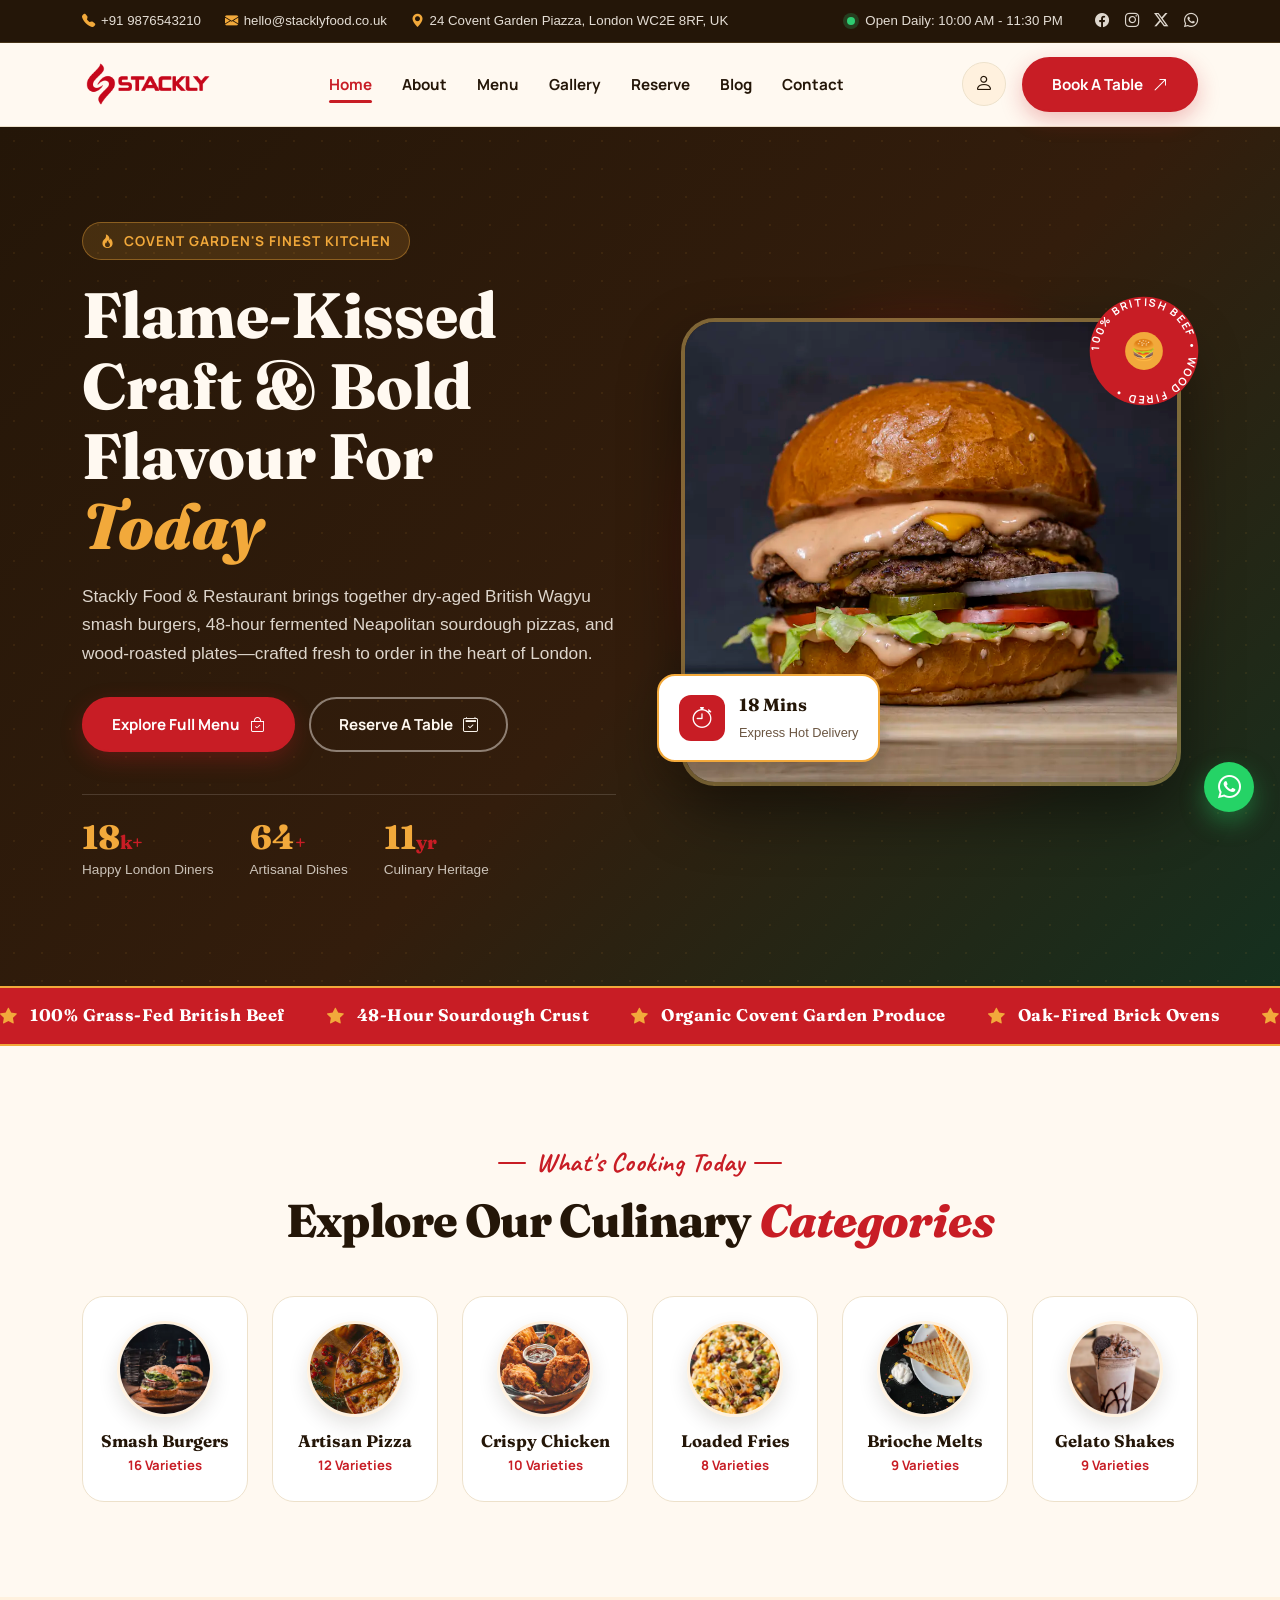
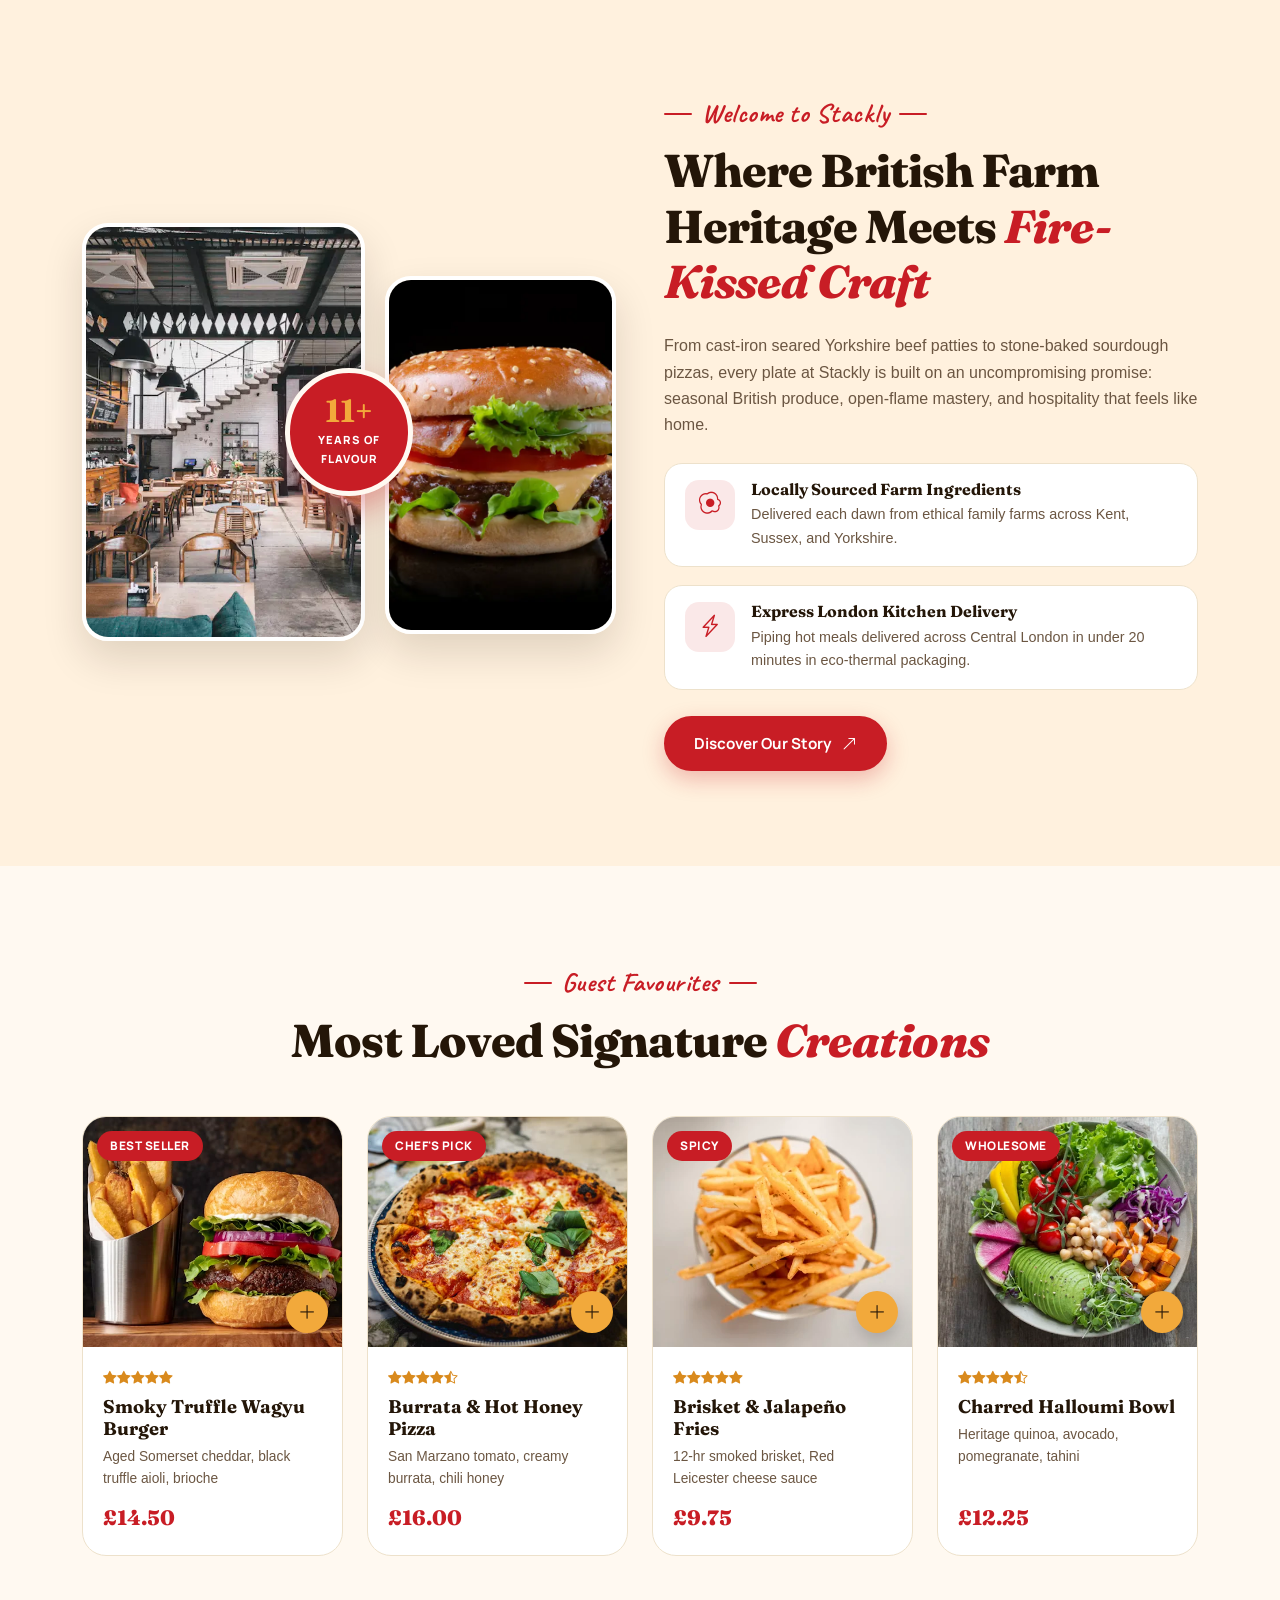
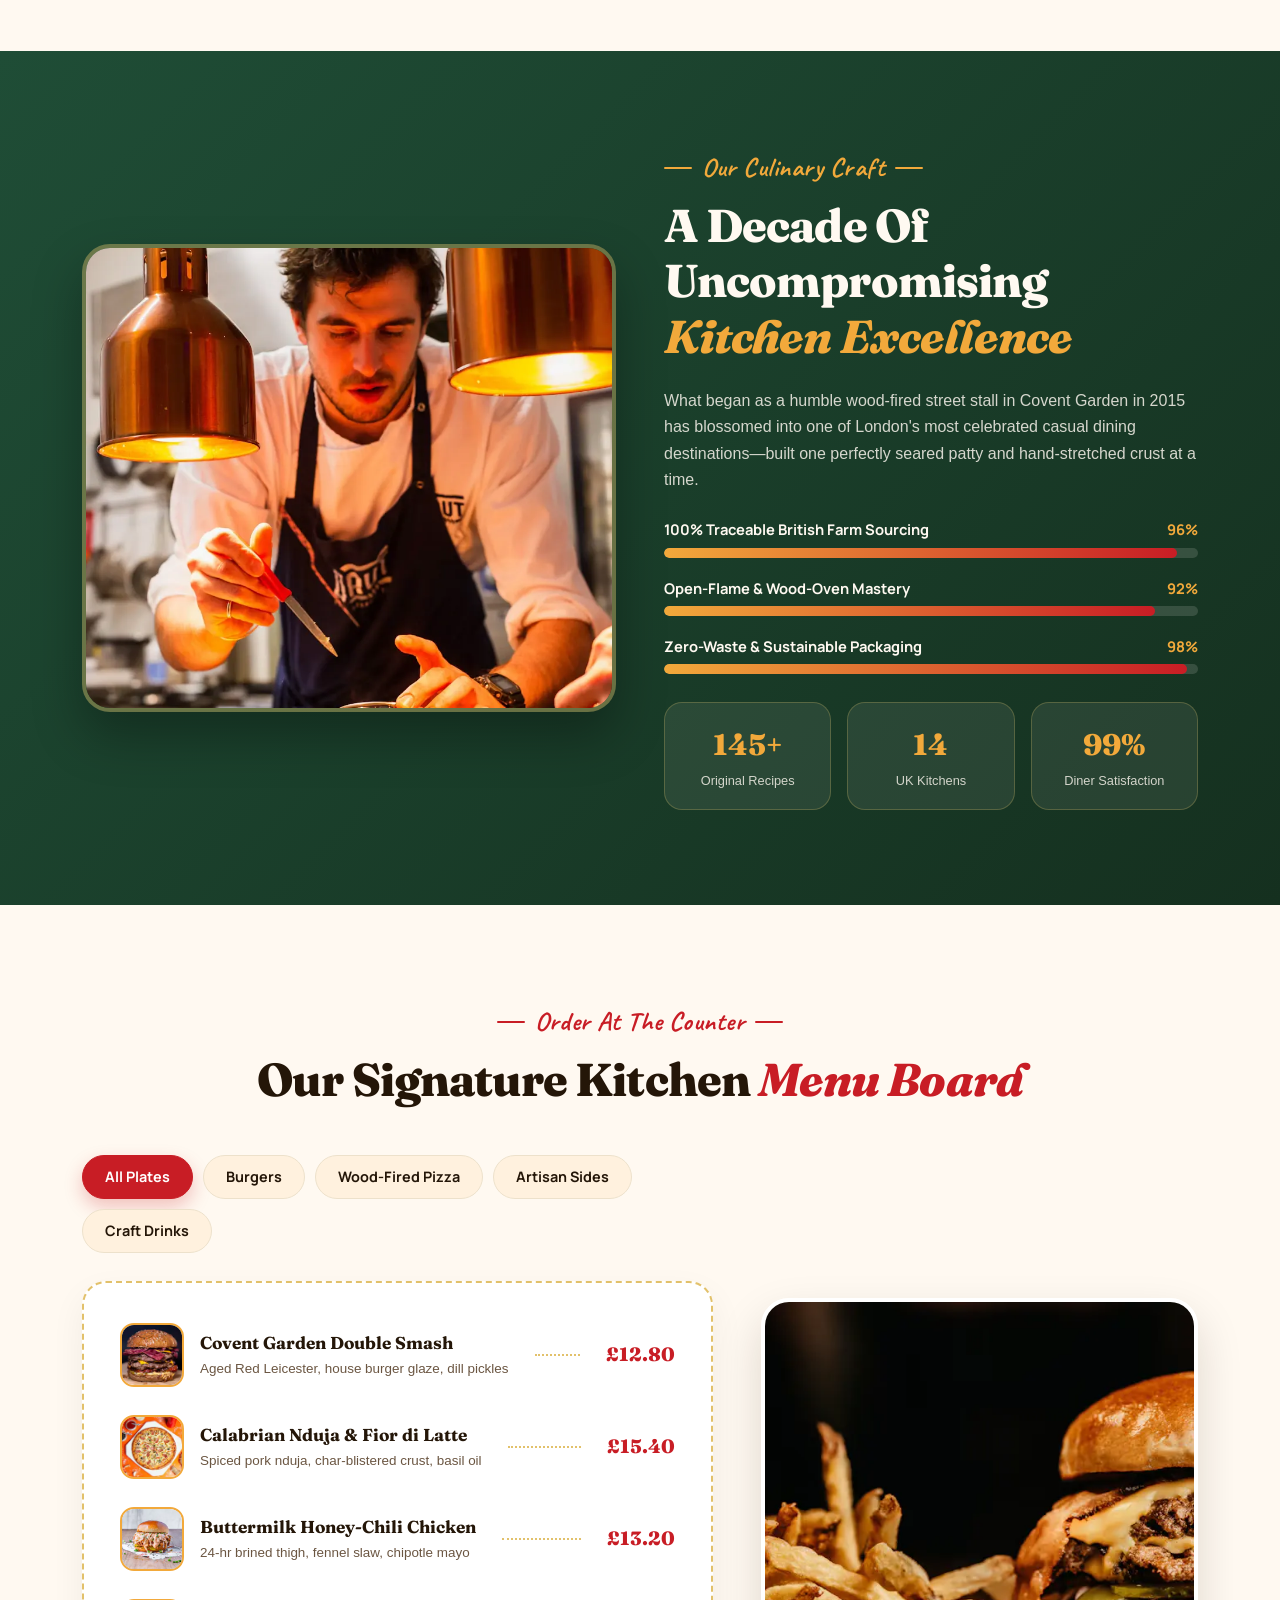
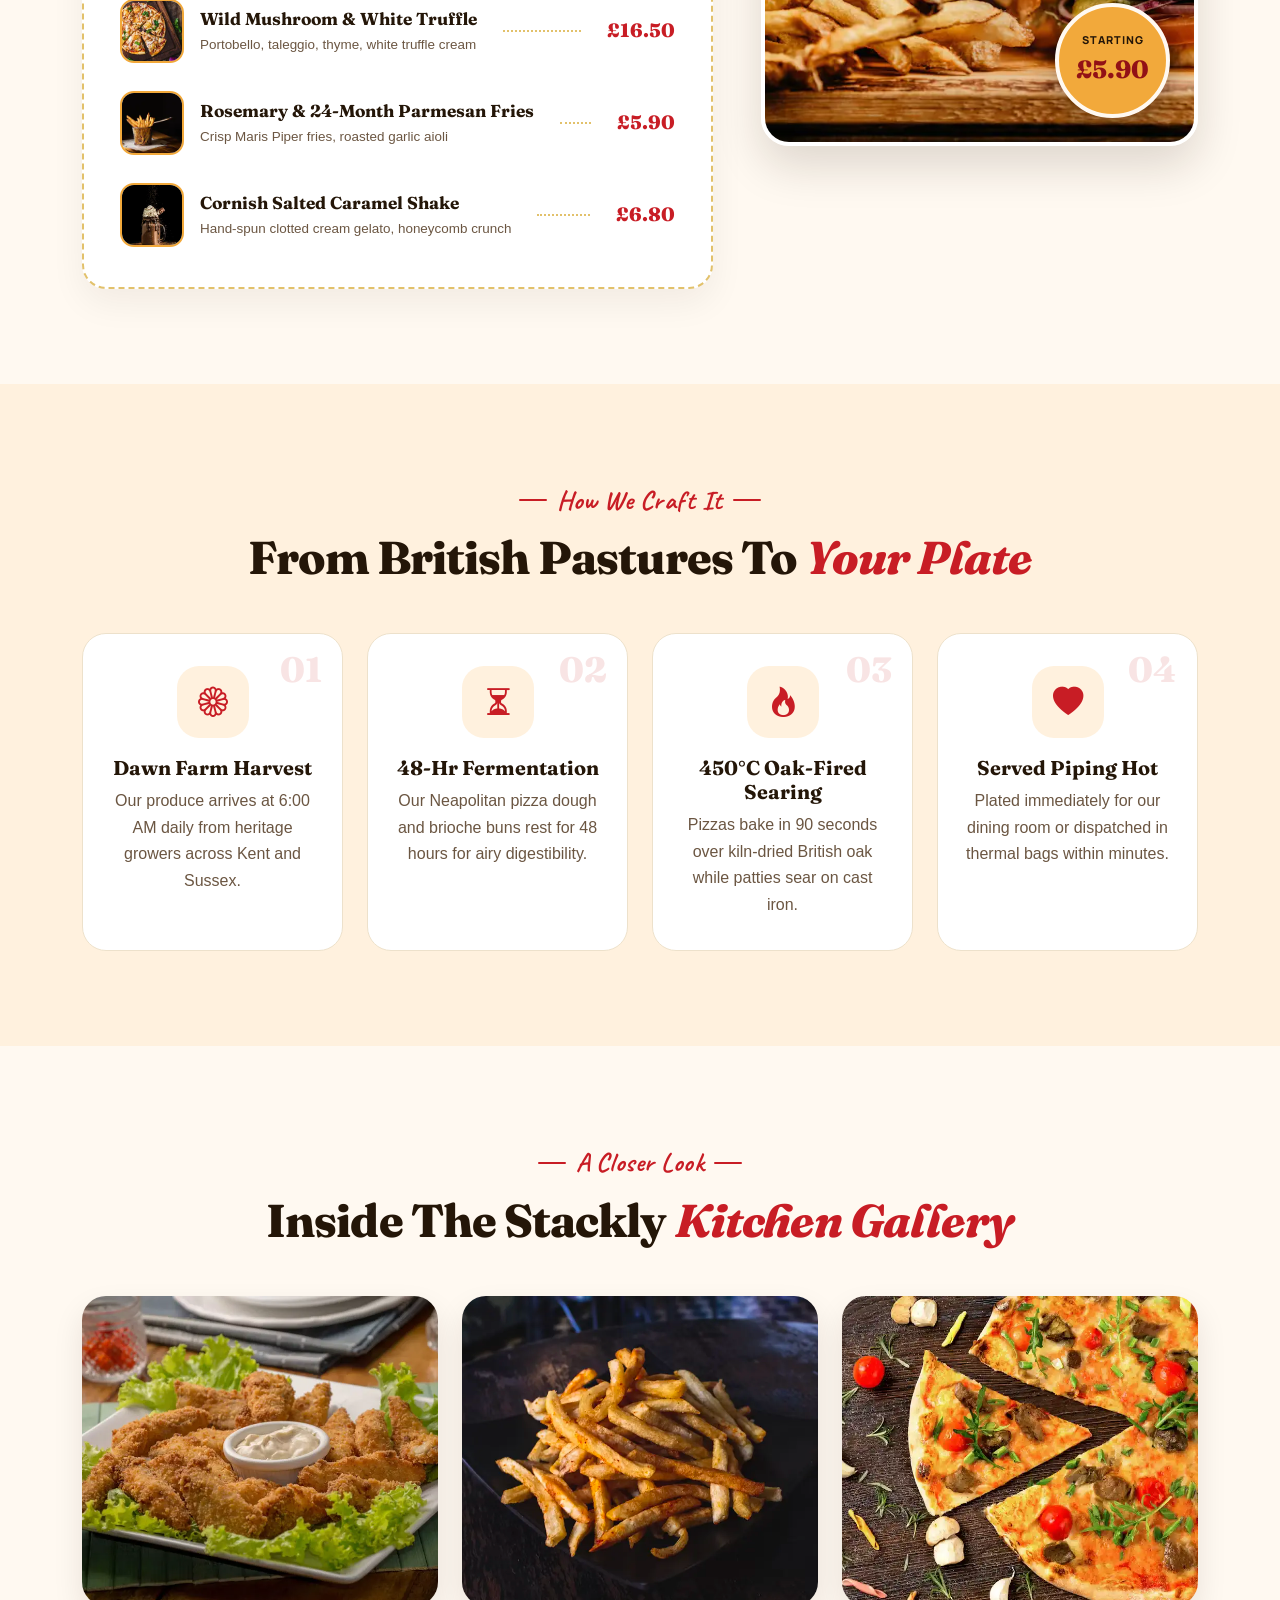
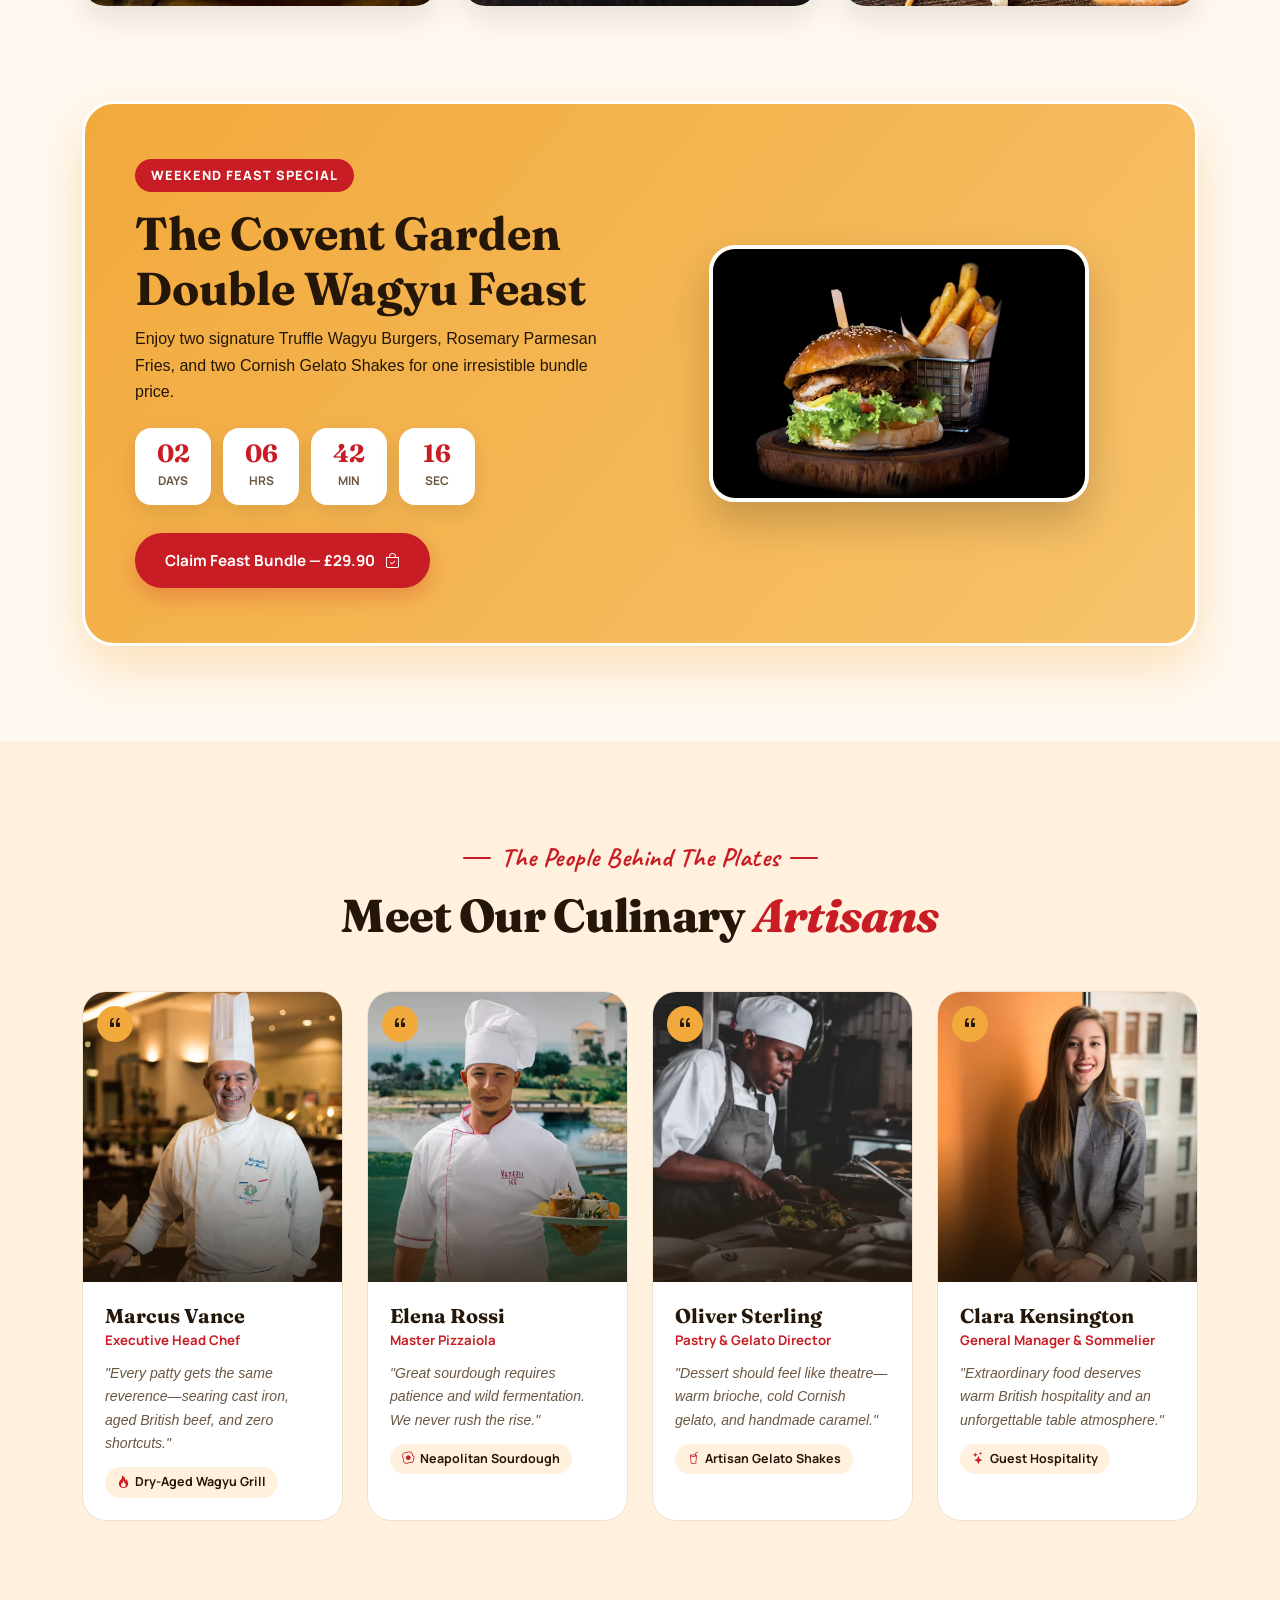
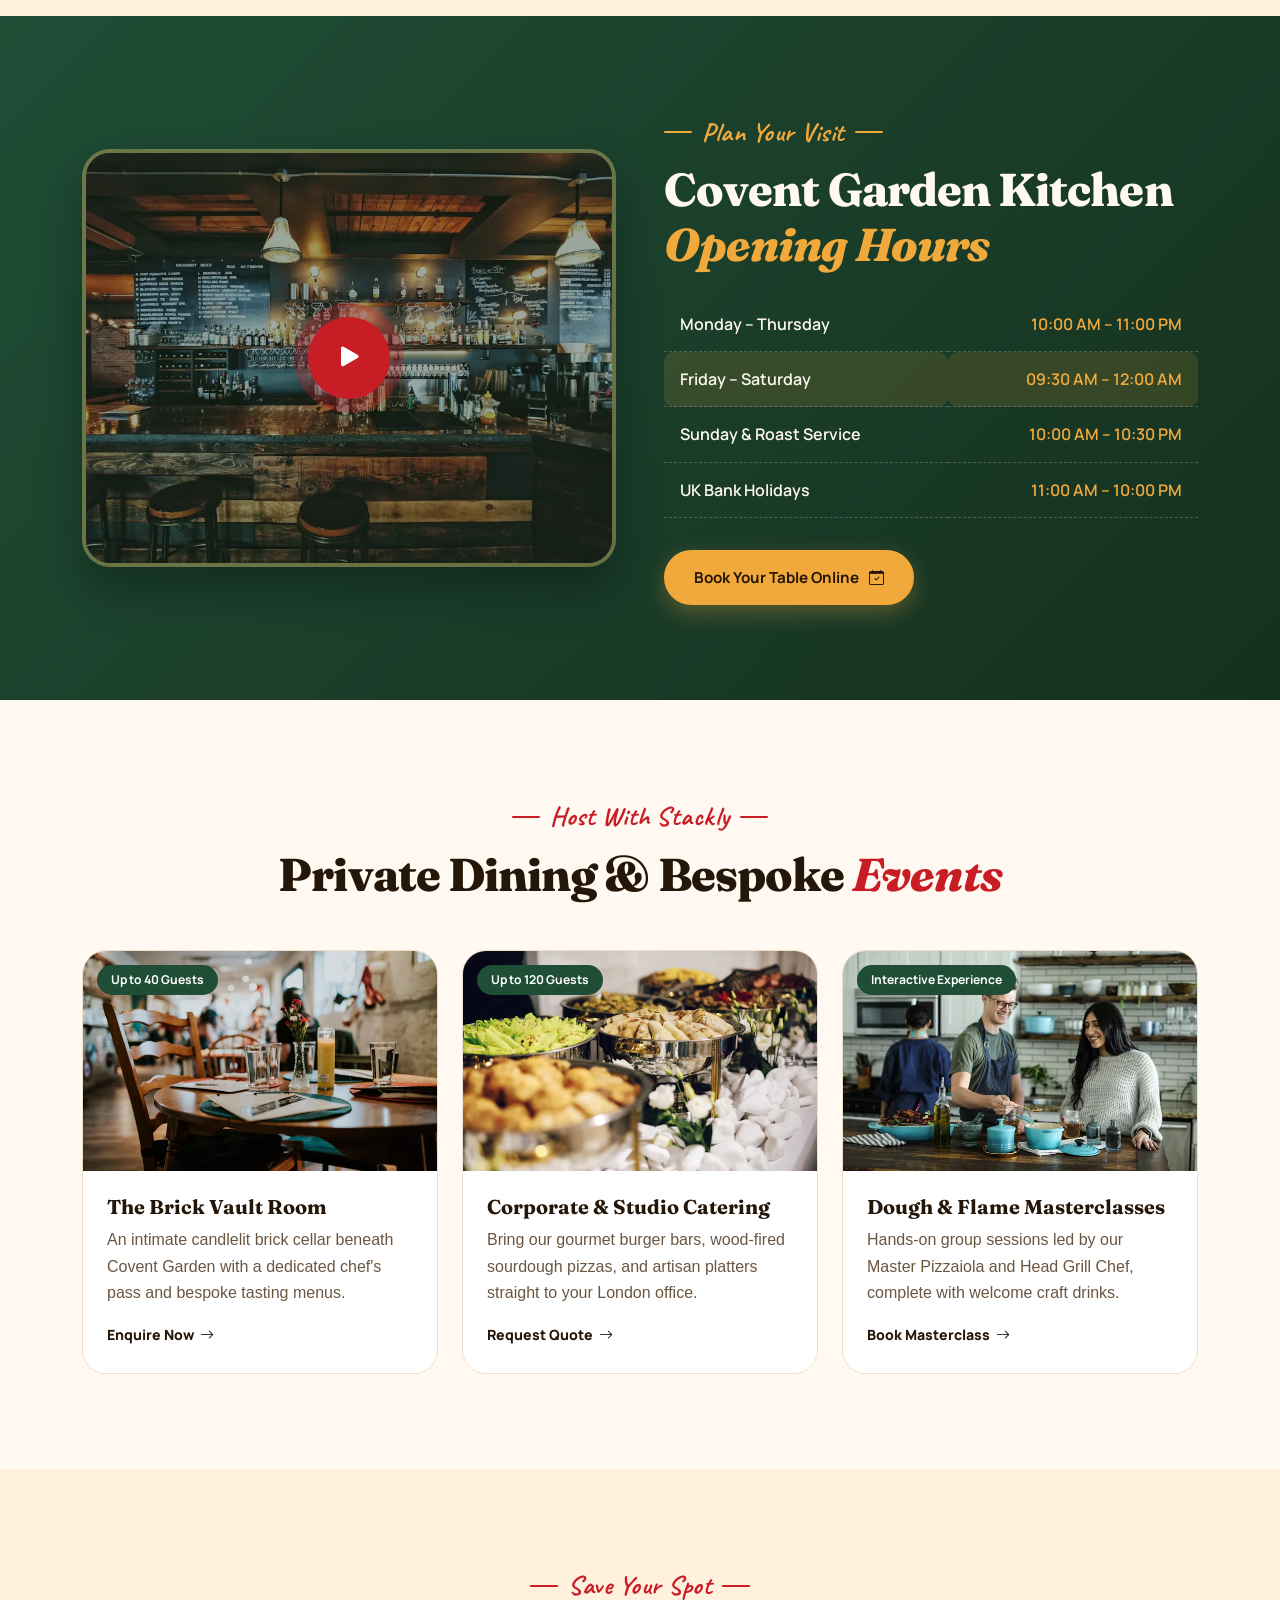
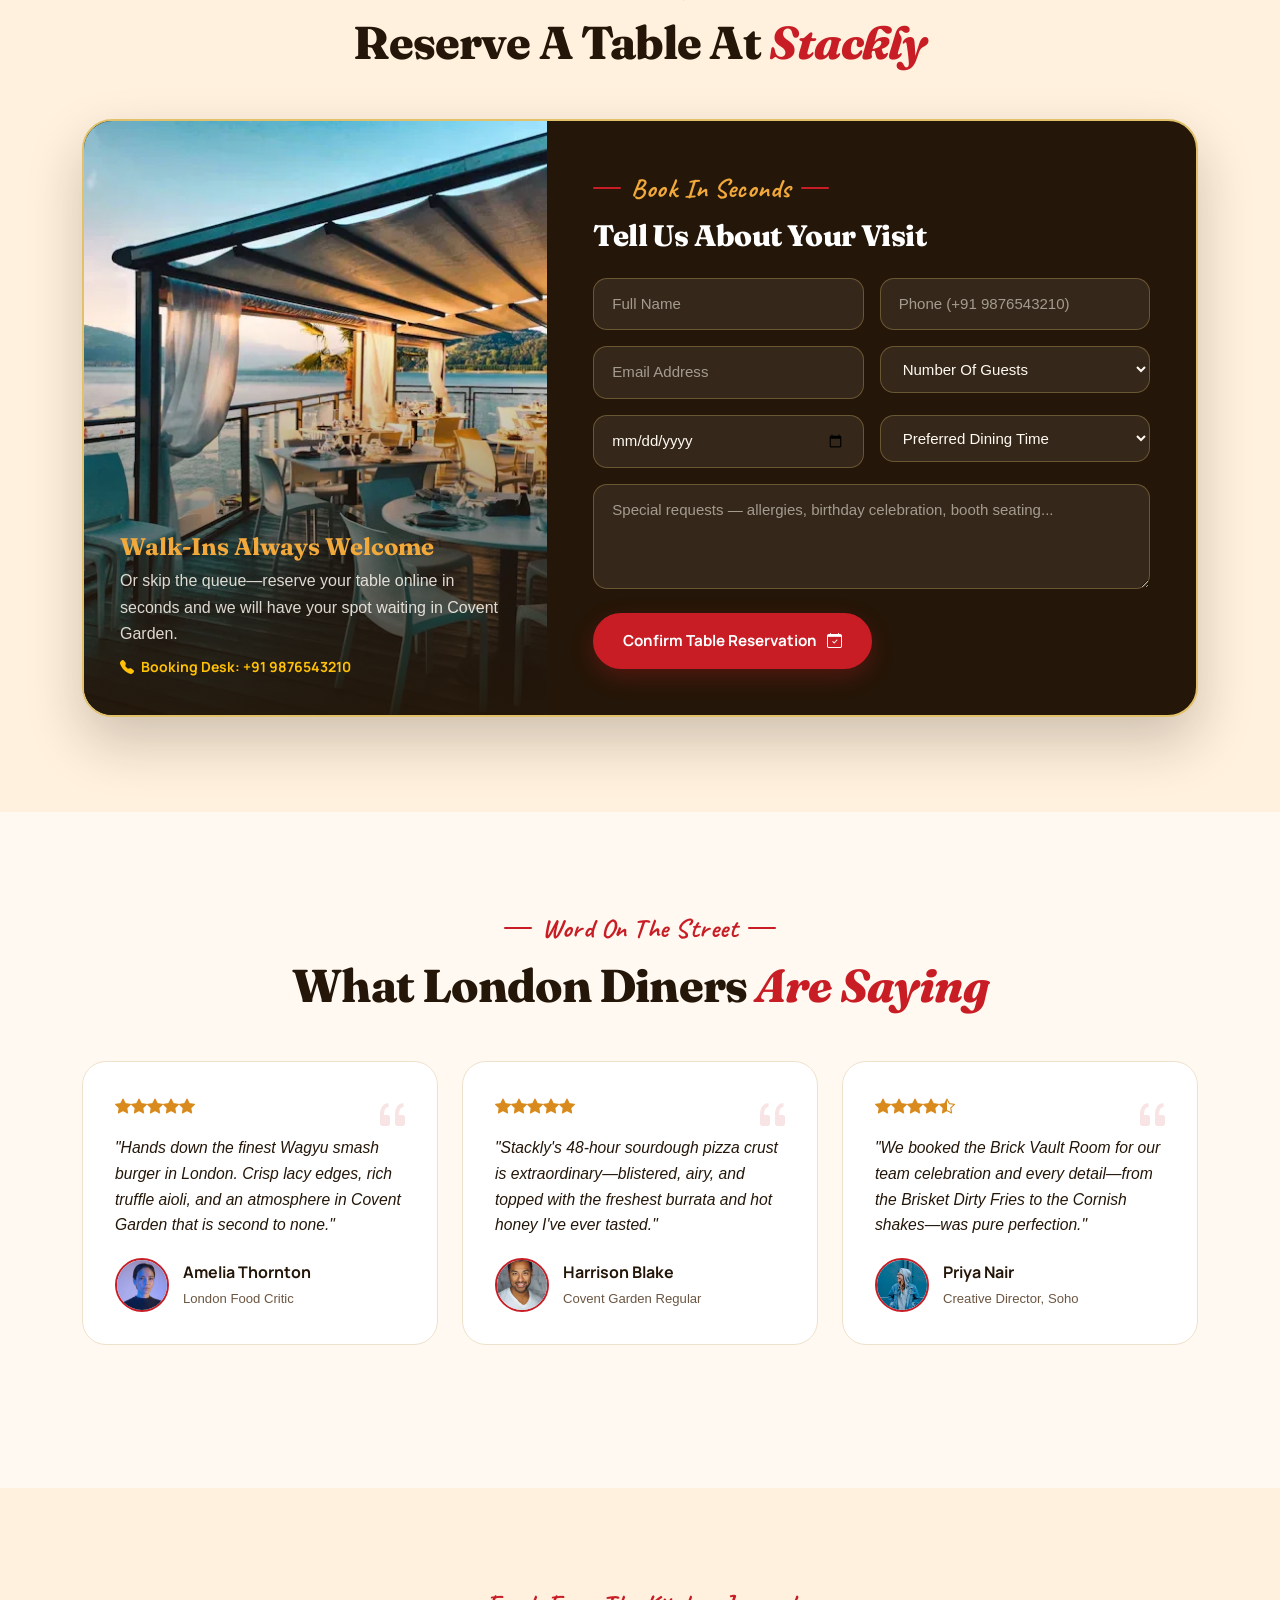
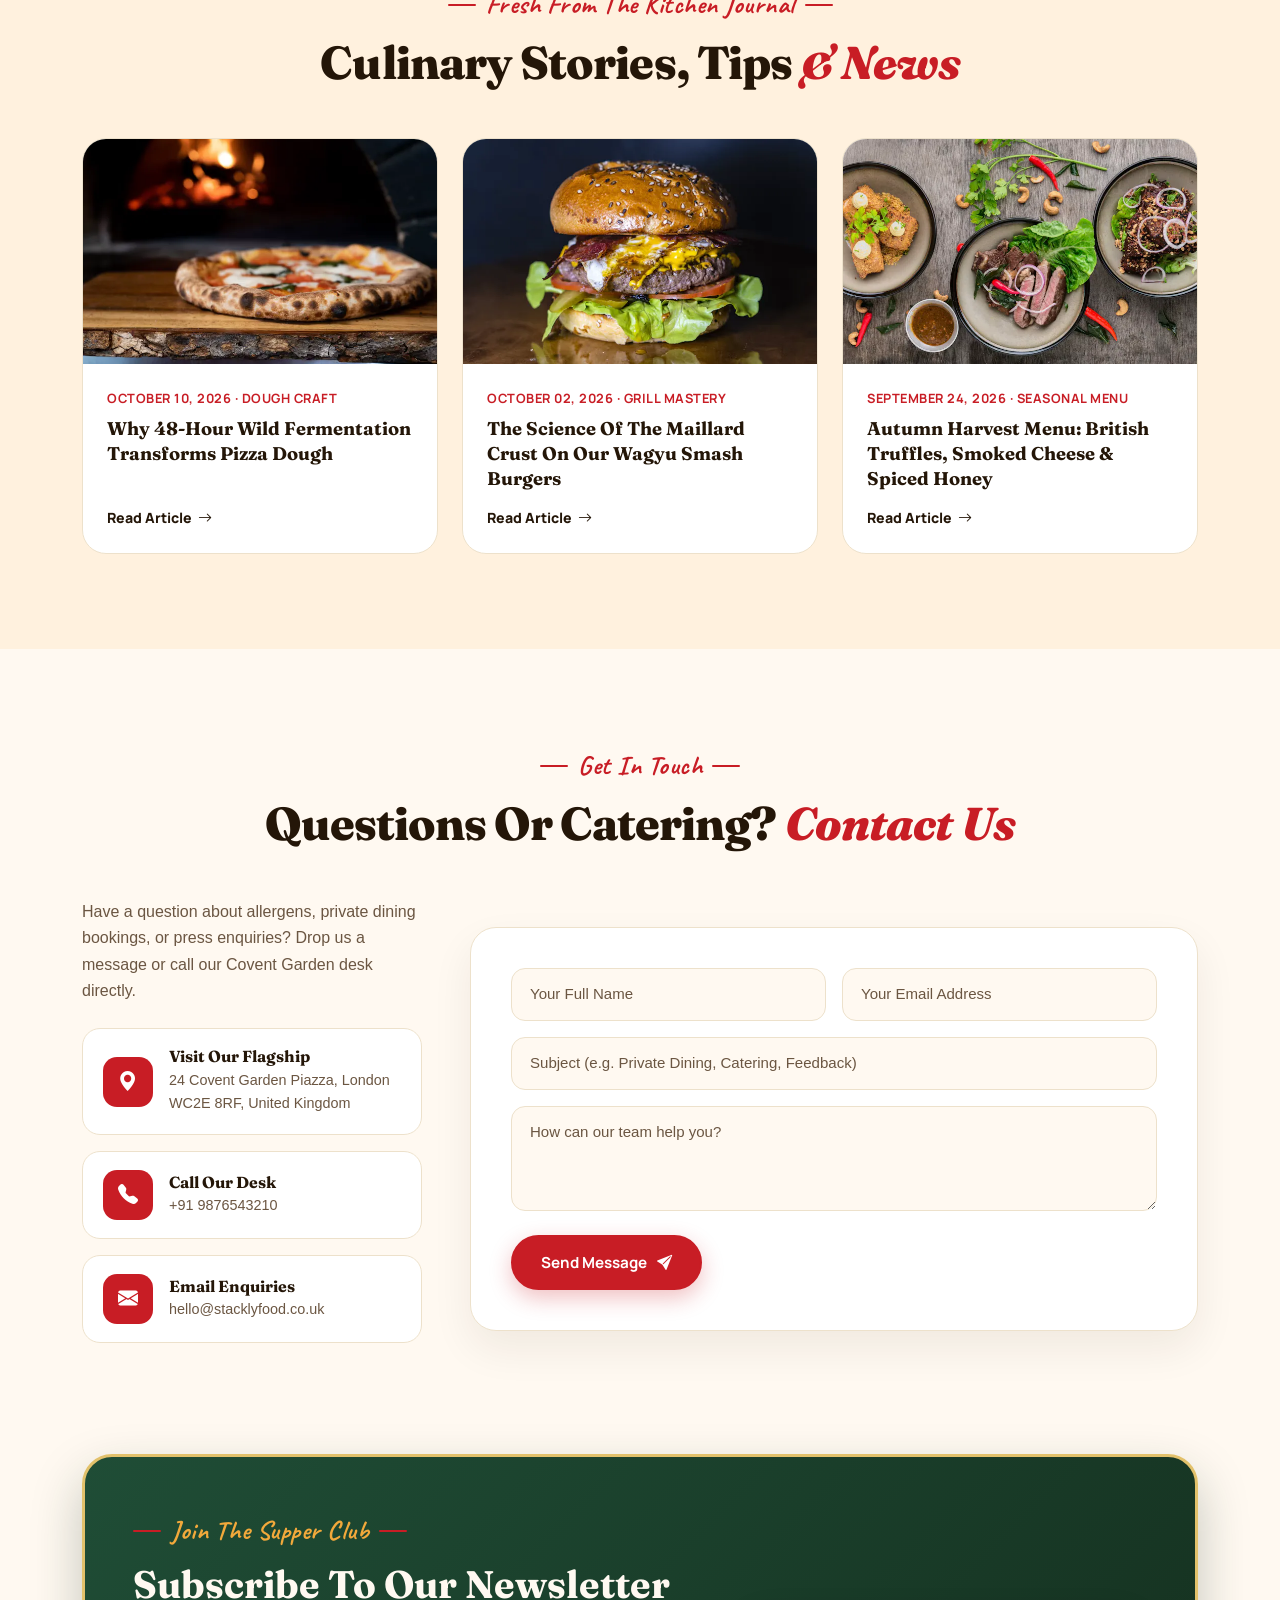
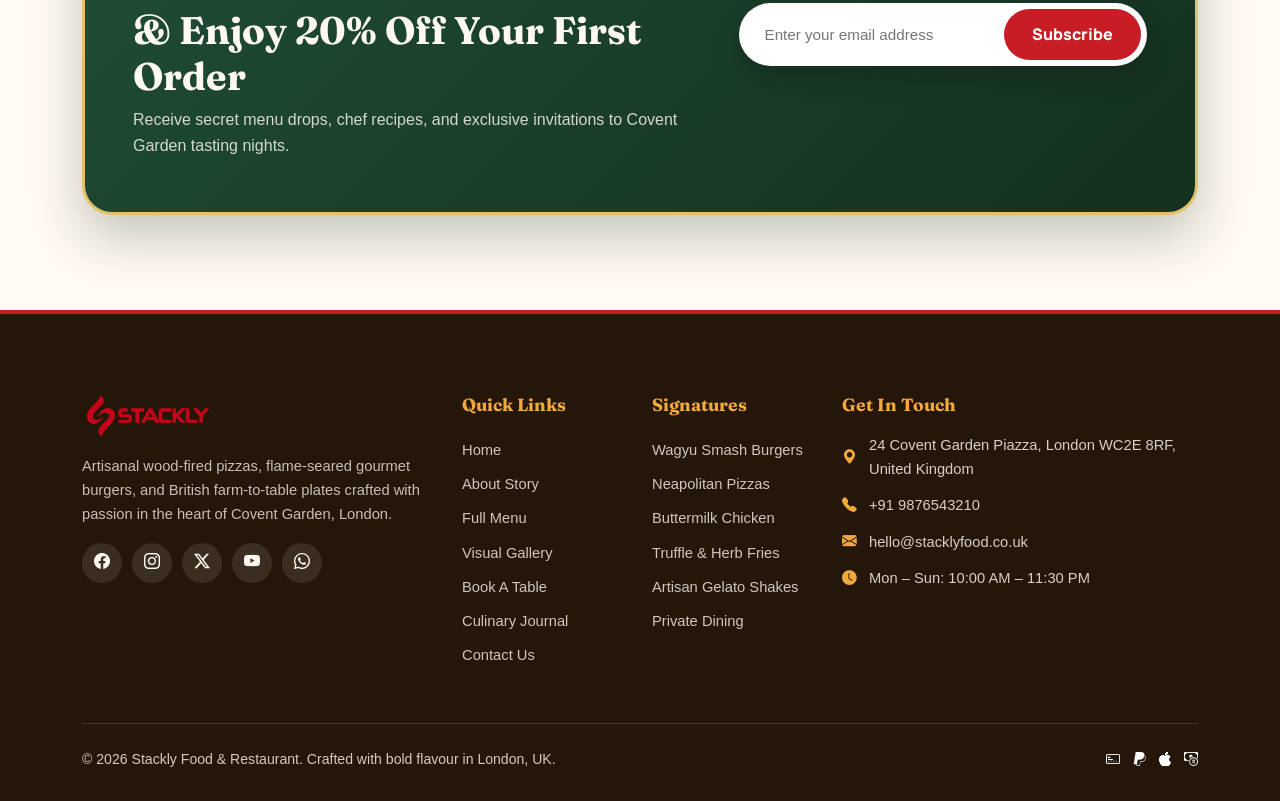
==== commit c6a1f483: "refactor: console issues fixed" ====
--- a/index.html
+++ b/index.html
@@ -1203,19 +1203,33 @@
                 <form id="reservationForm">
                   <div class="row g-3">
                     <div class="col-md-6">
+                      <label for="homeResName" class="visually-hidden"
+                        >Full Name</label
+                      >
                       <input
                         type="text"
+                        id="homeResName"
+                        name="fullName"
                         class="form-control-custom input-username"
                         placeholder="Full Name"
+                        aria-label="Full Name"
+                        autocomplete="name"
                         maxlength="16"
                         required
                       />
                     </div>
                     <div class="col-md-6">
+                      <label for="homeResPhone" class="visually-hidden"
+                        >Phone Number</label
+                      >
                       <input
                         type="tel"
+                        id="homeResPhone"
+                        name="phone"
                         class="form-control-custom input-number"
                         placeholder="Phone (+91 9876543210)"
+                        aria-label="Phone Number"
+                        autocomplete="tel"
                         inputmode="numeric"
                         minlength="10"
                         maxlength="10"
@@ -1223,43 +1237,88 @@
                       />
                     </div>
                     <div class="col-md-6">
+                      <label for="homeResEmail" class="visually-hidden"
+                        >Email Address</label
+                      >
                       <input
                         type="email"
+                        id="homeResEmail"
+                        name="email"
                         class="form-control-custom"
                         placeholder="Email Address"
+                        aria-label="Email Address"
+                        autocomplete="email"
                         required
                       />
                     </div>
                     <div class="col-md-6">
-                      <select class="form-select-custom" required>
+                      <label for="homeResGuests" class="visually-hidden"
+                        >Number Of Guests</label
+                      >
+                      <select
+                        id="homeResGuests"
+                        name="guests"
+                        class="form-select-custom"
+                        aria-label="Number Of Guests"
+                        autocomplete="off"
+                        required
+                      >
                         <option value="" disabled selected>
                           Number Of Guests
                         </option>
-                        <option>1 - 2 Guests</option>
-                        <option>3 - 4 Guests</option>
-                        <option>5 - 6 Guests</option>
-                        <option>7+ Guests (Private Booth)</option>
+                        <option value="1-2">1 - 2 Guests</option>
+                        <option value="3-4">3 - 4 Guests</option>
+                        <option value="5-6">5 - 6 Guests</option>
+                        <option value="7+">7+ Guests (Private Booth)</option>
                       </select>
                     </div>
                     <div class="col-md-6">
-                      <input type="date" class="form-control-custom" required />
+                      <label for="homeResDate" class="visually-hidden"
+                        >Reservation Date</label
+                      >
+                      <input
+                        type="date"
+                        id="homeResDate"
+                        name="reservationDate"
+                        class="form-control-custom"
+                        aria-label="Reservation Date"
+                        autocomplete="off"
+                        required
+                      />
                     </div>
                     <div class="col-md-6">
-                      <select class="form-select-custom" required>
+                      <label for="homeResTime" class="visually-hidden"
+                        >Preferred Dining Time</label
+                      >
+                      <select
+                        id="homeResTime"
+                        name="reservationTime"
+                        class="form-select-custom"
+                        aria-label="Preferred Dining Time"
+                        autocomplete="off"
+                        required
+                      >
                         <option value="" disabled selected>
                           Preferred Dining Time
                         </option>
-                        <option>12:30 PM (Lunch)</option>
-                        <option>02:00 PM (Afternoon)</option>
-                        <option>06:00 PM (Early Evening)</option>
-                        <option>07:30 PM (Prime Dinner)</option>
-                        <option>09:00 PM (Late Dinner)</option>
+                        <option value="12:30">12:30 PM (Lunch)</option>
+                        <option value="14:00">02:00 PM (Afternoon)</option>
+                        <option value="18:00">06:00 PM (Early Evening)</option>
+                        <option value="19:30">07:30 PM (Prime Dinner)</option>
+                        <option value="21:00">09:00 PM (Late Dinner)</option>
                       </select>
                     </div>
                     <div class="col-12">
+                      <label for="homeResNotes" class="visually-hidden"
+                        >Special Requests</label
+                      >
                       <textarea
+                        id="homeResNotes"
+                        name="specialRequests"
                         class="form-control-custom"
                         placeholder="Special requests — allergies, birthday celebration, booth seating..."
+                        aria-label="Special Requests"
+                        autocomplete="off"
                         required
                       ></textarea>
                     </div>
@@ -1511,34 +1570,62 @@
               <form id="contactForm">
                 <div class="row g-3">
                   <div class="col-md-6">
+                    <label for="homeContactName" class="visually-hidden"
+                      >Your Full Name</label
+                    >
                     <input
                       type="text"
+                      id="homeContactName"
+                      name="fullName"
                       class="form-control-custom input-username"
                       placeholder="Your Full Name"
+                      aria-label="Your Full Name"
+                      autocomplete="name"
                       maxlength="16"
                       required
                     />
                   </div>
                   <div class="col-md-6">
+                    <label for="homeContactEmail" class="visually-hidden"
+                      >Your Email Address</label
+                    >
                     <input
                       type="email"
+                      id="homeContactEmail"
+                      name="email"
                       class="form-control-custom"
                       placeholder="Your Email Address"
+                      aria-label="Your Email Address"
+                      autocomplete="email"
                       required
                     />
                   </div>
                   <div class="col-12">
+                    <label for="homeContactSubject" class="visually-hidden"
+                      >Subject</label
+                    >
                     <input
                       type="text"
+                      id="homeContactSubject"
+                      name="subject"
                       class="form-control-custom"
                       placeholder="Subject (e.g. Private Dining, Catering, Feedback)"
+                      aria-label="Subject"
+                      autocomplete="off"
                       required
                     />
                   </div>
                   <div class="col-12">
+                    <label for="homeContactMessage" class="visually-hidden"
+                      >Message</label
+                    >
                     <textarea
+                      id="homeContactMessage"
+                      name="message"
                       class="form-control-custom"
                       placeholder="How can our team help you?"
+                      aria-label="Message"
+                      autocomplete="off"
                       required
                     ></textarea>
                   </div>
@@ -1576,9 +1663,16 @@
             </div>
             <div class="col-lg-5">
               <form class="newsletter-form" id="newsletterForm">
+                <label for="homeNewsletterEmail" class="visually-hidden"
+                  >Email Address</label
+                >
                 <input
                   type="email"
+                  id="homeNewsletterEmail"
+                  name="newsletterEmail"
                   placeholder="Enter your email address"
+                  aria-label="Enter your email address"
+                  autocomplete="email"
                   required
                 />
                 <button type="submit">Subscribe</button>
--- a/assets/css/styles.css
+++ b/assets/css/styles.css
@@ -392,7 +392,8 @@
   height: 44px;
   width: auto;
   object-fit: contain;
-  filter: brightness(0) saturate(100%) invert(13%) sepia(90%) saturate(4000%) hue-rotate(345deg) brightness(90%) contrast(110%);
+  filter: brightness(0) saturate(100%) invert(13%) sepia(90%) saturate(4000%)
+    hue-rotate(345deg) brightness(90%) contrast(110%);
 }
 
 .brand-logo span {
@@ -2386,17 +2387,6 @@
   font-weight: 700;
 }
 
-.offcanvas-cart {
-  background: var(--cream);
-}
-
-.toast-container {
-  position: fixed;
-  bottom: 24px;
-  left: 24px;
-  z-index: 1090;
-}
-
 @media (max-width: 767.98px) {
   .section-pad {
     padding: 65px 0;
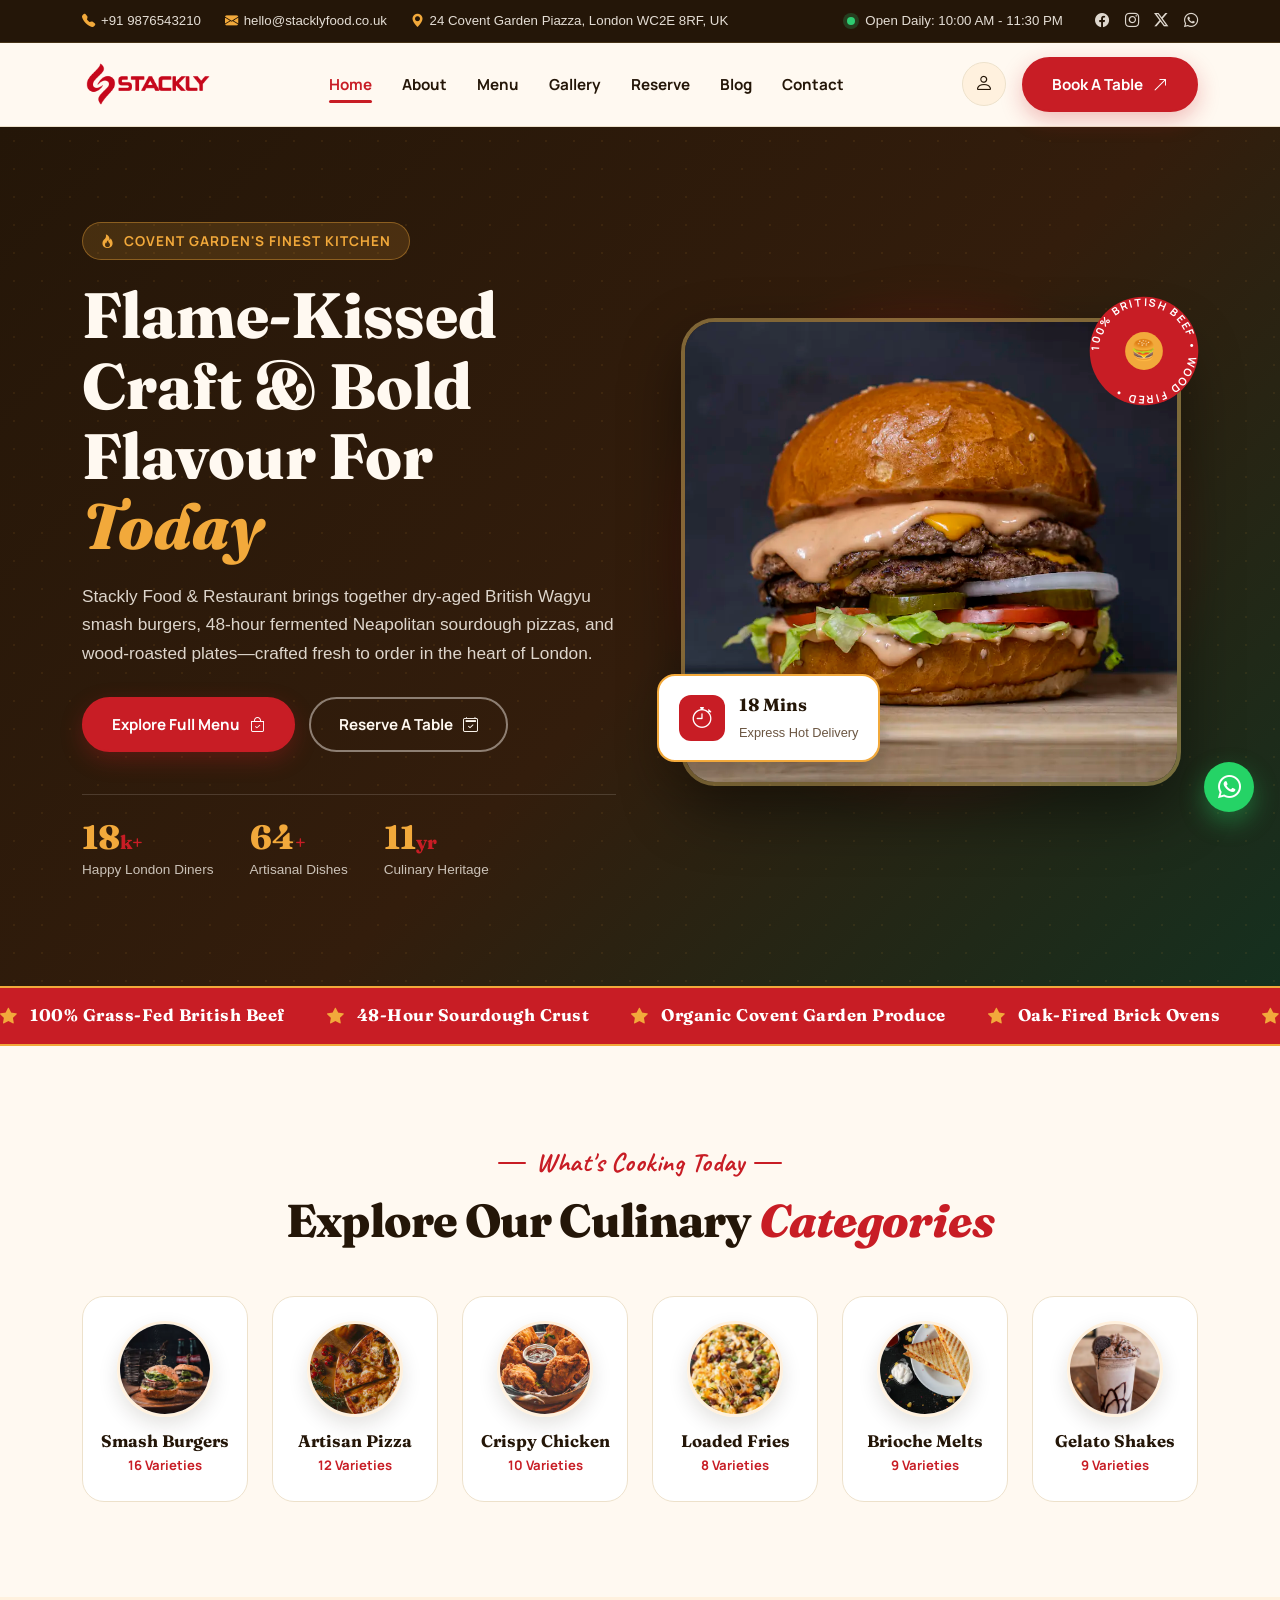
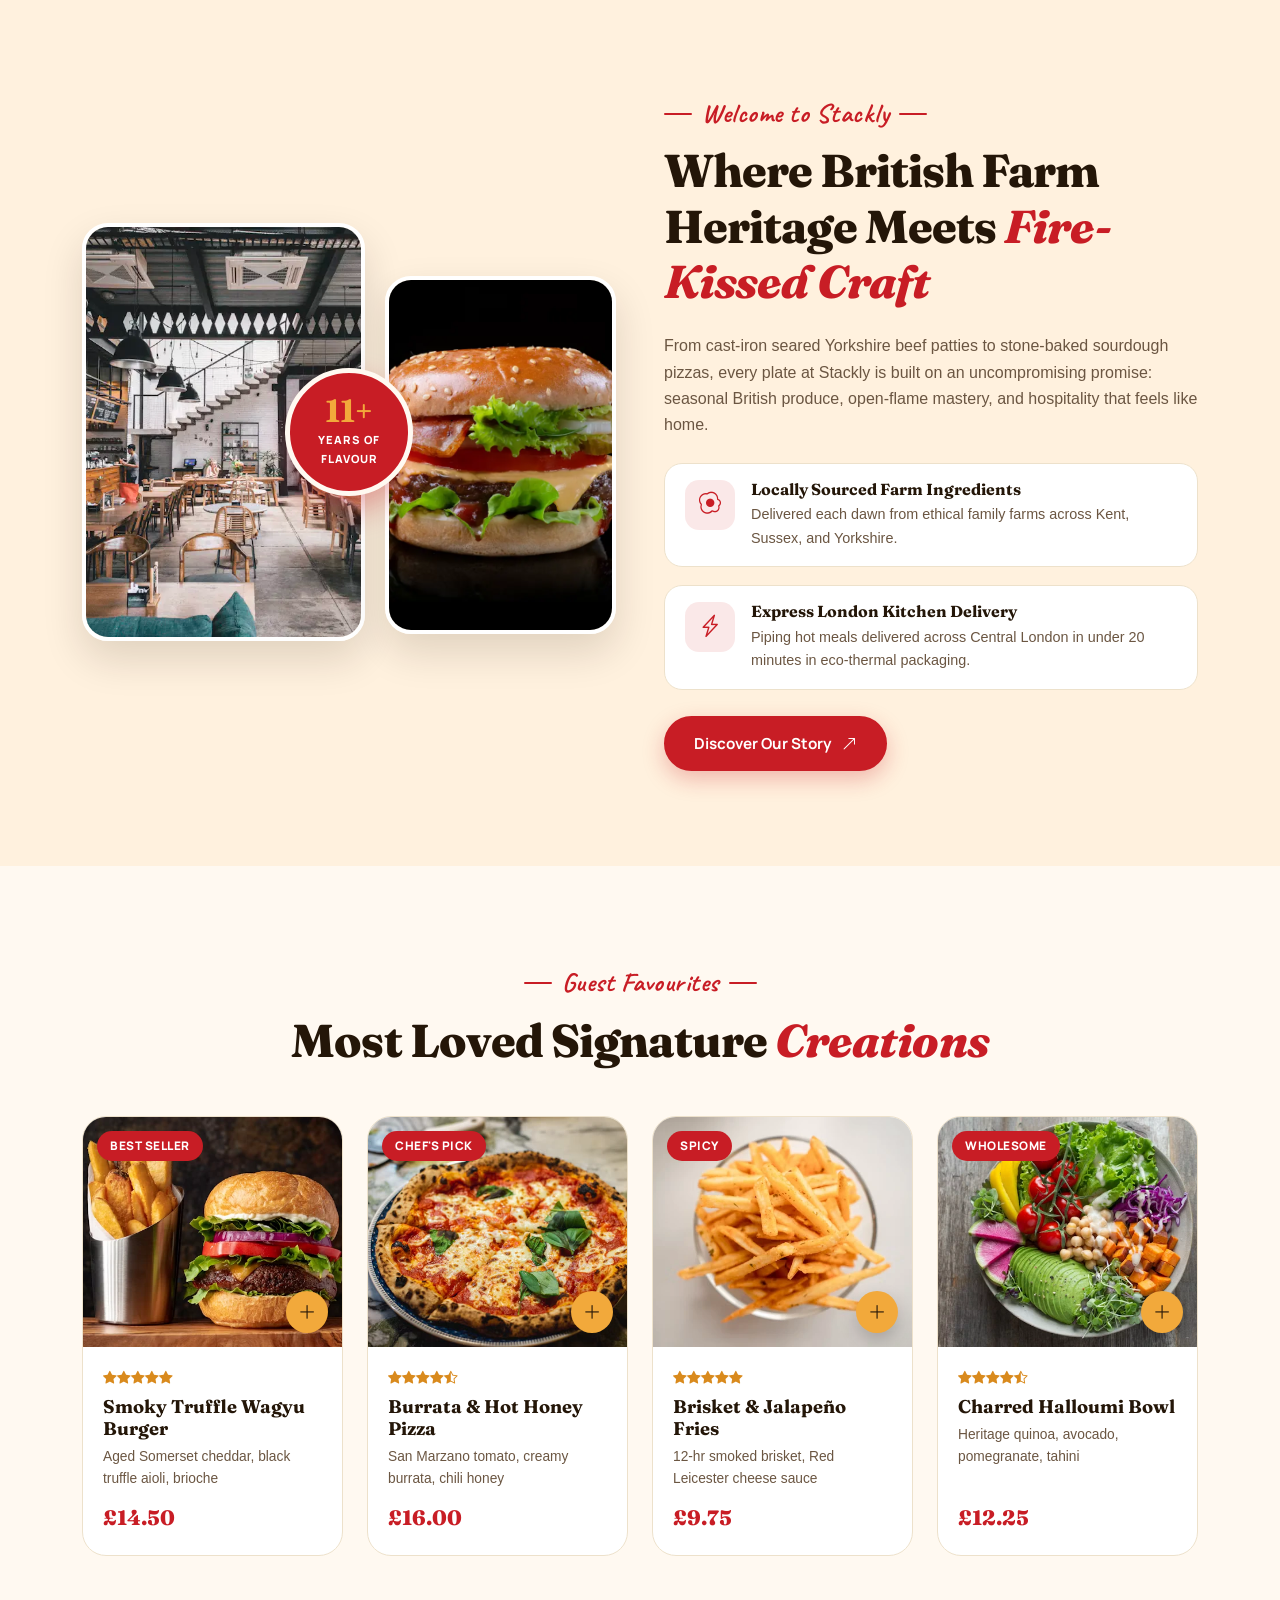
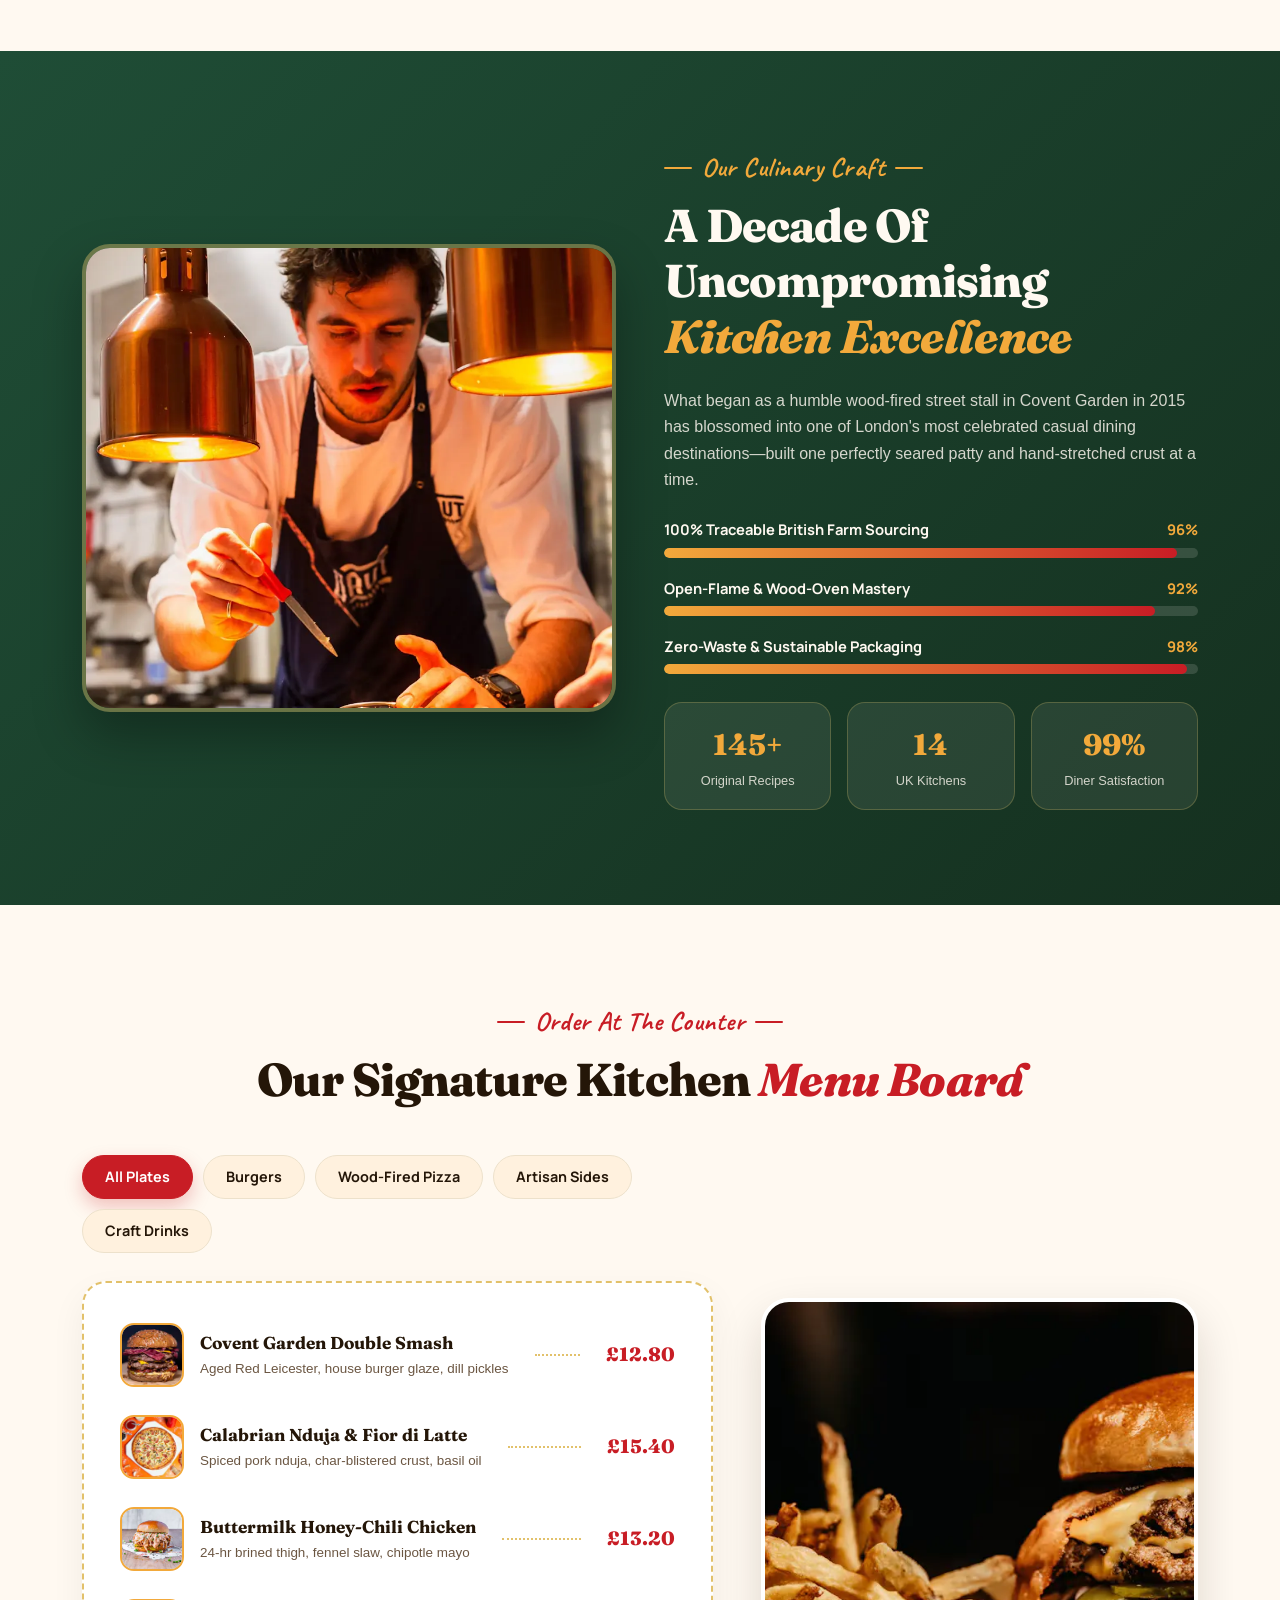
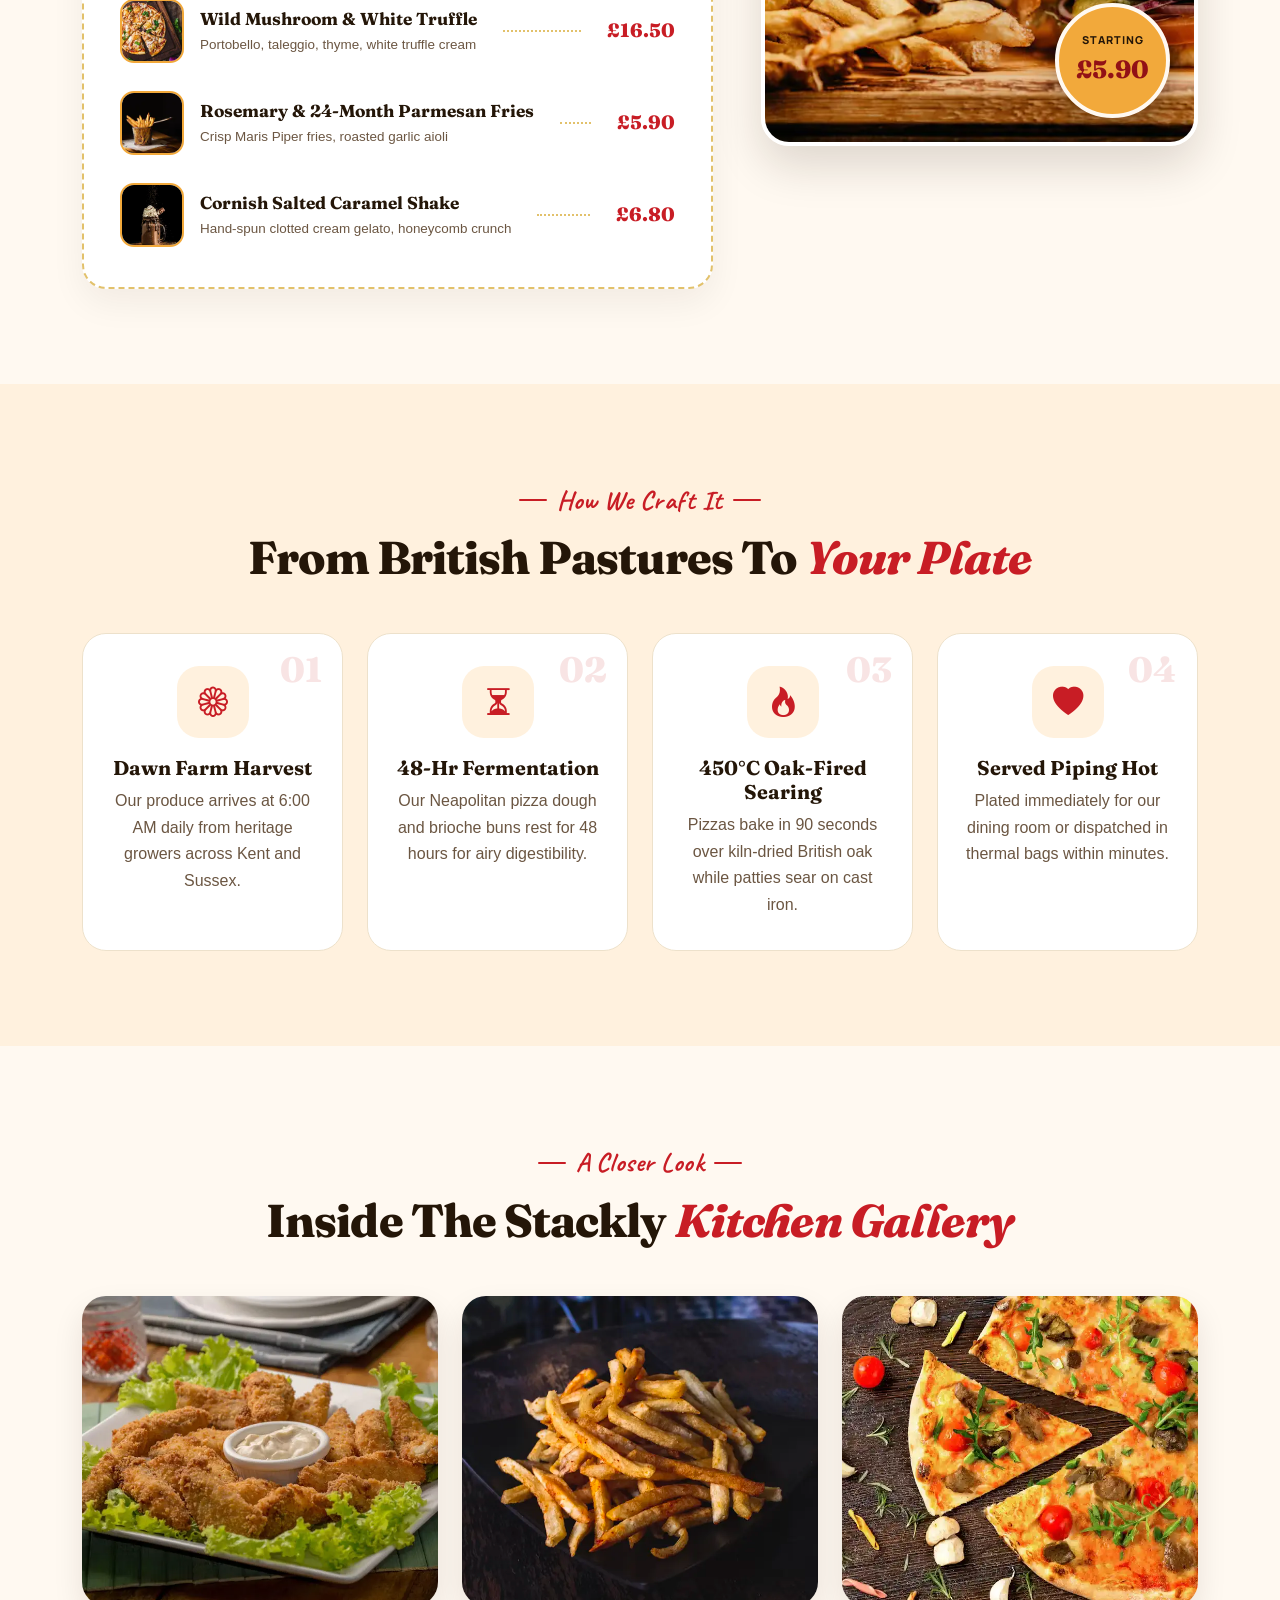
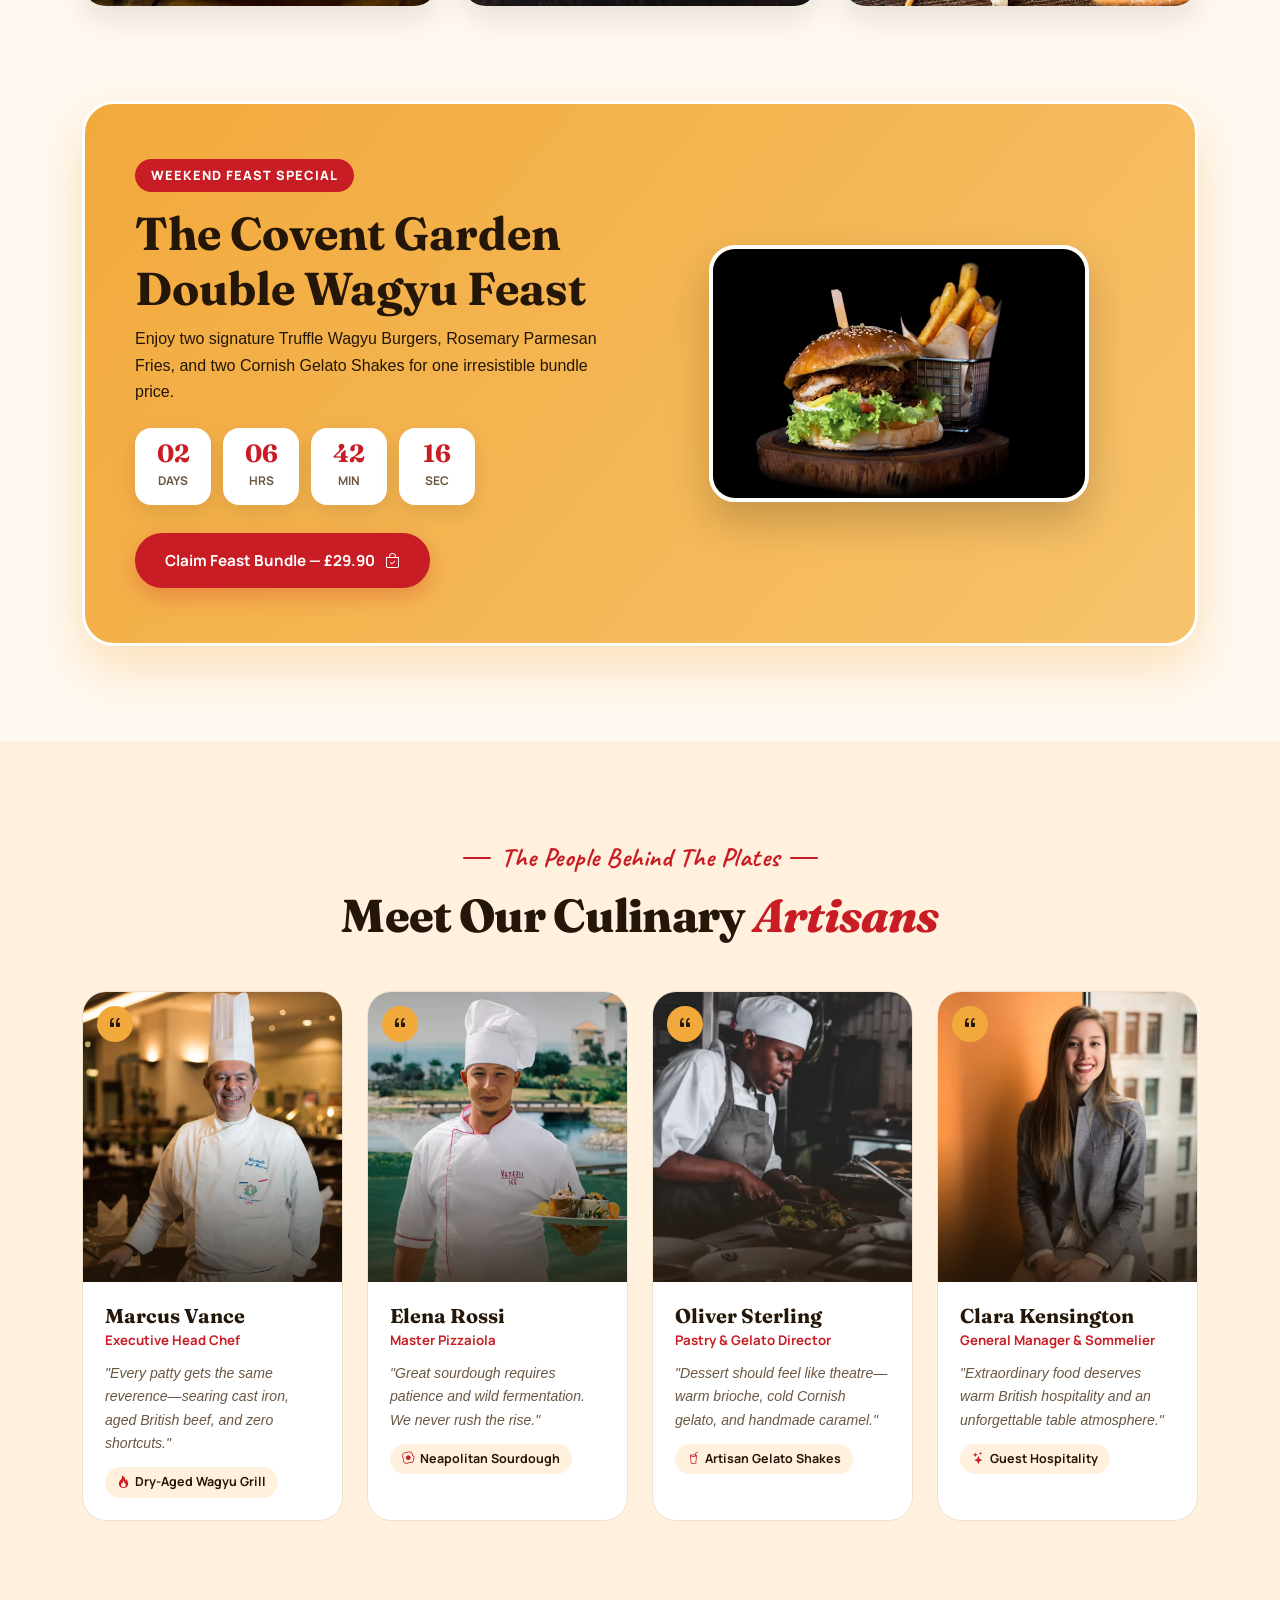
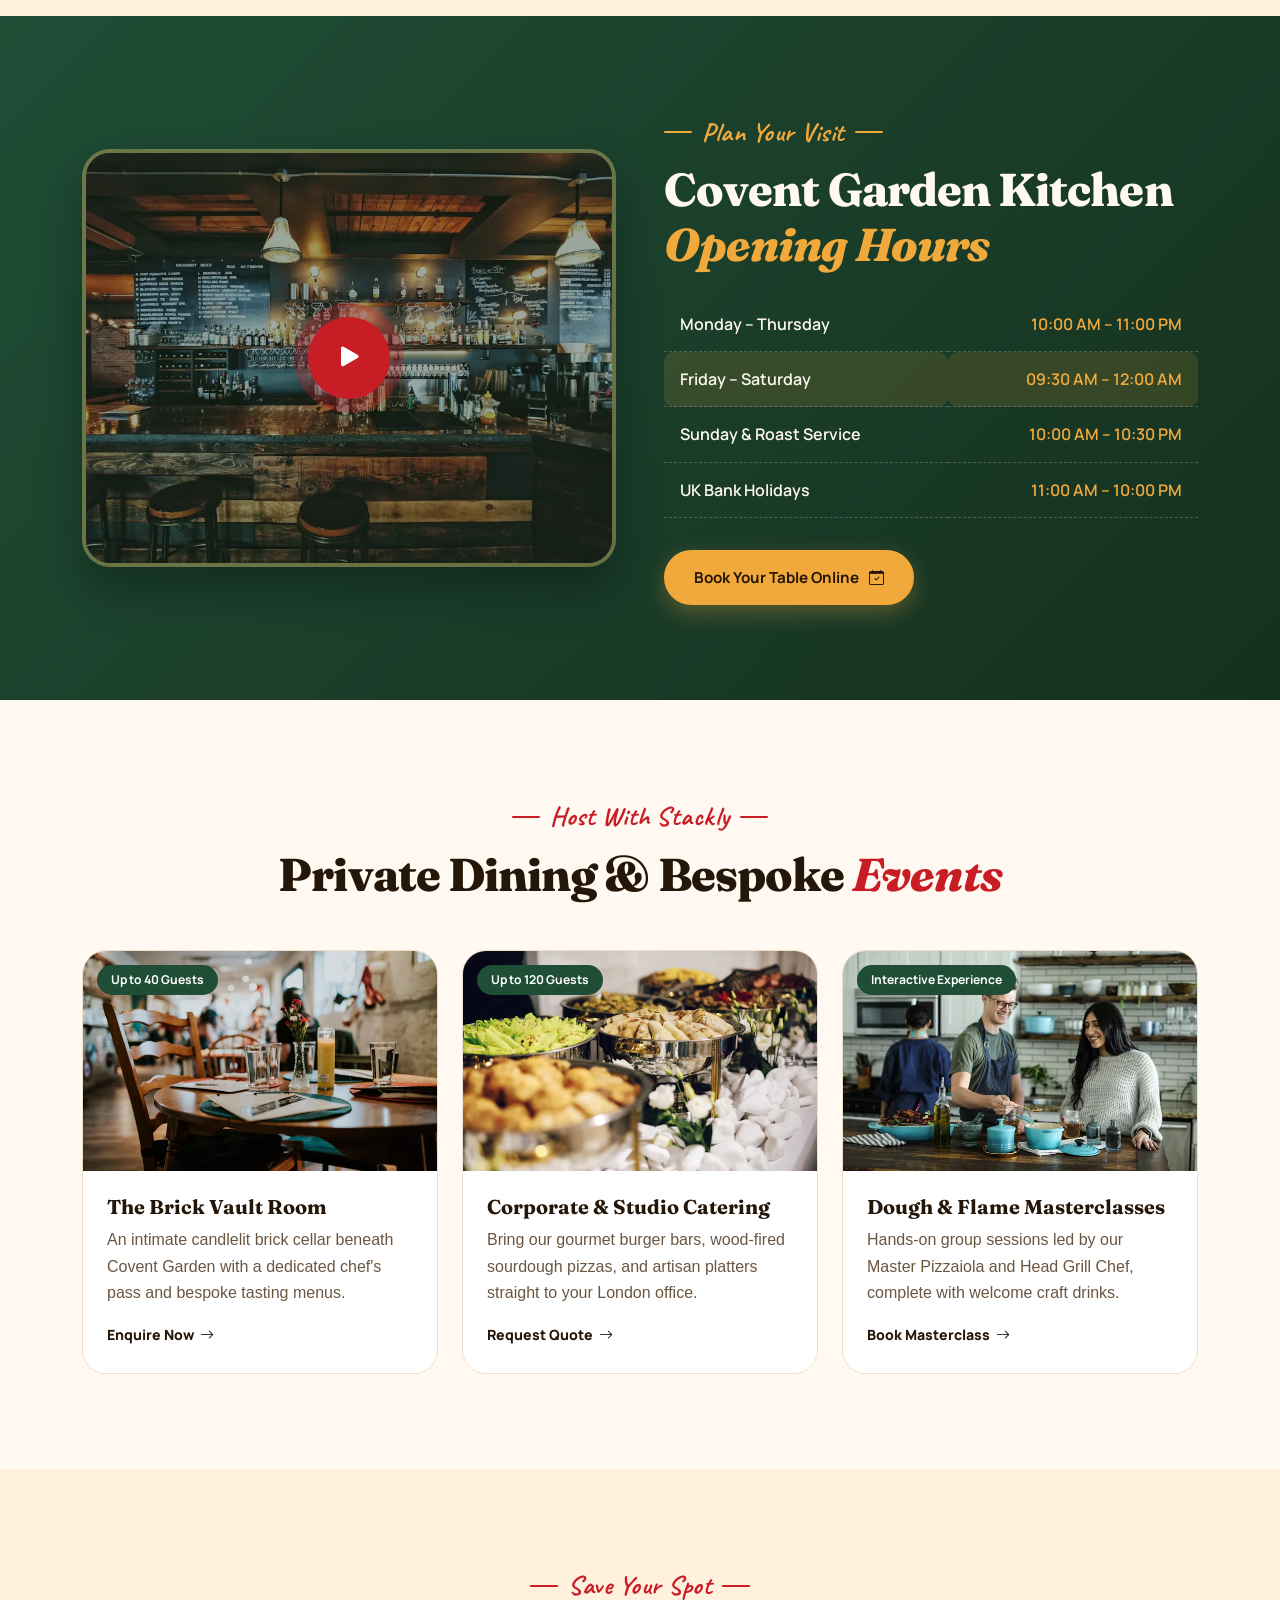
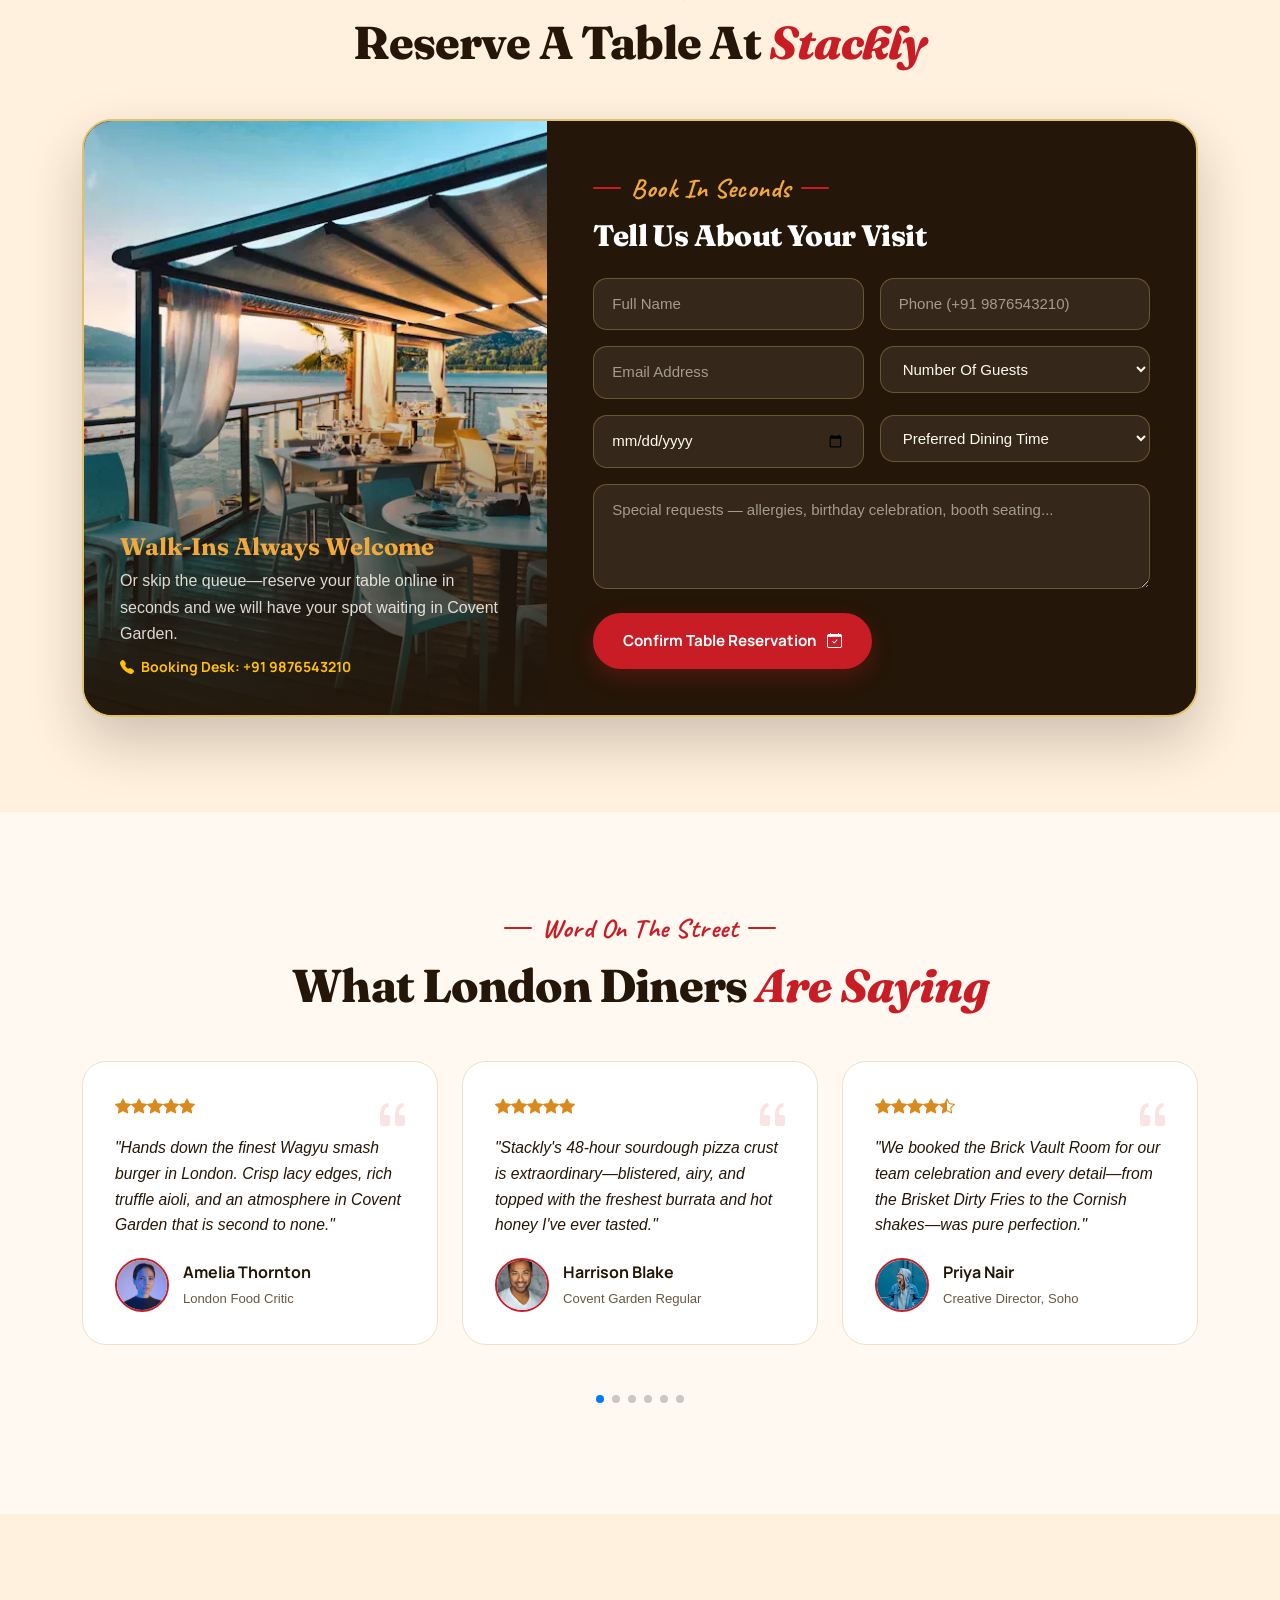
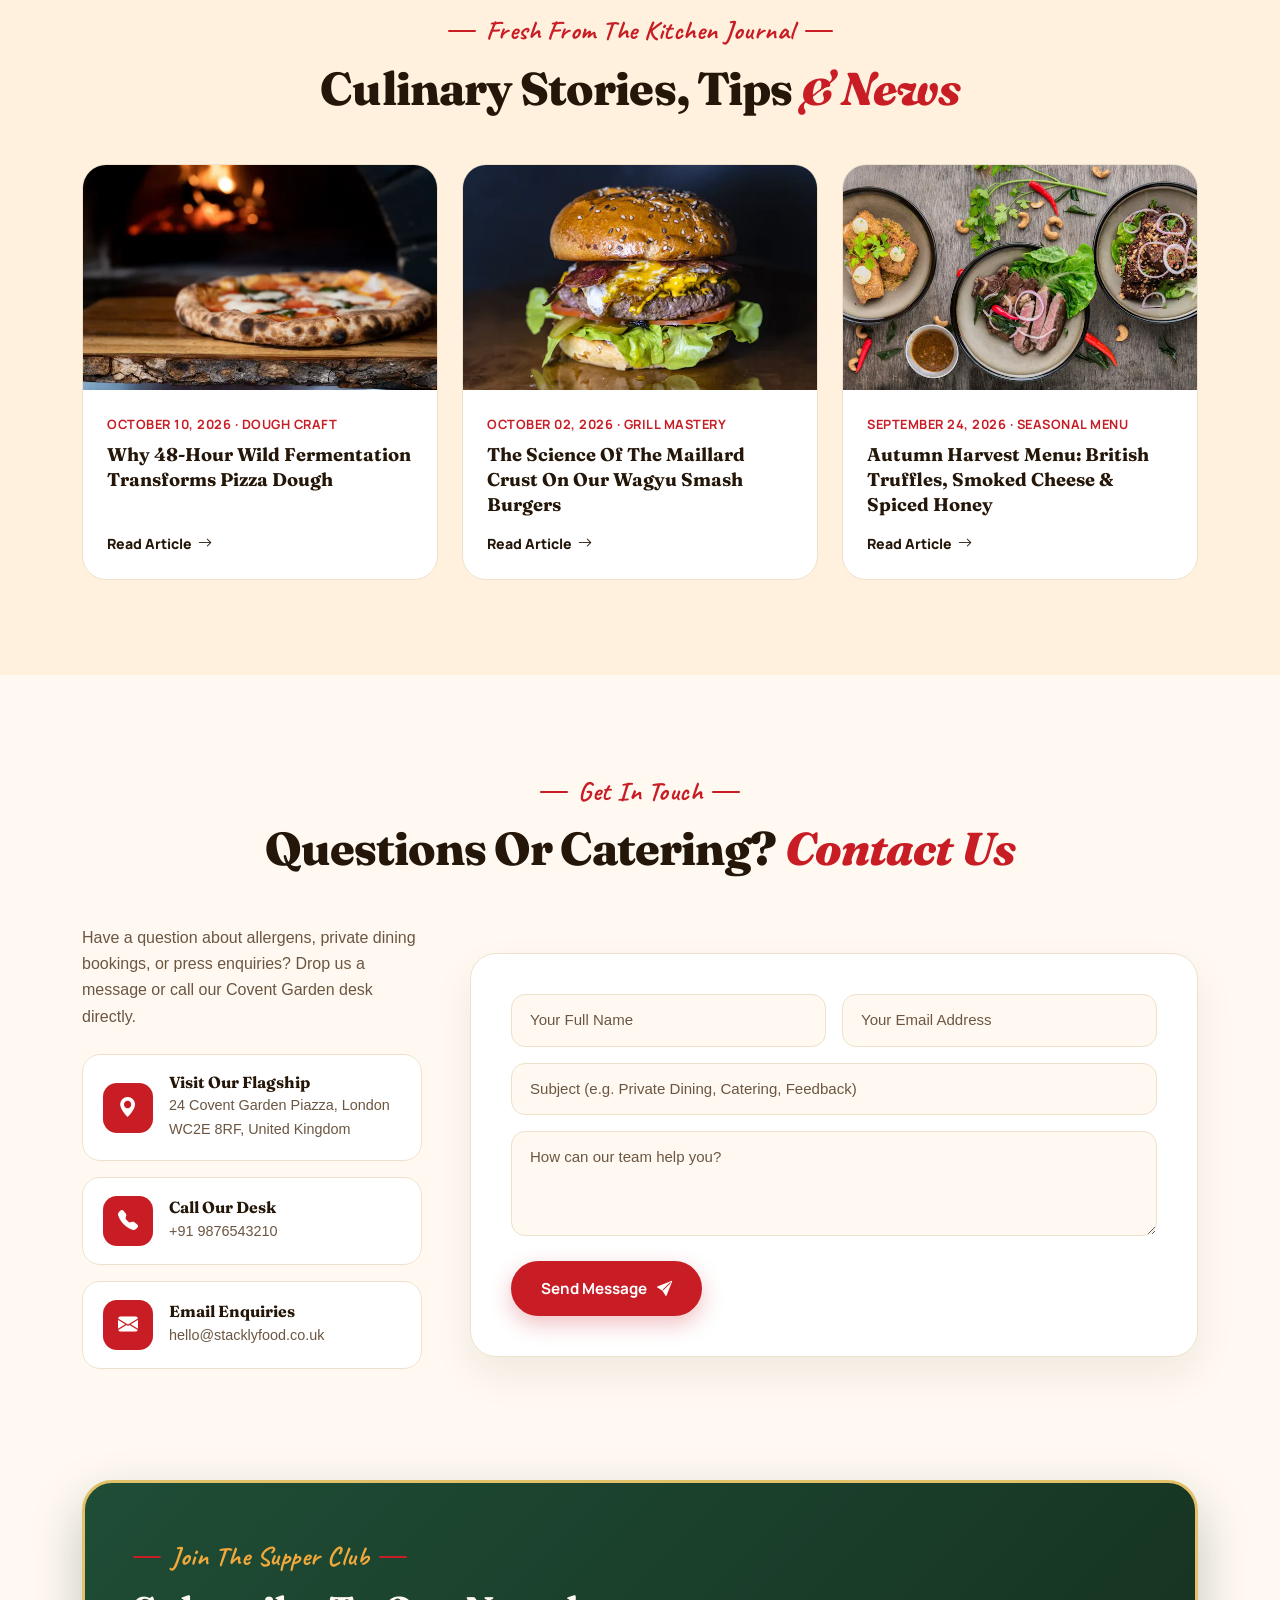
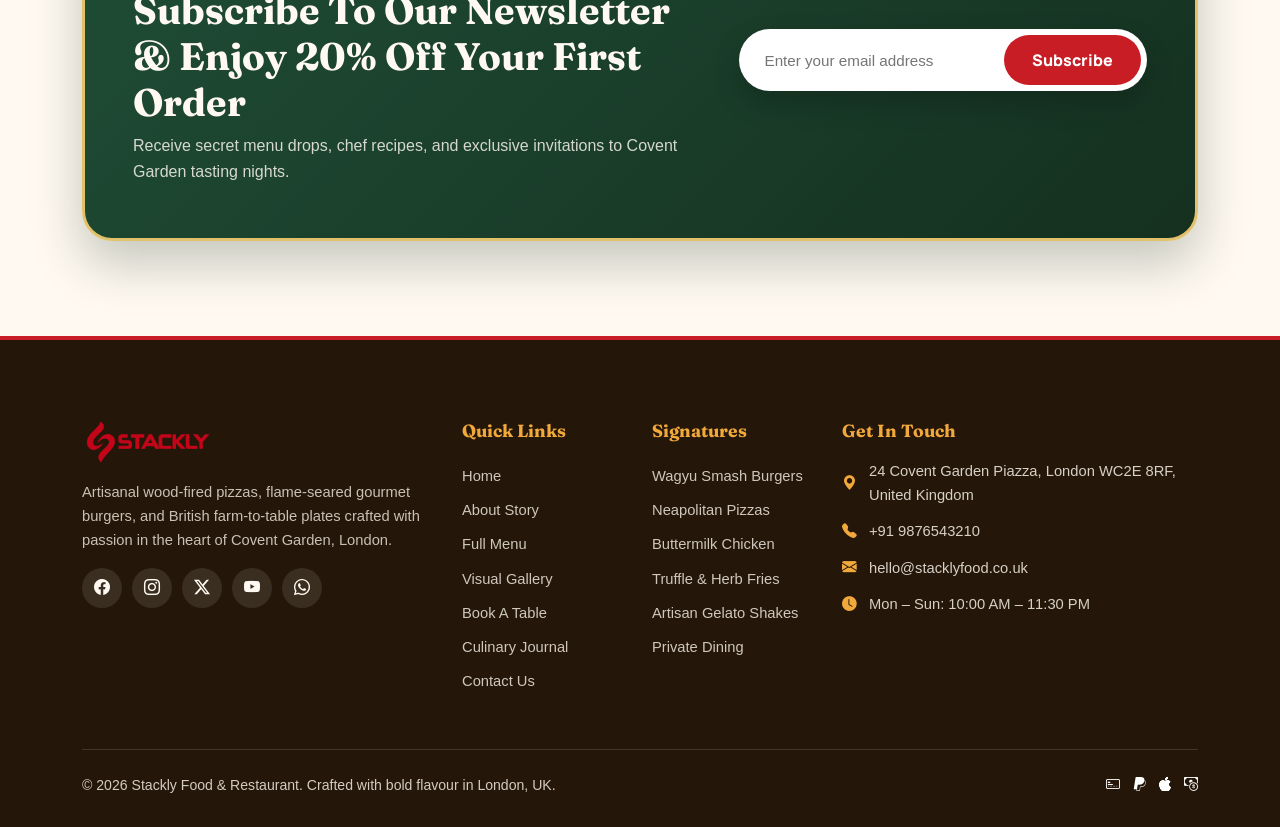
==== commit 413ea6a7: "refactor: changes" ====
--- a/index.html
+++ b/index.html
@@ -1425,6 +1425,81 @@
                 </div>
               </div>
             </div>
+            <div class="swiper-slide">
+              <div class="testi-card">
+                <i class="bi bi-quote quote-ico"></i>
+                <div class="stars">
+                  <i class="bi bi-star-fill"></i><i class="bi bi-star-fill"></i
+                  ><i class="bi bi-star-fill"></i><i class="bi bi-star-fill"></i
+                  ><i class="bi bi-star-fill"></i>
+                </div>
+                <p>
+                  "The Buttermilk Honey-Chili Chicken burger is an absolute
+                  revelation. Crispy, juicy, and balanced with just the right
+                  kick—delivered piping hot to our studio in 15 minutes."
+                </p>
+                <div class="testi-person">
+                  <img
+                    src="./assets/images/home/home-testimonials-img-1.webp"
+                    alt="Charlotte Davies"
+                  />
+                  <div>
+                    <strong>Charlotte Davies</strong
+                    ><span>Architect, Fitzrovia</span>
+                  </div>
+                </div>
+              </div>
+            </div>
+            <div class="swiper-slide">
+              <div class="testi-card">
+                <i class="bi bi-quote quote-ico"></i>
+                <div class="stars">
+                  <i class="bi bi-star-fill"></i><i class="bi bi-star-fill"></i
+                  ><i class="bi bi-star-fill"></i><i class="bi bi-star-fill"></i
+                  ><i class="bi bi-star-fill"></i>
+                </div>
+                <p>
+                  "From the warm British hospitality to the oak-fired Calabrian
+                  Nduja pizza, Stackly has become our go-to Friday night dining
+                  spot in the West End."
+                </p>
+                <div class="testi-person">
+                  <img
+                    src="./assets/images/home/home-testimonials-img-2.webp"
+                    alt="Liam O'Connor"
+                  />
+                  <div>
+                    <strong>Liam O'Connor</strong
+                    ><span>West End Theatre Producer</span>
+                  </div>
+                </div>
+              </div>
+            </div>
+            <div class="swiper-slide">
+              <div class="testi-card">
+                <i class="bi bi-quote quote-ico"></i>
+                <div class="stars">
+                  <i class="bi bi-star-fill"></i><i class="bi bi-star-fill"></i
+                  ><i class="bi bi-star-fill"></i><i class="bi bi-star-fill"></i
+                  ><i class="bi bi-star-fill"></i>
+                </div>
+                <p>
+                  "Every ingredient tastes remarkably fresh. Knowing their beef
+                  and produce come straight from heritage British farms makes
+                  every bite even more rewarding."
+                </p>
+                <div class="testi-person">
+                  <img
+                    src="./assets/images/home/home-testimonials-img-3.webp"
+                    alt="Sophia Sterling"
+                  />
+                  <div>
+                    <strong>Sophia Sterling</strong
+                    ><span>Culinary Editor, Kensington</span>
+                  </div>
+                </div>
+              </div>
+            </div>
           </div>
           <div class="swiper-pagination"></div>
         </div>
